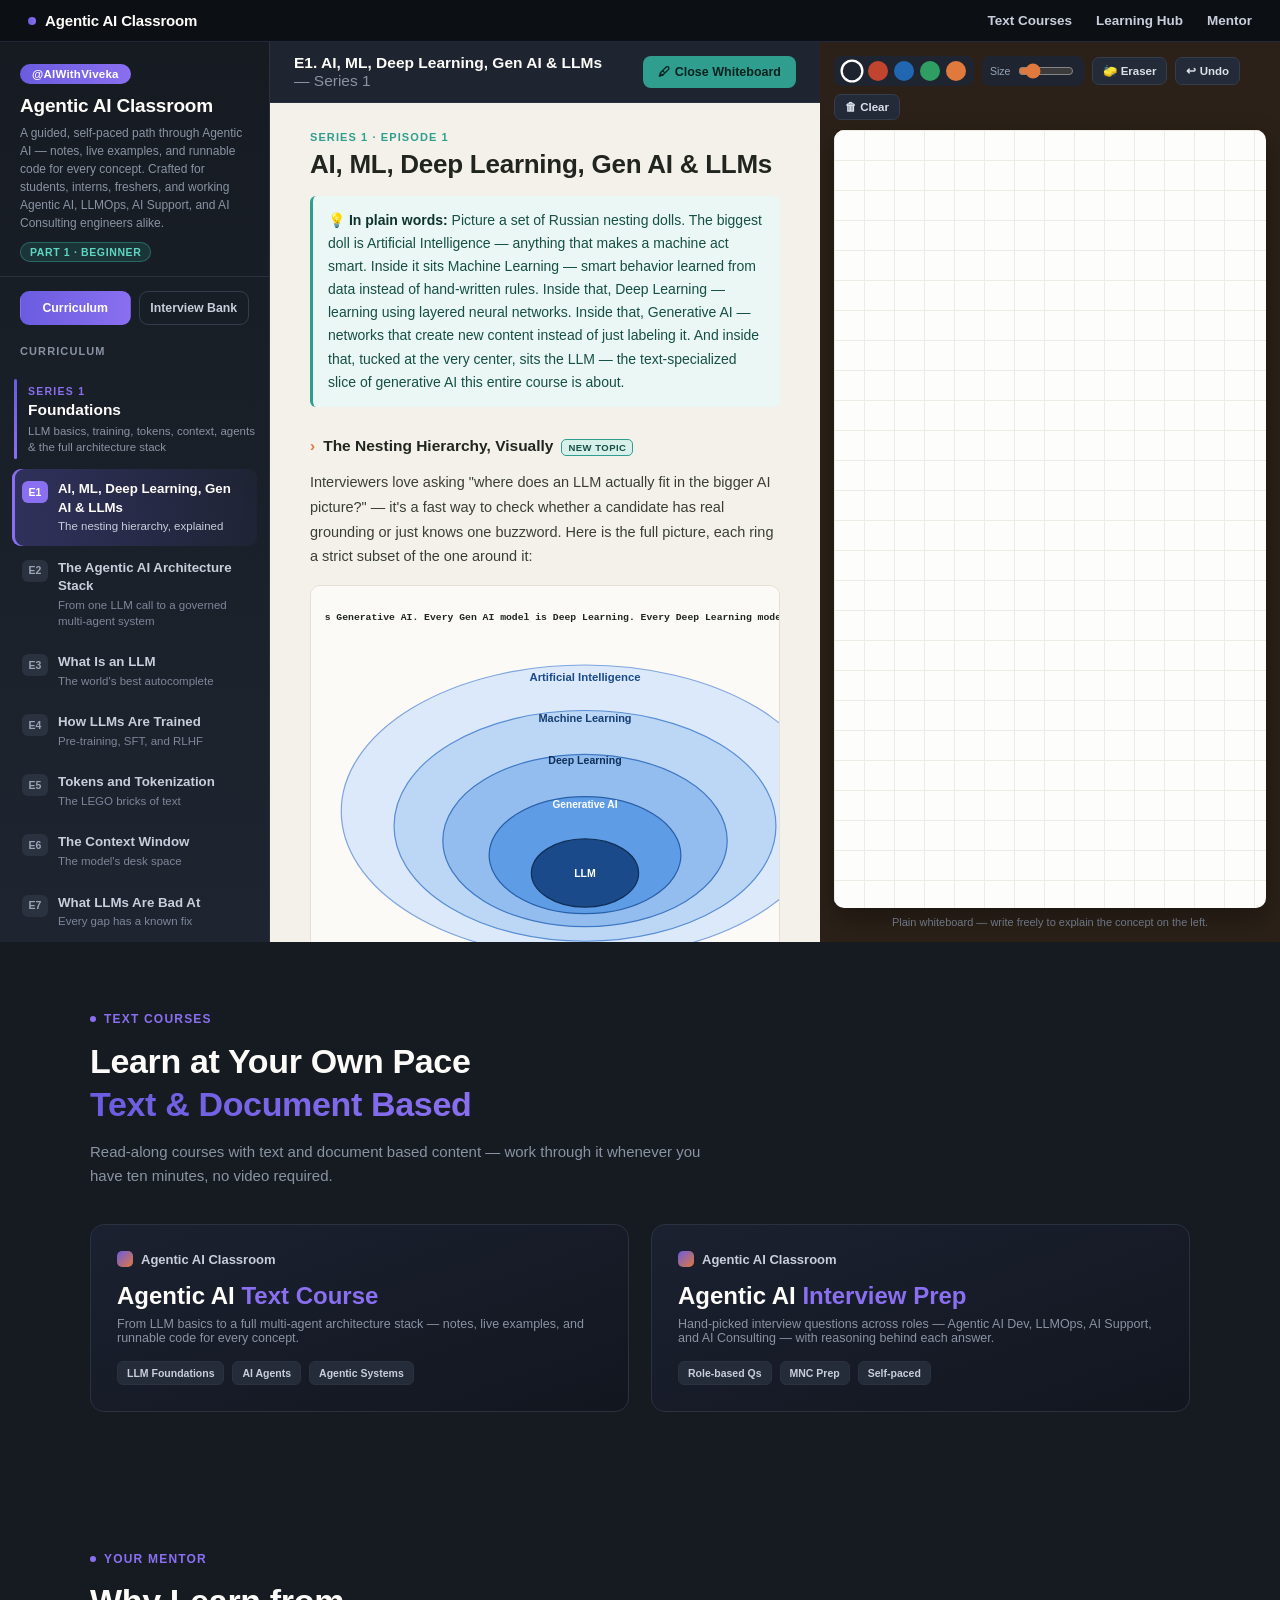
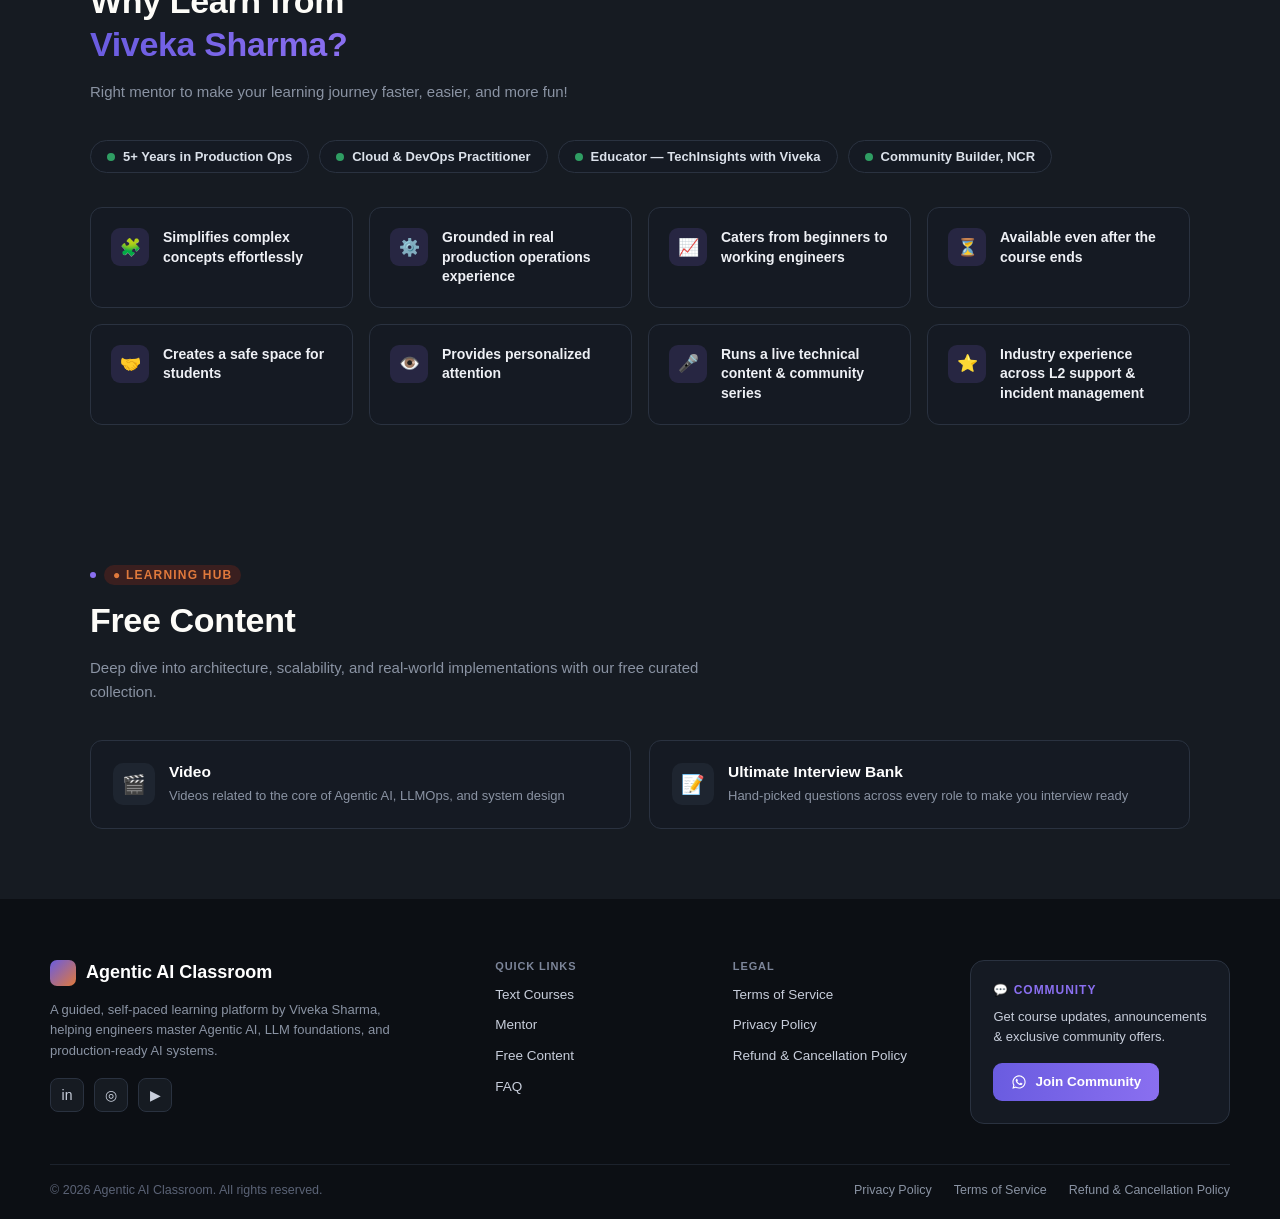
==== index.html @ 8ed8110b "Add files via upload" ====
<!DOCTYPE html>
<html lang="en">
<head>
<meta charset="UTF-8">
<meta name="viewport" content="width=device-width, initial-scale=1.0">
<title>Agentic AI Classroom</title>
<style>
  :root{
    --ink:#1c2430;
    --board:#fdfdfb;
    --board-line:#ececE4;
    --frame:#2b2118;
    --frame-light:#4a3826;
    --side-bg:#161b22;
    --side-bg2:#1e2530;
    --accent:#e0793c;
    --teal:#2f9e8f;
    --text-dim:#8a93a3;
    --white:#fdfcf8;
    --main-bg:#f4f1ea;
    --card-bg:#ffffff;
    --card-line:#e5e0d3;
  }
  *{box-sizing:border-box;}
  html,body{
    margin:0; padding:0; height:100%;
    font-family:-apple-system,BlinkMacSystemFont,"Segoe UI",Roboto,Helvetica,Arial,sans-serif;
    background:var(--side-bg);
  }
  .app{ display:flex; height:100vh; width:100vw; flex-shrink:0; }

  /* ===== SIDEBAR ===== */
  .sidebar{
    width:270px; min-width:270px;
    background:linear-gradient(180deg,var(--side-bg) 0%, var(--side-bg2) 100%);
    color:var(--white);
    display:flex; flex-direction:column;
    overflow-y:auto;
    border-right:1px solid #2a3240;
  }
  .brand{ padding:22px 20px 14px 20px; border-bottom:1px solid #2a3240; }
  .handle-badge{
    display:inline-block; padding:4px 12px; margin-bottom:10px;
    background:linear-gradient(90deg,#6a5ce0,#8a6ff0); color:#fff;
    font-size:11.5px; font-weight:800; letter-spacing:.02em; border-radius:20px;
  }
  .brand-title{ font-size:19px; font-weight:800; letter-spacing:-0.01em; line-height:1.25; }
  .brand-sub{ font-size:12px; color:var(--text-dim); margin-top:6px; line-height:1.5; }
  .level-tag{
    display:inline-block; margin-top:10px; padding:3px 9px;
    background:rgba(47,158,143,0.18); border:1px solid rgba(47,158,143,0.5);
    color:#5fd6c4; font-size:10.5px; font-weight:700; letter-spacing:.06em;
    border-radius:20px; text-transform:uppercase;
  }
  .curriculum-label{
    padding:16px 20px 4px 20px; font-size:11px; font-weight:800; letter-spacing:.1em;
    color:var(--text-dim); text-transform:uppercase;
  }
  .part-block{ padding:10px 12px 8px 12px; }
  .series-block{
    position:relative; padding:8px 0 10px 14px; margin:6px 2px 4px 2px;
  }
  .series-block::before{
    content:""; position:absolute; left:0; top:2px; bottom:6px; width:3px;
    border-radius:3px; background:linear-gradient(180deg,#6a5ce0,#8a6ff0);
  }
  .part-block.locked .series-block::before{ background:#2a3240; }
  .series-eyebrow{ font-size:10.5px; letter-spacing:.12em; text-transform:uppercase; color:#8a6ff0; font-weight:800; margin-bottom:3px; }
  .part-block.locked .series-eyebrow{ color:var(--text-dim); }
  .series-title{ font-size:15.5px; font-weight:800; color:var(--white); line-height:1.3; }
  .series-sub{ font-size:11.5px; color:var(--text-dim); margin-top:3px; line-height:1.4; }
  .topic-btn{
    display:flex; align-items:flex-start; gap:10px; width:100%; text-align:left;
    background:transparent; border:none; color:#c8cedb; padding:11px 10px; border-radius:9px;
    cursor:pointer; font-size:13.3px; line-height:1.4; margin-bottom:2px;
    transition:background .15s ease, color .15s ease;
  }
  .topic-btn:hover{ background:#242c3a; color:var(--white); }
  .topic-btn.active{
    background:linear-gradient(90deg, rgba(106,92,224,0.28), rgba(106,92,224,0.06));
    color:var(--white); box-shadow:inset 3px 0 0 #8a6ff0;
  }
  .topic-num{
    flex:0 0 auto; min-width:26px; height:22px; padding:0 6px; border-radius:6px; background:#2a3240; color:#9aa4b5;
    font-size:10.5px; font-weight:800; display:flex;align-items:center;justify-content:center; margin-top:1px;
  }
  .topic-btn.active .topic-num{ background:#8a6ff0; color:#fff; }
  .topic-btn-body{ display:flex; flex-direction:column; gap:2px; }
  .topic-btn-title{ font-weight:700; }
  .topic-btn-sub{ font-size:11.5px; color:#7d869a; font-weight:500; line-height:1.35; }
  .topic-btn.active .topic-btn-sub{ color:#c8cedb; }
  .part-block.locked .topic-btn{ opacity:.4; cursor:not-allowed; }
  .sidebar-footer{ margin-top:auto; padding:14px 20px 18px 20px; font-size:11px; color:#5b6376; border-top:1px solid #2a3240; line-height:1.6; }

  /* ===== TOP BAR ===== */
  .center-col{ flex:1; display:flex; flex-direction:column; min-width:0; }
  .topbar{
    display:flex; align-items:center; gap:14px; padding:12px 24px;
    background:var(--side-bg2); border-bottom:1px solid #2a3240;
  }
  .topbar-title{ color:var(--white); font-weight:700; font-size:15.5px; }
  .topbar-title .muted{ color:var(--text-dim); font-weight:500; }
  .spacer{ flex:1; }
  .wb-toggle{
    background:var(--teal); color:#06231e; border:none; font-weight:700; font-size:12.5px;
    padding:9px 15px; border-radius:8px; cursor:pointer; white-space:nowrap;
    display:flex; align-items:center; gap:6px;
  }
  .wb-toggle:hover{ filter:brightness(1.06); }

  /* ===== MAIN CONTENT (notes + interactive + code) ===== */
  .content{
    flex:1; overflow-y:auto; background:var(--main-bg);
    padding:28px 40px 60px 40px;
  }
  .content-inner{ max-width:820px; margin:0 auto; }
  .kicker{ font-size:11px; text-transform:uppercase; letter-spacing:.1em; color:var(--teal); font-weight:800; margin-bottom:6px; }
  .content h1{ font-size:26px; margin:0 0 16px 0; color:#20261f; letter-spacing:-0.01em; }
  .notes p{ font-size:14.5px; line-height:1.7; color:#3a3f36; }
  .notes ul{ padding-left:20px; margin:10px 0; }
  .notes li{ font-size:14.5px; line-height:1.65; color:#3a3f36; margin-bottom:7px; }
  .notes code{ background:#eae4d4; color:#8a3f14; padding:1.5px 6px; border-radius:4px; font-size:13px; }
  .notes .key{ color:#1b1f18; font-weight:700; }
  .callout{
    background:#fdf1e7; border-left:3px solid var(--accent); padding:12px 14px; border-radius:6px;
    font-size:13.5px; color:#6b3d16; margin:16px 0; line-height:1.6;
  }
  .plain-box{
    background:#eaf7f4; border-left:3px solid var(--teal); padding:13px 15px; border-radius:6px;
    font-size:14px; color:#164f45; margin:0 0 20px 0; line-height:1.65;
  }
  .plain-box b{ color:#0d332c; }
  .mini-diagram{
    background:#20261f; color:#dbe1ea; font-family:Menlo,Consolas,monospace; font-size:12px;
    padding:12px 14px; border-radius:8px; overflow-x:auto; margin:12px 0; line-height:1.6;
  }
  .figure{ margin:16px 0; }
  .figure .figure-frame{ background:#fbfaf6; border:1px solid var(--card-line); border-radius:10px; padding:14px; overflow-x:auto; }
  .figure svg{ display:block; width:100%; height:auto; min-width:520px; }
  .figure figcaption{ font-size:11.5px; color:#8a8570; margin-top:7px; font-style:italic; line-height:1.5; }
  .kv-list{ width:100%; border-collapse:collapse; margin:12px 0; }
  .kv-list td{ font-size:13px; padding:7px 8px; border-bottom:1px solid var(--card-line); vertical-align:top; color:#3a3f36; }
  .kv-list td:first-child{ font-weight:700; color:#20261f; white-space:nowrap; padding-right:14px; }

  .section-label{
    display:flex; align-items:center; gap:8px; margin:30px 0 14px 0;
    font-size:12px; text-transform:uppercase; letter-spacing:.08em; font-weight:800; color:#7a7562;
  }
  .section-label::after{ content:""; flex:1; height:1px; background:var(--card-line); }

  /* subtopics */
  h4.subtopic{
    font-size:15.5px; color:#20261f; margin:26px 0 8px 0; padding-top:4px; scroll-margin-top:20px;
    display:flex; align-items:baseline; gap:8px;
  }
  h4.subtopic::before{ content:"›"; color:var(--accent); font-weight:800; }
  h4.subtopic .new-tag{
    font-size:9.5px; text-transform:uppercase; letter-spacing:.05em; font-weight:800; color:#164f45;
    background:#d7f0ea; border:1px solid #2f9e8f; padding:2px 6px; border-radius:5px; vertical-align:middle;
  }
  .vec-row{ display:flex; gap:10px; flex-wrap:wrap; align-items:flex-end; }
  .vec-box{
    background:#fbfaf6; border:1px solid var(--card-line); border-radius:8px; padding:10px 12px; flex:1; min-width:200px;
  }
  .vec-box label{ font-size:11.5px; color:#7a7562; font-weight:700; display:block; margin-bottom:5px; }

  .card{
    background:var(--card-bg); border:1px solid var(--card-line); border-radius:12px;
    padding:20px 22px; margin-bottom:16px; box-shadow:0 1px 3px rgba(0,0,0,0.03);
  }
  .card h3{ margin:0 0 4px 0; font-size:15px; color:#20261f; }
  .card .hint{ font-size:12.5px; color:#8a8570; margin-bottom:14px; }

  /* widget bits */
  .row{ display:flex; gap:10px; flex-wrap:wrap; align-items:center; }
  input[type="text"], textarea.wb-input{
    font-family:inherit; font-size:13.5px; padding:9px 11px; border-radius:8px;
    border:1px solid #d8d2bf; background:#fbfaf6; color:#20261f; width:100%;
  }
  button.action{
    background:#20261f; color:#fdfcf8; border:none; padding:9px 16px; border-radius:8px;
    font-size:13px; font-weight:700; cursor:pointer; white-space:nowrap;
  }
  button.action.alt{ background:var(--accent); color:#221207; }
  button.action:hover{ filter:brightness(1.15); }

  .bar-row{ display:flex; align-items:center; gap:10px; margin:8px 0; }
  .bar-label{ width:110px; font-size:12.5px; color:#4a4638; font-weight:600; flex-shrink:0; }
  .bar-track{ flex:1; height:16px; background:#eee9da; border-radius:8px; overflow:hidden; }
  .bar-fill{ height:100%; border-radius:8px; transition:width .25s ease; }
  .bar-pct{ width:44px; font-size:12px; color:#7a7562; text-align:right; flex-shrink:0; }

  .token-chip{
    display:inline-block; padding:5px 9px; margin:3px; border-radius:6px;
    background:#fdf1e7; border:1px solid #e0793c; color:#8a3f14; font-size:12.5px; font-family:Menlo,monospace;
  }
  .flip-card{
    background:#fbfaf5; border:1px solid var(--card-line); border-radius:10px; padding:14px 16px;
    cursor:pointer; margin-bottom:10px; transition:background .15s ease;
  }
  .flip-card:hover{ background:#f4efe0; }
  .flip-card .fc-title{ font-weight:700; font-size:13.5px; color:#20261f; display:flex; justify-content:space-between; align-items:center;}
  .flip-card .fc-detail{ font-size:12.8px; color:#6b6250; margin-top:8px; display:none; line-height:1.55; }
  .flip-card.open .fc-detail{ display:block; }
  .flip-card .fc-arrow{ transition:transform .15s ease; color:#a89f88; }
  .flip-card.open .fc-arrow{ transform:rotate(90deg); }

  /* ===== SIDEBAR NAV TABS (Curriculum / Interview Bank) ===== */
  .nav-toggle{ display:flex; gap:8px; padding:14px 20px 4px 20px; }
  .nav-tab{
    flex:1; padding:9px 8px; border-radius:9px; border:1px solid #333d4d; background:transparent;
    color:#c8cedb; font-size:12.3px; font-weight:700; cursor:pointer; text-align:center;
    transition:background .15s ease, border-color .15s ease;
  }
  .nav-tab:hover{ background:#242c3a; }
  .nav-tab.active{
    background:linear-gradient(90deg,#6a5ce0,#8a6ff0); color:#fff; border-color:transparent;
  }
  .bank-cat-btn{
    display:flex; justify-content:space-between; align-items:center; width:100%; text-align:left;
    background:transparent; border:none; color:#c8cedb; padding:10px 12px; border-radius:8px;
    cursor:pointer; font-size:12.8px; font-weight:600; margin-bottom:2px; gap:8px;
  }
  .bank-cat-btn:hover{ background:#242c3a; color:var(--white); }
  .bank-cat-btn.active{
    background:linear-gradient(90deg, rgba(106,92,224,0.28), rgba(106,92,224,0.06));
    color:var(--white); box-shadow:inset 3px 0 0 #8a6ff0; font-weight:700;
  }
  .bank-cat-count{
    flex:0 0 auto; background:#2a3240; color:#9aa4b5; font-size:10px; font-weight:800;
    padding:2px 8px; border-radius:20px;
  }
  .bank-cat-btn.active .bank-cat-count{ background:#8a6ff0; color:#fff; }

  /* ===== INTERVIEW BANK (main content) ===== */
  .ib-header-row{ display:flex; align-items:flex-start; gap:14px; margin-bottom:18px; }
  .ib-num-badge{
    flex:0 0 auto; background:linear-gradient(135deg,#6a5ce0,#8a6ff0); color:#fff; font-weight:800;
    font-size:19px; width:50px; height:50px; border-radius:13px; display:flex; align-items:center;
    justify-content:center;
  }
  .ib-header-text h1{ margin:0 0 3px 0; }
  .ib-subtitle{ font-size:13px; color:#7a7562; margin:0; line-height:1.5; }
  .ib-toolbar{ display:flex; align-items:center; gap:10px; margin:20px 0 22px 0; flex-wrap:wrap; }
  .ib-search{
    flex:1; min-width:200px; font-size:13.5px; padding:10px 14px; border-radius:9px;
    border:1px solid #d8d2bf; background:#fff; color:#20261f;
  }
  .ib-shown{ font-size:12px; color:#8a8570; white-space:nowrap; }
  .ib-btn{
    background:#fff; border:1px solid #d8d2bf; color:#20261f; font-size:12.3px; font-weight:700;
    padding:9px 14px; border-radius:9px; cursor:pointer; white-space:nowrap;
  }
  .ib-btn:hover{ background:#f4efe0; }
  .ib-card{
    background:var(--card-bg); border:1px solid var(--card-line); border-radius:12px;
    padding:18px 20px; margin-bottom:14px; box-shadow:0 1px 3px rgba(0,0,0,0.03);
  }
  .ib-card-top{ display:flex; justify-content:space-between; align-items:center; }
  .ib-badge{
    display:inline-block; background:#efe9fb; color:#5a3fb0; font-size:10px; font-weight:800;
    letter-spacing:.04em; text-transform:uppercase; padding:4px 10px; border-radius:20px;
  }
  .ib-num{ font-size:12px; color:#a89f88; font-weight:600; }
  .ib-roles{ margin:9px 0 2px 0; display:flex; flex-wrap:wrap; gap:5px; }
  .ib-question{ font-size:15px; font-weight:700; color:#20261f; margin:9px 0 13px 0; line-height:1.42; }
  .ib-show-btn{
    background:#fff; border:1px solid #6a5ce0; color:#5a3fb0; font-weight:700; font-size:12.3px;
    padding:8px 16px; border-radius:8px; cursor:pointer;
  }
  .ib-show-btn:hover{ background:#efe9fb; }
  .ib-answer{
    display:none; margin-top:14px; padding-top:14px; border-top:1px dashed var(--card-line);
    font-size:13.3px; color:#4a4638; line-height:1.65;
  }
  .ib-answer.show{ display:block; }
  .ib-answer .key{ color:#8a3f14; font-weight:700; }
  .ib-empty{ font-size:13px; color:#8a8570; padding:20px 0; }
  .role-chip{
    font-size:9.5px; font-weight:800; padding:2.5px 8px; border-radius:20px;
    text-transform:uppercase; letter-spacing:.03em; white-space:nowrap;
  }
  .role-chip.rc-agentic{ background:#efe9fb; color:#5a3fb0; border:1px solid #b6a2ef; }
  .role-chip.rc-consultant{ background:#eaf7f4; color:#164f45; border:1px solid #2f9e8f; }
  .role-chip.rc-llmops{ background:#fdf1e7; color:#8a3f14; border:1px solid #e0793c; }
  .role-chip.rc-fde{ background:#e8f0fb; color:#1a4a8a; border:1px solid #7fa4e0; }
  .role-chip.rc-support{ background:#fbeaea; color:#8a2020; border:1px solid #d99a9a; }
  .role-chip.rc-fresher{ background:#fff6e0; color:#8a6a10; border:1px solid #e0c060; }

  .stage-card{
    display:inline-block; width:31%; min-width:190px; vertical-align:top;
    background:#fbfaf5; border:1px solid var(--card-line); border-radius:10px; padding:14px; margin:0 1% 12px 0;
    cursor:pointer;
  }
  .stage-card h4{ margin:0 0 6px 0; font-size:13.5px; color:#20261f; }
  .stage-card p{ font-size:12px; color:#7a7562; margin:0; line-height:1.5; }
  .stage-card .fix{ display:none; font-size:12px; color:#8a3f14; margin-top:8px; line-height:1.5; }
  .stage-card.open .fix{ display:block; }

  /* code playground */
  .code-editor{
    width:100%; min-height:120px; background:#161b22; color:#dbe1ea; font-family:Menlo,Consolas,monospace;
    font-size:12.8px; line-height:1.55; border:none; border-radius:8px; padding:14px; resize:vertical;
  }
  .code-toolbar{ display:flex; justify-content:space-between; align-items:center; margin-top:10px; }
  .code-output{
    margin-top:10px; background:#0d1117; color:#8bd18b; font-family:Menlo,Consolas,monospace; font-size:12.5px;
    padding:12px 14px; border-radius:8px; min-height:20px; white-space:pre-wrap; display:none;
  }
  .code-output.error{ color:#ff9a8b; }
  .code-output.show{ display:block; }

  /* ===== WHITEBOARD PANEL (repositioned here) ===== */
  .wb-panel{
    width:0; overflow:hidden; flex-shrink:0; background:var(--frame);
    display:flex; flex-direction:column; transition:width .22s ease;
  }
  .wb-panel.open{ width:460px; }
  .wb-panel-inner{ width:460px; height:100%; display:flex; flex-direction:column; padding:14px; }
  .wb-toolbar{
    display:flex; align-items:center; gap:8px; flex-wrap:wrap; margin-bottom:10px;
  }
  .swatch{ width:20px;height:20px; border-radius:50%; cursor:pointer; border:2px solid transparent; }
  .swatch.selected{ border-color:#fff; transform:scale(1.15); }
  .mini-group{ display:flex; align-items:center; gap:6px; background:#1e2530; padding:5px 8px; border-radius:8px; }
  .mini-btn{
    background:#232b38; border:1px solid #333d4d; color:#dbe1ea; font-size:11.5px; font-weight:600;
    padding:6px 10px; border-radius:7px; cursor:pointer; white-space:nowrap;
  }
  .mini-btn:hover{ background:#2c3646; }
  .mini-btn.active{ background:var(--accent); color:#221207; border-color:var(--accent); }
  .size-range{ width:56px; accent-color:var(--accent); }
  .board-frame{
    flex:1; border-radius:10px; overflow:hidden; position:relative;
    box-shadow:0 10px 26px rgba(0,0,0,0.35);
  }
  .board{
    position:absolute; inset:0; background:var(--board);
    background-image:linear-gradient(var(--board-line) 1px, transparent 1px), linear-gradient(90deg, var(--board-line) 1px, transparent 1px);
    background-size:30px 30px;
  }
  .board canvas{ position:absolute; top:0; left:0; width:100%; height:100%; touch-action:none; cursor:crosshair; }
  .wb-caption{ color:#7d8798; font-size:11px; margin-top:8px; text-align:center; }

  @media (max-width:1100px){
    .sidebar{ width:220px; min-width:220px; }
    .wb-panel.open{ width:360px; }
    .wb-panel-inner{ width:360px; }
  }

  /* ================= LANDING SECTIONS (below the app) ================= */
  .landing{ background:var(--side-bg); color:var(--white); }
  .landing-section{ padding:70px 40px; max-width:1180px; margin:0 auto; }
  .landing-eyebrow{
    display:flex; align-items:center; gap:8px; font-size:12px; font-weight:800;
    letter-spacing:.1em; text-transform:uppercase; color:#8a6ff0; margin-bottom:14px;
  }
  .landing-eyebrow::before{ content:""; width:6px; height:6px; border-radius:50%; background:#8a6ff0; }
  .landing-h2{ font-size:34px; font-weight:800; line-height:1.25; margin:0 0 14px 0; letter-spacing:-0.01em; }
  .landing-h2 .grad{ background:linear-gradient(90deg,#6a5ce0,#8a6ff0); -webkit-background-clip:text; background-clip:text; color:transparent; }
  .landing-sub{ font-size:15px; color:var(--text-dim); max-width:640px; line-height:1.6; margin-bottom:36px; }

  /* Text courses */
  .course-grid{ display:grid; grid-template-columns:repeat(auto-fit,minmax(280px,1fr)); gap:22px; }
  .course-card{
    border-radius:14px; padding:26px; min-height:180px; position:relative; overflow:hidden;
    border:1px solid #2a3240; background:linear-gradient(160deg,#1b2130,#12161f);
  }
  .course-card .cc-brand{ display:flex; align-items:center; gap:8px; font-size:13px; font-weight:700; color:#c8cedb; margin-bottom:14px; }
  .course-card .cc-brand .dot{ width:16px; height:16px; border-radius:5px; background:linear-gradient(135deg,#6a5ce0,#e0793c); flex:0 0 auto; }
  .course-card h3{ font-size:24px; line-height:1.25; margin:0 0 6px 0; font-weight:800; }
  .course-card h3 .accent{ color:#8a6ff0; }
  .course-card .cc-desc{ font-size:12.5px; color:var(--text-dim); margin-bottom:16px; }
  .cc-tags{ display:flex; flex-wrap:wrap; gap:8px; }
  .cc-tag{
    font-size:10.5px; font-weight:700; color:#c8cedb; background:#242c3a; border:1px solid #2a3240;
    padding:5px 9px; border-radius:6px;
  }

  /* Mentor */
  .mentor-badges{ display:flex; flex-wrap:wrap; gap:10px; margin-bottom:34px; }
  .mentor-badge{
    display:flex; align-items:center; gap:8px; padding:8px 16px; border-radius:20px;
    background:#151a23; border:1px solid #2a3240; font-size:13px; font-weight:700; color:#dbe1ea;
  }
  .mentor-badge .dot{ width:8px; height:8px; border-radius:50%; background:#2f9e63; }
  .mentor-grid{ display:grid; grid-template-columns:repeat(auto-fit,minmax(230px,1fr)); gap:16px; }
  .mentor-card{
    display:flex; align-items:flex-start; gap:14px; padding:20px; border-radius:12px;
    background:#151a23; border:1px solid #2a3240;
  }
  .mentor-card .icon{
    width:38px; height:38px; border-radius:9px; display:flex; align-items:center; justify-content:center;
    font-size:17px; flex:0 0 auto; background:rgba(138,111,240,0.15);
  }
  .mentor-card .txt{ font-size:14px; font-weight:700; color:#eef0f5; line-height:1.4; }

  /* Free content */
  .free-grid{ display:grid; grid-template-columns:repeat(auto-fit,minmax(260px,1fr)); gap:18px; }
  .free-card{
    display:flex; gap:14px; padding:22px; border-radius:12px; background:#151a23; border:1px solid #2a3240;
    transition:border-color .15s ease, transform .15s ease; cursor:pointer;
  }
  .free-card:hover{ border-color:#6a5ce0; transform:translateY(-2px); }
  .free-card .icon{
    width:42px; height:42px; border-radius:10px; background:#20261f; background:#1e2530;
    display:flex; align-items:center; justify-content:center; font-size:19px; flex:0 0 auto;
  }
  .free-card h4{ margin:0 0 5px 0; font-size:15.5px; font-weight:800; color:#fff; }
  .free-card p{ margin:0; font-size:13px; color:var(--text-dim); line-height:1.5; }

  /* Footer */
  .site-footer{ background:#0c0f14; border-top:1px solid #22283400; padding:60px 40px 0 40px; }
  .footer-inner{ max-width:1180px; margin:0 auto; }
  .footer-grid{ display:grid; grid-template-columns:1.6fr 0.8fr 0.8fr 1fr; gap:30px; padding-bottom:40px; }
  @media (max-width:820px){ .footer-grid{ grid-template-columns:1fr 1fr; } }
  .footer-brand{ display:flex; align-items:center; gap:10px; margin-bottom:14px; }
  .footer-brand .dot{ width:26px; height:26px; border-radius:7px; background:linear-gradient(135deg,#6a5ce0,#e0793c); }
  .footer-brand span{ font-size:18px; font-weight:800; color:#fff; }
  .footer-desc{ font-size:13px; color:var(--text-dim); line-height:1.6; max-width:340px; margin-bottom:16px; }
  .footer-social{ display:flex; gap:10px; }
  .footer-social a{
    width:34px; height:34px; border-radius:8px; background:#161b22; border:1px solid #2a3240;
    display:flex; align-items:center; justify-content:center; color:#c8cedb; text-decoration:none; font-size:14px;
  }
  .footer-col-title{ font-size:11px; font-weight:800; letter-spacing:.08em; text-transform:uppercase; color:#7d869a; margin-bottom:14px; }
  .footer-col a{
    display:block; font-size:13.5px; color:#c8cedb; text-decoration:none; margin-bottom:12px; line-height:1.4;
  }
  .footer-col a:hover{ color:#fff; }
  .footer-discord{
    background:#151a23; border:1px solid #2a3240; border-radius:14px; padding:22px;
  }
  .footer-discord .fd-label{ display:flex; align-items:center; gap:7px; font-size:12px; font-weight:800; color:#8a6ff0; letter-spacing:.08em; text-transform:uppercase; margin-bottom:10px; }
  .footer-discord p{ font-size:13px; color:#c8cedb; line-height:1.55; margin:0 0 16px 0; }
  .footer-discord-btn{
    display:inline-flex; align-items:center; gap:8px; background:linear-gradient(90deg,#6a5ce0,#8a6ff0);
    color:#fff; font-weight:700; font-size:13.5px; padding:11px 18px; border-radius:9px; text-decoration:none; border:none;
  }
  .footer-bottom{
    border-top:1px solid #1c222c; padding:18px 0 22px 0; display:flex; align-items:center; justify-content:space-between;
    flex-wrap:wrap; gap:10px; font-size:12.5px; color:#5b6376;
  }
  .footer-bottom-links{ display:flex; gap:22px; flex-wrap:wrap; }
  .footer-bottom-links a{ color:#8a93a3; text-decoration:none; }
  .footer-bottom-links a:hover{ color:#fff; }

  /* ===== TOP NAV ===== */
  .top-nav{
    position:sticky; top:0; z-index:200;
    display:flex; align-items:center; gap:28px;
    padding:12px 28px; background:#0c0f14; border-bottom:1px solid #22283a;
  }
  .top-nav .tn-brand{ display:flex; align-items:center; gap:9px; font-weight:800; color:var(--white); font-size:15px; letter-spacing:-0.01em; margin-right:auto; }
  .top-nav .tn-brand .dot{ width:8px; height:8px; border-radius:50%; background:linear-gradient(90deg,#6a5ce0,#8a6ff0); flex:0 0 auto; }
  .top-nav .tn-links{ display:flex; align-items:center; gap:24px; }
  .top-nav .tn-links a{
    color:#c8cedb; text-decoration:none; font-size:13.5px; font-weight:600;
    transition:color .15s ease;
  }
  .top-nav .tn-links a:hover{ color:var(--white); }
  .top-nav .tn-whatsapp{
    display:flex; align-items:center; gap:7px;
    background:#25D366; color:#06231e; text-decoration:none;
    padding:7px 14px 7px 10px; border-radius:20px; font-size:13px; font-weight:800;
    transition:filter .15s ease;
  }
  .top-nav .tn-whatsapp:hover{ filter:brightness(1.08); }
  .top-nav .tn-whatsapp svg{ width:18px; height:18px; flex:0 0 auto; }
  @media (max-width:720px){
    .top-nav{ gap:14px; padding:10px 14px; flex-wrap:wrap; }
    .top-nav .tn-links{ gap:14px; }
  }
</style>
</head>
<body>

<!-- ===== TOP NAV ===== -->
<nav class="top-nav">
  <a href="#" class="tn-brand" style="text-decoration:none;"><span class="dot"></span> Agentic AI Classroom</a>
  <div class="tn-links">
    <a href="#textCourses">Text Courses</a>
    <a href="#freeContent">Learning Hub</a>
    <a href="#mentor">Mentor</a>
  </div>
</nav>

<div class="app">

  <!-- SIDEBAR -->
  <div class="sidebar">
    <div class="brand">
      <span class="handle-badge">@AIWithViveka</span>
      <div class="brand-title">Agentic AI Classroom</div>
      <div class="brand-sub">A guided, self-paced path through Agentic AI — notes, live examples, and runnable code for every concept. Crafted for students, interns, freshers, and working Agentic AI, LLMOps, AI Support, and AI Consulting engineers alike.</div>
      <span class="level-tag">Part 1 · Beginner</span>
    </div>
    <div class="nav-toggle">
      <button class="nav-tab active" id="tabCurriculum">Curriculum</button>
      <button class="nav-tab" id="tabBank">Interview Bank</button>
    </div>

    <div id="curriculumSidebar">
      <div class="curriculum-label">Curriculum</div>
      <div class="part-block" id="partI">
        <div class="series-block">
          <div class="series-eyebrow">Series 1</div>
          <div class="series-title">Foundations</div>
          <div class="series-sub">LLM basics, training, tokens, context, agents & the full architecture stack</div>
        </div>
        <div id="topicListI"></div>
      </div>
      <div class="part-block locked">
        <div class="series-block">
          <div class="series-eyebrow">Series 2</div>
          <div class="series-title">Talking to the Model</div>
          <div class="series-sub">Prompts, context &amp; sampling — coming next</div>
        </div>
        <button class="topic-btn" disabled><span class="topic-num">E10</span><span class="topic-btn-body"><span class="topic-btn-title">What Is a Prompt</span><span class="topic-btn-sub">Instructions the model actually follows</span></span></button>
        <button class="topic-btn" disabled><span class="topic-num">E11</span><span class="topic-btn-body"><span class="topic-btn-title">What Is Context</span><span class="topic-btn-sub">Everything the model sees this turn</span></span></button>
        <button class="topic-btn" disabled><span class="topic-num">E12</span><span class="topic-btn-body"><span class="topic-btn-title">Temperature, top-p, top-k</span><span class="topic-btn-sub">Controlling how the model samples</span></span></button>
      </div>
    </div>

    <div id="bankSidebar" style="display:none;">
      <div class="curriculum-label">Categories · <span id="bankTotalCount">0</span> Questions</div>
      <div id="bankCatList" style="padding:2px 12px 8px 12px;"></div>
    </div>

    <div class="sidebar-footer">
      Content adapted by <span style="color:#c8cedb;">Viveka Sharma</span>.<br><br>
      Say "next series" any time to unlock Series 2.
    </div>
  </div>

  <!-- CENTER: NOTES + INTERACTIVE + CODE -->
  <div class="center-col">
    <div class="topbar">
      <div class="topbar-title" id="topbarTitle">Pick a topic <span class="muted">to begin →</span></div>
      <div class="spacer"></div>
      <button class="wb-toggle" id="wbToggle">🖊 Open Whiteboard</button>
    </div>
    <div class="content">
      <div class="content-inner" id="contentInner">
        <p style="color:#8a8570;">Select a topic from the left to load its notes, an interactive example, and runnable code here.</p>
      </div>
    </div>
  </div>

  <!-- WHITEBOARD PANEL (moved here) -->
  <div class="wb-panel" id="wbPanel">
    <div class="wb-panel-inner">
      <div class="wb-toolbar">
        <div class="mini-group" id="colorGroup">
          <span class="swatch selected" style="background:#1c2430" data-color="#1c2430"></span>
          <span class="swatch" style="background:#c1442e" data-color="#c1442e"></span>
          <span class="swatch" style="background:#2166b0" data-color="#2166b0"></span>
          <span class="swatch" style="background:#2f9e63" data-color="#2f9e63"></span>
          <span class="swatch" style="background:#e0793c" data-color="#e0793c"></span>
        </div>
        <div class="mini-group">
          <label style="font-size:10.5px;color:#9aa4b5;">Size</label>
          <input type="range" min="2" max="14" value="4" class="size-range" id="sizeRange">
        </div>
        <button class="mini-btn" id="eraserBtn">🧽 Eraser</button>
        <button class="mini-btn" id="undoBtn">↩ Undo</button>
        <button class="mini-btn" id="clearBtn">🗑 Clear</button>
      </div>
      <div class="board-frame">
        <div class="board"><canvas id="drawCanvas"></canvas></div>
      </div>
      <div class="wb-caption">Plain whiteboard — write freely to explain the concept on the left.</div>
    </div>
  </div>

</div>

<!-- ============ LANDING SECTIONS (scroll down from the app above) ============ -->
<div class="landing">

  <!-- TEXT COURSES -->
  <section class="landing-section" id="textCourses">
    <div class="landing-eyebrow">Text Courses</div>
    <h2 class="landing-h2">Learn at Your Own Pace<br><span class="grad">Text &amp; Document Based</span></h2>
    <p class="landing-sub">Read-along courses with text and document based content — work through it whenever you have ten minutes, no video required.</p>
    <div class="course-grid">
      <div class="course-card">
        <div class="cc-brand"><span class="dot"></span> Agentic AI Classroom</div>
        <h3>Agentic AI <span class="accent">Text Course</span></h3>
        <div class="cc-desc">From LLM basics to a full multi-agent architecture stack — notes, live examples, and runnable code for every concept.</div>
        <div class="cc-tags">
          <span class="cc-tag">LLM Foundations</span>
          <span class="cc-tag">AI Agents</span>
          <span class="cc-tag">Agentic Systems</span>
        </div>
      </div>
      <div class="course-card">
        <div class="cc-brand"><span class="dot"></span> Agentic AI Classroom</div>
        <h3>Agentic AI <span class="accent">Interview Prep</span></h3>
        <div class="cc-desc">Hand-picked interview questions across roles — Agentic AI Dev, LLMOps, AI Support, and AI Consulting — with reasoning behind each answer.</div>
        <div class="cc-tags">
          <span class="cc-tag">Role-based Qs</span>
          <span class="cc-tag">MNC Prep</span>
          <span class="cc-tag">Self-paced</span>
        </div>
      </div>
    </div>
  </section>

  <!-- MENTOR -->
  <section class="landing-section" id="mentor">
    <div class="landing-eyebrow">Your Mentor</div>
    <h2 class="landing-h2">Why Learn from<br><span class="grad">Viveka Sharma?</span></h2>
    <p class="landing-sub">Right mentor to make your learning journey faster, easier, and more fun!</p>
    <div class="mentor-badges">
      <span class="mentor-badge"><span class="dot"></span> 5+ Years in Production Ops</span>
      <span class="mentor-badge"><span class="dot"></span> Cloud &amp; DevOps Practitioner</span>
      <span class="mentor-badge"><span class="dot"></span> Educator — TechInsights with Viveka</span>
      <span class="mentor-badge"><span class="dot"></span> Community Builder, NCR</span>
    </div>
    <div class="mentor-grid">
      <div class="mentor-card"><div class="icon">🧩</div><div class="txt">Simplifies complex concepts effortlessly</div></div>
      <div class="mentor-card"><div class="icon">⚙️</div><div class="txt">Grounded in real production operations experience</div></div>
      <div class="mentor-card"><div class="icon">📈</div><div class="txt">Caters from beginners to working engineers</div></div>
      <div class="mentor-card"><div class="icon">⏳</div><div class="txt">Available even after the course ends</div></div>
      <div class="mentor-card"><div class="icon">🤝</div><div class="txt">Creates a safe space for students</div></div>
      <div class="mentor-card"><div class="icon">👁️</div><div class="txt">Provides personalized attention</div></div>
      <div class="mentor-card"><div class="icon">🎤</div><div class="txt">Runs a live technical content &amp; community series</div></div>
      <div class="mentor-card"><div class="icon">⭐</div><div class="txt">Industry experience across L2 support &amp; incident management</div></div>
    </div>
  </section>

  <!-- FREE CONTENT -->
  <section class="landing-section" id="freeContent">
    <div class="landing-eyebrow"><span style="background:#3a1f1f;color:#e0793c;padding:3px 9px;border-radius:14px;">● Learning Hub</span></div>
    <h2 class="landing-h2" style="margin-top:14px;">Free Content</h2>
    <p class="landing-sub">Deep dive into architecture, scalability, and real-world implementations with our free curated collection.</p>
    <div class="free-grid">
      <div class="free-card">
        <div class="icon">🎬</div>
        <div><h4>Video</h4><p>Videos related to the core of Agentic AI, LLMOps, and system design</p></div>
      </div>
      <div class="free-card">
        <div class="icon">📝</div>
        <div><h4>Ultimate Interview Bank</h4><p>Hand-picked questions across every role to make you interview ready</p></div>
      </div>
    </div>
  </section>

  <!-- FOOTER -->
  <footer class="site-footer">
    <div class="footer-inner">
      <div class="footer-grid">
        <div>
          <div class="footer-brand"><span class="dot"></span><span>Agentic AI Classroom</span></div>
          <div class="footer-desc">A guided, self-paced learning platform by Viveka Sharma, helping engineers master Agentic AI, LLM foundations, and production-ready AI systems.</div>
          <div class="footer-social">
            <a href="#" aria-label="LinkedIn">in</a>
            <a href="#" aria-label="Instagram">◎</a>
            <a href="#" aria-label="YouTube">▶</a>
          </div>
        </div>
        <div class="footer-col">
          <div class="footer-col-title">Quick Links</div>
          <a href="#textCourses">Text Courses</a>
          <a href="#mentor">Mentor</a>
          <a href="#freeContent">Free Content</a>
          <a href="#">FAQ</a>
        </div>
        <div class="footer-col">
          <div class="footer-col-title">Legal</div>
          <a href="#">Terms of Service</a>
          <a href="#">Privacy Policy</a>
          <a href="#">Refund &amp; Cancellation Policy</a>
        </div>
        <div class="footer-discord">
          <div class="fd-label">💬 Community</div>
          <p>Get course updates, announcements &amp; exclusive community offers.</p>
          <a class="footer-discord-btn" href="https://chat.whatsapp.com/Bdcvk5OTsL8HxsGE9688zB" target="_blank" rel="noopener noreferrer" style="display:inline-flex;align-items:center;gap:8px;">
            <svg viewBox="0 0 24 24" fill="currentColor" width="16" height="16" xmlns="http://www.w3.org/2000/svg"><path d="M12.04 2C6.58 2 2.13 6.45 2.13 11.91c0 1.75.46 3.46 1.32 4.96L2.05 22l5.25-1.38a9.9 9.9 0 0 0 4.74 1.21h.01c5.46 0 9.91-4.45 9.91-9.91 0-2.65-1.03-5.14-2.9-7.01A9.82 9.82 0 0 0 12.04 2zm0 18.1h-.01a8.2 8.2 0 0 1-4.19-1.15l-.3-.18-3.12.82.83-3.04-.2-.31a8.19 8.19 0 0 1-1.26-4.39c0-4.54 3.7-8.24 8.25-8.24 2.2 0 4.27.86 5.83 2.42a8.18 8.18 0 0 1 2.41 5.83c0 4.55-3.7 8.24-8.24 8.24zm4.52-6.17c-.25-.12-1.47-.72-1.7-.81-.23-.08-.39-.12-.56.13-.17.25-.64.81-.78.97-.14.17-.29.19-.53.06-.25-.12-1.05-.39-2-1.23-.74-.66-1.24-1.48-1.39-1.72-.14-.25-.02-.38.11-.51.11-.11.25-.29.37-.43.12-.14.16-.25.25-.41.08-.17.04-.31-.02-.44-.06-.12-.56-1.35-.76-1.85-.2-.48-.41-.42-.56-.43h-.48c-.17 0-.44.06-.67.31-.23.25-.87.85-.87 2.08 0 1.22.89 2.4 1.02 2.57.12.17 1.75 2.67 4.24 3.74.59.26 1.06.41 1.42.52.6.19 1.14.16 1.57.1.48-.07 1.47-.6 1.68-1.18.21-.58.21-1.08.14-1.18-.06-.1-.23-.16-.48-.28z"/></svg>
            Join Community
          </a>
        </div>
      </div>
      <div class="footer-bottom">
        <span>© 2026 Agentic AI Classroom. All rights reserved.</span>
        <div class="footer-bottom-links">
          <a href="#">Privacy Policy</a>
          <a href="#">Terms of Service</a>
          <a href="#">Refund &amp; Cancellation Policy</a>
        </div>
      </div>
    </div>
  </footer>

</div>

<script>
/* ============ TOPIC DATA (Part I — Foundations) ============ */
const topics = [
{
  id:1, title:"AI, ML, Deep Learning, Gen AI & LLMs", sub:"The nesting hierarchy, explained",
  plain:`Picture a set of Russian nesting dolls. The biggest doll is Artificial Intelligence — anything that makes a machine act smart. Inside it sits Machine Learning — smart behavior learned from data instead of hand-written rules. Inside that, Deep Learning — learning using layered neural networks. Inside that, Generative AI — networks that create new content instead of just labeling it. And inside that, tucked at the very center, sits the LLM — the text-specialized slice of generative AI this entire course is about.`,
  notesHTML:`
    <h4 class="subtopic" id="t1-sub-nesting">The Nesting Hierarchy, Visually <span class="new-tag">new topic</span></h4>
    <p>Interviewers love asking "where does an LLM actually fit in the bigger AI picture?" — it's a fast way to check whether a candidate has real grounding or just knows one buzzword. Here is the full picture, each ring a strict subset of the one around it:</p>
    <figure class="figure">
      <div class="figure-frame">
        <svg viewBox="0 0 640 460" xmlns="http://www.w3.org/2000/svg">
          <text x="320" y="24" text-anchor="middle" font-family="Menlo,Consolas,monospace" font-size="12" font-weight="700" style="fill:#20261f;">Every LLM is Generative AI. Every Gen AI model is Deep Learning. Every Deep Learning model is Machine Learning.</text>
          <ellipse cx="320" cy="260" rx="300" ry="180" style="fill:#dbe9fb;stroke:#7fa4e0;stroke-width:1.5;"></ellipse>
          <text x="320" y="100" text-anchor="middle" font-family="-apple-system,sans-serif" font-size="14" font-weight="800" style="fill:#1a4a8a;">Artificial Intelligence</text>
          <ellipse cx="320" cy="278" rx="235" ry="142" style="fill:#bcd6f5;stroke:#5a8fd6;stroke-width:1.5;"></ellipse>
          <text x="320" y="150" text-anchor="middle" font-family="-apple-system,sans-serif" font-size="13.5" font-weight="800" style="fill:#153e73;">Machine Learning</text>
          <ellipse cx="320" cy="296" rx="175" ry="106" style="fill:#93bdee;stroke:#3f78c4;stroke-width:1.5;"></ellipse>
          <text x="320" y="202" text-anchor="middle" font-family="-apple-system,sans-serif" font-size="13" font-weight="800" style="fill:#0f2f58;">Deep Learning</text>
          <ellipse cx="320" cy="314" rx="118" ry="72" style="fill:#5f9ce6;stroke:#2860a8;stroke-width:1.5;"></ellipse>
          <text x="320" y="256" text-anchor="middle" font-family="-apple-system,sans-serif" font-size="12.5" font-weight="800" style="fill:#fff;">Generative AI</text>
          <ellipse cx="320" cy="336" rx="66" ry="42" style="fill:#1a4a8a;stroke:#0f2f58;stroke-width:1.5;"></ellipse>
          <text x="320" y="341" text-anchor="middle" font-family="-apple-system,sans-serif" font-size="13" font-weight="800" style="fill:#fff;">LLM</text>
        </svg>
      </div>
      <figcaption>Each field is a strict subset of the one containing it. An LLM is one particular kind of generative model (the text/token-sequence kind); generative models are one particular kind of deep learning model (trained to produce data, not just classify it); and so on outward.</figcaption>
    </figure>

    <h4 class="subtopic" id="t1-sub-ai">Artificial Intelligence — The Outermost Ring</h4>
    <p><span class="key">AI</span> is the broadest field: any technique that makes a system behave in a way that looks intelligent — including approaches with no learning at all. A chess engine built from hand-written "if this position, play that move" rules is AI, even though it never learns from data.</p>

    <h4 class="subtopic" id="t1-sub-ml">Machine Learning — Learning From Data, Not Rules</h4>
    <p><span class="key">ML</span> narrows that down to systems that learn their behavior from data instead of being explicitly programmed rule by rule. A spam filter that improves by seeing thousands of labeled emails is ML; a spam filter built from a hard-coded list of banned words is AI but not ML.</p>

    <h4 class="subtopic" id="t1-sub-dl">Deep Learning — Neural Networks at Scale</h4>
    <p><span class="key">Deep Learning</span> narrows ML further: it's specifically neural networks with many stacked layers, which is what lets them automatically learn useful features from raw data (pixels, audio, raw text) instead of a human hand-engineering those features first. The Transformer — the specific deep learning architecture behind virtually every modern LLM — is covered in full in the very next episode.</p>

    <h4 class="subtopic" id="t1-sub-genai">Generative AI — Creating, Not Just Classifying</h4>
    <p><span class="key">Generative AI</span> narrows deep learning to models trained to produce new, realistic data — text, images, audio, video, code — rather than only score or label existing data. (The next episode contrasts this "generative" behavior with older "discriminative" models in more depth.) Diffusion models (Midjourney, Sora) and LLMs are siblings under this same umbrella, differing only in which kind of data they generate.</p>

    <h4 class="subtopic" id="t1-sub-llm">LLMs — The Text-Specialized Slice</h4>
    <p>And at the center: an <span class="key">LLM</span> is the generative-AI branch specialized in text (and, for multimodal models, closely related token-like sequences). Every concept the rest of this course covers — tokens, training, context windows, embeddings, agents — lives entirely inside this innermost circle. Everything from here builds outward from that circle: first the LLM itself, then what you can wire around it to turn it into larger systems — which is exactly where the next episode, on the full architecture stack, starts unfolding.</p>
    <div class="plain-box" style="margin:12px 0 0 0;">💡 <b>Interview-ready one-liner:</b> "An LLM is a deep learning model, deep learning is a way of doing machine learning, and machine learning is one approach within the broader field of AI — each is a strict subset of the one before it, not a synonym for it."</div>
  `,
  widgetHTML:`
    <h3>Try it — Click through the hierarchy</h3>
    <div class="hint">Click each ring, from outermost to innermost, to see exactly what narrows at that step.</div>
    <div>
      <div class="stage-card" data-fix="Any technique that makes a system act intelligently — including hand-written rule engines with no learning at all. The broadest possible ring.">
        <h4>1. Artificial Intelligence</h4>
        <p>Machines behaving intelligently</p>
        <div class="fix"></div>
      </div>
      <div class="stage-card" data-fix="Systems that learn their behavior from data instead of hard-coded rules. Narrows out rule-based AI.">
        <h4>2. Machine Learning</h4>
        <p>Learning from data</p>
        <div class="fix"></div>
      </div>
      <div class="stage-card" data-fix="ML using many-layered neural networks, which learn their own features from raw data. Narrows out classic ML (decision trees, linear/logistic regression, SVMs).">
        <h4>3. Deep Learning</h4>
        <p>Layered neural networks</p>
        <div class="fix"></div>
      </div>
      <div class="stage-card" data-fix="Deep learning trained to generate new, realistic data rather than only classify or score existing data. Narrows out discriminative deep learning (e.g. image classifiers).">
        <h4>4. Generative AI</h4>
        <p>Creating new data</p>
        <div class="fix"></div>
      </div>
      <div class="stage-card" data-fix="Generative AI specialized in text/token sequences. Narrows out the image, audio, and video branches (diffusion models, etc.) — this is the innermost circle, and the subject of this whole course.">
        <h4>5. LLM</h4>
        <p>Text-specialized generative AI</p>
        <div class="fix"></div>
      </div>
    </div>
  `,
  widgetInit:()=>{
    document.querySelectorAll('.stage-card').forEach(card=>{
      card.querySelector('.fix').textContent = card.dataset.fix;
      card.addEventListener('click',()=>card.classList.toggle('open'));
    });
  },
  codeSample:null
},
{
  id:2, title:"The Agentic AI Architecture Stack", sub:"From one LLM call to a governed multi-agent system",
  plain:`Zoom all the way out — everything the rest of this course builds up stacks into four layers, like a building. The ground floor is a plain LLM — it can only talk. Add tools, memory, and a reasoning loop and it becomes an AI Agent — it can now act. Connect several agents together and you get an Agentic (multi-agent) System — they can now collaborate. Wrap the whole thing in observability, security, retries, and human checkpoints and you get Agentic Infrastructure — the part that makes it safe to actually run in production.`,
  notesHTML:`
    <h4 class="subtopic" id="t2-sub-stack">The Four-Layer Stack, Top to Bottom <span class="new-tag">new topic</span></h4>
    <p>This is the architecture-diagram preview of everything the rest of this course builds toward — a favorite whiteboard question in Agentic AI Developer and AI Consultant interviews: "draw the stack for me." Keep this map in mind as each layer gets its own dedicated episode later on. Each layer is built entirely on top of the one below it:</p>
    <figure class="figure">
      <div class="figure-frame">
        <svg viewBox="0 0 640 460" xmlns="http://www.w3.org/2000/svg">
          <text x="320" y="24" text-anchor="middle" font-family="Menlo,Consolas,monospace" font-size="12" font-weight="700" style="fill:#20261f;">Each layer wraps and depends on everything inside it</text>
          <circle cx="320" cy="260" r="200" style="fill:#d7f0ea;stroke:#2f9e8f;stroke-width:1.5;"></circle>
          <text x="320" y="88" text-anchor="middle" font-family="-apple-system,sans-serif" font-size="13.5" font-weight="800" style="fill:#164f45;">Agentic Infrastructure</text>
          <circle cx="320" cy="285" r="150" style="fill:#e5defb;stroke:#8a6ff0;stroke-width:1.5;"></circle>
          <text x="320" y="150" text-anchor="middle" font-family="-apple-system,sans-serif" font-size="13" font-weight="800" style="fill:#4a2d8a;">Agentic Systems (Multi-Agent)</text>
          <circle cx="320" cy="310" r="100" style="fill:#bcdcf7;stroke:#3f78c4;stroke-width:1.5;"></circle>
          <text x="320" y="228" text-anchor="middle" font-family="-apple-system,sans-serif" font-size="12.5" font-weight="800" style="fill:#153e73;">AI Agents</text>
          <circle cx="320" cy="335" r="55" style="fill:#e0793c;stroke:#8a3f14;stroke-width:1.5;"></circle>
          <text x="320" y="340" text-anchor="middle" font-family="-apple-system,sans-serif" font-size="13" font-weight="800" style="fill:#fff;">LLM</text>
        </svg>
      </div>
      <figcaption>The Agentic AI stack. An LLM is the innermost engine (the next several episodes cover it in depth); wrap it with tools, reasoning, and memory to get an AI Agent (its own episode later on); connect multiple agents to get an Agentic/Multi-Agent System; wrap everything in operational guardrails to get production-grade Agentic Infrastructure.</figcaption>
    </figure>

    <h4 class="subtopic" id="t2-sub-llmlayer">Layer 1 — LLMs: The Reasoning Engine</h4>
    <p>The innermost layer is everything the next several episodes build up: <span class="key">tokenization &amp; inference parameters</span> (how text becomes numbers, and how sampling settings shape output — covered fully in Series 2), <span class="key">prompt engineering</span> (how you instruct it), and <span class="key">LLM APIs</span> (how you actually call it). On its own, this layer can only produce text — it cannot remember, act, or plan across steps.</p>

    <h4 class="subtopic" id="t2-sub-agentlayer">Layer 2 — AI Agents: Giving the LLM Hands and a Plan</h4>
    <p>Wrapping an LLM with four capabilities turns it into an agent (its own episode later on walks through the full mechanics):</p>
    <table class="kv-list">
      <tr><td>Tool usage / function calling</td><td>The structured way an LLM requests an external action instead of just describing one.</td></tr>
      <tr><td>Agent reasoning (e.g. ReAct, Chain-of-Thought)</td><td>The visible thought → action → observation pattern that drives each step of the loop.</td></tr>
      <tr><td>Task planning &amp; decomposition</td><td>Breaking one large goal into an ordered sequence of smaller, tool-sized steps.</td></tr>
      <tr><td>Memory &amp; state management</td><td>Short-term working memory plus long-term storage — its own subtopic later on, in the Context Window episode.</td></tr>
    </table>

    <h4 class="subtopic" id="t2-sub-multiagentlayer">Layer 3 — Agentic Systems: When One Agent Isn't Enough</h4>
    <p>Once a task is too broad for a single agent's tools or expertise, multiple specialized agents collaborate under this layer:</p>
    <table class="kv-list">
      <tr><td>Agent roles &amp; specialization</td><td>Each agent is scoped to one job — e.g. a researcher agent, a coder agent, a reviewer agent — rather than one generalist agent doing everything.</td></tr>
      <tr><td>Inter-agent communication</td><td>How agents pass results and requests to each other — standardized by protocols like A2A, covered later in the AI Agent episode.</td></tr>
      <tr><td>Routing &amp; scheduling</td><td>Deciding which agent handles an incoming request, and in what order dependent steps run.</td></tr>
      <tr><td>Multi-agent RAG</td><td>Retrieval split across specialized agents/knowledge sources instead of one shared index — e.g. a "policy agent" and a "product-catalog agent" each retrieving from their own store.</td></tr>
      <tr><td>State coordination</td><td>Keeping a consistent shared picture of task progress across agents that may be running concurrently.</td></tr>
      <tr><td>Orchestration frameworks</td><td>LangGraph, CrewAI, AutoGen — introduced later, in the Context Window episode's RAG section — the tooling that implements routing, roles, and coordination instead of you hand-rolling it.</td></tr>
    </table>

    <h4 class="subtopic" id="t2-sub-infralayer">Layer 4 — Agentic Infrastructure: Making It Production-Safe</h4>
    <p>The outermost layer is almost entirely what separates a demo from something a real company can run — and it's the layer AI Production Support and LLMOps roles live in day to day:</p>
    <table class="kv-list">
      <tr><td>Observability &amp; logging</td><td>Recording every prompt, tool call, and decision so failures are debuggable after the fact — the same logging that later episodes' support-troubleshooting playbooks depend on.</td></tr>
      <tr><td>Error handling &amp; retries</td><td>Tool calls and API calls fail; the system needs a defined retry/backoff policy and a graceful fallback instead of crashing the whole run.</td></tr>
      <tr><td>Security &amp; access control</td><td>Least-privilege credentials per agent/tool — its own subtopic later on, in the AI Agent episode.</td></tr>
      <tr><td>Rate limiting &amp; cost management</td><td>Caps on calls, tokens, and spend per task or per user, so one runaway agent can't exhaust a budget or a quota.</td></tr>
      <tr><td>Workflow automation</td><td>Triggering agent runs from real events (a new ticket, a scheduled job, a webhook) instead of a person manually starting each one.</td></tr>
      <tr><td>Human-in-the-loop controls</td><td>Approval gates before high-risk actions, and a reliable way for a human to intervene or stop a run — the same "excessive-agency" controls covered later, in the AI Agent episode.</td></tr>
    </table>
    <div class="callout">🔑 Notice the pattern to watch for as the course goes on: almost nothing in Layer 4 will be brand-new by the time you get there — it's the same fixes (drift detection, incident response, guardrails, least privilege) that individual episodes teach as one-off troubleshooting steps, now named as permanent, always-on infrastructure. That's the real difference between a working prototype and a production agentic system.</div>
  `,
  widgetHTML:`
    <h3>Try it — Explore the stack, layer by layer</h3>
    <div class="hint">Click each layer, innermost to outermost, to see what it adds on top of the layer below it.</div>
    <div>
      <div class="stage-card" data-fix="The reasoning engine: tokenization, inference parameters, prompt engineering, and the LLM API call itself. Can only produce text — no memory, no tools, no ability to act.">
        <h4>1. LLMs</h4>
        <p>The text-in, text-out core</p>
        <div class="fix"></div>
      </div>
      <div class="stage-card" data-fix="Adds tool usage/function calling, reasoning (ReAct/CoT), task planning & decomposition, and memory & state management — the LLM can now act and pursue a goal across steps.">
        <h4>2. AI Agents</h4>
        <p>Tools, planning & memory</p>
        <div class="fix"></div>
      </div>
      <div class="stage-card" data-fix="Adds agent roles & specialization, inter-agent communication, routing & scheduling, multi-agent RAG, state coordination, and orchestration frameworks — multiple agents now collaborate on one task.">
        <h4>3. Agentic Systems</h4>
        <p>Multiple agents collaborating</p>
        <div class="fix"></div>
      </div>
      <div class="stage-card" data-fix="Adds observability & logging, error handling & retries, security & access control, rate limiting & cost management, workflow automation, and human-in-the-loop controls — this is what makes the whole stack safe to run in production.">
        <h4>4. Agentic Infrastructure</h4>
        <p>Observability, safety & scale</p>
        <div class="fix"></div>
      </div>
    </div>
  `,
  widgetInit:()=>{
    document.querySelectorAll('.stage-card').forEach(card=>{
      card.querySelector('.fix').textContent = card.dataset.fix;
      card.addEventListener('click',()=>card.classList.toggle('open'));
    });
  },
  codeSample:null
},{
  id:3, title:"What Is an LLM", sub:"The world's best autocomplete",
  plain:`Think of it as the world's best autocomplete. You type the start of a sentence, and it keeps guessing the single most likely next word, over and over, until it has written a whole reply. It has no brain behind that — no goals, no memory of you — it is just extremely good at "what word comes next?"`,
  notesHTML:`
    <h4 class="subtopic" id="t3-sub-core">The Core Idea: Predicting the Next Token</h4>
    <p>A <span class="key">Large Language Model (LLM)</span> is a very large neural network trained to predict the next piece of text given all the text before it. That's the whole core mechanic — nothing more mysterious than that.</p>
    <p>Given <code>"The capital of France is"</code>, the model outputs a probability distribution over every token it knows:</p>
    <div class="mini-diagram">"Paris"    → 94.2%
" located" →  2.1%
" a"       →  1.3%
"Lyon"     →  0.4%
...</div>
    <ul>
      <li>It picks one, appends it, and repeats. This is called <span class="key">autoregressive generation</span>.</li>
      <li>Built on the <span class="key">Transformer</span> architecture (2017, "Attention Is All You Need") — key idea: <span class="key">self-attention</span>, weighing how relevant every other word in the input is.</li>
      <li>Example: in <em>"The animal didn't cross the street because it was too tired,"</em> attention is what lets the model connect "it" → "animal" rather than "street."</li>
    </ul>
    <h4 class="subtopic" id="t3-sub-attention">Self-Attention &amp; the Transformer</h4>
    <figure class="figure">
      <div class="figure-frame">
        <svg viewBox="0 0 720 300" xmlns="http://www.w3.org/2000/svg">
          <text x="360" y="24" text-anchor="middle" font-family="Menlo,Consolas,monospace" font-size="12" font-weight="700" style="fill:#20261f;">Transformer block (repeated N times)</text>

          <!-- input tokens -->
          <g font-family="Menlo,Consolas,monospace" font-size="11">
            <rect x="30" y="245" width="60" height="28" rx="5" style="fill:#eae4d4;"></rect>
            <text x="60" y="263" text-anchor="middle" style="fill:#3a3f36;">"The"</text>
            <rect x="100" y="245" width="70" height="28" rx="5" style="fill:#eae4d4;"></rect>
            <text x="135" y="263" text-anchor="middle" style="fill:#3a3f36;">"animal"</text>
            <rect x="180" y="245" width="60" height="28" rx="5" style="fill:#eae4d4;"></rect>
            <text x="210" y="263" text-anchor="middle" style="fill:#3a3f36;">"...it"</text>
          </g>
          <text x="135" y="292" text-anchor="middle" font-family="Menlo,Consolas,monospace" font-size="10" style="fill:#8a8570;">Input tokens + positional encoding</text>

          <!-- arrow up -->
          <line x1="135" y1="245" x2="135" y2="215" style="stroke:#a89f88;stroke-width:2;" marker-end="url(#arrow1)"></line>

          <!-- self-attention block -->
          <rect x="30" y="150" width="210" height="65" rx="10" style="fill:#fdf1e7;stroke:#e0793c;stroke-width:1.5;"></rect>
          <text x="135" y="176" text-anchor="middle" font-family="-apple-system,sans-serif" font-size="12.5" font-weight="700" style="fill:#8a3f14;">Multi-Head</text>
          <text x="135" y="192" text-anchor="middle" font-family="-apple-system,sans-serif" font-size="12.5" font-weight="700" style="fill:#8a3f14;">Self-Attention</text>
          <text x="135" y="207" text-anchor="middle" font-family="-apple-system,sans-serif" font-size="10" style="fill:#a15423;">"it" attends most to "animal"</text>

          <!-- attention lines fanning from "it" to other tokens, showing weights -->
          <line x1="210" y1="245" x2="60" y2="245" style="stroke:#e0793c;stroke-width:2.4;opacity:0.85;"></line>
          <line x1="210" y1="245" x2="135" y2="245" style="stroke:#e0793c;stroke-width:1;opacity:0.35;"></line>

          <!-- arrow up to feed forward -->
          <line x1="135" y1="150" x2="135" y2="120" style="stroke:#a89f88;stroke-width:2;" marker-end="url(#arrow1)"></line>

          <!-- feed forward block -->
          <rect x="30" y="60" width="210" height="60" rx="10" style="fill:#eaf7f4;stroke:#2f9e8f;stroke-width:1.5;"></rect>
          <text x="135" y="86" text-anchor="middle" font-family="-apple-system,sans-serif" font-size="12.5" font-weight="700" style="fill:#164f45;">Feed-Forward</text>
          <text x="135" y="102" text-anchor="middle" font-family="-apple-system,sans-serif" font-size="10" style="fill:#2f6b5f;">Per-token transformation</text>

          <!-- output arrow -->
          <line x1="135" y1="60" x2="135" y2="34" style="stroke:#a89f88;stroke-width:2;" marker-end="url(#arrow1)"></line>
          <text x="135" y="45" text-anchor="middle" font-family="Menlo,Consolas,monospace" font-size="10" style="fill:#8a8570;">↑ stacked N times → next-token probabilities</text>

          <!-- probability output on right -->
          <g font-family="Menlo,Consolas,monospace" font-size="11">
            <text x="440" y="60" style="fill:#20261f;font-weight:700;">Output distribution</text>
            <rect x="440" y="72" width="160" height="14" rx="3" style="fill:#eee9da;"></rect>
            <rect x="440" y="72" width="140" height="14" rx="3" style="fill:#e0793c;"></rect>
            <text x="608" y="83" style="fill:#7a7562;font-size:10;">"tired" 88%</text>
            <rect x="440" y="92" width="160" height="14" rx="3" style="fill:#eee9da;"></rect>
            <rect x="440" y="92" width="20" height="14" rx="3" style="fill:#e0793c;opacity:0.55;"></rect>
            <text x="608" y="103" style="fill:#7a7562;font-size:10;">"late" 6%</text>
          </g>
          <text x="440" y="130" font-family="-apple-system,sans-serif" font-size="10.5" style="fill:#6b6250;">Self-attention is why the model links</text>
          <text x="440" y="145" font-family="-apple-system,sans-serif" font-size="10.5" style="fill:#6b6250;">"it" → "animal", not "street" — this</text>
          <text x="440" y="160" font-family="-apple-system,sans-serif" font-size="10.5" style="fill:#6b6250;">weighing is what "attention" means.</text>

          <defs>
            <marker id="arrow1" markerWidth="8" markerHeight="8" refX="4" refY="4" orient="auto">
              <path d="M0,0 L8,4 L0,8 z" style="fill:#a89f88;"></path>
            </marker>
          </defs>
        </svg>
      </div>
      <figcaption>The Transformer architecture (simplified) — the neural network design behind virtually every modern LLM, introduced in "Attention Is All You Need" (2017). Each block stacks self-attention (which token matters to which) and a feed-forward layer, repeated many times before producing a probability distribution over the next token.</figcaption>
    </figure>
    <div class="callout">🧠 The crucial insight: "just predicting the next token" sounds trivial, but to predict text well across the entire internet, the model is forced to internalize grammar, facts, reasoning patterns, code semantics, and style. Capability emerges as a side effect of compression.</div>

    <h4 class="subtopic" id="t3-sub-classify">Ways to Classify LLMs</h4>
    <p><span class="key">Three ways people classify LLMs</span> — worth knowing, since you'll see these labels everywhere:</p>
    <table class="kv-list">
      <tr><td>By architecture</td><td><b>Encoder-only</b> (e.g. BERT) — builds a rich understanding of text, used for classification/search, doesn't generate freely. <b>Decoder-only</b> (e.g. GPT, Claude, Llama) — the autoregressive, text-generating design almost all chat LLMs use today. <b>Encoder-Decoder</b> (e.g. T5) — reads a full input, then generates an output, common for translation/summarization.</td></tr>
      <tr><td>By openness</td><td><b>Closed-source</b> — GPT-4/5, Gemini, Claude: you call an API, weights aren't public. <b>Open-source / open-weight</b> — Llama, Mistral, Qwen, Gemma: weights are downloadable, you can self-host or fine-tune them directly.</td></tr>
      <tr><td>By scale</td><td>Rough parameter counts as a size signal: <code>~7B</code> (runs on a laptop/single GPU), <code>~70B</code> (needs serious hardware), <code>175B+</code> (frontier-scale, API-only in practice). More parameters ≈ more capacity to store patterns, at the cost of compute and latency.</td></tr>
    </table>
    <div class="plain-box" style="margin:12px 0 0 0;">💡 A "parameter" is just one adjustable number inside the network — like a knob the model tunes during training. A "7B" model has 7 billion such knobs. There's no fixed rule for how many you need; it's a trade-off between capability, cost, and speed.</div>

    <h4 class="subtopic" id="t3-sub-genai">Generative AI vs. Traditional (Discriminative) AI <span class="new-tag">new</span></h4>
    <p>Most classical ML/AI you meet first — spam filters, fraud detection, recommendation ranking — is <span class="key">discriminative</span>: given an input, it predicts a label or a number (spam/not-spam, price, click-probability). It draws a boundary between categories that already exist in the data.</p>
    <p><span class="key">Generative AI</span> flips the goal: instead of labeling existing data, it learns the underlying pattern well enough to <em>produce new data</em> that looks like it belongs to the same distribution — new text, images, audio, code, or video. LLMs are the text branch of generative AI; diffusion models (Midjourney, Stable Diffusion, Sora) are the image/video branch. Both are trained by roughly the same principle: get very good at modeling "what does realistic X look like," then sample from that model.</p>
    <table class="kv-list">
      <tr><td>Discriminative</td><td>Learns <code>P(label | input)</code> — classify, score, or predict. Output is small (a label, a number).</td></tr>
      <tr><td>Generative</td><td>Learns <code>P(input)</code> — the data distribution itself — so it can sample brand-new, plausible outputs. Output can be large (paragraphs, images, code files).</td></tr>
    </table>

    <h4 class="subtopic" id="t3-sub-timeline">A Brief Timeline: From GPT-1 to Today <span class="new-tag">new</span></h4>
    <p>Seeing the pace of change makes the "why now" of agentic AI click:</p>
    <table class="kv-list">
      <tr><td>2017</td><td>"Attention Is All You Need" introduces the Transformer — the architecture nearly every model below is built on.</td></tr>
      <tr><td>2018–19</td><td>GPT-1, GPT-2, and BERT show that scaling Transformers on huge text corpora produces surprisingly general language ability.</td></tr>
      <tr><td>2020</td><td>GPT-3 (175B params) demonstrates strong <em>few-shot</em> learning — it can perform new tasks from just a few examples in the prompt, no retraining needed.</td></tr>
      <tr><td>2022</td><td>ChatGPT (GPT-3.5 + RLHF) puts an instruction-following chat interface in front of millions of people for the first time — the moment LLMs went mainstream.</td></tr>
      <tr><td>2023–24</td><td>GPT-4, Claude, Gemini, and open-weight families (Llama, Mistral, Qwen) push multimodal input, longer context windows, and much stronger reasoning.</td></tr>
      <tr><td>2024–26</td><td>Focus shifts from "a good chat model" to <em>agentic</em> systems — models that call tools, use MCP/A2A protocols, and act across multi-step workflows with minimal supervision.</td></tr>
    </table>

    <h4 class="subtopic" id="t3-sub-multimodal">Multimodal LLMs <span class="new-tag">new</span></h4>
    <p>Newer models aren't limited to text. A <span class="key">multimodal LLM</span> (e.g. GPT-4o, Gemini, Claude) can accept images, audio, or video as input — and sometimes generate them — by converting every modality into the same kind of token/embedding sequence described in the Tokens and Tokenization episode, then reasoning over all of it with one shared Transformer. This is what lets an agent "look" at a screenshot or a PDF page and reason about it directly.</p>

    <p><span class="key">Why it matters for agents:</span> an LLM alone has no goals, no memory, and no ability to act. It's a sophisticated <code>text → text</code> function. Everything else in agentic AI is scaffolding built around it to turn it into a system that does useful work — which is exactly what the What Is an AI Agent episode picks up.</p>

    <h4 class="subtopic" id="t3-sub-hosting">Closed API vs. Self-Hosted Open-Weight: The Enterprise Decision <span class="new-tag">new</span></h4>
    <p>This is one of the most commonly asked <em>practical</em> questions across AI Consultant and LLMOps interviews, because it's a real decision every enterprise project makes early on:</p>
    <table class="kv-list">
      <tr><td>Closed API (GPT, Claude, Gemini)</td><td>Fastest to start, no infra to run, always the current frontier model. Trade-off: data leaves your network for inference, per-token pricing at scale, you don't control the weights or the update schedule.</td></tr>
      <tr><td>Self-hosted open-weight (Llama, Mistral, Qwen)</td><td>Data never leaves your infrastructure, fixed compute cost instead of per-token billing at high volume, full control to fine-tune. Trade-off: you own GPU provisioning, scaling, and patching, and quality usually trails the closed frontier models.</td></tr>
    </table>
    <div class="plain-box" style="margin:12px 0 0 0;">💡 <b>Worked example:</b> a bank's AI Consultant is asked to build a document-summarization tool for internal legal contracts. Because the contracts can't leave the bank's network (compliance), the answer is almost automatically "self-hosted open-weight model in our own VPC," even though a closed API would have been simpler and higher quality. Interviewers are listening for exactly this kind of trade-off reasoning — compliance/latency/cost vs. speed/quality — not a single "correct" answer.</div>
  `,
  widgetHTML:`
    <h3>Try it — Next-token predictor</h3>
    <div class="hint">Type the start of a sentence. This is a simplified, in-browser simulation — not a real model — but it shows the idea: candidates, scored, ranked.</div>
    <div class="row">
      <input type="text" id="t1-input" value="The capital of France is" style="flex:1;min-width:220px;">
      <button class="action alt" id="t1-run">Predict next token ▶</button>
    </div>
    <div id="t1-bars" style="margin-top:16px;"></div>
  `,
  widgetInit:()=>{
    const candidatesByWord = ["Paris"," located"," a"," Lyon"," home"," known"," famous"," the"];
    function run(){
      const seed = document.getElementById('t1-input').value || "The";
      const scored = candidatesByWord.map(w=>({w, s: pseudoRand(seed+w)})).sort((a,b)=>b.s-a.s);
      const total = scored.reduce((a,c)=>a+c.s,0);
      const html = scored.slice(0,5).map(c=>{
        const pct = Math.round((c.s/total)*100);
        return barRow(c.w.trim()||'"'+c.w+'"', pct, "#e0793c");
      }).join("");
      document.getElementById('t1-bars').innerHTML = html;
    }
    document.getElementById('t1-run').addEventListener('click', run);
    run();
  },
  codeSample:
`function predictNextToken(prompt, candidates) {
  // toy demo: score plausible next words (a real model scores its whole vocabulary)
  return candidates
    .map(w => ({ word: w, score: Math.random() }))
    .sort((a, b) => b.score - a.score)
    .slice(0, 3);
}

// Example 1: one likely completion
console.log(predictNextToken(
  "The capital of France is",
  ["Paris", "located", "a", "Lyon"]
));

// Example 2: autoregressive loop — predict, append, repeat
let text = "The sky is";
for (let step = 1; step <= 3; step++) {
  const [best] = predictNextToken(text, ["blue", "clear", "falling", "vast"]);
  text += " " + best.word;
  console.log("Step " + step + ":", text);
}`
},
{
  id:4, title:"How LLMs Are Trained", sub:"Pre-training, SFT, and RLHF",
  plain:`Like raising a very well-read intern. First it reads almost everything ever written (pre-training) — but it only learned to complete text, not to be helpful. Then it's shown worked examples of good answers (SFT). Finally it gets feedback on which answers people actually preferred, so it learns to behave (RLHF). Three stages, three different "personalities" come out the other end.`,
  notesHTML:`
    <h4 class="subtopic" id="t4-sub-stages">The Three Training Stages</h4>
    <p>Understanding training explains a lot of model behavior you'll otherwise find mysterious. Three stages, each producing a different kind of model:</p>
    <table class="kv-list">
      <tr><td>1. Pre-training</td><td>Predict the next token across trillions of tokens of internet text, books, and code. Costs millions of dollars and months of compute.</td></tr>
      <tr><td>2. Supervised Fine-Tuning (SFT)</td><td>Train on curated (instruction, ideal response) pairs written by humans.</td></tr>
      <tr><td>3. Alignment (RLHF / RLAIF / DPO)</td><td>Humans rank multiple responses; a reward model learns those preferences; the LLM is optimized against it.</td></tr>
    </table>
    <ul>
      <li><span class="key">1. Pre-training</span> → a <em>base model</em>: knowledgeable but unruly, it completes text rather than following instructions.</li>
      <li><span class="key">2. SFT</span> → an <em>instruct model</em>: it now answers questions instead of continuing them.</li>
      <li><span class="key">3. Alignment</span> → a <em>chat model</em>: helpful, harmless, honest, and stylistically consistent.</li>
    </ul>
    <h4 class="subtopic" id="t4-sub-pipeline">Pre-training → SFT → RLHF Pipeline</h4>
    <figure class="figure">
      <div class="figure-frame">
        <svg viewBox="0 0 760 190" xmlns="http://www.w3.org/2000/svg">
          <text x="380" y="22" text-anchor="middle" font-family="Menlo,Consolas,monospace" font-size="12" font-weight="700" style="fill:#20261f;">The three stages of LLM training</text>

          <!-- Stage 1 -->
          <rect x="20" y="55" width="190" height="80" rx="10" style="fill:#eae4d4;stroke:#c9c0a6;stroke-width:1.5;"></rect>
          <text x="115" y="78" text-anchor="middle" font-family="-apple-system,sans-serif" font-size="12.5" font-weight="700" style="fill:#4a3826;">Pre-training</text>
          <text x="115" y="94" text-anchor="middle" font-family="-apple-system,sans-serif" font-size="10" style="fill:#6b6250;">Trillions of tokens</text>
          <text x="115" y="107" text-anchor="middle" font-family="-apple-system,sans-serif" font-size="10" style="fill:#6b6250;">of raw text + code</text>
          <text x="115" y="124" text-anchor="middle" font-family="-apple-system,sans-serif" font-size="10.5" font-weight="700" style="fill:#4a3826;">→ Base model</text>

          <line x1="212" y1="95" x2="252" y2="95" style="stroke:#a89f88;stroke-width:2;" marker-end="url(#arrow2)"></line>

          <!-- Stage 2 -->
          <rect x="255" y="55" width="190" height="80" rx="10" style="fill:#fdf1e7;stroke:#e0793c;stroke-width:1.5;"></rect>
          <text x="350" y="78" text-anchor="middle" font-family="-apple-system,sans-serif" font-size="12.5" font-weight="700" style="fill:#8a3f14;">SFT</text>
          <text x="350" y="94" text-anchor="middle" font-family="-apple-system,sans-serif" font-size="10" style="fill:#a15423;">Curated (instruction,</text>
          <text x="350" y="107" text-anchor="middle" font-family="-apple-system,sans-serif" font-size="10" style="fill:#a15423;">ideal response) pairs</text>
          <text x="350" y="124" text-anchor="middle" font-family="-apple-system,sans-serif" font-size="10.5" font-weight="700" style="fill:#8a3f14;">→ Instruct model</text>

          <line x1="447" y1="95" x2="487" y2="95" style="stroke:#a89f88;stroke-width:2;" marker-end="url(#arrow2)"></line>

          <!-- Stage 3 -->
          <rect x="490" y="55" width="250" height="80" rx="10" style="fill:#eaf7f4;stroke:#2f9e8f;stroke-width:1.5;"></rect>
          <text x="615" y="78" text-anchor="middle" font-family="-apple-system,sans-serif" font-size="12.5" font-weight="700" style="fill:#164f45;">Alignment (RLHF)</text>
          <text x="615" y="94" text-anchor="middle" font-family="-apple-system,sans-serif" font-size="10" style="fill:#2f6b5f;">Humans rank outputs →</text>
          <text x="615" y="107" text-anchor="middle" font-family="-apple-system,sans-serif" font-size="10" style="fill:#2f6b5f;">reward model shapes the LLM</text>
          <text x="615" y="124" text-anchor="middle" font-family="-apple-system,sans-serif" font-size="10.5" font-weight="700" style="fill:#164f45;">→ Chat model</text>

          <text x="380" y="165" text-anchor="middle" font-family="-apple-system,sans-serif" font-size="10.5" style="fill:#7a7562;">Each stage hands its output to the next — you can't skip pre-training, but SFT or RLHF can sometimes be combined or reordered.</text>

          <defs>
            <marker id="arrow2" markerWidth="8" markerHeight="8" refX="4" refY="4" orient="auto">
              <path d="M0,0 L8,4 L0,8 z" style="fill:#a89f88;"></path>
            </marker>
          </defs>
        </svg>
      </div>
      <figcaption>The three stages of LLM training: pre-training produces a knowledgeable-but-unruly base model, SFT teaches it to follow instructions, and alignment (RLHF) tunes it toward responses humans actually prefer.</figcaption>
    </figure>
    <figure class="figure">
      <div class="figure-frame">
        <svg viewBox="0 0 700 260" xmlns="http://www.w3.org/2000/svg">
          <text x="350" y="22" text-anchor="middle" font-family="Menlo,Consolas,monospace" font-size="12" font-weight="700" style="fill:#20261f;">RLHF: how human preference becomes model behavior</text>

          <!-- Prompt -->
          <rect x="30" y="50" width="130" height="46" rx="8" style="fill:#eae4d4;"></rect>
          <text x="95" y="78" text-anchor="middle" font-family="-apple-system,sans-serif" font-size="11.5" font-weight="700" style="fill:#3a3f36;">Prompt</text>

          <line x1="160" y1="73" x2="200" y2="73" style="stroke:#a89f88;stroke-width:2;" marker-end="url(#arrow3)"></line>

          <!-- LLM generates multiple responses -->
          <rect x="203" y="40" width="150" height="66" rx="8" style="fill:#fdf1e7;stroke:#e0793c;stroke-width:1.5;"></rect>
          <text x="278" y="62" text-anchor="middle" font-family="-apple-system,sans-serif" font-size="11.5" font-weight="700" style="fill:#8a3f14;">LLM generates</text>
          <text x="278" y="76" text-anchor="middle" font-family="-apple-system,sans-serif" font-size="11.5" font-weight="700" style="fill:#8a3f14;">several responses</text>
          <text x="278" y="93" text-anchor="middle" font-family="-apple-system,sans-serif" font-size="9.5" style="fill:#a15423;">A, B, C…</text>

          <line x1="357" y1="73" x2="397" y2="73" style="stroke:#a89f88;stroke-width:2;" marker-end="url(#arrow3)"></line>

          <!-- Human ranks -->
          <rect x="400" y="40" width="150" height="66" rx="8" style="fill:#eaf7f4;stroke:#2f9e8f;stroke-width:1.5;"></rect>
          <text x="475" y="62" text-anchor="middle" font-family="-apple-system,sans-serif" font-size="11.5" font-weight="700" style="fill:#164f45;">Humans rank</text>
          <text x="475" y="76" text-anchor="middle" font-family="-apple-system,sans-serif" font-size="11.5" font-weight="700" style="fill:#164f45;">the responses</text>
          <text x="475" y="93" text-anchor="middle" font-family="-apple-system,sans-serif" font-size="9.5" style="fill:#2f6b5f;">B &gt; A &gt; C</text>

          <line x1="475" y1="106" x2="475" y2="146" style="stroke:#a89f88;stroke-width:2;" marker-end="url(#arrow3)"></line>

          <!-- Reward model -->
          <rect x="400" y="149" width="150" height="56" rx="8" style="fill:#f0e9fb;stroke:#9b59b6;stroke-width:1.5;"></rect>
          <text x="475" y="172" text-anchor="middle" font-family="-apple-system,sans-serif" font-size="11.5" font-weight="700" style="fill:#5b2d73;">Reward model</text>
          <text x="475" y="189" text-anchor="middle" font-family="-apple-system,sans-serif" font-size="9.5" style="fill:#7a4a94;">learns the preference</text>

          <line x1="400" y1="177" x2="360" y2="177" style="stroke:#a89f88;stroke-width:2;" marker-end="url(#arrow3)"></line>

          <!-- LLM optimized -->
          <rect x="203" y="149" width="150" height="56" rx="8" style="fill:#fdf1e7;stroke:#e0793c;stroke-width:1.5;"></rect>
          <text x="278" y="172" text-anchor="middle" font-family="-apple-system,sans-serif" font-size="11.5" font-weight="700" style="fill:#8a3f14;">LLM is optimized</text>
          <text x="278" y="189" text-anchor="middle" font-family="-apple-system,sans-serif" font-size="9.5" style="fill:#a15423;">to score higher reward</text>

          <path d="M203,177 C130,177 95,140 95,106" style="fill:none;stroke:#a89f88;stroke-width:2;stroke-dasharray:4,3;" marker-end="url(#arrow3)"></path>
          <text x="60" y="140" font-family="-apple-system,sans-serif" font-size="9.5" style="fill:#7a7562;">loop repeats</text>

          <text x="350" y="240" text-anchor="middle" font-family="-apple-system,sans-serif" font-size="10.5" style="fill:#7a7562;">This is why alignment "bakes in" a personality: the model is repeatedly nudged toward whatever pattern the reward model says humans preferred.</text>

          <defs>
            <marker id="arrow3" markerWidth="8" markerHeight="8" refX="4" refY="4" orient="auto">
              <path d="M0,0 L8,4 L0,8 z" style="fill:#a89f88;"></path>
            </marker>
          </defs>
        </svg>
      </div>
      <figcaption>High-level overview of Reinforcement Learning from Human Feedback (RLHF): human preferences train a reward model, which then shapes the LLM's future outputs through repeated optimization.</figcaption>
    </figure>

    <h4 class="subtopic" id="t4-sub-dpo">RLAIF &amp; DPO — Newer, Cheaper Alignment Methods <span class="new-tag">new</span></h4>
    <p>Classic RLHF needs a separately trained reward model plus a reinforcement-learning loop — expensive and fiddly to get stable. Two newer approaches are now widely taught alongside it:</p>
    <table class="kv-list">
      <tr><td>RLAIF</td><td>Reinforcement Learning from <em>AI</em> Feedback — a strong LLM ranks the responses instead of a human, making preference data far cheaper and faster to collect at scale.</td></tr>
      <tr><td>DPO (Direct Preference Optimization)</td><td>Skips the reward model and the RL loop entirely — it optimizes the LLM directly on (preferred, rejected) response pairs using a simpler classification-style loss. Same end goal as RLHF, much lighter pipeline, which is why many recent open-weight releases (Llama, Zephyr, and others) use it instead.</td></tr>
    </table>

    <h4 class="subtopic" id="t4-sub-consequences">What Training Explains About Behavior</h4>
    <div class="callout">Three consequences you'll feel constantly: <br>• <span class="key">Knowledge cutoff</span> → motivates RAG/search tools<br>• <span class="key">Frozen weights</span> → motivates memory systems<br>• <span class="key">Trained to be "helpful"</span> → confident guesses over "I don't know" → motivates grounding & evals</div>

    <h4 class="subtopic" id="t4-sub-finetune">Adapting a Model to Your Data: Fine-Tuning Options</h4>
    <p><span class="key">Adapting a pre-trained model to your own data</span> doesn't always mean repeating the full pipeline above. In practice, teams pick from a spectrum of fine-tuning approaches depending on budget and hardware:</p>
    <table class="kv-list">
      <tr><td>Full fine-tuning</td><td>Update every one of the model's weights on your data. Best results, but needs serious GPU memory and is expensive/slow for large models.</td></tr>
      <tr><td>LoRA (Low-Rank Adaptation)</td><td>Freeze the original weights; train small "adapter" matrices alongside them. Far cheaper, nearly as effective, and the base model stays reusable.</td></tr>
      <tr><td>QLoRA</td><td>LoRA on top of a quantized (compressed, lower-precision) base model — lets you fine-tune a large model on a single consumer GPU.</td></tr>
      <tr><td>Prompt / Prefix tuning</td><td>Don't touch model weights at all; learn a small set of extra "virtual tokens" prepended to every prompt. Lightest-weight option, most limited in what it can change.</td></tr>
    </table>
    <div class="plain-box" style="margin:12px 0 0 0;">💡 Rule of thumb: reach for <b>prompting</b> first (Part II covers this), then <b>RAG</b> if the model needs facts it doesn't know, and only reach for <b>fine-tuning</b> (usually LoRA/QLoRA in practice) when you need to change the model's style, format, or domain behavior itself.</div>

    <h4 class="subtopic" id="t4-sub-regression">Production Support: Debugging a Behavior Regression <span class="new-tag">new</span></h4>
    <p>A very common AI Production Support scenario: a bot that answered a question fine last week suddenly refuses it, or its tone/format quietly changes, with no code deployed on your side. Training explains why this happens even when "nothing changed":</p>
    <table class="kv-list">
      <tr><td>Likely cause</td><td>The upstream provider silently updated the underlying model version. RLHF/alignment tuning shifted — a known side-effect is <em>over-refusal</em> (the model becomes more cautious and declines things it used to answer) or a subtly different response style.</td></tr>
      <tr><td>First step</td><td>Check the model/version string actually used in the failing calls, and check the provider's changelog for a release around the time the issue started — don't assume it's a prompt-template or data bug first.</td></tr>
      <tr><td>Confirm</td><td>Run the same prompt against a pinned older model version (if available) side by side, and log refusal/format patterns across a sample of real traffic.</td></tr>
      <tr><td>Fix</td><td>Pin the model version explicitly in config instead of tracking "latest," adjust the system prompt to counter the new caution level, and add this exact case as a regression test going forward.</td></tr>
    </table>
    <div class="callout">🔑 The single biggest production-support lesson here: always know and log <em>which exact model version</em> served every response — "it just started behaving differently" is undebuggable without that.</div>

    <h4 class="subtopic" id="t4-sub-drift">Detecting Quiet Quality Drift Over Time <span class="new-tag">new</span></h4>
    <p>Beyond a sudden regression, quality can also degrade slowly — this is what LLMOps interviews are probing for when they ask "how do you know a deployed system is still good?"</p>
    <ul>
      <li><span class="key">Eval metrics over time</span> — run the same fixed eval set on a schedule (e.g. weekly) and plot the score, not just at launch.</li>
      <li><span class="key">User feedback signals</span> — track thumbs-down rate, correction rate, or escalation-to-human rate as a trend line, not a single snapshot.</li>
      <li><span class="key">Real-world fact drift</span> — as time passes since the model's training cutoff, "current" facts the model states from parametric memory become stale; this is a slow, predictable form of drift.</li>
      <li><span class="key">Input distribution drift</span> — the kinds of questions users actually ask can shift (new product, new slang, new edge cases) faster than your eval set does, silently lowering real-world accuracy even if the eval score looks flat.</li>
    </ul>
    <div class="plain-box" style="margin:12px 0 0 0;">💡 <b>Worked example:</b> an LLMOps engineer notices thumbs-down feedback creeping from 3% to 9% over two months with no deploys on their side. Root cause turned out to be a new product line the support bot's RAG index had never indexed — an input-distribution drift, not a model problem. The fix was a re-index, not a prompt change.</div>
  `,
  widgetHTML:`
    <h3>Try it — Click through the training pipeline</h3>
    <div class="hint">Click each stage to reveal what happens and what kind of model comes out.</div>
    <div>
      <div class="stage-card" data-fix="Trained on trillions of tokens of raw text and code. Costs millions of dollars and months of compute. Result: a base model — knowledgeable but unruly, it just completes text.">
        <h4>1. Pre-training</h4>
        <p>Predict next token, at massive scale</p>
        <div class="fix"></div>
      </div>
      <div class="stage-card" data-fix="Trained on curated (instruction, ideal response) pairs written by humans. Result: an instruct model — it now answers questions instead of continuing them.">
        <h4>2. SFT</h4>
        <p>Learn to follow instructions</p>
        <div class="fix"></div>
      </div>
      <div class="stage-card" data-fix="Humans rank multiple responses; a reward model learns those preferences; the LLM is optimized against it. Result: a chat model — helpful, harmless, honest, stylistically consistent.">
        <h4>3. Alignment (RLHF)</h4>
        <p>Learn human preference</p>
        <div class="fix"></div>
      </div>
    </div>
  `,
  widgetInit:()=>{
    document.querySelectorAll('.stage-card').forEach(card=>{
      card.querySelector('.fix').textContent = card.dataset.fix;
      card.addEventListener('click',()=>card.classList.toggle('open'));
    });
  },
  codeSample:null
},
{
  id:5, title:"Tokens and Tokenization", sub:"The LEGO bricks of text",
  plain:`Think of tokens like LEGO bricks for words. The model doesn't see whole words or letters — it sees small pre-made chunks, and long or unusual words get snapped into two or three pieces. That's also why the model can be bad at spelling puzzles: it never actually saw the individual letters.`,
  notesHTML:`
    <h4 class="subtopic" id="t5-sub-what">What Is a Token?</h4>
    <p>Models don't read characters or words — they read <span class="key">tokens</span>, subword chunks produced by a tokenizer.</p>
    <figure class="figure">
      <div class="figure-frame">
        <svg viewBox="0 0 640 210" xmlns="http://www.w3.org/2000/svg">
          <text x="320" y="20" text-anchor="middle" font-family="Menlo,Consolas,monospace" font-size="12" font-weight="700" style="fill:#20261f;">Text → tokens → token IDs → embedding vectors</text>
          <rect x="20" y="40" width="130" height="40" rx="8" style="fill:#eae4d4;"></rect>
          <text x="85" y="64" text-anchor="middle" font-family="Menlo,Consolas,monospace" font-size="10.5" style="fill:#3a3f36;">"Agentic AI..."</text>
          <line x1="150" y1="60" x2="182" y2="60" style="stroke:#a89f88;stroke-width:2;" marker-end="url(#arrow1)"></line>
          <rect x="184" y="40" width="150" height="40" rx="8" style="fill:#fdf1e7;stroke:#e0793c;stroke-width:1.5;"></rect>
          <text x="259" y="58" text-anchor="middle" font-family="Menlo,Consolas,monospace" font-size="9.5" style="fill:#8a3f14;">"Ag" "entic" " AI"</text>
          <text x="259" y="72" text-anchor="middle" font-family="Menlo,Consolas,monospace" font-size="9.5" style="fill:#8a3f14;">" is" " transforming"</text>
          <line x1="334" y1="60" x2="366" y2="60" style="stroke:#a89f88;stroke-width:2;" marker-end="url(#arrow1)"></line>
          <rect x="368" y="40" width="120" height="40" rx="8" style="fill:#eaf7f4;stroke:#2f9e8f;stroke-width:1.5;"></rect>
          <text x="428" y="64" text-anchor="middle" font-family="Menlo,Consolas,monospace" font-size="9.5" style="fill:#164f45;">9832, 4234...</text>
          <line x1="488" y1="60" x2="520" y2="60" style="stroke:#a89f88;stroke-width:2;" marker-end="url(#arrow1)"></line>
          <rect x="522" y="40" width="98" height="40" rx="8" style="fill:#e5defb;stroke:#8a6ff0;stroke-width:1.5;"></rect>
          <text x="571" y="58" text-anchor="middle" font-family="Menlo,Consolas,monospace" font-size="9" style="fill:#4a2d8a;">[0.12,-0.44,</text>
          <text x="571" y="70" text-anchor="middle" font-family="Menlo,Consolas,monospace" font-size="9" style="fill:#4a2d8a;">0.90, ...]</text>
          <text x="85" y="98" text-anchor="middle" font-family="-apple-system,sans-serif" font-size="10" style="fill:#7a7562;">raw text</text>
          <text x="259" y="98" text-anchor="middle" font-family="-apple-system,sans-serif" font-size="10" style="fill:#a15423;">tokens</text>
          <text x="428" y="98" text-anchor="middle" font-family="-apple-system,sans-serif" font-size="10" style="fill:#2f6b5f;">token IDs</text>
          <text x="571" y="98" text-anchor="middle" font-family="-apple-system,sans-serif" font-size="10" style="fill:#4a2d8a;">embeddings</text>
          <rect x="20" y="130" width="600" height="60" rx="8" style="fill:#fbfaf6;stroke:#e5decb;stroke-width:1;"></rect>
          <text x="35" y="150" font-family="-apple-system,sans-serif" font-size="11" style="fill:#3a3f36;">Rule of thumb: <tspan font-family="Menlo,Consolas,monospace">1 token ≈ 4 characters ≈ 0.75 words</tspan></text>
          <text x="35" y="170" font-family="-apple-system,sans-serif" font-size="11" style="fill:#3a3f36;">1,000 tokens ≈ 750 words ≈ ~1.5 pages of English text</text>
          <defs>
            <marker id="arrow1" markerWidth="8" markerHeight="8" refX="4" refY="4" orient="auto">
              <path d="M0,0 L8,4 L0,8 z" style="fill:#a89f88;"></path>
            </marker>
          </defs>
        </svg>
      </div>
      <figcaption>The full pipeline: raw text is split into tokens, each token is mapped to an integer ID, and each ID is looked up in an embedding table to become a vector of numbers — the only thing the model actually computes with.</figcaption>
    </figure>
    <div class="mini-diagram">"Agentic AI is transforming software"
   ↓ tokenizer
["Ag", "entic", " AI", " is", " transforming", " software"]
   ↓ ids
[9832, 4234, 15592, 374, 46550, 3241]</div>
    <ul>
      <li>Rule of thumb: <code>1 token ≈ 4 characters ≈ 0.75 words</code>; 1,000 tokens ≈ 750 words ≈ 1.5 pages.</li>
      <li>Code and non-English text tokenize <em>less</em> efficiently (more tokens per character).</li>
    </ul>
    <h4 class="subtopic" id="t5-sub-why">Why Tokens Matter Commercially</h4>
    <p>Tokens are the unit of everything that matters commercially:</p>
    <ul>
      <li>💰 <span class="key">Cost</span> — billed per input/output token</li>
      <li>⏱️ <span class="key">Latency</span> — output tokens generated one at a time</li>
      <li>📏 <span class="key">Limits</span> — context window is measured in tokens</li>
    </ul>
    <div class="callout">⚠️ This is why models struggle to count the r's in "strawberry" — they see <code>["str","aw","berry"]</code>, not letters.</div>

    <h4 class="subtopic" id="t5-sub-algos">How Tokenizers Split Text</h4>
    <p><span class="key">How the tokenizer decides where to split</span> — most modern LLMs use one of a few subword algorithms, all trained to find a good trade-off between "vocabulary of whole words" (huge, wasteful) and "vocabulary of single characters" (tiny, but every word becomes a long sequence):</p>
    <table class="kv-list">
      <tr><td>BPE (Byte-Pair Encoding)</td><td>Starts from individual characters, repeatedly merges the most frequent adjacent pair into a new token. Used by GPT-family models.</td></tr>
      <tr><td>WordPiece</td><td>Similar merge idea, but picks merges that maximize training-data likelihood rather than raw frequency. Used by BERT.</td></tr>
      <tr><td>SentencePiece / Unigram</td><td>Treats the whole input as a raw stream (no assumption of spaces between words) and learns a probabilistic vocabulary — handles languages without whitespace well. Used by Llama, T5, and others.</td></tr>
    </table>
    <h4 class="subtopic" id="t5-sub-embed">From Tokens to Embeddings</h4>
    <p><span class="key">Tokens → embeddings:</span> once text is split into tokens, each token ID is looked up in an <span class="key">embedding table</span> and converted into a vector of numbers (its "meaning" in high-dimensional space) before it ever reaches the Transformer block introduced in the What Is an LLM episode. Words used in similar contexts end up with similar vectors — this is also the same numeric representation that powers semantic search and RAG retrieval, covered in full in the Embeddings &amp; Vector Similarity episode.</p>

    <h4 class="subtopic" id="t5-sub-multilingual">Vocabulary Size &amp; Multilingual / Indic Tokenization <span class="new-tag">new</span></h4>
    <p>A tokenizer's <span class="key">vocabulary size</span> (typically 30K–250K entries) is fixed at training time and directly shapes efficiency. Most popular tokenizers are trained on English-heavy web text, so scripts like Hindi, Tamil, or Bengali often get split into far more tokens per word than English does — sometimes 2–4× more.</p>
    <div class="callout">⚠️ Real consequence: the same sentence costs more, runs slower, and eats more of the context window in Hindi than in English, purely because of how the vocabulary was built — not because the model "understands" Hindi worse. This is exactly why India-focused labs (e.g. Sarvam AI, Krutrim) train tokenizers and models with dedicated Indic-language vocabularies.</div>

    <h4 class="subtopic" id="t5-sub-budget">Worked Example: Estimating a Client's Monthly API Budget <span class="new-tag">new</span></h4>
    <p>A frequent AI Consultant / FDE interview task — "how would you actually quote this?" — walked through with real numbers:</p>
    <table class="kv-list">
      <tr><td>1. Sample real prompts</td><td>Take 20–30 representative user queries and typical model responses from a prototype, not guessed examples.</td></tr>
      <tr><td>2. Run the real tokenizer</td><td>Pass each sample through the provider's actual tokenizer (e.g. <code>tiktoken</code> for OpenAI models) — never estimate by word count, since it's off by roughly 25–40% and worse for non-English text.</td></tr>
      <tr><td>3. Get averages</td><td>Say sampling shows ~350 input tokens and ~180 output tokens per typical exchange.</td></tr>
      <tr><td>4. Multiply by volume</td><td>Client expects 50,000 conversations/month → 17.5M input tokens + 9M output tokens.</td></tr>
      <tr><td>5. Apply pricing</td><td>At example rates of $3 / 1M input tokens and $15 / 1M output tokens: (17.5 × $3) + (9 × $15) ≈ $52.5 + $135 = <b>~$187.5/month</b> at the model layer alone.</td></tr>
    </table>
    <div class="callout">⚠️ Always flag two things when quoting: (1) non-English or code-heavy input can push token counts up 2–4×, and (2) this is model cost only — RAG retrieval, embeddings, and infra are separate line items.</div>
  `,
  widgetHTML:`
    <h3>Try it — Live tokenizer</h3>
    <div class="hint">Type anything below. This runs a simplified subword-style splitter live, in your browser.</div>
    <textarea class="wb-input" id="t3-input" rows="2">Agentic AI is transforming software</textarea>
    <div id="t3-tokens" style="margin-top:14px;"></div>
    <div id="t3-count" style="margin-top:10px;font-size:12.5px;color:#7a7562;"></div>
  `,
  widgetInit:()=>{
    function tokenize(text){
      return text
        .split(/(\s+|[.,!?])/)
        .filter(x=>x && x.trim()!=="")
        .flatMap(chunk => chunk.length>6 ? [chunk.slice(0,4), chunk.slice(4)] : [chunk]);
    }
    function run(){
      const text = document.getElementById('t3-input').value;
      const toks = tokenize(text);
      document.getElementById('t3-tokens').innerHTML = toks.map(t=>`<span class="token-chip">${escapeHtml(t)}</span>`).join("");
      document.getElementById('t3-count').textContent = toks.length + " tokens  ·  ~" + Math.round(text.length/4) + " tokens estimated by char-count rule of thumb";
    }
    document.getElementById('t3-input').addEventListener('input', run);
    run();
  },
  codeSample:
`function tokenize(text) {
  return text
    .split(/(\\s+|[.,!?])/)
    .filter(Boolean)
    .flatMap(chunk => chunk.length > 6 ? [chunk.slice(0, 4), chunk.slice(4)] : [chunk]);
}

// Example 1: a normal sentence — mostly whole-word tokens
const tokensA = tokenize("Agentic AI is transforming software");
console.log("Sentence:", tokensA);
console.log("Token count:", tokensA.length);

// Example 2: a long/unusual word — watch it split into sub-word chunks
const tokensB = tokenize("Tokenization is unbelievably important.");
console.log("Sentence:", tokensB);
console.log("Token count:", tokensB.length);`
},
{
  id:6, title:"The Context Window", sub:"The model's desk space",
  plain:`Think of it as your desk while working — only so much fits on the surface at once. Everything the model needs for this one reply (your instructions, past messages, any documents) has to sit on that same desk. Pile on too much and it starts losing track of what's actually important, especially things buried in the middle of the pile.`,
  notesHTML:`
    <h4 class="subtopic" id="t6-sub-what">What Counts Against the Window</h4>
    <p>The <span class="key">context window</span> is the maximum number of tokens the model can consider at once — input <em>and</em> output combined. It is the model's entire universe for a single call.</p>
    <div class="mini-diagram">┌─────────────── CONTEXT WINDOW (e.g. 200,000 tokens) ───────────────┐
│ System prompt │ Tool definitions │ Retrieved docs │ Chat history │ Query │ → Output
└──────────────────────────────────────────────────────────────────────┘</div>
    <figure class="figure">
      <div class="figure-frame">
        <svg viewBox="0 0 640 130" xmlns="http://www.w3.org/2000/svg">
          <text x="320" y="18" text-anchor="middle" font-family="Menlo,Consolas,monospace" font-size="12" font-weight="700" style="fill:#20261f;">One 100K-token budget, five things competing for it</text>
          <rect x="20" y="34" width="600" height="34" rx="6" style="fill:#eee9da;"></rect>
          <rect x="20" y="34" width="30" height="34" style="fill:#8a6ff0;"></rect>
          <rect x="50" y="34" width="48" height="34" style="fill:#3f78c4;"></rect>
          <rect x="98" y="34" width="240" height="34" style="fill:#2f9e8f;"></rect>
          <rect x="338" y="34" width="120" height="34" style="fill:#e0793c;"></rect>
          <rect x="458" y="34" width="12" height="34" style="fill:#c1442e;"></rect>
          <text x="320" y="90" text-anchor="middle" font-family="-apple-system,sans-serif" font-size="10.5" style="fill:#6b6250;">system 5K · tools 8K · retrieved docs 40K · chat history 20K · query 2K = 75K used, 25K free</text>
          <g font-family="-apple-system,sans-serif" font-size="9.5">
            <rect x="20" y="102" width="9" height="9" style="fill:#8a6ff0;"></rect><text x="33" y="110" style="fill:#6b6250;">system</text>
            <rect x="90" y="102" width="9" height="9" style="fill:#3f78c4;"></rect><text x="103" y="110" style="fill:#6b6250;">tools</text>
            <rect x="150" y="102" width="9" height="9" style="fill:#2f9e8f;"></rect><text x="163" y="110" style="fill:#6b6250;">docs (RAG)</text>
            <rect x="250" y="102" width="9" height="9" style="fill:#e0793c;"></rect><text x="263" y="110" style="fill:#6b6250;">chat history</text>
            <rect x="360" y="102" width="9" height="9" style="fill:#c1442e;"></rect><text x="373" y="110" style="fill:#6b6250;">query</text>
          </g>
        </svg>
      </div>
      <figcaption>The context window is one shared budget, not five separate ones. Retrieved documents and chat history are usually the biggest, and most-controllable, line items — which is exactly what RAG and summarization strategies below are trying to manage.</figcaption>
    </figure>
    <p>Everything competes for the same finite budget. This single constraint is the root cause of most agent architecture decisions — memory strategies, retrieval, summarization, and multi-agent designs all exist largely to <em>manage the context window</em>.</p>
    <h4 class="subtopic" id="t6-sub-lost">Lost in the Middle &amp; Context Rot</h4>
    <ul>
      <li><span class="key">"Lost in the middle"</span> — models attend most reliably to the beginning and end of long contexts; material buried in the middle is more easily overlooked. Put critical instructions at the start and the actual question at the end.</li>
      <li><span class="key">Context rot</span> — as context fills with stale, irrelevant, or contradictory material, output quality degrades. A bigger window is not automatically better.</li>
    </ul>
    <div class="callout">More context is not better context.</div>

    <h4 class="subtopic" id="t6-sub-rag">RAG: Working Around the Limit</h4>
    <p><span class="key">The main technique for working around this limit is RAG</span> (Retrieval-Augmented Generation): instead of stuffing everything into the prompt, you store your documents externally and pull in only the relevant slice for each query.</p>
    <div class="mini-diagram">Docs → split into chunks → embed each chunk (vector) → store in a vector DB
                                                              │
User query → embed query (vector) → similarity search ──────┘
                                          │
                              top-k relevant chunks → inserted into the prompt → LLM answers</div>
    <table class="kv-list">
      <tr><td>Chunking</td><td>Documents are split into smaller passages (paragraphs, fixed token windows) — the unit that gets retrieved and inserted into context.</td></tr>
      <tr><td>Embedding model</td><td>Turns each chunk (and each incoming query) into the same kind of vector discussed in the Tokens and Tokenization episode, so similarity can be measured mathematically.</td></tr>
      <tr><td>Vector database</td><td>Stores those vectors and does fast nearest-neighbor search. Common choices: FAISS (local/library), Chroma, Pinecone, Weaviate, Milvus, pgvector.</td></tr>
    </table>
    <div class="plain-box" style="margin:12px 0 0 0;">💡 RAG doesn't enlarge the context window — it makes better use of the one you already have, by being selective about what goes in it. That's why it pairs so well with the "lost in the middle" and "context rot" problems above.</div>

    <h4 class="subtopic" id="t6-sub-chunking">Chunking Strategies in Practice <span class="new-tag">new</span></h4>
    <p>How you cut documents into chunks has a bigger effect on RAG quality than most people expect — cut badly, and you retrieve half a sentence with no context:</p>
    <table class="kv-list">
      <tr><td>Fixed-size chunking</td><td>Split every N tokens (often with some overlap). Simple and fast, but can cut a sentence or table row in half.</td></tr>
      <tr><td>Recursive character splitting</td><td>Try to split on paragraph breaks first, then sentences, then words — falls back only when a chunk is still too big. The most common default in practice.</td></tr>
      <tr><td>Semantic chunking</td><td>Use embeddings to detect where the <em>topic</em> shifts, and split there instead of at a fixed size — keeps each chunk conceptually self-contained.</td></tr>
      <tr><td>Document-aware chunking</td><td>Respect existing structure — headings, table boundaries, code blocks — so a chunk never straddles two unrelated sections.</td></tr>
    </table>

    <h4 class="subtopic" id="t6-sub-vectordb">Popular Vector Databases at a Glance <span class="new-tag">new</span></h4>
    <table class="kv-list">
      <tr><td>FAISS</td><td>Facebook AI's library for fast similarity search. Runs in-process, no server — great for prototyping, not a managed database.</td></tr>
      <tr><td>Chroma</td><td>Lightweight, open-source, developer-friendly — the most common first choice in LangChain/LangGraph tutorials.</td></tr>
      <tr><td>Pinecone / Weaviate / Milvus</td><td>Managed or self-hosted vector databases built for production scale, filtering, and high-throughput retrieval.</td></tr>
      <tr><td>pgvector</td><td>A Postgres extension that adds vector search to a database you may already be running — good when you don't want a separate system.</td></tr>
    </table>

    <h4 class="subtopic" id="t6-sub-memory">Designing Agent Memory: Short-Term vs. Long-Term <span class="new-tag">new</span></h4>
    <p>A very common Agentic AI Developer interview question: "how would you design memory for an agent running a multi-hour task?" The context window alone isn't enough — you need an explicit memory architecture:</p>
    <table class="kv-list">
      <tr><td>Short-term (working) memory</td><td>The current task's live state — recent steps, tool results, the plan so far. Lives inside the context window for this run and is lost when the run ends unless explicitly saved.</td></tr>
      <tr><td>Long-term memory</td><td>Persists across sessions — stored externally (a vector store for semantic recall, or a structured DB/log for facts and past decisions) and retrieved back into context only when relevant, the same retrieval pattern as RAG above.</td></tr>
      <tr><td>Summarization/compression</td><td>Instead of letting raw step-by-step history grow unbounded, periodically compress older steps into a short summary — keeps the agent within budget without losing the thread of what already happened.</td></tr>
    </table>
    <div class="plain-box" style="margin:12px 0 0 0;">💡 <b>Worked example:</b> a coding agent working through a 6-hour refactor keeps its last 5 tool actions in full detail (short-term), stores "decisions made" (e.g. "renamed UserService → AccountService") as compact facts in a running log (long-term), and every 20 steps summarizes older reasoning into 2–3 sentences — so step 100 doesn't have to re-read step 1 in full.</div>

    <h4 class="subtopic" id="t6-sub-support">Production Support Playbook: "The Bot Forgot What I Said" <span class="new-tag">new</span></h4>
    <p>One of the most common AI Support tickets, and a clean context-window troubleshooting flow:</p>
    <table class="kv-list">
      <tr><td>1. Explain in plain terms</td><td>The assistant has a fixed "memory window" for the conversation — once it fills up, the oldest parts get dropped, the same way an old chat thread scrolls out of view.</td></tr>
      <tr><td>2. Check the logs</td><td>Find the exact turn where the token count for that session crossed the model's context limit — that's almost always exactly where the "forgetting" starts.</td></tr>
      <tr><td>3. Decide the product fix</td><td>Either summarize older turns into a running "memory note" instead of dropping them raw, or prompt the user to start a fresh session/thread once a conversation gets very long.</td></tr>
      <tr><td>4. Prevent repeat tickets</td><td>Add a warning in the UI as the session approaches the limit, so the cutoff is visible instead of silent.</td></tr>
    </table>
  `,
  widgetHTML:`
    <h3>Try it — Context budget allocator</h3>
    <div class="hint">Drag the sliders. If the total goes over budget, the model has to trim something.</div>
    <div class="row" style="margin-bottom:10px;">
      <label style="font-size:12.5px;color:#4a4638;">Budget (K tokens):</label>
      <input type="range" min="20" max="200" value="200" id="t4-budget" style="flex:1;">
      <span id="t4-budget-val" style="font-size:12.5px;color:#4a4638;font-weight:700;">200K</span>
    </div>
    <div id="t4-sliders"></div>
    <div id="t4-total" style="margin-top:12px;font-size:13px;font-weight:700;"></div>
  `,
  widgetInit:()=>{
    const parts = [
      {key:"system", label:"System prompt", color:"#2166b0", val:5},
      {key:"tools", label:"Tool defs", color:"#2f9e63", val:8},
      {key:"docs", label:"Retrieved docs", color:"#e0793c", val:40},
      {key:"history", label:"Chat history", color:"#9b59b6", val:20},
      {key:"query", label:"Query", color:"#c1442e", val:2},
    ];
    const slidersEl = document.getElementById('t4-sliders');
    slidersEl.innerHTML = parts.map(p=>`
      <div class="bar-row">
        <div class="bar-label">${p.label}</div>
        <input type="range" min="0" max="150" value="${p.val}" data-key="${p.key}" style="flex:1;">
        <div class="bar-pct" id="t4-val-${p.key}">${p.val}K</div>
      </div>
    `).join("");
    function recalc(){
      const budget = parseInt(document.getElementById('t4-budget').value);
      document.getElementById('t4-budget-val').textContent = budget+"K";
      let total = 0;
      parts.forEach(p=>{
        const input = slidersEl.querySelector(`input[data-key="${p.key}"]`);
        p.val = parseInt(input.value);
        document.getElementById('t4-val-'+p.key).textContent = p.val+"K";
        total += p.val;
      });
      const totalEl = document.getElementById('t4-total');
      if(total>budget){
        totalEl.style.color = "#c1442e";
        totalEl.textContent = `⚠️ ${total}K used / ${budget}K budget — over by ${total-budget}K. Trim context or raise the budget.`;
      } else {
        totalEl.style.color = "#2f9e63";
        totalEl.textContent = `✅ ${total}K used / ${budget}K budget — ${budget-total}K remaining.`;
      }
    }
    slidersEl.addEventListener('input', recalc);
    document.getElementById('t4-budget').addEventListener('input', recalc);
    recalc();
  },
  codeSample:
`function checkBudget(parts, limitK) {
  const total = Object.values(parts).reduce((a, b) => a + b, 0);
  console.log("Total:", total + "K", "/", limitK + "K");
  if (total > limitK) console.log("Over budget - trim context");
  else console.log("Within budget. Remaining:", (limitK - total) + "K");
}

// Example 1: a well-scoped call
checkBudget({ system: 5, tools: 8, docs: 40, history: 20, query: 2 }, 100);

// Example 2: a chat that's grown too long — same budget, blown past it
checkBudget({ system: 5, tools: 8, docs: 40, history: 65, query: 2 }, 100);`
},
{
  id:7, title:"What LLMs Are Bad At", sub:"Every gap has a known fix",
  plain:`Picture a brilliant friend with no internet access, no memory of your past conversations, no calculator, and a strong urge to always sound confident even when guessing. They're genuinely smart — but every one of those gaps is a real, predictable failure mode, and there's a known fix for each one.`,
  notesHTML:`
    <h4 class="subtopic" id="t7-sub-table">The Limitation → Fix Table</h4>
    <figure class="figure">
      <div class="figure-frame">
        <svg viewBox="0 0 640 160" xmlns="http://www.w3.org/2000/svg">
          <text x="320" y="18" text-anchor="middle" font-family="Menlo,Consolas,monospace" font-size="12" font-weight="700" style="fill:#20261f;">Every gap on the left has a known fix on the right</text>
          <rect x="20" y="34" width="220" height="30" rx="6" style="fill:#fdf1e7;stroke:#e0793c;stroke-width:1.5;"></rect>
          <text x="130" y="54" text-anchor="middle" font-family="-apple-system,sans-serif" font-size="11.5" font-weight="700" style="fill:#8a3f14;">Hallucination</text>
          <line x1="240" y1="49" x2="278" y2="49" style="stroke:#a89f88;stroke-width:2;" marker-end="url(#arrow5)"></line>
          <rect x="280" y="34" width="200" height="30" rx="6" style="fill:#eaf7f4;stroke:#2f9e8f;stroke-width:1.5;"></rect>
          <text x="380" y="54" text-anchor="middle" font-family="-apple-system,sans-serif" font-size="11" style="fill:#164f45;">RAG · grounding · evals</text>

          <rect x="20" y="74" width="220" height="30" rx="6" style="fill:#fdf1e7;stroke:#e0793c;stroke-width:1.5;"></rect>
          <text x="130" y="94" text-anchor="middle" font-family="-apple-system,sans-serif" font-size="11.5" font-weight="700" style="fill:#8a3f14;">Stateless (no memory)</text>
          <line x1="240" y1="89" x2="278" y2="89" style="stroke:#a89f88;stroke-width:2;" marker-end="url(#arrow5)"></line>
          <rect x="280" y="74" width="200" height="30" rx="6" style="fill:#eef5fc;stroke:#3f78c4;stroke-width:1.5;"></rect>
          <text x="380" y="94" text-anchor="middle" font-family="-apple-system,sans-serif" font-size="11" style="fill:#153e73;">Memory (short + long-term)</text>

          <rect x="20" y="114" width="220" height="30" rx="6" style="fill:#fdf1e7;stroke:#e0793c;stroke-width:1.5;"></rect>
          <text x="130" y="134" text-anchor="middle" font-family="-apple-system,sans-serif" font-size="11.5" font-weight="700" style="fill:#8a3f14;">Can't act on the world</text>
          <line x1="240" y1="129" x2="278" y2="129" style="stroke:#a89f88;stroke-width:2;" marker-end="url(#arrow5)"></line>
          <rect x="280" y="114" width="200" height="30" rx="6" style="fill:#e5defb;stroke:#8a6ff0;stroke-width:1.5;"></rect>
          <text x="380" y="134" text-anchor="middle" font-family="-apple-system,sans-serif" font-size="11" style="fill:#4a2d8a;">Tools / function calling</text>

          <text x="500" y="54" font-family="-apple-system,sans-serif" font-size="10" style="fill:#7a7562;">These three fixes —</text>
          <text x="500" y="70" font-family="-apple-system,sans-serif" font-size="10" style="fill:#7a7562;">RAG, memory, and tools —</text>
          <text x="500" y="86" font-family="-apple-system,sans-serif" font-size="10" style="fill:#7a7562;">are also most of what turns</text>
          <text x="500" y="102" font-family="-apple-system,sans-serif" font-size="10" style="fill:#7a7562;">a plain LLM into an agent.</text>
          <defs>
            <marker id="arrow5" markerWidth="8" markerHeight="8" refX="4" refY="4" orient="auto">
              <path d="M0,0 L8,4 L0,8 z" style="fill:#a89f88;"></path>
            </marker>
          </defs>
        </svg>
      </div>
      <figcaption>Three of the eight gaps below, shown as fixes rather than complaints. The full table lists all eight — the pattern repeats: every limitation has a named, standard fix used across the industry.</figcaption>
    </figure>
    <p>An honest limitation list, because each limitation maps directly to a technique used in agentic AI:</p>
    <table class="kv-list">
      <tr><td>Hallucination</td><td>Confidently invents facts, citations, APIs → <em>fix: RAG, grounding, evals</em></td></tr>
      <tr><td>Knowledge cutoff</td><td>Doesn't know recent events → <em>fix: RAG, search tools</em></td></tr>
      <tr><td>No private data</td><td>Can't see your DB, docs, or email → <em>fix: RAG, tools, MCP</em></td></tr>
      <tr><td>Stateless</td><td>Forgets everything between API calls → <em>fix: Memory</em></td></tr>
      <tr><td>Can't act</td><td>Can describe sending an email; can't send one → <em>fix: Tools</em></td></tr>
      <tr><td>Weak exact math/logic</td><td>Arithmetic slips, counting errors → <em>fix: Calculator/code tools</em></td></tr>
      <tr><td>Non-deterministic</td><td>Same input → different output → <em>fix: temperature=0, evals</em></td></tr>
      <tr><td>Sycophancy</td><td>Caves when you push back, even when it was right → <em>fix: Careful prompting, evals</em></td></tr>
    </table>
    <div class="callout">🔑 The entire field of agentic AI is, in one sentence, the engineering discipline of compensating for this table.</div>

    <h4 class="subtopic" id="t7-sub-frameworks">Frameworks That Wire the Fixes Together</h4>
    <p><span class="key">In practice, you rarely build these fixes from scratch</span> — you reach for a framework that already wires together memory, tools, and retrieval:</p>
    <table class="kv-list">
      <tr><td>LangChain</td><td>General-purpose toolkit for chaining prompts, tools, and retrieval into an LLM pipeline. The most widely taught starting point.</td></tr>
      <tr><td>LangGraph</td><td>Built on LangChain — models an agent's logic as a graph of steps, better suited to loops, branching, and multi-step agent behavior.</td></tr>
      <tr><td>CrewAI</td><td>Coordinates multiple LLM "agents" with defined roles (e.g. researcher, writer, reviewer) collaborating on one task.</td></tr>
      <tr><td>AutoGen</td><td>Microsoft's framework for multi-agent conversations, where agents talk to each other (and optionally a human) to solve a task.</td></tr>
    </table>
    <h4 class="subtopic" id="t7-sub-evals">Evals: How You Know the Fixes Work</h4>
    <p><span class="key">Evals</span> — the practice of testing a model/agent against a known set of inputs and expected outputs — shows up as "the fix" for three separate rows in the table above (hallucination, non-determinism, sycophancy) because it's the only way to know whether any of your other fixes (RAG, tools, prompting) are actually working before you ship.</p>

    <h4 class="subtopic" id="t7-sub-guardrails">Guardrails &amp; Safety Filters <span class="new-tag">new</span></h4>
    <p>One more limitation worth naming on its own: left alone, a model will happily repeat harmful instructions, leak PII patterns it picked up in training, or get steered off-task by malicious input hidden inside a tool's output (a <span class="key">prompt injection</span>). <span class="key">Guardrails</span> are the fix — input/output filters, moderation classifiers, and allow-lists that sit around the model and the agent's tools, checking what goes in and what comes out before anything reaches a user or an action gets executed.</p>

    <h4 class="subtopic" id="t7-sub-incident">Incident Response Playbook: When the Bot Says Something Wrong <span class="new-tag">new</span></h4>
    <p>A near-universal AI Support / FDE interview scenario: a customer-facing bot confidently states something false (wrong refund policy, wrong price, invented feature). The expected answer follows a standard incident shape:</p>
    <table class="kv-list">
      <tr><td>1. Contain</td><td>Immediately limit or disable the bot's ability to speak on that specific topic (e.g. a temporary hard-coded fallback message) so the error can't keep recurring while you investigate.</td></tr>
      <tr><td>2. Find root cause</td><td>Was it missing grounding (no RAG source for that fact), stale RAG content (the policy doc changed but the index didn't), or a pure hallucination with no source at all? Each has a different fix.</td></tr>
      <tr><td>3. Fix</td><td>Ground the answer in the actual current source document, or explicitly instruct the model to say "I don't have that information" rather than guess when no source is retrieved.</td></tr>
      <tr><td>4. Prevent recurrence</td><td>Add the exact failing case as a permanent regression test in the eval suite, and if it was a stale-index issue, fix the document-sync pipeline itself.</td></tr>
      <tr><td>5. Communicate</td><td>Depending on severity, this may also need a customer-facing correction — know your organization's incident-communication process, not just the technical fix.</td></tr>
    </table>
    <div class="callout">🔑 Interviewers are checking for the <em>shape</em> of the response (contain → root-cause → fix → prevent → communicate), not a perfect answer — this is the same incident pattern used across most production software, applied to an LLM failure.</div>

    <h4 class="subtopic" id="t7-sub-measure">Measuring Hallucination in Production <span class="new-tag">new</span></h4>
    <p>"How do you know your fix actually worked?" is the natural LLMOps follow-up to hallucination questions. In practice teams combine three layers:</p>
    <table class="kv-list">
      <tr><td>LLM-as-judge</td><td>A separate (often stronger) model scores each response against the retrieved source for factual consistency — cheap and scalable, though it's a proxy, not ground truth.</td></tr>
      <tr><td>Task-specific metrics</td><td>For RAG pipelines specifically, frameworks like <b>RAGAS</b> compute metrics such as <em>faithfulness</em> (does the answer only use facts present in the retrieved context?) and <em>answer relevance</em>.</td></tr>
      <tr><td>Human spot-checks</td><td>Periodic manual review of a random sample, weighted toward high-risk categories (legal, medical, financial claims), since automated judges can miss subtle errors.</td></tr>
    </table>
    <div class="plain-box" style="margin:12px 0 0 0;">💡 <b>Worked example:</b> before a fix, faithfulness score on the support bot's RAG answers was 0.71 (71% of claims traceable to retrieved context); after tightening the prompt to explicitly forbid unsourced claims and adding a "no answer found" fallback, faithfulness rose to 0.94 — a number you can show in a sprint review, not just "it feels better."</div>
    <p>Click each card below to see the fix explained in a bit more depth.</p>
  `,
  widgetHTML:`
    <h3>Try it — Limitation cards</h3>
    <div class="hint">Click a card to reveal the fix used in agentic systems.</div>
    <div id="t5-cards"></div>
  `,
  widgetInit:()=>{
    const items = [
      ["Hallucination","confidently invents facts","RAG, grounding, evals"],
      ["Knowledge cutoff","doesn't know recent events","RAG, search tools"],
      ["No private data","can't see your DB/docs","RAG, tools, MCP"],
      ["Stateless","forgets everything between calls","Memory systems"],
      ["Can't act","can describe, not execute","Tools / function calling"],
      ["Weak exact math","arithmetic and counting slips","Calculator / code tools"],
      ["Non-deterministic","same input, different output","temperature = 0, evals"],
      ["Sycophancy","caves under pushback even when right","Careful prompting, evals"],
    ];
    document.getElementById('t5-cards').innerHTML = items.map(it=>`
      <div class="flip-card">
        <div class="fc-title"><span>${it[0]} — <span style="font-weight:500;color:#7a7562;">${it[1]}</span></span><span class="fc-arrow">›</span></div>
        <div class="fc-detail"><span class="key" style="color:#8a3f14;">Fix:</span> ${it[2]}</div>
      </div>
    `).join("");
    document.querySelectorAll('.flip-card').forEach(c=>c.addEventListener('click',()=>c.classList.toggle('open')));
  },
  codeSample:
`function isRiskyPrompt(prompt) {
  const risky = /(latest news|current price|today|right now)/i.test(prompt);
  return risky
    ? "Needs fresh data -> use RAG / search tools"
    : "Safe for the model's own knowledge";
}

const prompts = [
  "What's the latest news today?",
  "What's the current price of gold?",
  "Explain what a for-loop is.",
  "Summarize the plot of Romeo and Juliet."
];

prompts.forEach(p => console.log(p, "=>", isRiskyPrompt(p)));`
},
{
  id:8, title:"What Is an AI Agent", sub:"Perceive, reason, act, repeat",
  plain:`An LLM by itself is like a brilliant person locked in a soundproof room with no hands — they can only talk. An agent gives that person a window to look out of (perception), a notepad to plan on (reasoning), and a door they're allowed to walk through (action) — then lets them repeat "look, think, act" on their own until the job is actually done.`,
  notesHTML:`
    <h4 class="subtopic" id="t8-sub-def">Agent vs. Chatbot vs. Assistant <span class="new-tag">new topic</span></h4>
    <p>These three words get used loosely, but they describe genuinely different systems:</p>
    <table class="kv-list">
      <tr><td>Chatbot</td><td>Answers questions in a single turn using only its own knowledge. No tools, no persistent goal, no ability to act on the world.</td></tr>
      <tr><td>Assistant</td><td>Can call a small, fixed set of tools when asked (e.g. "check my calendar"), but usually still waits for a human to direct each step.</td></tr>
      <tr><td>Agent</td><td>Given a goal, it plans its <em>own</em> sequence of steps, decides which tools to call and when, observes the results, and keeps going — with minimal or no human input per step — until the goal is met or it decides to stop.</td></tr>
    </table>
    <div class="callout">🔑 The defining feature of an agent isn't "it uses an LLM" — every chatbot does that too. It's the <b>loop</b>: the system decides its own next action based on what just happened, instead of a human deciding for it every time.</div>

    <h4 class="subtopic" id="t8-sub-loop">The Perception → Reasoning → Action Loop</h4>
    <p>Nearly every agent framework (LangGraph, CrewAI, AWS Strands, Google ADK) is a variation of the same four-step loop, repeated until done:</p>
    <figure class="figure">
      <div class="figure-frame">
        <svg viewBox="0 0 720 260" xmlns="http://www.w3.org/2000/svg">
          <text x="360" y="22" text-anchor="middle" font-family="Menlo,Consolas,monospace" font-size="12" font-weight="700" style="fill:#20261f;">The agent loop</text>

          <rect x="20" y="60" width="150" height="70" rx="10" style="fill:#eae4d4;stroke:#c9c0a6;stroke-width:1.5;"></rect>
          <text x="95" y="88" text-anchor="middle" font-family="-apple-system,sans-serif" font-size="12.5" font-weight="700" style="fill:#4a3826;">1. Perceive</text>
          <text x="95" y="105" text-anchor="middle" font-family="-apple-system,sans-serif" font-size="10" style="fill:#6b6250;">Read the goal, the</text>
          <text x="95" y="118" text-anchor="middle" font-family="-apple-system,sans-serif" font-size="10" style="fill:#6b6250;">environment, tool results</text>

          <line x1="172" y1="95" x2="207" y2="95" style="stroke:#a89f88;stroke-width:2;" marker-end="url(#arrow6)"></line>

          <rect x="210" y="60" width="150" height="70" rx="10" style="fill:#fdf1e7;stroke:#e0793c;stroke-width:1.5;"></rect>
          <text x="285" y="88" text-anchor="middle" font-family="-apple-system,sans-serif" font-size="12.5" font-weight="700" style="fill:#8a3f14;">2. Reason</text>
          <text x="285" y="105" text-anchor="middle" font-family="-apple-system,sans-serif" font-size="10" style="fill:#a15423;">LLM plans the next</text>
          <text x="285" y="118" text-anchor="middle" font-family="-apple-system,sans-serif" font-size="10" style="fill:#a15423;">step toward the goal</text>

          <line x1="362" y1="95" x2="397" y2="95" style="stroke:#a89f88;stroke-width:2;" marker-end="url(#arrow6)"></line>

          <rect x="400" y="60" width="150" height="70" rx="10" style="fill:#eaf7f4;stroke:#2f9e8f;stroke-width:1.5;"></rect>
          <text x="475" y="88" text-anchor="middle" font-family="-apple-system,sans-serif" font-size="12.5" font-weight="700" style="fill:#164f45;">3. Act</text>
          <text x="475" y="105" text-anchor="middle" font-family="-apple-system,sans-serif" font-size="10" style="fill:#2f6b5f;">Call a tool / API,</text>
          <text x="475" y="118" text-anchor="middle" font-family="-apple-system,sans-serif" font-size="10" style="fill:#2f6b5f;">run code, send a message</text>

          <line x1="552" y1="95" x2="587" y2="95" style="stroke:#a89f88;stroke-width:2;" marker-end="url(#arrow6)"></line>

          <rect x="590" y="60" width="110" height="70" rx="10" style="fill:#f0e9fb;stroke:#9b59b6;stroke-width:1.5;"></rect>
          <text x="645" y="88" text-anchor="middle" font-family="-apple-system,sans-serif" font-size="12.5" font-weight="700" style="fill:#5b2d73;">4. Observe</text>
          <text x="645" y="105" text-anchor="middle" font-family="-apple-system,sans-serif" font-size="10" style="fill:#7a4a94;">See what the</text>
          <text x="645" y="118" text-anchor="middle" font-family="-apple-system,sans-serif" font-size="10" style="fill:#7a4a94;">tool returned</text>

          <path d="M645,132 C645,190 95,190 95,132" style="fill:none;stroke:#a89f88;stroke-width:2;stroke-dasharray:4,3;" marker-end="url(#arrow6)"></path>
          <text x="360" y="205" text-anchor="middle" font-family="-apple-system,sans-serif" font-size="10.5" font-weight="700" style="fill:#7a7562;">Loop back to Perceive — repeat until the goal is met or a stop condition (max steps, budget, error) is hit.</text>
          <text x="360" y="228" text-anchor="middle" font-family="-apple-system,sans-serif" font-size="10" style="fill:#8a8570;">Memory (short-term: this loop's history; long-term: stored across sessions) sits alongside every step of this loop.</text>

          <defs>
            <marker id="arrow6" markerWidth="8" markerHeight="8" refX="4" refY="4" orient="auto">
              <path d="M0,0 L8,4 L0,8 z" style="fill:#a89f88;"></path>
            </marker>
          </defs>
        </svg>
      </div>
      <figcaption>The core agent loop. Every framework names the steps a little differently, but "look at the current state → decide the next action → take it → check what happened → repeat" is the shared skeleton underneath LangGraph, CrewAI, AWS Strands, and Google ADK alike.</figcaption>
    </figure>

    <h4 class="subtopic" id="t8-sub-spectrum">The Agentic Spectrum</h4>
    <p>"Agent" isn't one fixed thing — it's a spectrum of how much autonomy the LLM is given:</p>
    <table class="kv-list">
      <tr><td>Simple tool-calling</td><td>The LLM picks one tool for one request, then stops (e.g. "what's the weather?" → one weather-API call → answer).</td></tr>
      <tr><td>Multi-step agent</td><td>The LLM chains several tool calls to reach a goal, deciding the order itself (e.g. research a topic, then draft, then fact-check).</td></tr>
      <tr><td>Multi-agent system</td><td>Several specialized agents (researcher, coder, reviewer) collaborate, each with its own tools and sub-goal, coordinated by a supervisor agent or a shared plan.</td></tr>
      <tr><td>Autonomous agent</td><td>Runs for an extended, open-ended period with minimal human checkpoints — highest capability, but also the highest risk if something goes wrong, which is exactly why guardrails (covered in the What LLMs Are Bad At episode) matter more as you move right on this spectrum.</td></tr>
    </table>

    <h4 class="subtopic" id="t8-sub-react">The ReAct Pattern: Reason + Act</h4>
    <p><span class="key">ReAct</span> ("Reasoning + Acting") is the most widely taught prompting pattern for implementing the loop above: at each step, the model is asked to write out its <em>thought</em> before choosing an <em>action</em>, which keeps its plan visible and debuggable instead of a hidden black box.</p>
    <div class="mini-diagram">Thought: I need today's exchange rate, which I don't know for certain.
Action: call_tool("get_exchange_rate", {"pair": "USD/INR"})
Observation: 1 USD = 87.4 INR
Thought: I now have the rate, I can answer.
Answer: 1 USD is currently about 87.4 INR.</div>
    <div class="plain-box" style="margin:12px 0 0 0;">💡 This is also why agent frameworks are usually built on decoder-only chat models (covered in the What Is an LLM episode) — ReAct only works if the model can freely narrate its own reasoning in plain text between tool calls.</div>

    <h4 class="subtopic" id="t8-sub-mcp">MCP &amp; A2A: Standard Protocols for Tools and Multi-Agent Talk <span class="new-tag">new</span></h4>
    <p>One of the most frequently asked LLMOps/Agentic questions right now: "what is MCP, and why not just write a custom integration?"</p>
    <table class="kv-list">
      <tr><td>The problem without a standard</td><td>Without a shared protocol, every framework (LangChain, CrewAI, a custom agent) needs its own bespoke connector for every tool (Slack, a database, a search API) — an N×M integration problem that multiplies fast.</td></tr>
      <tr><td>MCP (Model Context Protocol)</td><td>A standard interface between a model/agent and external tools or data sources. A tool provider builds <em>one</em> MCP server; any MCP-compatible agent can then use it without custom glue code — interoperability instead of one-off integrations.</td></tr>
      <tr><td>A2A (Agent-to-Agent protocol)</td><td>A complementary standard for how independent agents (possibly built on different frameworks or by different vendors) discover each other's capabilities and communicate to collaborate on a task, rather than only being orchestrated inside one framework.</td></tr>
    </table>
    <div class="plain-box" style="margin:12px 0 0 0;">💡 <b>Worked example:</b> a company builds one MCP server exposing their internal ticketing system. Their support agent, their sales agent, and even a third-party partner's agent can all connect to that same MCP server to read/create tickets — none of them needed a custom integration written just for them.</div>

    <h4 class="subtopic" id="t8-sub-safety">Agent Safety: Excessive Agency, Guardrails &amp; Least Privilege <span class="new-tag">new</span></h4>
    <p>As agents move right along the autonomy spectrum above, "what stops it from doing something costly or destructive?" becomes the natural next interview question — this is called controlling for <span class="key">excessive agency</span>:</p>
    <ul>
      <li><span class="key">Hard step/budget limits</span> — cap the number of loop iterations or dollars spent per task, so a stuck agent fails loudly instead of looping (and spending) forever.</li>
      <li><span class="key">Least-privilege access</span> — give the agent the narrowest credentials that can do the job (e.g. read-only database access by default), never broad admin access "just in case."</li>
      <li><span class="key">Human-in-the-loop approval</span> — require explicit human sign-off before any high-risk or irreversible action (sending money, deleting data, emailing a customer), while low-risk actions can run autonomously.</li>
      <li><span class="key">Audit logging</span> — log every tool call the agent makes, with inputs and outputs, so any incident can be reconstructed after the fact.</li>
      <li><span class="key">Kill switch</span> — a fast, reliable way for a human to halt a running agent immediately if it starts behaving unexpectedly.</li>
    </ul>
    <div class="plain-box" style="margin:12px 0 0 0;">💡 <b>Worked example:</b> a client wants an agent to help manage their production database. The safe scope: read-only credentials by default, a separate "propose a write" tool that drafts the SQL but requires a human click to actually execute it, a hard cap of 20 tool calls per task, and full audit logs of every query the agent ran — not the agent holding live write credentials of its own.</div>
  `,
  widgetHTML:`
    <h3>Try it — Walk the agent loop</h3>
    <div class="hint">Click each stage in order to see what an agent does at that point, for the goal: "Book the cheapest flight to Goa next weekend."</div>
    <div>
      <div class="stage-card" data-fix="Reads the goal ('cheapest flight to Goa next weekend') plus any relevant context: today's date, the user's saved preferences, and the result of the last tool call (if this isn't the first loop).">
        <h4>1. Perceive</h4>
        <p>Read goal + current state</p>
        <div class="fix"></div>
      </div>
      <div class="stage-card" data-fix="The LLM reasons: 'I don't know current flight prices, so my next step should be to call a flight-search tool for the right dates.' It writes this out as a Thought before acting.">
        <h4>2. Reason</h4>
        <p>Decide the next step</p>
        <div class="fix"></div>
      </div>
      <div class="stage-card" data-fix="Calls a real tool: search_flights({destination: 'GOI', dates: 'next weekend'}). This is the one step an LLM cannot do alone — it needs a tool/function call to reach outside itself.">
        <h4>3. Act</h4>
        <p>Call a tool</p>
        <div class="fix"></div>
      </div>
      <div class="stage-card" data-fix="Gets back a list of flights with prices. If the cheapest one is found and within budget, the agent can stop and report it; otherwise it loops back to Reason to try another search (different dates, different airport).">
        <h4>4. Observe</h4>
        <p>Check the tool result</p>
        <div class="fix"></div>
      </div>
    </div>
  `,
  widgetInit:()=>{
    document.querySelectorAll('.stage-card').forEach(card=>{
      card.querySelector('.fix').textContent = card.dataset.fix;
      card.addEventListener('click',()=>card.classList.toggle('open'));
    });
  },
  codeSample:
`function agentLoop(goal, maxSteps, stepsNeeded) {
  let step = 0;
  let done = false;
  while (!done && step < maxSteps) {
    step++;
    console.log("Step " + step + " -- Perceive: current goal = " + goal);
    console.log("Step " + step + " -- Reason: deciding next action...");
    console.log("Step " + step + " -- Act: calling a tool...");
    const observation = "tool result " + step;
    console.log("Step " + step + " -- Observe: " + observation);
    if (step === stepsNeeded) done = true; // goal is met after this many steps
  }
  console.log(done ? "Goal reached." : "Stopped: max steps hit -> would need a human check-in.");
}

// Example 1: the loop succeeds within budget
agentLoop("Book the cheapest flight to Goa", 5, 3);

// Example 2: the loop runs out of steps first — a real agent would need a guardrail here
agentLoop("Negotiate a refund with support", 3, 6);`
},
{
  id:9, title:"Embeddings & Vector Similarity", sub:"Meaning as coordinates",
  plain:`Imagine plotting every word on a giant map, where words with similar meaning end up as neighbors — "king" sits near "queen" and "monarch," far away from "banana." An embedding is just that word's coordinates on the map. "Similarity" then becomes a simple, measurable idea: how close together are two points?`,
  notesHTML:`
    <h4 class="subtopic" id="t9-sub-vectors">From Words to Vectors <span class="new-tag">new topic</span></h4>
    <p>An <span class="key">embedding</span> is a list of numbers (a vector) that represents the meaning of a piece of text — a word, a sentence, or a whole document — as a point in a high-dimensional space (typically hundreds to thousands of dimensions, though only 2–3 are shown below for intuition).</p>
    <div class="mini-diagram">"king"   → [0.12, -0.44, 0.90, ...]
"queen"  → [0.15, -0.40, 0.88, ...]   ← very close to "king"
"banana" → [-0.81, 0.33, -0.02, ...] ← far from both</div>
    <p>Text with similar meaning ends up with similar vectors because embedding models are trained on exactly that objective: pull related things closer together, push unrelated things apart. This is the same lookup mechanism introduced in the Tokens and Tokenization episode ("Tokens → embeddings"), just zoomed out from single tokens to whole sentences or documents.</p>

    <h4 class="subtopic" id="t9-sub-cosine">Measuring Similarity: Cosine Similarity</h4>
    <p>Given two vectors, the standard way to score "how similar" is <span class="key">cosine similarity</span> — the cosine of the angle between them, ranging from <code>-1</code> (opposite) to <code>1</code> (identical direction), with <code>0</code> meaning unrelated. Two vectors pointing almost the same way score close to 1, regardless of their length — only the <em>direction</em> (meaning) is compared, not the magnitude.</p>
    <figure class="figure">
      <div class="figure-frame">
        <svg viewBox="0 0 700 260" xmlns="http://www.w3.org/2000/svg">
          <text x="350" y="22" text-anchor="middle" font-family="Menlo,Consolas,monospace" font-size="12" font-weight="700" style="fill:#20261f;">Cosine similarity: angle between meaning-vectors</text>

          <line x1="90" y1="220" x2="90" y2="40" style="stroke:#e5e0d3;stroke-width:1;"></line>
          <line x1="90" y1="220" x2="330" y2="220" style="stroke:#e5e0d3;stroke-width:1;"></line>

          <line x1="90" y1="220" x2="220" y2="70" style="stroke:#e0793c;stroke-width:2.5;" marker-end="url(#arrow7)"></line>
          <text x="228" y="66" font-family="-apple-system,sans-serif" font-size="11" font-weight="700" style="fill:#8a3f14;">"king"</text>

          <line x1="90" y1="220" x2="240" y2="90" style="stroke:#2f9e8f;stroke-width:2.5;" marker-end="url(#arrow7)"></line>
          <text x="248" y="90" font-family="-apple-system,sans-serif" font-size="11" font-weight="700" style="fill:#164f45;">"queen"</text>

          <text x="130" y="185" font-family="-apple-system,sans-serif" font-size="10" style="fill:#7a7562;">small angle</text>
          <text x="130" y="198" font-family="-apple-system,sans-serif" font-size="10" font-weight="700" style="fill:#7a7562;">cos ≈ 0.93 (very similar)</text>

          <line x1="90" y1="220" x2="310" y2="205" style="stroke:#9b59b6;stroke-width:2.5;" marker-end="url(#arrow7)"></line>
          <text x="318" y="209" font-family="-apple-system,sans-serif" font-size="11" font-weight="700" style="fill:#5b2d73;">"banana"</text>
          <text x="230" y="245" font-family="-apple-system,sans-serif" font-size="10" style="fill:#7a7562;">large angle from "king" → cos ≈ 0.04 (unrelated)</text>

          <defs>
            <marker id="arrow7" markerWidth="8" markerHeight="8" refX="4" refY="4" orient="auto">
              <path d="M0,0 L8,4 L0,8 z" style="fill:#7a7562;"></path>
            </marker>
          </defs>
        </svg>
      </div>
      <figcaption>Cosine similarity compares the angle between two embedding vectors. "King" and "queen" point in nearly the same direction (high similarity); "banana" points off in an unrelated direction (low similarity) — this is the score behind every vector-database nearest-neighbor search in RAG (covered in the Context Window episode).</figcaption>
    </figure>

    <h4 class="subtopic" id="t9-sub-models">Embedding Models in Practice</h4>
    <table class="kv-list">
      <tr><td>OpenAI text-embedding-3</td><td>Popular hosted API embedding model — simple to call, good general-purpose quality.</td></tr>
      <tr><td>Sentence-Transformers (SBERT)</td><td>Open-source family of models fine-tuned specifically to produce good sentence-level embeddings; runs locally, widely used in tutorials.</td></tr>
      <tr><td>Word2Vec / GloVe</td><td>The earlier, pre-Transformer generation — one fixed vector per word, no context-awareness (unlike modern embeddings, which shift a word's vector based on surrounding text). Rarely used directly today, but this is where the "words as vectors" idea started, and it's still the easiest way to build intuition for it.</td></tr>
    </table>

    <h4 class="subtopic" id="t9-sub-search">Semantic Search vs. Keyword Search</h4>
    <table class="kv-list">
      <tr><td>Keyword search</td><td>Matches literal words (e.g. classic search engines, <code>Ctrl+F</code>). Misses a query like "how do I get my money back" against a document that only says "refund policy" — no shared words.</td></tr>
      <tr><td>Semantic search</td><td>Embeds the query and every document/chunk, then ranks by cosine similarity — finds the "refund policy" document even with zero overlapping words, because the <em>meaning</em> is close.</td></tr>
    </table>
    <div class="callout">🔑 This is precisely the retrieval step from the Context Window episode's RAG pipeline: embed the query, compare it against embedded chunks in the vector database, return the top-k most similar ones. Embeddings are the piece that makes RAG "semantic" instead of a glorified keyword search.</div>

    <h4 class="subtopic" id="t9-sub-dotproduct">Cosine Similarity vs. Dot Product <span class="new-tag">new</span></h4>
    <p>A precise follow-up question interviewers like to ask right after cosine similarity: "what's the difference from a dot product, and does it matter?"</p>
    <table class="kv-list">
      <tr><td>Cosine similarity</td><td>Only compares <em>direction</em> — divides the dot product by both vectors' magnitudes, so length is cancelled out. Two vectors pointing the same way score 1 regardless of how "long" either one is.</td></tr>
      <tr><td>Dot product</td><td>Compares direction <em>and</em> magnitude — a longer vector pointing the same way scores higher than a shorter one pointing the same way.</td></tr>
      <tr><td>When it matters</td><td>If your embeddings are already <b>normalized</b> to unit length (common practice, and the default for many embedding APIs), cosine similarity and dot product produce identical rankings — but dot product is cheaper to compute, which is why some vector databases default to it under the hood once vectors are normalized.</td></tr>
    </table>
    <div class="plain-box" style="margin:12px 0 0 0;">💡 The safe interview answer: "cosine similarity by default — it's magnitude-invariant so it isn't skewed by longer documents producing longer vectors; dot product only if I know the vectors are normalized, where it's mathematically equivalent but faster."</div>

    <h4 class="subtopic" id="t9-sub-hybrid">Hybrid Search: Combining Keyword (BM25) and Vector Search <span class="new-tag">new</span></h4>
    <p>A near-guaranteed LLMOps interview question once RAG comes up: "why not just use pure vector search?"</p>
    <ul>
      <li><span class="key">Where vector search struggles</span> — exact identifiers: product SKUs, error codes, order numbers, proper nouns. "ERR-4092" has no real "meaning" to embed, so semantically-similar-but-wrong results can outrank the exact match.</li>
      <li><span class="key">BM25</span> — a classic keyword-ranking algorithm (the modern successor to TF-IDF) that scores exact and near-exact term matches — exactly where vector search is weak.</li>
      <li><span class="key">Hybrid search</span> — run both, then merge/re-rank the combined results (often with a re-ranker model) — semantic recall from vectors, exact-match precision from BM25, together.</li>
    </ul>
    <div class="plain-box" style="margin:12px 0 0 0;">💡 <b>Worked example:</b> a user searches "why is my SKU-88213 order delayed?" Pure vector search may return generically similar "order delayed" documents that aren't about this SKU at all. BM25 nails the exact "SKU-88213" match instantly. Hybrid search returns both signals combined, ranking the document that is both topically relevant <em>and</em> mentions the exact SKU highest.</div>

    <h4 class="subtopic" id="t9-sub-migration">Migrating Embedding Models: Why You Can't Mix Old and New <span class="new-tag">new</span></h4>
    <p>A practical LLMOps/FDE question that catches people off guard: "a client wants to swap to a newer embedding model — what breaks?"</p>
    <table class="kv-list">
      <tr><td>Why vectors aren't compatible</td><td>Different embedding models place meaning in entirely different coordinate spaces — there's no shared geometry between them. A vector from model A and a vector from model B for the same sentence are not comparable, even if both have the same number of dimensions.</td></tr>
      <tr><td>What breaks</td><td>If you start writing new-model vectors into an index still full of old-model vectors, similarity search silently returns nonsense — the scores are meaningless across the mix, with no error thrown.</td></tr>
      <tr><td>Migration plan</td><td>Re-embed the <em>entire</em> corpus with the new model into a fresh index, validate retrieval quality against a test query set, then cut traffic over — never a partial, in-place swap.</td></tr>
    </table>
    <div class="plain-box" style="margin:12px 0 0 0;">💡 Treat an embedding-model change like a database schema migration, not a config toggle — budget the re-embedding compute cost and downtime/dual-running window accordingly.</div>
  `,
  widgetHTML:`
    <h3>Try it — Cosine similarity estimator</h3>
    <div class="hint">Type two short phrases. This is a simplified, in-browser simulation (not a real embedding model) that scores how "close" they'd likely land in meaning-space.</div>
    <div class="vec-row">
      <div class="vec-box"><label>Phrase A</label><input type="text" id="t7-a" value="king"></div>
      <div class="vec-box"><label>Phrase B</label><input type="text" id="t7-b" value="queen"></div>
    </div>
    <div class="row" style="margin-top:12px;">
      <button class="action alt" id="t7-run">Compute similarity ▶</button>
    </div>
    <div id="t7-result" style="margin-top:16px;"></div>
  `,
  widgetInit:()=>{
    function fakeVector(s){
      const seed = s.toLowerCase().trim();
      return [pseudoRand(seed+"x"), pseudoRand(seed+"y"), pseudoRand(seed+"z")];
    }
    function cosine(a,b){
      const dot = a[0]*b[0]+a[1]*b[1]+a[2]*b[2];
      const magA = Math.sqrt(a[0]**2+a[1]**2+a[2]**2);
      const magB = Math.sqrt(b[0]**2+b[1]**2+b[2]**2);
      return dot/(magA*magB);
    }
    function run(){
      const a = document.getElementById('t7-a').value || "a";
      const b = document.getElementById('t7-b').value || "b";
      let sim = cosine(fakeVector(a), fakeVector(b));
      if(a.toLowerCase().trim()===b.toLowerCase().trim()) sim = 1;
      const pct = Math.round(((sim+1)/2)*100);
      const color = pct>70 ? "#2f9e63" : pct>40 ? "#e0793c" : "#c1442e";
      document.getElementById('t7-result').innerHTML =
        barRow('"'+a+'" ↔ "'+b+'"', pct, color) +
        '<div style="font-size:12.5px;color:#7a7562;margin-top:6px;">cosine similarity ≈ ' + sim.toFixed(2) + ' (scaled to a 0-100% bar above)</div>';
    }
    document.getElementById('t7-run').addEventListener('click', run);
    run();
  },
  codeSample:
`function cosineSimilarity(a, b) {
  const dot = a.reduce((sum, ai, i) => sum + ai * b[i], 0);
  const magA = Math.sqrt(a.reduce((s, x) => s + x * x, 0));
  const magB = Math.sqrt(b.reduce((s, x) => s + x * x, 0));
  return dot / (magA * magB);
}

const king   = [0.12, -0.44, 0.90];
const queen  = [0.15, -0.40, 0.88];
const banana = [-0.81, 0.33, -0.02];
const monarch = [0.10, -0.46, 0.92]; // near-synonym of "king"

console.log("king vs queen:", cosineSimilarity(king, queen).toFixed(2), "(related concepts)");
console.log("king vs banana:", cosineSimilarity(king, banana).toFixed(2), "(unrelated concepts)");
console.log("king vs monarch:", cosineSimilarity(king, monarch).toFixed(2), "(near-synonyms)");`
},

];

/* ============ INTERVIEW BANK DATA ============
   Curated from live MNC job postings & interview patterns for
   Fresher/Intern, Agentic AI Developer, AI Consultant, LLMOps Engineer,
   Forward Deployed Engineer (FDE) and AI Production Support Engineer roles —
   entry-level through 1–5 yrs, current hiring bar.
   Mapped 1:1 to the Part 1 · Foundations topics on the left. Every topic now
   also covers the deeper follow-ups interviewers ask once the basics land —
   production debugging, drift detection, agent safety/MCP, hybrid search, etc. —
   matching the "new" subtopics added to each topic's notes. */
const interviewBank = [
  // ---- What Is an LLM ----
  { category:"What Is an LLM", roles:["consultant","fde"],
    question:"In a sentence or two, how would you explain to a non-technical stakeholder what an LLM is actually doing under the hood?",
    answer:"They're checking whether you can compress \"trained to predict the next token, at massive scale, over huge text corpora\" into something a business stakeholder can act on — without leaning on the word \"magic.\"" },
  { category:"What Is an LLM", roles:["agentic","fde"],
    question:"What's the practical difference between a decoder-only model (GPT, Claude, Llama) and an encoder-only model (BERT), and when would you actually pick one over the other on a project?",
    answer:"Decoder-only is for generation — chat, drafting, agents. Encoder-only is for classification, search, and embeddings, where you're scoring or labeling rather than producing free text." },
  { category:"What Is an LLM", roles:["consultant"],
    question:"A client wants to replace their existing fraud-detection model with \"an LLM.\" How do you explain why that's usually the wrong move?",
    answer:"Fraud detection is discriminative work — P(label | input). An LLM is generative and isn't built to output a calibrated score the same way. The interviewer wants to hear that you know when <i>not</i> to reach for an LLM." },
  { category:"What Is an LLM", roles:["llmops"],
    question:"What pushes an enterprise toward a self-hosted open-weight model (Llama, Mistral, Qwen) instead of calling a closed API like GPT or Claude?",
    answer:"Data residency/compliance, cost at high volume, latency control, and the ability to fine-tune weights directly — weighed against giving up frontier-level quality and taking on hosting/ops overhead yourself." },
  { category:"What Is an LLM", roles:["agentic"],
    question:"What actually changed between a 2020-era LLM and today's agentic systems — why can models \"act\" now instead of just chat?",
    answer:"Longer context windows, reliable structured/tool-calling output, and standardized protocols (MCP, A2A) — the core next-token engine didn't fundamentally change, the scaffolding built around it did." },
  { category:"What Is an LLM", roles:["fresher"],
    question:"In your own words, what is an LLM, and what does \"autoregressive\" mean?",
    answer:"They want the basic mental model in plain language: an LLM predicts the next token given everything before it, then appends that token and repeats — that repeat-and-append process is what \"autoregressive\" means. No jargon-dumping expected, just clarity." },
  { category:"What Is an LLM", roles:["fresher"],
    question:"What's the difference between a base model and a chat model like ChatGPT?",
    answer:"A base model only continues text (pre-training only); a chat/instruct model has been further trained (SFT + alignment) to follow instructions and hold a conversation. Shows the candidate knows training isn't one step." },
  { category:"What Is an LLM", roles:["llmops"],
    question:"A client's contracts can never leave their own network for compliance reasons, but they still want an internal legal-summarization tool. Which architecture do you propose, and why?",
    answer:"Self-hosted open-weight model inside their own infrastructure/VPC, even though a closed API would be simpler — compliance constraints override the usual \"start with the API\" default. Tests whether the candidate reasons about the trade-off instead of reflexively reaching for the biggest closed model." },

  // ---- How LLMs Are Trained ----
  { category:"How LLMs Are Trained", roles:["agentic","llmops"],
    question:"Walk me through the three-stage training pipeline — pre-training, SFT, RLHF/DPO — and what specific problem each stage fixes.",
    answer:"Pre-training gives raw language ability and world knowledge; SFT teaches the model to follow instructions in a consistent format; RLHF/DPO aligns tone, safety, and preference. They want the \"what breaks without this stage\" framing, not textbook definitions." },
  { category:"How LLMs Are Trained", roles:["support"],
    question:"A production support bot suddenly starts refusing harmless customer questions it used to answer. What's your first hypothesis, and how do you confirm it?",
    answer:"Over-refusal is a known RLHF side-effect. Confirm by checking whether a model/version update shipped, then A/B test prompts and inspect refusal patterns before assuming it's a data or prompt-template bug." },
  { category:"How LLMs Are Trained", roles:["llmops"],
    question:"Why have many labs shifted from RLHF/PPO toward DPO for alignment?",
    answer:"DPO skips training a separate reward model and the unstable PPO loop — it optimizes directly on human preference pairs, so it's cheaper, simpler, and more stable to run at scale." },
  { category:"How LLMs Are Trained", roles:["consultant","fde"],
    question:"A client wants better answers on their internal product docs. Do you recommend fine-tuning, RAG, or better prompting — and how do you decide?",
    answer:"The default order is prompting → RAG (for facts/freshness) → fine-tuning (for style, format, or behavior). Fine-tuning goes last because of catastrophic-forgetting risk, cost, and maintenance burden." },
  { category:"How LLMs Are Trained", roles:["llmops"],
    question:"How would you detect that a deployed model's answers are quietly getting worse over time?",
    answer:"Track eval metrics and thumbs-down/feedback rate over time, watch for real-world facts drifting past the training cutoff, and schedule periodic re-evaluation instead of waiting for user complaints to surface it." },
  { category:"How LLMs Are Trained", roles:["fresher"],
    question:"Why can't a chat model just be trained in one step instead of three (pre-training, SFT, RLHF)?",
    answer:"Each stage fixes a different gap: pre-training alone only continues text and won't follow instructions; SFT teaches instruction-following but doesn't optimize for what humans actually prefer; RLHF/DPO adds that preference alignment. Skipping a stage leaves a specific, predictable gap." },
  { category:"How LLMs Are Trained", roles:["support"],
    question:"Your team pins a specific model version in production instead of always using \"latest.\" Why is that a good practice?",
    answer:"Provider-side model updates can silently change behavior (e.g. over-refusal, tone shifts) with no code change on your end — pinning a version makes behavior reproducible and turns upgrades into a deliberate, tested decision instead of a surprise." },
  { category:"How LLMs Are Trained", roles:["fde"],
    question:"Thumbs-down feedback on a client's bot has crept from 3% to 9% over two months with no deploys on your side. How do you investigate?",
    answer:"Check for an upstream model version change first, then check eval scores over the same window, then check whether the input distribution shifted (new product/topic users are now asking about that the RAG index or prompt never covered) — drift can come from the model, the data, or the users." },

  // ---- Tokens and Tokenization ----
  { category:"Tokens and Tokenization", roles:["support"],
    question:"Why do LLMs struggle with something like counting the letters in \"strawberry\"?",
    answer:"The model never sees individual characters — it sees sub-word tokens — so character-counting works against its native representation. Good candidates connect this back to how tokenization actually works, not just \"LLMs are bad at math.\"" },
  { category:"Tokens and Tokenization", roles:["fde","consultant"],
    question:"How would you estimate the token cost of a client's expected monthly usage before quoting an API budget?",
    answer:"Sample representative prompts/outputs, run them through the actual tokenizer (never estimate by word count), multiply by expected volume and price per token — and flag that non-English input can cost noticeably more." },
  { category:"Tokens and Tokenization", roles:["agentic"],
    question:"Explain byte-pair encoding (BPE) at a high level — how does it handle a brand-new or rare word it's never seen before?",
    answer:"BPE breaks an unfamiliar word into smaller known sub-word pieces from its fixed vocabulary, so it can represent almost anything by composing fragments instead of failing on out-of-vocabulary words." },
  { category:"Tokens and Tokenization", roles:["consultant"],
    question:"A client asks why running the same conversation in Hindi costs more per word than in English. How do you explain it?",
    answer:"Most tokenizers are trained on English-heavy corpora, so non-Latin scripts often split into 2–4× more tokens per word — same meaning, more tokens, more cost, more context window used." },
  { category:"Tokens and Tokenization", roles:["llmops"],
    question:"You're chunking a long PDF for RAG. How does tokenization interact with your chunk-size and context-window decisions?",
    answer:"Chunk size has to be planned in tokens, not characters or words, and needs to leave headroom in the context window for the retrieved chunks plus the system prompt, chat history, and the model's output." },
  { category:"Tokens and Tokenization", roles:["fresher"],
    question:"Roughly how many tokens is 1,000 words of English text, and why is that number only approximate?",
    answer:"Roughly 1,300–1,500 tokens (rule of thumb: 1 token ≈ 0.75 words). It's approximate because tokenization depends on the actual vocabulary and text content — punctuation, rare words, and non-English text all shift the ratio." },
  { category:"Tokens and Tokenization", roles:["consultant"],
    question:"Walk me through, with rough numbers, how you'd quote a client a monthly API budget for an expected 50,000 conversations.",
    answer:"Sample real prompts/responses, run them through the actual tokenizer to get average input/output tokens per exchange, multiply by expected volume, then apply the provider's per-token pricing — flagging that non-English or code-heavy traffic can push costs up 2-4x." },

  // ---- The Context Window ----
  { category:"The Context Window", roles:["support"],
    question:"What is a context window, and what actually happens when a conversation exceeds it?",
    answer:"It's the max number of tokens the model can attend to in one pass; once exceeded, the oldest turns get truncated or dropped — which is why a model appears to \"forget\" earlier parts of a long chat." },
  { category:"The Context Window", roles:["agentic","fde"],
    question:"You need an agent to reference a 300-page manual repeatedly, but the model's context window is 128k tokens. What are your options?",
    answer:"Don't just stuff the whole doc in — chunk, embed, and retrieve only the relevant sections (RAG), or summarize/compress older content, rather than relying purely on a bigger window." },
  { category:"The Context Window", roles:["llmops"],
    question:"Some models now advertise 1M+ token context windows. Why not just drop RAG entirely and paste everything in?",
    answer:"Cost and latency scale with tokens sent, and models show measurable \"lost-in-the-middle\" quality drops on very long contexts — RAG keeps input focused and cheaper even when a huge window is available." },
  { category:"The Context Window", roles:["support"],
    question:"A customer says the assistant \"forgot\" something they mentioned earlier in a long support chat. How do you explain and troubleshoot this?",
    answer:"Explain it in plain terms as a memory/window limit, then check logs for where truncation happened and whether the product needs a summarization or session-reset step." },
  { category:"The Context Window", roles:["agentic"],
    question:"How would you design memory for an agent that needs to keep working reliably across a multi-hour task?",
    answer:"Separate short-term working memory (the current step) from long-term memory (a vector store or structured log), and periodically summarize/compress the running history instead of letting raw context grow unbounded." },
  { category:"The Context Window", roles:["fresher"],
    question:"If a model has a 128k-token context window, does that mean it can \"read\" a 128k-token document perfectly?",
    answer:"Not necessarily — models show measurable quality drops on information buried in the middle of very long contexts (\"lost in the middle\"), so fitting inside the window doesn't guarantee reliable recall of everything in it." },
  { category:"The Context Window", roles:["support"],
    question:"Walk me through your triage steps for a ticket saying \"the assistant forgot something I told it earlier in the chat.\"",
    answer:"Explain the context-window limit in plain terms to the user, then check logs for the exact turn where the session's token count crossed the model's limit — that's almost always where the forgetting starts — before deciding whether the fix is summarization or a session-length warning." },
  { category:"The Context Window", roles:["fde"],
    question:"A client's document assistant needs to reference a 300-page manual repeatedly across a long agent run. Where does the manual live, and where does agent memory fit in?",
    answer:"The manual itself lives outside the context window entirely and gets retrieved via RAG per query; agent memory is a separate concern — short-term for the current task's steps, long-term for facts/decisions worth keeping across the whole run — the two systems solve different problems and shouldn't be conflated." },

  // ---- What LLMs Are Bad At ----
  { category:"What LLMs Are Bad At", roles:["agentic","support"],
    question:"In one sentence, why do LLMs hallucinate?",
    answer:"They're trained to produce plausible next tokens, not to verify truth — a confident, fluent answer and a correct answer are two different objectives that usually overlap but sometimes don't. Almost every interview opens with this one." },
  { category:"What LLMs Are Bad At", roles:["support","fde"],
    question:"Your client's support bot confidently quoted the wrong refund policy to a customer. Walk me through your incident response.",
    answer:"Contain it first (limit the bot's claims on that topic), find the root cause (missing grounding, stale RAG content, no citation), fix it (ground answers in the real policy doc), then add a regression test so it doesn't silently recur." },
  { category:"What LLMs Are Bad At", roles:["consultant"],
    question:"When do you reach for RAG vs. fine-tuning vs. prompt engineering to reduce hallucination — and when does none of them fully fix it?",
    answer:"RAG for missing/changing facts, fine-tuning for consistent format/behavior, prompting as a cheap first pass — but none guarantee zero hallucination, so high-stakes answers still need a verification or human-review layer." },
  { category:"What LLMs Are Bad At", roles:["llmops"],
    question:"How do you measure hallucination rate for a production system before and after a change?",
    answer:"A mix of automated LLM-as-judge scoring, task-specific metrics (e.g. RAGAS for RAG pipelines), and periodic human spot-checks on high-risk categories — not just eyeballing outputs." },
  { category:"What LLMs Are Bad At", roles:["agentic"],
    question:"Beyond hallucination, name two other known LLM weaknesses and how an agentic system compensates for each.",
    answer:"E.g. weak arithmetic → give the agent a calculator/code-execution tool; knowledge frozen at training cutoff → give it a web-search or retrieval tool instead of trusting parametric memory." },
  { category:"What LLMs Are Bad At", roles:["fresher"],
    question:"What is \"sycophancy\" in an LLM, and why is it a real limitation rather than just politeness?",
    answer:"It's the tendency to cave to a user's pushback and change a previously correct answer just because the user disagreed — it's a limitation because it means confidence in the model's output can be swayed by social pressure rather than evidence." },
  { category:"What LLMs Are Bad At", roles:["support"],
    question:"You get an incident: the support bot confidently quoted a refund policy that doesn't exist. What are your first five actions, in order?",
    answer:"1) Contain — limit the bot's ability to speak on that topic immediately. 2) Root-cause — was it missing grounding, a stale RAG index, or pure hallucination? 3) Fix — ground the answer in the real current doc. 4) Add a regression test for this exact case. 5) Loop in whoever owns customer communication if a correction is needed." },
  { category:"What LLMs Are Bad At", roles:["llmops"],
    question:"What's the difference between using an LLM-as-judge and using RAGAS-style metrics to evaluate a RAG system?",
    answer:"LLM-as-judge is a general-purpose, flexible scorer (another model rates the output) — cheap to set up but a proxy, not ground truth. RAGAS gives RAG-specific metrics like faithfulness (is every claim traceable to retrieved context?) and answer relevance, which are more targeted but only apply to retrieval-grounded pipelines." },

  // ---- What Is an AI Agent ----
  { category:"What Is an AI Agent", roles:["consultant"],
    question:"How do you explain the difference between a chatbot and an agent to a client comparing the two?",
    answer:"A chatbot answers one turn at a time; an agent is given a goal and loops — plan, call tools, observe results, replan — until the goal is done or it escalates, without a human driving every step." },
  { category:"What Is an AI Agent", roles:["agentic","fde"],
    question:"Walk me through the perceive → reason → act → observe loop. What should happen if a tool call fails mid-loop?",
    answer:"The agent should catch the failure, log it, retry or pick an alternative tool if one exists, and escalate to a human on repeated or critical failure — never silently fabricate a \"success.\"" },
  { category:"What Is an AI Agent", roles:["llmops","agentic"],
    question:"What is MCP (Model Context Protocol) and why does it matter compared to writing a custom integration for every API or tool?",
    answer:"MCP is a standard interface between a model and external tools/data, so you build one connector per tool once instead of bespoke integrations per framework — interoperability over one-off glue code." },
  { category:"What Is an AI Agent", roles:["agentic"],
    question:"How do you stop an agent from looping forever, or taking a costly/destructive action by mistake?",
    answer:"Hard step/budget limits, human-in-the-loop approval before high-risk or irreversible actions, and monitoring with kill-switch access — \"excessive agency\" controls, not just better prompting." },
  { category:"What Is an AI Agent", roles:["consultant","fde"],
    question:"A client is nervous about giving an agent access to a production database. How do you scope that safely?",
    answer:"Least-privilege, read-only or scoped credentials by default, explicit human approval for writes/deletes, and full audit logging of every tool call the agent makes." },
  { category:"What Is an AI Agent", roles:["fresher"],
    question:"What's the simplest possible definition of an AI agent you could give in an interview?",
    answer:"A system that's given a goal and then loops on its own — plan, act via a tool, observe the result, replan — until the goal is met, instead of a human directing every single step. The loop is the key word to say." },
  { category:"What Is an AI Agent", roles:["llmops"],
    question:"What is A2A (Agent-to-Agent protocol) and how is it different from MCP?",
    answer:"MCP standardizes how a single agent talks to tools/data sources; A2A standardizes how independent agents — possibly on different frameworks or from different vendors — discover each other and collaborate on a task. Complementary layers, not competitors." },
  { category:"What Is an AI Agent", roles:["support"],
    question:"An autonomous agent got stuck in a loop overnight and racked up a large API bill before anyone noticed. What controls should have prevented this?",
    answer:"A hard step/budget cap per task (so it fails loudly instead of looping forever), spend alerts/monitoring, and a reliable kill switch — \"excessive agency\" controls that should exist before an agent runs unattended, not bolted on after an incident." },

  // ---- Embeddings & Vector Similarity ----
  { category:"Embeddings & Vector Similarity", roles:["consultant"],
    question:"In one sentence a non-technical stakeholder would get, what is an embedding?",
    answer:"A way of turning text (or images, audio) into a list of numbers so that things with similar meaning end up close together in that number-space — geometry standing in for meaning." },
  { category:"Embeddings & Vector Similarity", roles:["agentic","llmops"],
    question:"What's the difference between cosine similarity and dot product, and when does that difference actually matter?",
    answer:"Cosine looks only at the angle between vectors (ignores length); dot product also factors in magnitude — cosine is the safer default unless vectors are already normalized, in which case they're equivalent." },
  { category:"Embeddings & Vector Similarity", roles:["fde","llmops"],
    question:"Walk me through a RAG pipeline end-to-end, from a raw document to a grounded answer.",
    answer:"Chunk the source docs → embed each chunk → store vectors in a vector DB → embed the incoming query the same way → retrieve top-k similar chunks (often reranked) → inject them into the prompt → generate a grounded answer. One of the most commonly asked questions across all these roles." },
  { category:"Embeddings & Vector Similarity", roles:["llmops"],
    question:"Why does hybrid search (BM25 keyword + vector) often beat pure vector search in production?",
    answer:"Pure vector search is weak on exact identifiers — product SKUs, error codes, proper nouns — where keyword matching wins; hybrid gets semantic recall and exact-match precision together." },
  { category:"Embeddings & Vector Similarity", roles:["llmops","fde"],
    question:"If a client decides to swap their embedding model for a newer one, what breaks — and what's your migration plan?",
    answer:"Vectors from different embedding models aren't comparable to each other, so you can't mix old and new in the same index — you have to re-embed the entire corpus and rebuild the index before cutting over." },
  { category:"Embeddings & Vector Similarity", roles:["fresher"],
    question:"If \"king\" and \"queen\" are both far from \"banana\" in embedding space, what does \"far\" actually mean geometrically?",
    answer:"A large angle between their vectors (low cosine similarity) — \"far\" here means directionally unrelated in the high-dimensional meaning-space, not physically distant coordinates in the everyday sense." },
  { category:"Embeddings & Vector Similarity", roles:["fresher"],
    question:"Why can't you just use plain keyword/Ctrl+F-style search instead of embeddings for a support knowledge base?",
    answer:"Keyword search misses queries that share no literal words with the answer (e.g. \"get my money back\" vs. a doc titled \"refund policy\") — embeddings capture meaning, not just matching text, so semantically related content is still found." },
  { category:"Embeddings & Vector Similarity", roles:["llmops"],
    question:"A user searches for order \"SKU-88213\" and pure vector search returns generically similar but wrong orders. What's happening, and how do you fix it?",
    answer:"Vector search is weak on exact identifiers because there's no real \"meaning\" to embed in a SKU code. Fix with hybrid search — combine BM25 keyword matching (which nails exact identifiers) with vector search (which handles semantic queries), then merge/re-rank the results." },
  { category:"Embeddings & Vector Similarity", roles:["agentic"],
    question:"Your vector database defaults to dot product instead of cosine similarity for scoring. Is that a problem?",
    answer:"Only if the embeddings aren't normalized — dot product then also reflects vector magnitude, not just direction, which can skew rankings toward longer or differently-scaled vectors. If embeddings are normalized to unit length, dot product and cosine give identical rankings and dot product is just cheaper to compute." },

  // ---- AI, ML, Deep Learning, Gen AI & LLMs ----
  { category:"AI, ML, Deep Learning, Gen AI & LLMs", roles:["fresher"],
    question:"Is every machine learning model an example of deep learning? What about the reverse?",
    answer:"No on the first — classic ML (decision trees, linear regression, SVMs) isn't deep learning. Yes on the reverse — every deep learning model, by definition, is a machine learning model, since it still learns from data rather than hard-coded rules. Tests whether the nesting direction is actually understood, not just memorized." },
  { category:"AI, ML, Deep Learning, Gen AI & LLMs", roles:["fresher"],
    question:"Where exactly does an LLM sit if you drew AI, ML, Deep Learning, Gen AI, and LLM as nested circles?",
    answer:"Dead center — the innermost circle. LLM ⊂ Generative AI ⊂ Deep Learning ⊂ Machine Learning ⊂ Artificial Intelligence, each a strict subset of the one before it." },
  { category:"AI, ML, Deep Learning, Gen AI & LLMs", roles:["consultant"],
    question:"A client keeps saying \"we want to use AI\" when what they actually need is a text classifier. How do you use this hierarchy to clarify scope with them?",
    answer:"Walk them from the outside in: \"AI\" is too broad to scope a project against; ask whether they need something that learns from their data (ML), and whether the task is classifying/scoring existing data (discriminative) or generating new content (generative) — that distinction alone usually rules an LLM in or out fast." },
  { category:"AI, ML, Deep Learning, Gen AI & LLMs", roles:["agentic"],
    question:"Are diffusion models (e.g. Stable Diffusion) and LLMs the same category of model?",
    answer:"They're siblings, not the same thing — both sit inside Generative AI and both are deep learning, but they generate different data types (images vs. text/tokens) using different underlying architectures and training objectives." },

  // ---- The Agentic AI Architecture Stack ----
  { category:"The Agentic AI Architecture Stack", roles:["fresher"],
    question:"In your own words, what's the difference between the \"AI Agent\" layer and the \"Agentic System\" layer of the stack?",
    answer:"An AI Agent is one LLM wrapped with tools, reasoning, and memory, working on its own. An Agentic (multi-agent) System is several such agents, often specialized into different roles, coordinating together on one larger task." },
  { category:"The Agentic AI Architecture Stack", roles:["agentic"],
    question:"Draw or describe the agentic architecture stack from the ground up — what does each layer add on top of the one below it?",
    answer:"LLM (text in, text out) → AI Agent (adds tool calling, a reasoning loop, task planning, memory) → Agentic/Multi-Agent System (adds roles, inter-agent communication, routing, orchestration) → Agentic Infrastructure (adds observability, retries, security, rate limits, human-in-the-loop). Each layer wraps and depends on everything inside it." },
  { category:"The Agentic AI Architecture Stack", roles:["llmops"],
    question:"A prototype agent works great in a demo but the team says it's \"not production-ready.\" What's usually missing?",
    answer:"Almost always the outermost Agentic Infrastructure layer — observability/logging, retry and error handling, rate limiting and cost caps, security/access control, and human-in-the-loop approval gates. The reasoning and tool-calling usually already work; it's the operational guardrails that are missing." },
  { category:"The Agentic AI Architecture Stack", roles:["consultant"],
    question:"A client wants to go straight from zero to a multi-agent system for their support workflow. What do you push back on?",
    answer:"Recommend building and proving a single well-scoped agent first — the multi-agent layer only pays off once one agent's tools and reliability are already solid; skipping straight to multi-agent orchestration multiplies complexity (routing, coordination, inter-agent failures) before the fundamentals are validated." },
  { category:"The Agentic AI Architecture Stack", roles:["support"],
    question:"Which layer of the agentic stack do most AI Production Support tickets actually come from?",
    answer:"The Agentic Infrastructure layer — missing observability making an issue hard to diagnose, a tool call failing with no retry, a rate limit or budget cap being hit, or a human-approval gate blocking an otherwise-correct action. The LLM and agent-reasoning layers are usually not where the day-to-day fire is." },
];
const ROLE_LABELS = {
  agentic:{ label:"Agentic AI Dev", cls:"rc-agentic" },
  consultant:{ label:"AI Consultant", cls:"rc-consultant" },
  llmops:{ label:"LLMOps Engineer", cls:"rc-llmops" },
  fde:{ label:"FDE", cls:"rc-fde" },
  support:{ label:"AI Support Eng", cls:"rc-support" },
  fresher:{ label:"Fresher / Intern", cls:"rc-fresher" },
};

/* ============ helpers ============ */
function pseudoRand(str){
  let h=0;
  for(let i=0;i<str.length;i++){ h = (h*31 + str.charCodeAt(i)) >>> 0; }
  return (h % 1000) / 1000 + 0.05;
}
function barRow(label, pct, color){
  return `<div class="bar-row">
    <div class="bar-label">${escapeHtml(label)}</div>
    <div class="bar-track"><div class="bar-fill" style="width:${pct}%;background:${color};"></div></div>
    <div class="bar-pct">${pct}%</div>
  </div>`;
}
function escapeHtml(s){
  return s.replace(/[&<>"']/g, c=>({'&':'&amp;','<':'&lt;','>':'&gt;','"':'&quot;',"'":'&#39;'}[c]));
}

/* ============ topic list + content rendering ============ */
const listI = document.getElementById('topicListI');
topics.forEach(t=>{
  const btn=document.createElement('button');
  btn.className='topic-btn';
  btn.innerHTML=`<span class="topic-num">E${t.id}</span><span class="topic-btn-body"><span class="topic-btn-title">${t.title}</span><span class="topic-btn-sub">${t.sub||""}</span></span>`;
  btn.addEventListener('click',()=>{ switchNav('curriculum'); selectTopic(t,btn); });
  listI.appendChild(btn);
});

function selectTopic(t, btn){
  document.querySelectorAll('.topic-btn').forEach(b=>b.classList.remove('active'));
  btn.classList.add('active');
  document.getElementById('topbarTitle').innerHTML = `E${t.id}. ${t.title} <span class="muted">— Series 1</span>`;

  document.getElementById('contentInner').innerHTML = `
    <div class="kicker">Series 1 · Episode ${t.id}</div>
    <h1>${t.title}</h1>
    <div class="plain-box">💡 <b>In plain words:</b> ${t.plain}</div>
    <div class="notes" id="notesBody">${t.notesHTML}</div>

    <div class="section-label">Interactive example</div>
    <div class="card" id="widgetCard">${t.widgetHTML}</div>

    ${t.codeSample ? `
    <div class="section-label">Runnable code</div>
    <div class="card">
      <h3>Try the code</h3>
      <div class="hint">Edit it if you like, then run it — output prints below (JavaScript playground, runs entirely in your browser).</div>
      <textarea class="code-editor" id="codeEditor">${escapeHtml(t.codeSample)}</textarea>
      <div class="code-toolbar">
        <button class="action alt" id="runCodeBtn">Run ▶</button>
        <span style="font-size:11.5px;color:#8a8570;">No data leaves this page.</span>
      </div>
      <div class="code-output" id="codeOutput"></div>
    </div>
    ` : ``}
  `;

  if(t.widgetInit) t.widgetInit();

  const runBtn = document.getElementById('runCodeBtn');
  if(runBtn) runBtn.addEventListener('click', ()=>{
    const code = document.getElementById('codeEditor').value;
    const out = document.getElementById('codeOutput');
    const lines = [];
    const fakeConsole = { log:(...args)=>lines.push(args.map(a=> typeof a==='object'? JSON.stringify(a,null,2) : String(a)).join(" ")) };
    try{
      const fn = new Function('console', code);
      fn(fakeConsole);
      out.classList.remove('error');
      out.textContent = lines.length ? lines.join("\n") : "(no output — try console.log(...) in your code)";
    }catch(err){
      out.classList.add('error');
      out.textContent = "Error: " + err.message;
    }
    out.classList.add('show');
  });
}

/* ============ INTERVIEW BANK: sidebar nav + category list + search + cards ============ */
const tabCurriculum = document.getElementById('tabCurriculum');
const tabBank = document.getElementById('tabBank');
const curriculumSidebar = document.getElementById('curriculumSidebar');
const bankSidebar = document.getElementById('bankSidebar');
const bankCatList = document.getElementById('bankCatList');
const contentInnerEl = document.getElementById('contentInner');

let bankState = { category:'All', search:'' };

// Build category list (All + one per topic) with counts, in curriculum order
const bankCategories = ['All', ...topics.map(t=>t.title)];
function categoryCount(cat){
  return cat==='All' ? interviewBank.length : interviewBank.filter(q=>q.category===cat).length;
}
document.getElementById('bankTotalCount').textContent = interviewBank.length;
bankCategories.forEach(cat=>{
  const btn=document.createElement('button');
  btn.className='bank-cat-btn'+(cat==='All'?' active':'');
  btn.dataset.cat=cat;
  btn.innerHTML=`<span>${cat}</span><span class="bank-cat-count">${categoryCount(cat)}</span>`;
  btn.addEventListener('click',()=>{
    bankState.category = cat;
    document.querySelectorAll('.bank-cat-btn').forEach(b=>b.classList.toggle('active', b.dataset.cat===cat));
    renderBankView();
  });
  bankCatList.appendChild(btn);
});

function switchNav(mode){
  if(mode==='bank'){
    tabBank.classList.add('active'); tabCurriculum.classList.remove('active');
    bankSidebar.style.display='block'; curriculumSidebar.style.display='none';
    document.getElementById('topbarTitle').innerHTML = `Interview Bank <span class="muted">— MNC prep, Part 1</span>`;
    renderBankView();
  } else {
    tabCurriculum.classList.add('active'); tabBank.classList.remove('active');
    curriculumSidebar.style.display='block'; bankSidebar.style.display='none';
  }
}
tabCurriculum.addEventListener('click',()=>switchNav('curriculum'));
tabBank.addEventListener('click',()=>switchNav('bank'));

function filteredBankQuestions(){
  const term = bankState.search.trim().toLowerCase();
  return interviewBank.filter(q=>{
    const matchesCat = bankState.category==='All' || q.category===bankState.category;
    const matchesSearch = !term || q.question.toLowerCase().includes(term) || q.answer.toLowerCase().includes(term) || q.category.toLowerCase().includes(term);
    return matchesCat && matchesSearch;
  });
}

function roleChipsHTML(roles){
  return (roles||[]).map(r=>{
    const meta = ROLE_LABELS[r];
    return meta ? `<span class="role-chip ${meta.cls}">${meta.label}</span>` : '';
  }).join('');
}

function renderBankView(){
  const list = filteredBankQuestions();
  const headerLabel = bankState.category==='All' ? 'All Questions' : bankState.category;
  contentInnerEl.innerHTML = `
    <div class="ib-header-row">
      <div class="ib-num-badge">${interviewBank.length}</div>
      <div class="ib-header-text">
        <h1>${escapeHtml(headerLabel)}</h1>
        <p class="ib-subtitle">Click "Show answer" to reveal what MNC interviewers are really checking for. Role tags show which job track typically asks each question.</p>
      </div>
    </div>
    <div class="ib-toolbar">
      <input type="text" id="ibSearch" class="ib-search" placeholder="Search questions…" value="${escapeHtml(bankState.search)}">
      <span class="ib-shown" id="ibShownCount">${list.length} shown</span>
      <button class="ib-btn" id="ibRevealAll">Reveal all</button>
      <button class="ib-btn" id="ibHideAll">Hide all</button>
    </div>
    <div id="ibCardsWrap"></div>
  `;
  renderBankCards(list);

  const searchInput = document.getElementById('ibSearch');
  searchInput.addEventListener('input', (e)=>{
    bankState.search = e.target.value;
    const filtered = filteredBankQuestions();
    document.getElementById('ibShownCount').textContent = `${filtered.length} shown`;
    renderBankCards(filtered);
  });
  document.getElementById('ibRevealAll').addEventListener('click', ()=>{
    document.querySelectorAll('.ib-card').forEach(c=>{
      c.querySelector('.ib-answer').classList.add('show');
      c.querySelector('.ib-show-btn').textContent = 'Hide answer';
    });
  });
  document.getElementById('ibHideAll').addEventListener('click', ()=>{
    document.querySelectorAll('.ib-card').forEach(c=>{
      c.querySelector('.ib-answer').classList.remove('show');
      c.querySelector('.ib-show-btn').textContent = 'Show answer';
    });
  });
}

function renderBankCards(list){
  const wrap = document.getElementById('ibCardsWrap');
  if(!list.length){
    wrap.innerHTML = `<div class="ib-empty">No questions match that search — try a different term or category.</div>`;
    return;
  }
  wrap.innerHTML = list.map((q, i)=>`
    <div class="ib-card">
      <div class="ib-card-top">
        <span class="ib-badge">${escapeHtml(q.category)}</span>
        <span class="ib-num">#${i+1}</span>
      </div>
      <div class="ib-roles">${roleChipsHTML(q.roles)}</div>
      <div class="ib-question">${escapeHtml(q.question)}</div>
      <button class="ib-show-btn">Show answer</button>
      <div class="ib-answer"><span class="key">What they're checking:</span> ${q.answer}</div>
    </div>
  `).join('');
  wrap.querySelectorAll('.ib-show-btn').forEach(btn=>{
    btn.addEventListener('click', ()=>{
      const answer = btn.nextElementSibling;
      const showing = answer.classList.toggle('show');
      btn.textContent = showing ? 'Hide answer' : 'Show answer';
    });
  });
}

/* ============ WHITEBOARD (plain, blank) ============ */
const wbPanel = document.getElementById('wbPanel');
const wbToggle = document.getElementById('wbToggle');
const drawCanvas = document.getElementById('drawCanvas');
const drawCtx = drawCanvas.getContext('2d');
let DPR = window.devicePixelRatio || 1;
let boardW=0, boardH=0;
let strokes = [];
let currentStroke = null;
let currentColor = "#1c2430";
let currentSize = 4;
let eraseMode = false;

function resizeCanvas(){
  const rect = drawCanvas.parentElement.getBoundingClientRect();
  boardW = rect.width; boardH = rect.height;
  drawCanvas.width = boardW*DPR; drawCanvas.height = boardH*DPR;
  drawCanvas.style.width = boardW+"px"; drawCanvas.style.height = boardH+"px";
  drawCtx.setTransform(DPR,0,0,DPR,0,0);
  redrawStrokes();
}
function redrawStrokes(){
  drawCtx.clearRect(0,0,boardW,boardH);
  strokes.forEach(paintStroke);
}
function paintStroke(s){
  if(s.points.length<1) return;
  drawCtx.globalCompositeOperation = s.erase ? "destination-out" : "source-over";
  drawCtx.strokeStyle = s.color;
  drawCtx.lineWidth = s.size;
  drawCtx.lineJoin="round"; drawCtx.lineCap="round";
  drawCtx.beginPath();
  drawCtx.moveTo(s.points[0].x, s.points[0].y);
  for(let i=1;i<s.points.length;i++) drawCtx.lineTo(s.points[i].x, s.points[i].y);
  drawCtx.stroke();
  drawCtx.globalCompositeOperation="source-over";
}
function getPos(e){
  const rect=drawCanvas.getBoundingClientRect();
  return {x:e.clientX-rect.left, y:e.clientY-rect.top};
}
drawCanvas.addEventListener('pointerdown',e=>{
  drawCanvas.setPointerCapture(e.pointerId);
  const p=getPos(e);
  currentStroke={points:[p], color: eraseMode? "#000":currentColor, size: eraseMode? currentSize*5 : currentSize, erase:eraseMode};
});
drawCanvas.addEventListener('pointermove',e=>{
  if(!currentStroke) return;
  const p=getPos(e);
  currentStroke.points.push(p);
  paintStroke({points:currentStroke.points.slice(-3), color:currentStroke.color, size:currentStroke.size, erase:currentStroke.erase});
});
function endStroke(){
  if(currentStroke && currentStroke.points.length>0) strokes.push(currentStroke);
  currentStroke=null;
}
drawCanvas.addEventListener('pointerup',endStroke);
drawCanvas.addEventListener('pointerleave',endStroke);
drawCanvas.addEventListener('pointercancel',endStroke);

document.getElementById('colorGroup').addEventListener('click',e=>{
  const sw = e.target.closest('.swatch');
  if(!sw) return;
  document.querySelectorAll('.swatch').forEach(s=>s.classList.remove('selected'));
  sw.classList.add('selected');
  currentColor = sw.dataset.color;
  eraseMode=false;
  document.getElementById('eraserBtn').classList.remove('active');
});
document.getElementById('sizeRange').addEventListener('input',e=>{ currentSize=parseInt(e.target.value); });
document.getElementById('eraserBtn').addEventListener('click',e=>{
  eraseMode=!eraseMode;
  e.target.classList.toggle('active',eraseMode);
});
document.getElementById('undoBtn').addEventListener('click',()=>{ strokes.pop(); redrawStrokes(); });
document.getElementById('clearBtn').addEventListener('click',()=>{ strokes=[]; redrawStrokes(); });

wbToggle.addEventListener('click',()=>{
  const willOpen = !wbPanel.classList.contains('open');
  wbPanel.classList.toggle('open', willOpen);
  wbToggle.textContent = willOpen ? "🖊 Close Whiteboard" : "🖊 Open Whiteboard";
  if(willOpen) setTimeout(resizeCanvas, 240);
});
window.addEventListener('resize', ()=>{ if(wbPanel.classList.contains('open')) resizeCanvas(); });

/* init */
selectTopic(topics[0], listI.children[0]);
wbToggle.click(); // open by default
</script>
</body>
</html>
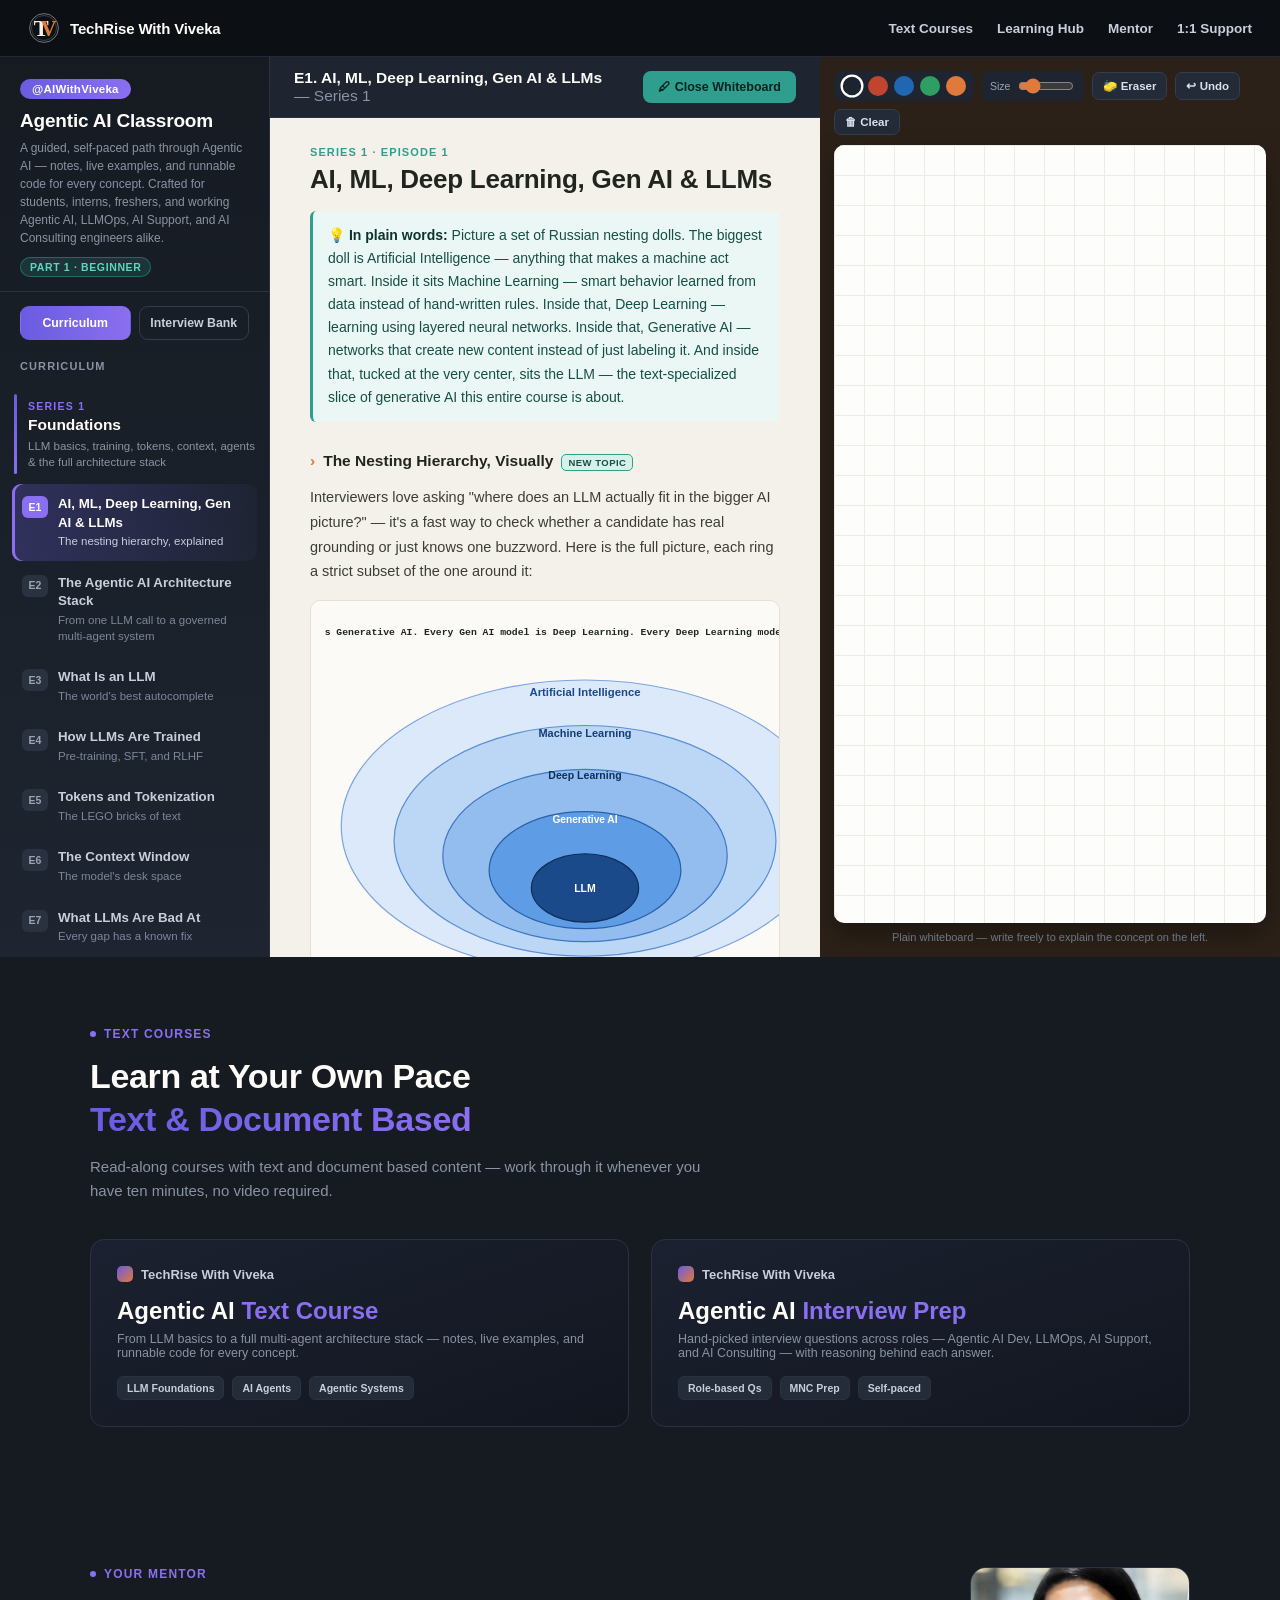
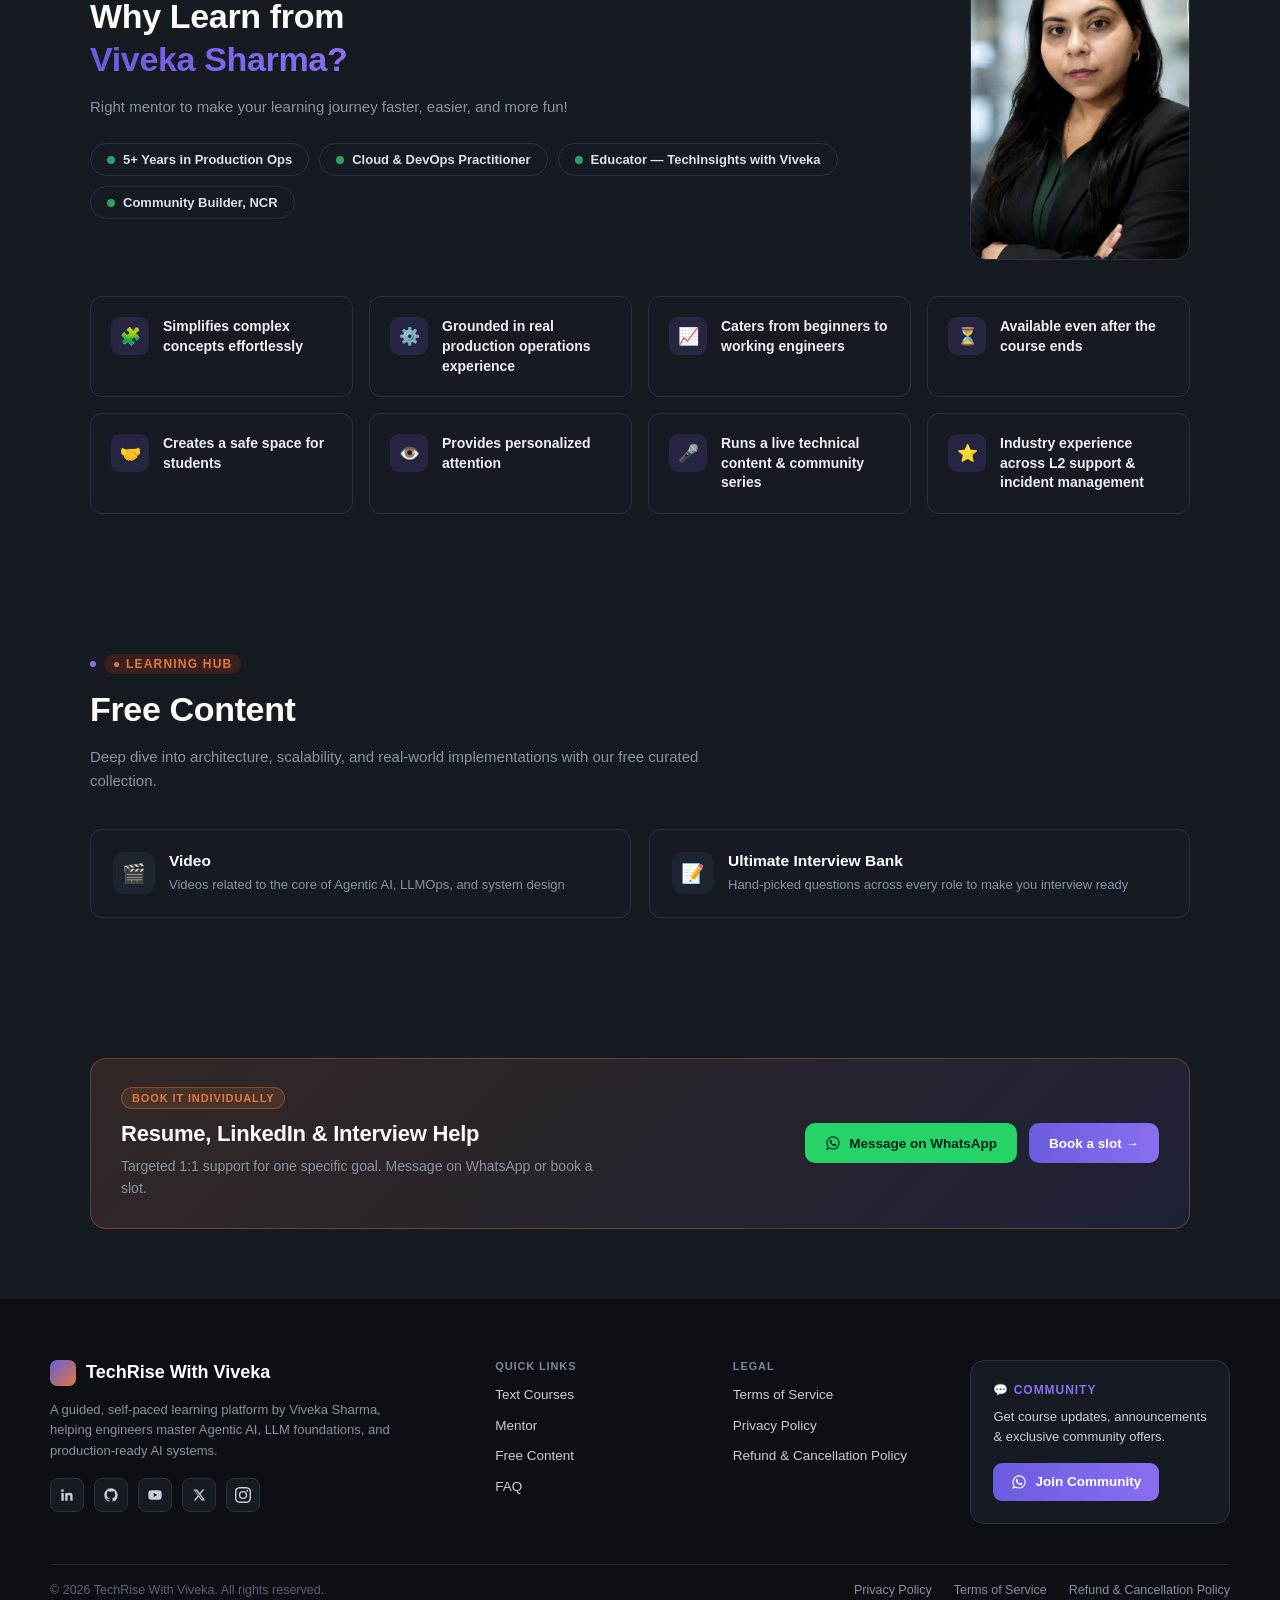
==== commit 07a62c7c: "Add files via upload" ====
--- a/index.html
+++ b/index.html
@@ -3,6 +3,9 @@
 <head>
 <meta charset="UTF-8">
 <meta name="viewport" content="width=device-width, initial-scale=1.0">
+<link rel="preconnect" href="https://fonts.googleapis.com">
+<link rel="preconnect" href="https://fonts.gstatic.com" crossorigin>
+<link href="https://fonts.googleapis.com/css2?family=Poppins:wght@500;600;700&display=swap" rel="stylesheet">
 <title>Agentic AI Classroom</title>
 <style>
   :root{
@@ -445,6 +448,31 @@
   .footer-bottom-links a{ color:#8a93a3; text-decoration:none; }
   .footer-bottom-links a:hover{ color:#fff; }
 
+  /* ===== 1:1 SUPPORT ===== */
+  .support-card{
+    display:flex; align-items:center; justify-content:space-between; gap:28px; flex-wrap:wrap;
+    background:linear-gradient(135deg, rgba(224,121,60,0.14), rgba(106,92,224,0.10));
+    border:1px solid rgba(224,121,60,0.35); border-radius:16px;
+    padding:28px 30px;
+  }
+  .support-card .sc-left{ flex:1; min-width:260px; }
+  .support-tag{
+    display:inline-block; font-size:11px; font-weight:800; letter-spacing:.08em; text-transform:uppercase;
+    color:#e0793c; background:rgba(224,121,60,0.14); border:1px solid rgba(224,121,60,0.4);
+    padding:4px 10px; border-radius:20px; margin-bottom:12px;
+  }
+  .support-card h3{ font-size:22px; font-weight:800; color:var(--white); margin:0 0 8px 0; letter-spacing:-0.01em; }
+  .support-card p{ font-size:14px; color:var(--text-dim); line-height:1.6; margin:0; max-width:480px; }
+  .support-actions{ display:flex; gap:12px; flex-wrap:wrap; flex:0 0 auto; }
+  .support-btn{
+    display:inline-flex; align-items:center; gap:8px; text-decoration:none;
+    padding:12px 20px; border-radius:10px; font-size:13.5px; font-weight:800; white-space:nowrap;
+  }
+  .support-btn.primary{ background:linear-gradient(90deg,#6a5ce0,#8a6ff0); color:#fff; }
+  .support-btn.whatsapp{ background:#25D366; color:#06231e; }
+  .support-btn.primary:hover, .support-btn.whatsapp:hover{ filter:brightness(1.08); }
+  .support-btn svg{ width:16px; height:16px; }
+
   /* ===== TOP NAV ===== */
   .top-nav{
     position:sticky; top:0; z-index:200;
@@ -477,11 +505,12 @@
 
 <!-- ===== TOP NAV ===== -->
 <nav class="top-nav">
-  <a href="#" class="tn-brand" style="text-decoration:none;"><span class="dot"></span> Agentic AI Classroom</a>
+  <a href="#" class="tn-brand" style="text-decoration:none;display:inline-flex;align-items:center;gap:10px;"><svg width="32" height="32" viewBox="0 0 200 200" xmlns="http://www.w3.org/2000/svg" style="flex:0 0 auto;" aria-hidden="true"><circle cx="100" cy="100" r="90" fill="none" stroke="#e8e6df" stroke-width="3"/><circle cx="100" cy="100" r="78" fill="none" stroke="#e8e6df" stroke-width="1.4"/><text x="82" y="152" font-family="Georgia,'Times New Roman',serif" font-weight="700" font-size="140" text-anchor="middle" fill="#f4f1ea">T</text><text x="128" y="152" font-family="Georgia,'Times New Roman',serif" font-weight="700" font-size="140" text-anchor="middle" fill="#e0793c">V</text></svg><span>TechRise With Viveka</span></a>
   <div class="tn-links">
     <a href="#textCourses">Text Courses</a>
     <a href="#freeContent">Learning Hub</a>
     <a href="#mentor">Mentor</a>
+    <a href="#support1on1">1:1 Support</a>
   </div>
 </nav>
 
@@ -585,7 +614,7 @@
     <p class="landing-sub">Read-along courses with text and document based content — work through it whenever you have ten minutes, no video required.</p>
     <div class="course-grid">
       <div class="course-card">
-        <div class="cc-brand"><span class="dot"></span> Agentic AI Classroom</div>
+        <div class="cc-brand"><span class="dot"></span> TechRise With Viveka</div>
         <h3>Agentic AI <span class="accent">Text Course</span></h3>
         <div class="cc-desc">From LLM basics to a full multi-agent architecture stack — notes, live examples, and runnable code for every concept.</div>
         <div class="cc-tags">
@@ -595,7 +624,7 @@
         </div>
       </div>
       <div class="course-card">
-        <div class="cc-brand"><span class="dot"></span> Agentic AI Classroom</div>
+        <div class="cc-brand"><span class="dot"></span> TechRise With Viveka</div>
         <h3>Agentic AI <span class="accent">Interview Prep</span></h3>
         <div class="cc-desc">Hand-picked interview questions across roles — Agentic AI Dev, LLMOps, AI Support, and AI Consulting — with reasoning behind each answer.</div>
         <div class="cc-tags">
@@ -609,14 +638,21 @@
 
   <!-- MENTOR -->
   <section class="landing-section" id="mentor">
-    <div class="landing-eyebrow">Your Mentor</div>
-    <h2 class="landing-h2">Why Learn from<br><span class="grad">Viveka Sharma?</span></h2>
-    <p class="landing-sub">Right mentor to make your learning journey faster, easier, and more fun!</p>
-    <div class="mentor-badges">
-      <span class="mentor-badge"><span class="dot"></span> 5+ Years in Production Ops</span>
-      <span class="mentor-badge"><span class="dot"></span> Cloud &amp; DevOps Practitioner</span>
-      <span class="mentor-badge"><span class="dot"></span> Educator — TechInsights with Viveka</span>
-      <span class="mentor-badge"><span class="dot"></span> Community Builder, NCR</span>
+    <div class="mentor-header" style="display:flex; gap:40px; align-items:flex-start; flex-wrap:wrap; margin-bottom:36px;">
+      <div style="flex:1 1 380px; min-width:280px;">
+        <div class="landing-eyebrow">Your Mentor</div>
+        <h2 class="landing-h2" style="margin-bottom:14px;">Why Learn from<br><span class="grad">Viveka Sharma?</span></h2>
+        <p class="landing-sub" style="margin-bottom:24px;">Right mentor to make your learning journey faster, easier, and more fun!</p>
+        <div class="mentor-badges" style="margin-bottom:0;">
+          <span class="mentor-badge"><span class="dot"></span> 5+ Years in Production Ops</span>
+          <span class="mentor-badge"><span class="dot"></span> Cloud &amp; DevOps Practitioner</span>
+          <span class="mentor-badge"><span class="dot"></span> Educator — TechInsights with Viveka</span>
+          <span class="mentor-badge"><span class="dot"></span> Community Builder, NCR</span>
+        </div>
+      </div>
+      <div style="flex:0 0 auto; width:220px; max-width:100%;">
+        <img src="[data-uri]" alt="Viveka Sharma" style="width:100%; aspect-ratio:3/4; object-fit:cover; border-radius:16px; border:1px solid #2a3240; display:block;">
+      </div>
     </div>
     <div class="mentor-grid">
       <div class="mentor-card"><div class="icon">🧩</div><div class="txt">Simplifies complex concepts effortlessly</div></div>
@@ -647,17 +683,49 @@
     </div>
   </section>
 
+  <!-- 1:1 SUPPORT -->
+  <section class="landing-section" id="support1on1">
+    <div class="support-card">
+      <div class="sc-left">
+        <span class="support-tag">Book it individually</span>
+        <h3>Resume, LinkedIn &amp; Interview Help</h3>
+        <p>Targeted 1:1 support for one specific goal. Message on WhatsApp or book a slot.</p>
+      </div>
+      <div class="support-actions">
+        <a class="support-btn whatsapp" href="https://wa.me/918121135628?text=Hi%20Viveka%2C%20I%20found%20your%20AIWithViveka%20website%20and%20I%20would%20like%20to%20book%20a%20free%2030-minute%20intro%20call%20about%201%3A1%20support." target="_blank" rel="noopener noreferrer">
+          <svg viewBox="0 0 24 24" fill="currentColor" xmlns="http://www.w3.org/2000/svg"><path d="M12.04 2C6.58 2 2.13 6.45 2.13 11.91c0 1.75.46 3.46 1.32 4.96L2.05 22l5.25-1.38a9.9 9.9 0 0 0 4.74 1.21h.01c5.46 0 9.91-4.45 9.91-9.91 0-2.65-1.03-5.14-2.9-7.01A9.82 9.82 0 0 0 12.04 2zm0 18.1h-.01a8.2 8.2 0 0 1-4.19-1.15l-.3-.18-3.12.82.83-3.04-.2-.31a8.19 8.19 0 0 1-1.26-4.39c0-4.54 3.7-8.24 8.25-8.24 2.2 0 4.27.86 5.83 2.42a8.18 8.18 0 0 1 2.41 5.83c0 4.55-3.7 8.24-8.24 8.24zm4.52-6.17c-.25-.12-1.47-.72-1.7-.81-.23-.08-.39-.12-.56.13-.17.25-.64.81-.78.97-.14.17-.29.19-.53.06-.25-.12-1.05-.39-2-1.23-.74-.66-1.24-1.48-1.39-1.72-.14-.25-.02-.38.11-.51.11-.11.25-.29.37-.43.12-.14.16-.25.25-.41.08-.17.04-.31-.02-.44-.06-.12-.56-1.35-.76-1.85-.2-.48-.41-.42-.56-.43h-.48c-.17 0-.44.06-.67.31-.23.25-.87.85-.87 2.08 0 1.22.89 2.4 1.02 2.57.12.17 1.75 2.67 4.24 3.74.59.26 1.06.41 1.42.52.6.19 1.14.16 1.57.1.48-.07 1.47-.6 1.68-1.18.21-.58.21-1.08.14-1.18-.06-.1-.23-.16-.48-.28z"/></svg>
+          Message on WhatsApp
+        </a>
+        <a class="support-btn primary" href="https://www.careerbytecode.in/aiwithviveka/" target="_blank" rel="noopener noreferrer">
+          Book a slot →
+        </a>
+      </div>
+    </div>
+  </section>
+
   <!-- FOOTER -->
   <footer class="site-footer">
     <div class="footer-inner">
       <div class="footer-grid">
         <div>
-          <div class="footer-brand"><span class="dot"></span><span>Agentic AI Classroom</span></div>
+          <div class="footer-brand"><span class="dot"></span><span>TechRise With Viveka</span></div>
           <div class="footer-desc">A guided, self-paced learning platform by Viveka Sharma, helping engineers master Agentic AI, LLM foundations, and production-ready AI systems.</div>
           <div class="footer-social">
-            <a href="#" aria-label="LinkedIn">in</a>
-            <a href="#" aria-label="Instagram">◎</a>
-            <a href="#" aria-label="YouTube">▶</a>
+            <a href="https://www.linkedin.com/in/aiwithviveka/" target="_blank" rel="noopener noreferrer" aria-label="LinkedIn">
+              <svg viewBox="0 0 24 24" fill="currentColor" width="16" height="16" xmlns="http://www.w3.org/2000/svg"><path d="M20.45 20.45h-3.56v-5.57c0-1.33-.02-3.04-1.85-3.04-1.86 0-2.14 1.45-2.14 2.94v5.67H9.34V9h3.41v1.56h.05c.48-.9 1.64-1.85 3.38-1.85 3.61 0 4.28 2.38 4.28 5.47v6.27zM5.34 7.43a2.07 2.07 0 1 1 0-4.13 2.07 2.07 0 0 1 0 4.13zM7.12 20.45H3.56V9h3.56v11.45z"/></svg>
+            </a>
+            <a href="https://github.com/aiwithviveka" target="_blank" rel="noopener noreferrer" aria-label="GitHub">
+              <svg viewBox="0 0 24 24" fill="currentColor" width="16" height="16" xmlns="http://www.w3.org/2000/svg"><path d="M12 2C6.48 2 2 6.58 2 12.19c0 4.49 2.87 8.3 6.84 9.64.5.1.68-.22.68-.49 0-.24-.01-.88-.01-1.72-2.78.62-3.37-1.36-3.37-1.36-.45-1.19-1.11-1.5-1.11-1.5-.9-.63.07-.62.07-.62 1 .07 1.53 1.05 1.53 1.05.89 1.55 2.34 1.1 2.91.84.09-.66.35-1.1.63-1.35-2.22-.26-4.56-1.14-4.56-5.06 0-1.12.39-2.03 1.03-2.75-.1-.26-.45-1.31.1-2.72 0 0 .84-.28 2.75 1.05a9.3 9.3 0 0 1 5 0c1.9-1.33 2.74-1.05 2.74-1.05.56 1.41.21 2.46.1 2.72.65.72 1.03 1.63 1.03 2.75 0 3.93-2.34 4.79-4.57 5.05.36.32.68.94.68 1.9 0 1.37-.01 2.47-.01 2.81 0 .27.18.6.69.49A10.02 10.02 0 0 0 22 12.19C22 6.58 17.52 2 12 2z"/></svg>
+            </a>
+            <a href="https://www.youtube.com/@TechRiseWithViveka" target="_blank" rel="noopener noreferrer" aria-label="YouTube">
+              <svg viewBox="0 0 24 24" fill="currentColor" width="16" height="16" xmlns="http://www.w3.org/2000/svg"><path d="M21.58 7.19a2.75 2.75 0 0 0-1.94-1.95C17.9 4.75 12 4.75 12 4.75s-5.9 0-7.64.49a2.75 2.75 0 0 0-1.94 1.95C2 8.93 2 12 2 12s0 3.07.42 4.81a2.75 2.75 0 0 0 1.94 1.95c1.74.49 7.64.49 7.64.49s5.9 0 7.64-.49a2.75 2.75 0 0 0 1.94-1.95C22 15.07 22 12 22 12s0-3.07-.42-4.81zM10.05 15.02V8.98L15.5 12l-5.45 3.02z"/></svg>
+            </a>
+            <a href="https://x.com/TechRise_Viveka" target="_blank" rel="noopener noreferrer" aria-label="X">
+              <svg viewBox="0 0 24 24" fill="currentColor" width="14" height="14" xmlns="http://www.w3.org/2000/svg"><path d="M18.24 2.75h3.06l-6.69 7.65 7.87 10.85h-6.16l-4.83-6.34-5.53 6.34H2.9l7.16-8.19-7.55-10.31h6.32l4.37 5.79 4.99-5.79zm-1.07 16.66h1.7L7.02 4.5H5.2l11.97 14.91z"/></svg>
+            </a>
+            <a href="https://www.instagram.com/techrisewithviveka" target="_blank" rel="noopener noreferrer" aria-label="Instagram">
+              <svg viewBox="0 0 24 24" fill="currentColor" width="16" height="16" xmlns="http://www.w3.org/2000/svg"><path d="M12 2.16c3.2 0 3.58.01 4.85.07 1.17.05 1.8.25 2.23.41.56.22.96.48 1.38.9.42.42.68.82.9 1.38.16.42.36 1.06.41 2.23.06 1.27.07 1.65.07 4.85s-.01 3.58-.07 4.85c-.05 1.17-.25 1.8-.41 2.23-.22.56-.48.96-.9 1.38-.42.42-.82.68-1.38.9-.42.16-1.06.36-2.23.41-1.27.06-1.65.07-4.85.07s-3.58-.01-4.85-.07c-1.17-.05-1.8-.25-2.23-.41a3.72 3.72 0 0 1-1.38-.9 3.72 3.72 0 0 1-.9-1.38c-.16-.42-.36-1.06-.41-2.23-.06-1.27-.07-1.65-.07-4.85s.01-3.58.07-4.85c.05-1.17.25-1.8.41-2.23.22-.56.48-.96.9-1.38.42-.42.82-.68 1.38-.9.42-.16 1.06-.36 2.23-.41 1.27-.06 1.65-.07 4.85-.07zM12 0C8.74 0 8.33.01 7.05.07c-1.27.06-2.15.26-2.91.56a5.87 5.87 0 0 0-2.13 1.38A5.87 5.87 0 0 0 .63 4.14c-.3.76-.5 1.64-.56 2.91C.01 8.33 0 8.74 0 12s.01 3.67.07 4.95c.06 1.27.26 2.15.56 2.91.31.79.72 1.46 1.38 2.13a5.87 5.87 0 0 0 2.13 1.38c.76.3 1.64.5 2.91.56C8.33 23.99 8.74 24 12 24s3.67-.01 4.95-.07c1.27-.06 2.15-.26 2.91-.56a5.87 5.87 0 0 0 2.13-1.38 5.87 5.87 0 0 0 1.38-2.13c.3-.76.5-1.64.56-2.91.06-1.28.07-1.69.07-4.95s-.01-3.67-.07-4.95c-.06-1.27-.26-2.15-.56-2.91a5.87 5.87 0 0 0-1.38-2.13A5.87 5.87 0 0 0 19.86.63c-.76-.3-1.64-.5-2.91-.56C15.67.01 15.26 0 12 0zm0 5.84A6.16 6.16 0 1 0 12 18.16 6.16 6.16 0 0 0 12 5.84zm0 10.16a4 4 0 1 1 0-8 4 4 0 0 1 0 8zm7.85-10.4a1.44 1.44 0 1 1-2.88 0 1.44 1.44 0 0 1 2.88 0z"/></svg>
+            </a>
           </div>
         </div>
         <div class="footer-col">
@@ -683,7 +751,7 @@
         </div>
       </div>
       <div class="footer-bottom">
-        <span>© 2026 Agentic AI Classroom. All rights reserved.</span>
+        <span>© 2026 TechRise With Viveka. All rights reserved.</span>
         <div class="footer-bottom-links">
           <a href="#">Privacy Policy</a>
           <a href="#">Terms of Service</a>
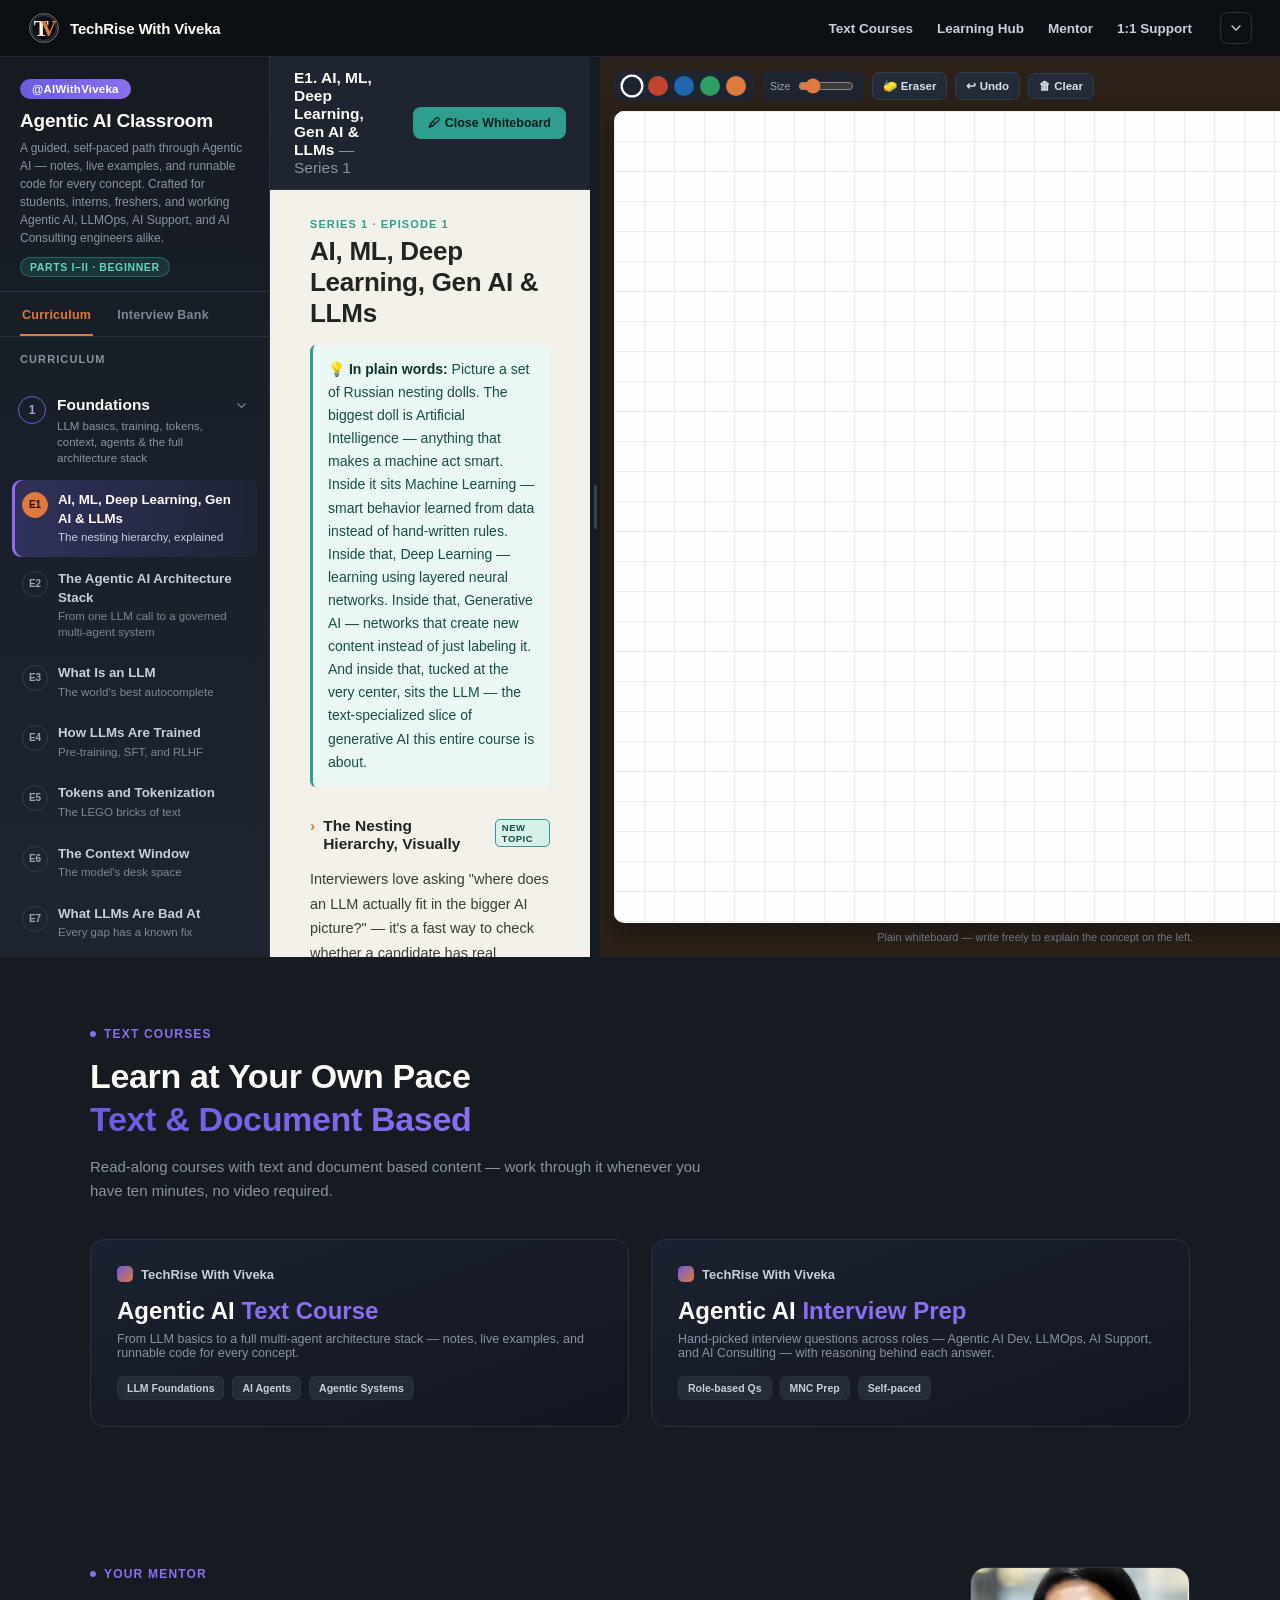
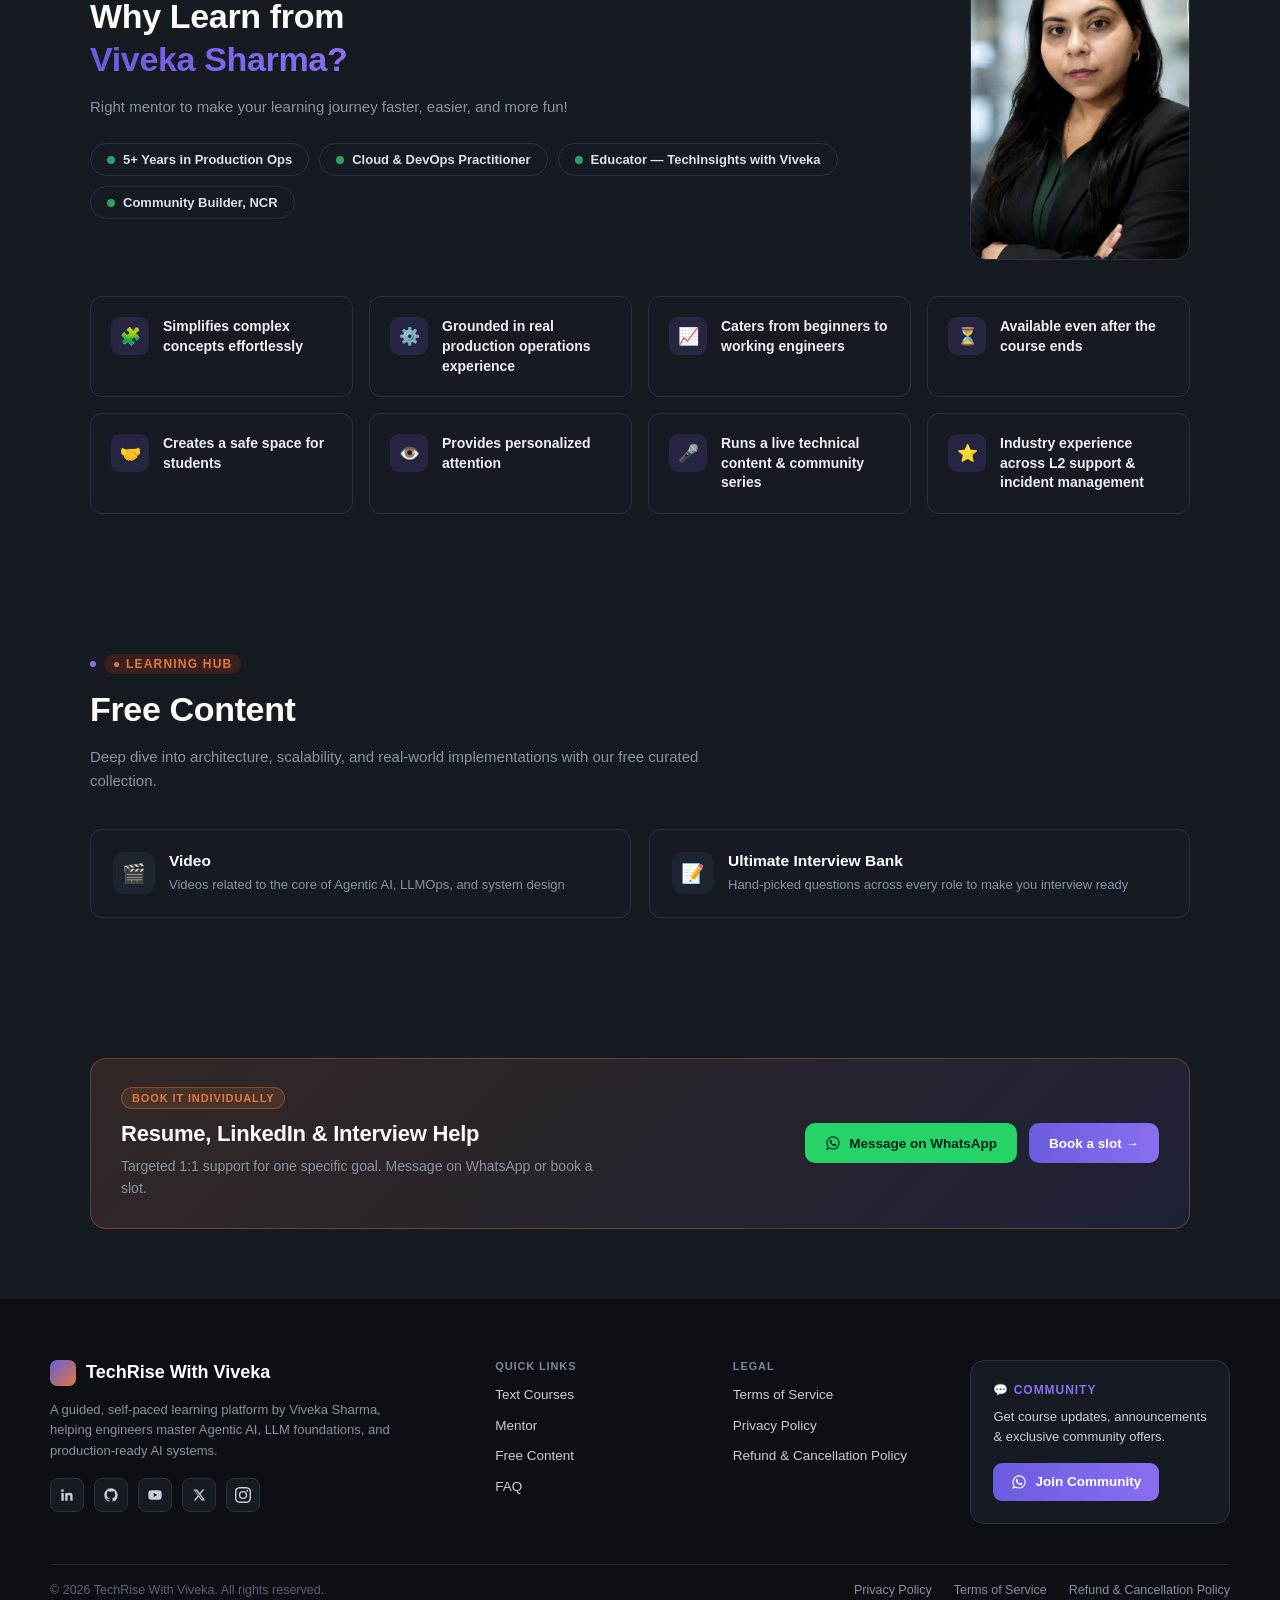
==== commit 27c4095b: "Add files via upload" ====
--- a/index.html
+++ b/index.html
@@ -61,15 +61,24 @@
   }
   .part-block{ padding:10px 12px 8px 12px; }
   .series-block{
-    position:relative; padding:8px 0 10px 14px; margin:6px 2px 4px 2px;
-  }
-  .series-block::before{
-    content:""; position:absolute; left:0; top:2px; bottom:6px; width:3px;
-    border-radius:3px; background:linear-gradient(180deg,#6a5ce0,#8a6ff0);
-  }
-  .part-block.locked .series-block::before{ background:#2a3240; }
-  .series-eyebrow{ font-size:10.5px; letter-spacing:.12em; text-transform:uppercase; color:#8a6ff0; font-weight:800; margin-bottom:3px; }
-  .part-block.locked .series-eyebrow{ color:var(--text-dim); }
+    padding:10px 4px 10px 4px; margin:6px 2px 4px 2px;
+  }
+  .series-head{ display:flex; align-items:flex-start; justify-content:space-between; gap:8px; cursor:pointer; }
+  .series-row{ display:flex; align-items:flex-start; gap:11px; min-width:0; }
+  .series-badge{
+    flex:0 0 auto; width:28px; height:28px; border-radius:50%; margin-top:1px;
+    border:1.5px solid #6a5ce0; color:#a99bf5; font-size:12px; font-weight:800;
+    display:flex; align-items:center; justify-content:center;
+  }
+  .part-block.locked .series-badge{ border-color:#2a3240; color:var(--text-dim); }
+  .series-text{ min-width:0; }
+  .series-chevron{
+    background:transparent; border:none; color:#7d869a; padding:2px; margin-top:1px;
+    flex:0 0 auto; cursor:pointer; display:flex; transition:transform .18s ease;
+  }
+  .part-block.collapsed .series-chevron{ transform:rotate(-90deg); }
+  .series-chevron svg{ width:15px; height:15px; }
+  .part-block.collapsed .series-body{ display:none; }
   .series-title{ font-size:15.5px; font-weight:800; color:var(--white); line-height:1.3; }
   .series-sub{ font-size:11.5px; color:var(--text-dim); margin-top:3px; line-height:1.4; }
   .topic-btn{
@@ -84,10 +93,11 @@
     color:var(--white); box-shadow:inset 3px 0 0 #8a6ff0;
   }
   .topic-num{
-    flex:0 0 auto; min-width:26px; height:22px; padding:0 6px; border-radius:6px; background:#2a3240; color:#9aa4b5;
-    font-size:10.5px; font-weight:800; display:flex;align-items:center;justify-content:center; margin-top:1px;
-  }
-  .topic-btn.active .topic-num{ background:#8a6ff0; color:#fff; }
+    flex:0 0 auto; min-width:26px; height:26px; padding:0 4px; border-radius:50%;
+    background:transparent; border:1.5px solid #333d4d; color:#9aa4b5;
+    font-size:10px; font-weight:800; display:flex;align-items:center;justify-content:center; margin-top:1px;
+  }
+  .topic-btn.active .topic-num{ background:var(--accent); border-color:var(--accent); color:#221207; }
   .topic-btn-body{ display:flex; flex-direction:column; gap:2px; }
   .topic-btn-title{ font-weight:700; }
   .topic-btn-sub{ font-size:11.5px; color:#7d869a; font-weight:500; line-height:1.35; }
@@ -96,7 +106,7 @@
   .sidebar-footer{ margin-top:auto; padding:14px 20px 18px 20px; font-size:11px; color:#5b6376; border-top:1px solid #2a3240; line-height:1.6; }
 
   /* ===== TOP BAR ===== */
-  .center-col{ flex:1; display:flex; flex-direction:column; min-width:0; }
+  .center-col{ flex:1; display:flex; flex-direction:column; min-width:320px; }
   .topbar{
     display:flex; align-items:center; gap:14px; padding:12px 24px;
     background:var(--side-bg2); border-bottom:1px solid #2a3240;
@@ -209,15 +219,15 @@
   .flip-card.open .fc-arrow{ transform:rotate(90deg); }
 
   /* ===== SIDEBAR NAV TABS (Curriculum / Interview Bank) ===== */
-  .nav-toggle{ display:flex; gap:8px; padding:14px 20px 4px 20px; }
+  .nav-toggle{ display:flex; gap:22px; padding:16px 20px 0 20px; border-bottom:1px solid #2a3240; }
   .nav-tab{
-    flex:1; padding:9px 8px; border-radius:9px; border:1px solid #333d4d; background:transparent;
-    color:#c8cedb; font-size:12.3px; font-weight:700; cursor:pointer; text-align:center;
-    transition:background .15s ease, border-color .15s ease;
-  }
-  .nav-tab:hover{ background:#242c3a; }
+    padding:0 2px 12px 2px; border:none; border-bottom:2px solid transparent; background:transparent;
+    color:#7d869a; font-size:12.5px; font-weight:700; letter-spacing:.02em; cursor:pointer;
+    transition:color .15s ease, border-color .15s ease;
+  }
+  .nav-tab:hover{ color:#c8cedb; }
   .nav-tab.active{
-    background:linear-gradient(90deg,#6a5ce0,#8a6ff0); color:#fff; border-color:transparent;
+    color:var(--accent); border-bottom-color:var(--accent);
   }
   .bank-cat-btn{
     display:flex; justify-content:space-between; align-items:center; width:100%; text-align:left;
@@ -313,13 +323,44 @@
   .code-output.error{ color:#ff9a8b; }
   .code-output.show{ display:block; }
 
+  /* framework-link cards */
+  .fw-card{ border-color:#e0d4f5; background:#fbfaff; }
+  .fw-badge{
+    display:inline-flex; align-items:center; padding:4px 11px; border-radius:20px;
+    background:#efe9fc; color:#5b3fa8; font-size:10px; font-weight:800;
+    letter-spacing:.05em; text-transform:uppercase; margin-bottom:10px;
+  }
+  .fw-card h3{ margin:0 0 8px 0; }
+  .fw-blurb{ font-size:13.5px; color:#4a4638; line-height:1.65; margin:0 0 14px 0; }
+  .fw-codebox{ background:#161b22; border-radius:9px; overflow:hidden; margin-bottom:2px; }
+  .fw-codebox-header{
+    display:flex; align-items:center; justify-content:space-between; padding:8px 14px;
+    font-family:Menlo,Consolas,monospace; font-size:11px; color:#7d869a;
+    border-bottom:1px solid #2a3240;
+  }
+  .fw-codebox pre{
+    margin:0; padding:14px; font-family:Menlo,Consolas,monospace; font-size:12.3px; line-height:1.6;
+    color:#dbe1ea; overflow-x:auto; white-space:pre;
+  }
+
   /* ===== WHITEBOARD PANEL (repositioned here) ===== */
   .wb-panel{
     width:0; overflow:hidden; flex-shrink:0; background:var(--frame);
     display:flex; flex-direction:column; transition:width .22s ease;
   }
-  .wb-panel.open{ width:460px; }
-  .wb-panel-inner{ width:460px; height:100%; display:flex; flex-direction:column; padding:14px; }
+  .wb-panel.resizing{ transition:none; }
+  .wb-panel.open{ width:min(68vw, 980px); }
+  .resize-handle{
+    display:none; width:10px; flex:0 0 auto; cursor:col-resize; position:relative;
+    background:var(--side-bg); z-index:20;
+  }
+  .resize-handle.active{ display:flex; align-items:center; justify-content:center; }
+  .resize-handle span{
+    width:3px; height:44px; border-radius:3px; background:#3a4356; transition:background .15s ease;
+  }
+  .resize-handle:hover span, .resize-handle.dragging span{ background:#8a6ff0; }
+  .resize-handle.dragging{ background:#12151b; }
+  .wb-panel-inner{ width:100%; height:100%; display:flex; flex-direction:column; padding:14px; }
   .wb-toolbar{
     display:flex; align-items:center; gap:8px; flex-wrap:wrap; margin-bottom:10px;
   }
@@ -347,8 +388,7 @@
 
   @media (max-width:1100px){
     .sidebar{ width:220px; min-width:220px; }
-    .wb-panel.open{ width:360px; }
-    .wb-panel-inner{ width:360px; }
+    .wb-panel.open{ width:min(75vw, 620px); }
   }
 
   /* ================= LANDING SECTIONS (below the app) ================= */
@@ -481,20 +521,21 @@
   }
   .top-nav .tn-brand{ display:flex; align-items:center; gap:9px; font-weight:800; color:var(--white); font-size:15px; letter-spacing:-0.01em; margin-right:auto; }
   .top-nav .tn-brand .dot{ width:8px; height:8px; border-radius:50%; background:linear-gradient(90deg,#6a5ce0,#8a6ff0); flex:0 0 auto; }
-  .top-nav .tn-links{ display:flex; align-items:center; gap:24px; }
+  .top-nav .tn-links{ display:flex; align-items:center; gap:24px; transition:opacity .15s ease; }
   .top-nav .tn-links a{
     color:#c8cedb; text-decoration:none; font-size:13.5px; font-weight:600;
     transition:color .15s ease;
   }
   .top-nav .tn-links a:hover{ color:var(--white); }
-  .top-nav .tn-whatsapp{
-    display:flex; align-items:center; gap:7px;
-    background:#25D366; color:#06231e; text-decoration:none;
-    padding:7px 14px 7px 10px; border-radius:20px; font-size:13px; font-weight:800;
-    transition:filter .15s ease;
-  }
-  .top-nav .tn-whatsapp:hover{ filter:brightness(1.08); }
-  .top-nav .tn-whatsapp svg{ width:18px; height:18px; flex:0 0 auto; }
+  .top-nav.nav-collapsed .tn-links{ display:none; }
+  .nav-toggle-btn{
+    background:transparent; border:1px solid #2a3240; color:#c8cedb; border-radius:8px;
+    width:32px; height:32px; display:flex; align-items:center; justify-content:center; cursor:pointer;
+    flex:0 0 auto; transition:background .15s ease, transform .2s ease;
+  }
+  .nav-toggle-btn:hover{ background:#1c2430; color:var(--white); }
+  .nav-toggle-btn svg{ width:16px; height:16px; transition:transform .2s ease; }
+  .top-nav.nav-collapsed .nav-toggle-btn svg{ transform:rotate(180deg); }
   @media (max-width:720px){
     .top-nav{ gap:14px; padding:10px 14px; flex-wrap:wrap; }
     .top-nav .tn-links{ gap:14px; }
@@ -512,6 +553,9 @@
     <a href="#mentor">Mentor</a>
     <a href="#support1on1">1:1 Support</a>
   </div>
+  <button class="nav-toggle-btn" id="navToggleBtn" aria-label="Collapse navigation links" title="Collapse navigation links">
+    <svg viewBox="0 0 24 24" fill="none" stroke="currentColor" stroke-width="2" stroke-linecap="round" stroke-linejoin="round"><polyline points="6 9 12 15 18 9"></polyline></svg>
+  </button>
 </nav>
 
 <div class="app">
@@ -522,7 +566,7 @@
       <span class="handle-badge">@AIWithViveka</span>
       <div class="brand-title">Agentic AI Classroom</div>
       <div class="brand-sub">A guided, self-paced path through Agentic AI — notes, live examples, and runnable code for every concept. Crafted for students, interns, freshers, and working Agentic AI, LLMOps, AI Support, and AI Consulting engineers alike.</div>
-      <span class="level-tag">Part 1 · Beginner</span>
+      <span class="level-tag">Parts I–II · Beginner</span>
     </div>
     <div class="nav-toggle">
       <button class="nav-tab active" id="tabCurriculum">Curriculum</button>
@@ -533,21 +577,58 @@
       <div class="curriculum-label">Curriculum</div>
       <div class="part-block" id="partI">
         <div class="series-block">
-          <div class="series-eyebrow">Series 1</div>
-          <div class="series-title">Foundations</div>
-          <div class="series-sub">LLM basics, training, tokens, context, agents & the full architecture stack</div>
+          <div class="series-head">
+            <div class="series-row">
+              <div class="series-badge">1</div>
+              <div class="series-text">
+                <div class="series-title">Foundations</div>
+                <div class="series-sub">LLM basics, training, tokens, context, agents & the full architecture stack</div>
+              </div>
+            </div>
+            <button class="series-chevron" aria-label="Collapse Series 1">
+              <svg viewBox="0 0 24 24" fill="none" stroke="currentColor" stroke-width="2" stroke-linecap="round" stroke-linejoin="round"><polyline points="6 9 12 15 18 9"></polyline></svg>
+            </button>
+          </div>
         </div>
-        <div id="topicListI"></div>
-      </div>
-      <div class="part-block locked">
+        <div id="topicListI" class="series-body"></div>
+      </div>
+      <div class="part-block" id="partII">
         <div class="series-block">
-          <div class="series-eyebrow">Series 2</div>
-          <div class="series-title">Talking to the Model</div>
-          <div class="series-sub">Prompts, context &amp; sampling — coming next</div>
+          <div class="series-head">
+            <div class="series-row">
+              <div class="series-badge">2</div>
+              <div class="series-text">
+                <div class="series-title">Talking to the Model</div>
+                <div class="series-sub">Prompts, context, sampling &amp; structured outputs — the interface between you and the model</div>
+              </div>
+            </div>
+            <button class="series-chevron" aria-label="Collapse Series 2">
+              <svg viewBox="0 0 24 24" fill="none" stroke="currentColor" stroke-width="2" stroke-linecap="round" stroke-linejoin="round"><polyline points="6 9 12 15 18 9"></polyline></svg>
+            </button>
+          </div>
         </div>
-        <button class="topic-btn" disabled><span class="topic-num">E10</span><span class="topic-btn-body"><span class="topic-btn-title">What Is a Prompt</span><span class="topic-btn-sub">Instructions the model actually follows</span></span></button>
-        <button class="topic-btn" disabled><span class="topic-num">E11</span><span class="topic-btn-body"><span class="topic-btn-title">What Is Context</span><span class="topic-btn-sub">Everything the model sees this turn</span></span></button>
-        <button class="topic-btn" disabled><span class="topic-num">E12</span><span class="topic-btn-body"><span class="topic-btn-title">Temperature, top-p, top-k</span><span class="topic-btn-sub">Controlling how the model samples</span></span></button>
+        <div id="topicListII" class="series-body"></div>
+      </div>
+      <div class="part-block locked" id="partIII">
+        <div class="series-block">
+          <div class="series-head">
+            <div class="series-row">
+              <div class="series-badge">3</div>
+              <div class="series-text">
+                <div class="series-title">Giving the Model Knowledge &amp; Actions</div>
+                <div class="series-sub">RAG, embeddings, tools &amp; MCP — coming next</div>
+              </div>
+            </div>
+            <button class="series-chevron" aria-label="Collapse Series 3">
+              <svg viewBox="0 0 24 24" fill="none" stroke="currentColor" stroke-width="2" stroke-linecap="round" stroke-linejoin="round"><polyline points="6 9 12 15 18 9"></polyline></svg>
+            </button>
+          </div>
+        </div>
+        <div class="series-body">
+          <button class="topic-btn" disabled><span class="topic-num">E18</span><span class="topic-btn-body"><span class="topic-btn-title">What Is RAG</span><span class="topic-btn-sub">Retrieval before generation</span></span></button>
+          <button class="topic-btn" disabled><span class="topic-num">E19</span><span class="topic-btn-body"><span class="topic-btn-title">What Are Tools</span><span class="topic-btn-sub">Giving the model hands</span></span></button>
+          <button class="topic-btn" disabled><span class="topic-num">E20</span><span class="topic-btn-body"><span class="topic-btn-title">What Is MCP</span><span class="topic-btn-sub">USB-C for AI applications</span></span></button>
+        </div>
       </div>
     </div>
 
@@ -558,7 +639,7 @@
 
     <div class="sidebar-footer">
       Content adapted by <span style="color:#c8cedb;">Viveka Sharma</span>.<br><br>
-      Say "next series" any time to unlock Series 2.
+      Say "next series" any time to unlock Series 3.
     </div>
   </div>
 
@@ -575,6 +656,9 @@
       </div>
     </div>
   </div>
+
+  <!-- RESIZE HANDLE (drag to resize content vs whiteboard) -->
+  <div class="resize-handle" id="wbResizeHandle" title="Drag to resize"><span></span></div>
 
   <!-- WHITEBOARD PANEL (moved here) -->
   <div class="wb-panel" id="wbPanel">
@@ -844,7 +928,32 @@
       card.addEventListener('click',()=>card.classList.toggle('open'));
     });
   },
-  codeSample:null
+  codeSample:null,
+  frameworkLinks:[
+    {
+      frameworks:"scikit-learn · Anthropic SDK",
+      heading:"Discriminative vs. generative, in two real function calls",
+      blurb:"A classic ML classifier predicts <code>P(label | input)</code> — a label out of a fixed set. An LLM call predicts <code>P(next token | input)</code> — open-ended text. Same shape of code, fundamentally different kind of output.",
+      filename:"compare.py",
+      code:`from sklearn.linear_model import LogisticRegression
+import anthropic
+
+# Discriminative: learns a boundary between existing categories
+clf = LogisticRegression()
+clf.fit(X_train, y_train)          # X = emails, y = spam/not-spam
+prediction = clf.predict(X_new)    # -> a label: 0 or 1
+
+# Generative: learns to produce new, open-ended output
+client = anthropic.Anthropic()
+response = client.messages.create(
+    model="claude-sonnet-4-6",
+    max_tokens=200,
+    messages=[{"role": "user", "content": "Write a short poem about spam email."}],
+)
+print(response.content[0].text)    # -> new text, not a label from a fixed set`,
+      note:"🔑 If your output is a label from a known set, you probably want a classifier, not an LLM — reach for generative AI when the output itself needs to be created, not chosen."
+    }
+  ]
 },
 {
   id:2, title:"The Agentic AI Architecture Stack", sub:"From one LLM call to a governed multi-agent system",
@@ -936,7 +1045,37 @@
       card.addEventListener('click',()=>card.classList.toggle('open'));
     });
   },
-  codeSample:null
+  codeSample:null,
+  frameworkLinks:[
+    {
+      frameworks:"LangGraph",
+      heading:"The stack's layers, as actual code",
+      blurb:"A plain model call, wrapped with a tool, wrapped in a graph with a loop — the exact same Model → Agent → System progression from the diagram above, written out.",
+      filename:"stack.py",
+      code:`from langgraph.graph import StateGraph, END
+from typing import TypedDict
+
+# Layer 1: a plain LLM call (no tools, no memory) is just a function
+def call_model(state):
+    return {"answer": llm.invoke(state["question"])}
+
+# Layer 2: add a tool + a loop -> this function is now an "agent"
+def agent_node(state):
+    result = llm_with_tools.invoke(state["question"])
+    return {"answer": result}
+
+# Layer 3: wire multiple nodes into a graph -> an "agentic system"
+class State(TypedDict):
+    question: str
+    answer: str
+
+graph = StateGraph(State)
+graph.add_node("agent", agent_node)
+graph.add_edge("agent", END)
+app = graph.compile()   # Layer 4 (infra: retries, tracing, etc.) wraps this`,
+      note:"🔧 Notice layers 1-3 are just Python functions and a graph — layer 4 (observability, retries, guardrails) is what turns this prototype into something safe to run unattended in production."
+    }
+  ]
 },{
   id:3, title:"What Is an LLM", sub:"The world's best autocomplete",
   plain:`Think of it as the world's best autocomplete. You type the start of a sentence, and it keeps guessing the single most likely next word, over and over, until it has written a whole reply. It has no brain behind that — no goals, no memory of you — it is just extremely good at "what word comes next?"`,
@@ -1107,7 +1246,27 @@
   const [best] = predictNextToken(text, ["blue", "clear", "falling", "vast"]);
   text += " " + best.word;
   console.log("Step " + step + ":", text);
-}`
+}`,
+  frameworkLinks:[
+    {
+      frameworks:"Anthropic SDK",
+      heading:"Watching the autoregressive loop happen for real",
+      blurb:"Streaming makes the “predict, append, repeat” loop from the widget above visible in production code — each <code>text</code> event below is one newly generated token arriving, one at a time.",
+      filename:"stream.py",
+      code:`import anthropic
+
+client = anthropic.Anthropic()
+
+with client.messages.stream(
+    model="claude-sonnet-4-6",
+    max_tokens=200,
+    messages=[{"role": "user", "content": "Explain autoregressive generation in one sentence."}],
+) as stream:
+    for event in stream.text_stream:
+        print(event, end="", flush=True)   # each event is one new token, as it's generated`,
+      note:"💡 This is exactly why chat UIs show text appearing word-by-word instead of all at once — the model genuinely hasn't generated the rest of the reply yet."
+    }
+  ]
 },
 {
   id:4, title:"How LLMs Are Trained", sub:"Pre-training, SFT, and RLHF",
@@ -1288,7 +1447,31 @@
       card.addEventListener('click',()=>card.classList.toggle('open'));
     });
   },
-  codeSample:null
+  codeSample:null,
+  frameworkLinks:[
+    {
+      frameworks:"Hugging Face PEFT (LoRA)",
+      heading:"Kicking off a real fine-tuning job",
+      blurb:"This is what “reach for fine-tuning” actually looks like — LoRA freezes the original weights and trains a small set of add-on weights instead, which is why it fits on a single GPU instead of needing the full pre-training cluster.",
+      filename:"finetune.py",
+      code:`from peft import LoraConfig, get_peft_model
+from transformers import AutoModelForCausalLM, Trainer
+
+base_model = AutoModelForCausalLM.from_pretrained("meta-llama/Llama-3-8b")
+
+lora_config = LoraConfig(
+    r=8,                 # rank -> size of the small add-on weights
+    target_modules=["q_proj", "v_proj"],
+    task_type="CAUSAL_LM",
+)
+
+model = get_peft_model(base_model, lora_config)   # base weights are frozen
+
+trainer = Trainer(model=model, train_dataset=my_support_tickets_dataset)
+trainer.train()   # only the small LoRA weights actually get updated`,
+      note:"💡 Full fine-tuning updates every weight in the model; LoRA/QLoRA update a tiny fraction of that — usually under 1% of parameters — which is the entire reason it's affordable on a single consumer GPU."
+    }
+  ]
 },
 {
   id:5, title:"Tokens and Tokenization", sub:"The LEGO bricks of text",
@@ -1411,7 +1594,45 @@
 // Example 2: a long/unusual word — watch it split into sub-word chunks
 const tokensB = tokenize("Tokenization is unbelievably important.");
 console.log("Sentence:", tokensB);
-console.log("Token count:", tokensB.length);`
+console.log("Sentence:", tokensB);
+console.log("Token count:", tokensB.length);`,
+  frameworkLinks:[
+    {
+      frameworks:"tiktoken",
+      heading:"Counting tokens for real, before you pay for them",
+      blurb:"The rule-of-thumb splitter above is a toy. This is the actual tokenizer family behind OpenAI's models — the same one that decides your real bill and your real context-window usage.",
+      filename:"count_tokens.py",
+      code:`import tiktoken
+
+enc = tiktoken.get_encoding("cl100k_base")
+
+for sentence in [
+    "Agentic AI is transforming software",
+    "Tokenization is unbelievably important.",
+]:
+    token_ids = enc.encode(sentence)
+    print(sentence)
+    print("  token count:", len(token_ids))
+    print("  decoded pieces:", [enc.decode([t]) for t in token_ids])`,
+      note:"💡 Run this on your actual prompts before shipping — “4 characters per token” is a rule of thumb, not a guarantee, and it drifts a lot for code or non-English text."
+    },
+    {
+      frameworks:"LangChain",
+      heading:"Splitting documents by token count, not character count",
+      blurb:"Once you get to RAG (Series 3), you'll chunk documents for retrieval. Chunking by raw character count can silently blow your token budget on dense text — splitting by actual token count doesn't.",
+      filename:"chunking.py",
+      code:`from langchain.text_splitter import TokenTextSplitter
+
+splitter = TokenTextSplitter(
+    chunk_size=300,      # measured in tokens, not characters
+    chunk_overlap=30,
+)
+
+chunks = splitter.split_text(long_document_text)
+print(f"{len(chunks)} chunks, ~300 tokens each")`,
+      note:null
+    }
+  ]
 },
 {
   id:6, title:"The Context Window", sub:"The model's desk space",
@@ -1551,19 +1772,29 @@
     document.getElementById('t4-budget').addEventListener('input', recalc);
     recalc();
   },
-  codeSample:
-`function checkBudget(parts, limitK) {
-  const total = Object.values(parts).reduce((a, b) => a + b, 0);
-  console.log("Total:", total + "K", "/", limitK + "K");
-  if (total > limitK) console.log("Over budget - trim context");
-  else console.log("Within budget. Remaining:", (limitK - total) + "K");
-}
-
-// Example 1: a well-scoped call
-checkBudget({ system: 5, tools: 8, docs: 40, history: 20, query: 2 }, 100);
-
-// Example 2: a chat that's grown too long — same budget, blown past it
-checkBudget({ system: 5, tools: 8, docs: 40, history: 65, query: 2 }, 100);`
+  codeSample:null,
+  frameworkLinks:[
+    {
+      frameworks:"LangChain",
+      heading:"Trimming history before it blows the budget",
+      blurb:"This is the production version of the budget-allocator widget above — instead of a slider, a real trimmer keeps the most recent messages and drops (or summarizes) the rest before the call is ever made.",
+      filename:"trim_history.py",
+      code:`from langchain_core.messages import trim_messages
+from langchain_openai import ChatOpenAI
+
+llm = ChatOpenAI(model="gpt-4o")
+
+trimmed = trim_messages(
+    conversation_history,
+    max_tokens=4000,          # leave room for system prompt + retrieved docs + reply
+    strategy="last",          # keep the most recent messages, drop the oldest
+    token_counter=llm,
+)
+
+response = llm.invoke(trimmed)`,
+      note:"🔧 “strategy=\"last\"” is the simplest option — production systems often summarize the dropped messages instead of discarding them outright, so older context isn't lost entirely."
+    }
+  ]
 },
 {
   id:7, title:"What LLMs Are Bad At", sub:"Every gap has a known fix",
@@ -1677,22 +1908,28 @@
     `).join("");
     document.querySelectorAll('.flip-card').forEach(c=>c.addEventListener('click',()=>c.classList.toggle('open')));
   },
-  codeSample:
-`function isRiskyPrompt(prompt) {
-  const risky = /(latest news|current price|today|right now)/i.test(prompt);
-  return risky
-    ? "Needs fresh data -> use RAG / search tools"
-    : "Safe for the model's own knowledge";
-}
-
-const prompts = [
-  "What's the latest news today?",
-  "What's the current price of gold?",
-  "Explain what a for-loop is.",
-  "Summarize the plot of Romeo and Juliet."
-];
-
-prompts.forEach(p => console.log(p, "=>", isRiskyPrompt(p)));`
+  codeSample:null,
+  frameworkLinks:[
+    {
+      frameworks:"Pydantic",
+      heading:"Giving the model an explicit \"out\" instead of a guess",
+      blurb:"The single highest-leverage fix for hallucination from the table above, as real code: force a grounded/not-grounded field so the model can say \"not in the source\" instead of confidently inventing an answer.",
+      filename:"grounded_answer.py",
+      code:`from pydantic import BaseModel
+from typing import Optional
+
+class GroundedAnswer(BaseModel):
+    answer: Optional[str]     # None if the context doesn't contain it
+    is_grounded: bool         # did the answer actually come from the context?
+    source_quote: Optional[str]
+
+# The system prompt explicitly forbids guessing:
+SYSTEM = """Answer ONLY using the provided context.
+If the answer isn't in the context, set answer to null and is_grounded to false.
+Never guess."""`,
+      note:"🔒 This turns “the model might hallucinate” into “is_grounded is false, so I show a fallback message” — a code-checkable condition instead of an unverifiable vibe."
+    }
+  ]
 },
 {
   id:8, title:"What Is an AI Agent", sub:"Perceive, reason, act, repeat",
@@ -1844,7 +2081,39 @@
 agentLoop("Book the cheapest flight to Goa", 5, 3);
 
 // Example 2: the loop runs out of steps first — a real agent would need a guardrail here
-agentLoop("Negotiate a refund with support", 3, 6);`
+agentLoop("Negotiate a refund with support", 3, 6);`,
+  frameworkLinks:[
+    {
+      frameworks:"Anthropic SDK (tool use)",
+      heading:"The perceive-reason-act loop, with a real tool call",
+      blurb:"The exact same loop from the widget and the toy code above — except now “Act” is a real function the model can actually invoke, and “Observe” is a real result fed back in.",
+      filename:"agent_loop.py",
+      code:`import anthropic
+
+client = anthropic.Anthropic()
+messages = [{"role": "user", "content": "What's the weather in Goa?"}]
+
+tools = [{
+    "name": "get_weather",
+    "description": "Get current weather for a city.",
+    "input_schema": {"type": "object", "properties": {"city": {"type": "string"}}},
+}]
+
+response = client.messages.create(
+    model="claude-sonnet-4-6", max_tokens=500, tools=tools, messages=messages,
+)
+
+if response.stop_reason == "tool_use":               # -- Reason: model wants to act
+    tool_call = response.content[-1]
+    result = get_weather(tool_call.input["city"])     # -- Act: your code runs the tool
+    messages.append({"role": "assistant", "content": response.content})
+    messages.append({"role": "user", "content": [                        # -- Observe
+        {"type": "tool_result", "tool_use_id": tool_call.id, "content": str(result)}
+    ]})
+    # loop back: send messages again so the model can use the observation`,
+      note:"🔁 This is one iteration of the loop — a real agent wraps this whole block in a while-loop with a max-steps guard, exactly like the toy demo above."
+    }
+  ]
 },
 {
   id:9, title:"Embeddings & Vector Similarity", sub:"Meaning as coordinates",
@@ -1983,7 +2252,741 @@
 
 console.log("king vs queen:", cosineSimilarity(king, queen).toFixed(2), "(related concepts)");
 console.log("king vs banana:", cosineSimilarity(king, banana).toFixed(2), "(unrelated concepts)");
-console.log("king vs monarch:", cosineSimilarity(king, monarch).toFixed(2), "(near-synonyms)");`
+console.log("king vs monarch:", cosineSimilarity(king, monarch).toFixed(2), "(near-synonyms)");`,
+  frameworkLinks:[
+    {
+      frameworks:"OpenAI SDK · NumPy",
+      heading:"Real embeddings, same math as the toy version",
+      blurb:"Identical cosine-similarity math to the widget above — the only difference is these vectors have 1,536 real dimensions instead of 3 toy ones.",
+      filename:"real_embeddings.py",
+      code:`import numpy as np
+from openai import OpenAI
+
+client = OpenAI()
+
+def embed(text):
+    resp = client.embeddings.create(model="text-embedding-3-small", input=text)
+    return np.array(resp.data[0].embedding)
+
+def cosine_similarity(a, b):
+    return np.dot(a, b) / (np.linalg.norm(a) * np.linalg.norm(b))
+
+king, queen, banana = embed("king"), embed("queen"), embed("banana")
+print("king vs queen:", round(cosine_similarity(king, queen), 2))
+print("king vs banana:", round(cosine_similarity(king, banana), 2))`,
+      note:null
+    },
+    {
+      frameworks:"FAISS",
+      heading:"Searching a million vectors instead of comparing one pair",
+      blurb:"Cosine similarity between two vectors is the building block. A vector database does this same comparison against every stored vector, fast — this is the exact retrieval step RAG relies on.",
+      filename:"vector_search.py",
+      code:`import faiss
+import numpy as np
+
+dimension = 1536
+index = faiss.IndexFlatIP(dimension)   # IP = inner product (~ cosine, if normalized)
+
+doc_embeddings = np.array([embed(chunk) for chunk in document_chunks])
+index.add(doc_embeddings)
+
+query_vector = np.array([embed("how do I get a refund?")])
+distances, indices = index.search(query_vector, k=3)   # top-3 nearest chunks
+print("Most relevant chunk indices:", indices[0])`,
+      note:"🔍 This “top-k” is the same retrieval top-k you'll meet again in the RAG series — not the sampling top-k from Series 2's temperature topic. Same name, unrelated dials."
+    }
+  ]
+},
+
+
+{
+  id:10, series:2, title:"What Is a Prompt", sub:"The instructions the model actually follows",
+  plain:`A prompt isn't one block of text — it's a small conversation transcript you hand the model every single time, made of labeled turns. The model doesn't "remember" your chat; it just re-reads that whole transcript from the top and predicts what should come next.`,
+  notesHTML:`
+    <h4 class="subtopic" id="t10-sub-roles">Messages, Not Just Text</h4>
+    <p>Modern chat models don't take a raw string as input. They take a <span class="key">list of messages</span>, and each message carries a <span class="key">role</span> that tells the model how much authority to give it:</p>
+    <table class="kv-list">
+      <tr><td>system</td><td>Sets identity, rules, and constraints. Highest authority — e.g. <em>"You are a support agent for Acme. Only answer from the provided context."</em></td></tr>
+      <tr><td>user</td><td>What the human actually typed — e.g. <em>"Where is my order?"</em></td></tr>
+      <tr><td>assistant</td><td>What the model said earlier in the conversation (this is how "history" is represented)</td></tr>
+      <tr><td>tool</td><td>A result handed back from a tool call, e.g. <code>{"status":"shipped","eta":"Aug 2"}</code></td></tr>
+    </table>
+    <div class="mini-diagram">messages = [
+  {role: "system",    content: "You are a concise Python tutor."},
+  {role: "user",      content: "What is a decorator?"},
+  {role: "assistant", content: "A decorator wraps a function..."},
+  {role: "user",      content: "Show me one."}
+]</div>
+    <div class="callout">🔑 The model re-reads this <b>entire list</b> on every single call. There's no separate "memory" being consulted behind the scenes — whatever isn't in this list, the model has no way of knowing.</div>
+
+    <h4 class="subtopic" id="t10-sub-why">Why This Matters Once You're Building</h4>
+    <p>Thinking of a prompt as "one clever sentence" breaks down fast. Thinking of it as <span class="key">an assembled list of turns with different trust levels</span> explains real behavior: why a strong system message resists being overridden by user text, why a long conversation gets expensive (you resend all of it every turn), and why tool results need their own role instead of being pasted into the user's message.</p>
+    <p class="plain-box" style="margin-top:14px;">💬 <b>Interview framing:</b> if asked "what's the difference between a prompt and a message," the accurate answer is that a message is one labeled turn; the prompt is the full ordered list of messages sent to the model for that call.</p>
+  `,
+  widgetHTML:`
+    <h3>Try it — Build a message list</h3>
+    <div class="hint">Click a role to add a turn, then watch the assembled list below grow exactly as the model would receive it.</div>
+    <div class="row" id="t10-roles"></div>
+    <div class="mini-diagram" id="t10-out" style="margin-top:12px;">messages = []</div>
+    <button class="action alt" id="t10-reset" style="margin-top:10px;">Reset</button>
+  `,
+  widgetInit:()=>{
+    const samples = {
+      system: "You are a concise Python tutor.",
+      user: "What is a decorator?",
+      assistant: "A decorator wraps a function to extend its behavior.",
+      tool: '{"status":"ok","result":42}'
+    };
+    let msgs = [];
+    const rolesEl = document.getElementById('t10-roles');
+    rolesEl.innerHTML = Object.keys(samples).map(r=>`<button class="action" data-role="${r}">+ ${r}</button>`).join("");
+    function render(){
+      const out = document.getElementById('t10-out');
+      out.textContent = "messages = [\n" + msgs.map(m=>`  {role: "${m.role}", content: "${m.content}"}`).join(",\n") + (msgs.length? "\n" : "") + "]";
+    }
+    rolesEl.querySelectorAll('button').forEach(b=>{
+      b.addEventListener('click', ()=>{
+        msgs.push({role:b.dataset.role, content:samples[b.dataset.role]});
+        render();
+      });
+    });
+    document.getElementById('t10-reset').addEventListener('click', ()=>{ msgs=[]; render(); });
+    render();
+  },
+  codeSample:
+`function buildPrompt(systemRule, history, userTurn) {
+  const messages = [{ role: "system", content: systemRule }];
+  history.forEach(turn => messages.push(turn));
+  messages.push({ role: "user", content: userTurn });
+  return messages;
+}
+
+const history = [
+  { role: "user", content: "What is a decorator?" },
+  { role: "assistant", content: "A decorator wraps a function..." }
+];
+
+const prompt = buildPrompt(
+  "You are a concise Python tutor.",
+  history,
+  "Show me one."
+);
+
+console.log(JSON.stringify(prompt, null, 2));
+console.log("Total turns sent to the model:", prompt.length);`,
+  frameworkLinks:[
+    {
+      frameworks:"LangChain",
+      heading:"The framework's way of building the same message list",
+      blurb:"A <code>ChatPromptTemplate</code> is just a template for exactly the message list you built by hand above — with placeholders filled in at call time instead of string-concatenation.",
+      filename:"prompt_template.py",
+      code:`from langchain_core.prompts import ChatPromptTemplate
+
+template = ChatPromptTemplate.from_messages([
+    ("system", "You are a concise {language} tutor."),
+    ("placeholder", "{history}"),
+    ("user", "{question}"),
+])
+
+messages = template.invoke({
+    "language": "Python",
+    "history": [("user", "What is a decorator?"), ("assistant", "A decorator wraps a function...")],
+    "question": "Show me one.",
+})`,
+      note:null
+    }
+  ]
+},
+
+
+{
+  id:11, series:2, title:"What Is Context", sub:"Everything the model sees this turn",
+  plain:`"Prompt" is what you typed. "Context" is everything the model actually sees when it answers — your prompt plus the system rules, tool definitions, any retrieved documents, remembered facts, and prior tool results, all stacked into one window. Beginners obsess over the prompt; people who build production agents obsess over the context.`,
+  notesHTML:`
+    <h4 class="subtopic" id="t11-sub-assembled">Context Is the Full Assembled Payload</h4>
+    <div class="mini-diagram">CONTEXT = system prompt
+        + tool definitions
+        + conversation history
+        + retrieved documents  (once you add RAG, later in this course)
+        + remembered facts     (once you add memory, later in this course)
+        + tool results
+        + the current user message</div>
+    <p>Every one of those pieces competes for the same limited space inside the <a href="#" class="key" onclick="return false;">context window</a> you already met in Series 1. That's the connection: the <b>window</b> is the size of the container; the <b>context</b> is what you choose to put inside it.</p>
+
+    <h4 class="subtopic" id="t11-sub-budget">Treat It Like a Budget, Not a Bucket</h4>
+    <p>A token spent on a verbose tool description is a token that isn't available for the one retrieved fact that actually answers the question. Good prompt design is deliberate about what earns a place in the context — not "include everything just in case."</p>
+    <table class="kv-list">
+      <tr><td>Put critical instructions early</td><td>Models attend most reliably to the start and end of a long context — material buried in the middle is more easily glossed over.</td></tr>
+      <tr><td>Put the actual question last</td><td>It's the freshest thing the model reads right before generating.</td></tr>
+      <tr><td>Don't pad "just in case"</td><td>More context is not automatically better context — irrelevant material can actively degrade the answer.</td></tr>
+    </table>
+    <div class="callout">🔑 <b>Prompt vs context, one line:</b> the prompt is what you write; the context is what the model actually sees. That distinction is the whole reason "context engineering" exists as its own skill later in this course.</div>
+  `,
+  widgetHTML:`
+    <h3>Try it — Pack the context window</h3>
+    <div class="hint">Toggle pieces on and off and watch the token budget bar fill. The window here is capped at 1,000 tokens for this demo.</div>
+    <div id="t11-chips" class="row"></div>
+    <div style="margin-top:14px;background:#eae4d4;border-radius:8px;height:16px;overflow:hidden;">
+      <div id="t11-bar" style="height:100%;width:0%;background:#2f9e8f;transition:width .2s ease;"></div>
+    </div>
+    <div class="hint" id="t11-total" style="margin-top:6px;">0 / 1000 tokens used</div>
+  `,
+  widgetInit:()=>{
+    const pieces = [
+      ["System prompt", 120],
+      ["Tool definitions", 180],
+      ["Conversation history", 300],
+      ["Retrieved documents", 250],
+      ["Remembered facts", 90],
+      ["Current user message", 40],
+    ];
+    const chipsEl = document.getElementById('t11-chips');
+    chipsEl.innerHTML = pieces.map(([name,cost],i)=>`<button class="action alt" data-i="${i}" data-on="0">+ ${name} (${cost} tok)</button>`).join("");
+    function recalc(){
+      let total = 0;
+      chipsEl.querySelectorAll('button').forEach(b=>{ if(b.dataset.on==="1") total += pieces[+b.dataset.i][1]; });
+      const pct = Math.min(100, (total/1000)*100);
+      document.getElementById('t11-bar').style.width = pct + "%";
+      document.getElementById('t11-bar').style.background = total > 1000 ? "#c0463a" : "#2f9e8f";
+      document.getElementById('t11-total').textContent = `${total} / 1000 tokens used` + (total>1000 ? " — over budget, something has to be trimmed" : "");
+    }
+    chipsEl.querySelectorAll('button').forEach(b=>{
+      b.addEventListener('click', ()=>{
+        const on = b.dataset.on === "1";
+        b.dataset.on = on ? "0" : "1";
+        b.classList.toggle('alt', on);
+        recalc();
+      });
+    });
+    recalc();
+  },
+  codeSample:null,
+  frameworkLinks:[
+    {
+      frameworks:"LangChain",
+      heading:"Assembling context from multiple sources, for real",
+      blurb:"This is the CONTEXT = system + tools + history + docs + memory + query idea from the notes above, as an actual chain — each piece slots into the prompt template before the model ever sees it.",
+      filename:"assemble_context.py",
+      code:`from langchain_core.prompts import ChatPromptTemplate
+from langchain_core.runnables import RunnablePassthrough
+
+template = ChatPromptTemplate.from_template("""
+Answer using the context below. If it's not there, say you don't know.
+
+Context:
+{retrieved_docs}
+
+Chat history:
+{history}
+
+Question: {question}
+""")
+
+chain = (
+    {"retrieved_docs": retriever, "history": get_history, "question": RunnablePassthrough()}
+    | template
+    | llm
+)
+response = chain.invoke("What's our refund policy?")`,
+      note:"🧩 Every piece in that template — retrieved_docs, history, question — is competing for the same token budget from the widget above. The chain doesn't remove that constraint, it just organizes it."
+    }
+  ]
+},
+
+
+{
+  id:12, series:2, title:"Temperature, Top-p, Top-k", sub:"Controlling how the model samples",
+  plain:`At each step, the model doesn't just "know" the next word — it computes a probability for every word it could say next, then a sampling rule decides which one actually gets picked. Temperature, top-p and top-k are the three dials that control that pick.`,
+  notesHTML:`
+    <h4 class="subtopic" id="t12-sub-dist">One Step, One Probability Distribution</h4>
+    <figure class="figure">
+      <div class="figure-frame">
+        <svg viewBox="0 0 560 150" xmlns="http://www.w3.org/2000/svg">
+          <text x="280" y="16" text-anchor="middle" font-family="Menlo,Consolas,monospace" font-size="11" font-weight="700" style="fill:#20261f;">Next token after "The weather today is"</text>
+          <rect x="40" y="30" width="90" height="80" style="fill:#2f9e8f;"></rect>
+          <text x="85" y="120" text-anchor="middle" font-size="11" style="fill:#20261f;">sunny 40%</text>
+          <rect x="150" y="58" width="90" height="52" style="fill:#3f78c4;"></rect>
+          <text x="195" y="120" text-anchor="middle" font-size="11" style="fill:#20261f;">rainy 28%</text>
+          <rect x="260" y="80" width="90" height="30" style="fill:#8a6ff0;"></rect>
+          <text x="305" y="120" text-anchor="middle" font-size="11" style="fill:#20261f;">cold 16%</text>
+          <rect x="370" y="92" width="90" height="18" style="fill:#e0793c;"></rect>
+          <text x="415" y="120" text-anchor="middle" font-size="11" style="fill:#20261f;">mild 10%</text>
+          <rect x="480" y="109" width="40" height="1" style="fill:#a89f88;"></rect>
+          <text x="500" y="120" text-anchor="middle" font-size="10" style="fill:#7a7562;">purple 0.1%</text>
+        </svg>
+      </div>
+      <figcaption>The model always produces a full distribution like this. Sampling parameters decide which bar actually gets chosen.</figcaption>
+    </figure>
+
+    <h4 class="subtopic" id="t12-sub-temp">Temperature</h4>
+    <p>Temperature scales how sharp or flat that distribution is <em>before</em> a token is sampled from it.</p>
+    <table class="kv-list">
+      <tr><td>0.0</td><td>Always take the top bar. Near-deterministic — use for RAG answers, extraction, classification, and <b>agent tool calls</b>.</td></tr>
+      <tr><td>0.7</td><td>Balanced — general chat and assistance.</td></tr>
+      <tr><td>1.0+</td><td>Flattens the distribution so unlikely tokens get a real shot — brainstorming, creative writing.</td></tr>
+    </table>
+    <div class="plain-box">🎯 <b>Practical default for agents:</b> temperature 0 (or very low). You want reliable tool calls and grounded answers, not creative flair.</div>
+
+    <h4 class="subtopic" id="t12-sub-toppk">Top-k vs Top-p</h4>
+    <table class="kv-list">
+      <tr><td>top-k</td><td>Keep only the <b>k most likely</b> tokens, discard the rest, then sample. A fixed number — too loose when the model is confident, too tight when it isn't.</td></tr>
+      <tr><td>top-p (nucleus sampling)</td><td>Keep the smallest set of tokens whose probabilities sum to <em>p</em>, then sample. Adapts automatically — narrow when confident, wider when uncertain. Usually preferred over top-k.</td></tr>
+    </table>
+    <div class="callout">⚠️ <b>A name collision worth memorizing now:</b> "top-k" here means how many <i>candidate tokens</i> the sampler considers. Later, in the RAG series, you'll meet a completely different "top-k" meaning how many <i>document chunks</i> to retrieve. Same name, unrelated dials — one lives in the decoder, the other in your search step.</div>
+  `,
+  widgetHTML:`
+    <h3>Try it — Slide the temperature</h3>
+    <div class="hint">Drag the slider and watch the same distribution get sharper (low temperature) or flatter (high temperature).</div>
+    <input type="range" id="t12-slider" min="0" max="150" value="70" style="width:100%;">
+    <div class="hint" id="t12-label">Temperature: 0.70 — balanced</div>
+    <div id="t12-bars" style="display:flex;gap:8px;align-items:flex-end;height:110px;margin-top:12px;"></div>
+  `,
+  widgetInit:()=>{
+    const base = [ ["sunny",2.2], ["rainy",1.6], ["cold",1.0], ["mild",0.5], ["purple",-2.0] ];
+    const colors = ["#2f9e8f","#3f78c4","#8a6ff0","#e0793c","#a89f88"];
+    const barsEl = document.getElementById('t12-bars');
+    barsEl.innerHTML = base.map((_,i)=>`<div style="flex:1;display:flex;flex-direction:column;align-items:center;gap:4px;">
+      <div id="t12-bar-${i}" style="width:100%;background:${colors[i]};border-radius:4px 4px 0 0;"></div>
+      <div style="font-size:10.5px;color:#7a7562;">${base[i][0]}</div>
+    </div>`).join("");
+    function softmax(logits, temp){
+      const t = Math.max(temp, 0.05);
+      const scaled = logits.map(l => l / t);
+      const max = Math.max(...scaled);
+      const exps = scaled.map(s => Math.exp(s - max));
+      const sum = exps.reduce((a,b)=>a+b,0);
+      return exps.map(e => e/sum);
+    }
+    function render(){
+      const temp = (+document.getElementById('t12-slider').value)/100;
+      const label = temp < 0.15 ? "near-deterministic — always picks the top bar" :
+                    temp < 0.9 ? "balanced" : "flattened — even unlikely tokens get a real shot";
+      document.getElementById('t12-label').textContent = `Temperature: ${temp.toFixed(2)} — ${label}`;
+      const probs = softmax(base.map(b=>b[1]), temp);
+      probs.forEach((p,i)=>{ document.getElementById(`t12-bar-${i}`).style.height = Math.max(4, p*100) + "px"; });
+    }
+    document.getElementById('t12-slider').addEventListener('input', render);
+    render();
+  },
+  codeSample:
+`function softmax(logits, temperature) {
+  const t = Math.max(temperature, 0.05);
+  const scaled = logits.map(l => l / t);
+  const max = Math.max(...scaled);
+  const exps = scaled.map(s => Math.exp(s - max));
+  const sum = exps.reduce((a, b) => a + b, 0);
+  return exps.map(e => e / sum);
+}
+
+const words  = ["sunny", "rainy", "cold", "mild", "purple"];
+const logits = [2.2, 1.6, 1.0, 0.5, -2.0];
+
+[0.01, 0.7, 1.5].forEach(temp => {
+  const probs = softmax(logits, temp);
+  const top = probs.indexOf(Math.max(...probs));
+  console.log(\`temperature=\${temp} -> most likely: "\${words[top]}" (\${(probs[top]*100).toFixed(1)}%)\`);
+});`,
+  frameworkLinks:[
+    {
+      frameworks:"Anthropic SDK",
+      heading:"Where these dials actually live in a real call",
+      blurb:"Same parameters from the slider above, set explicitly on a real API call — temperature 0 for a tool-calling agent, higher for a creative-writing assistant.",
+      filename:"sampling_params.py",
+      code:`import anthropic
+
+client = anthropic.Anthropic()
+
+# Agent step: reliable, near-deterministic tool calls
+agent_response = client.messages.create(
+    model="claude-sonnet-4-6", max_tokens=200, temperature=0,
+    messages=[{"role": "user", "content": "Extract the order ID from: order #4471 shipped today."}],
+)
+
+# Creative task: let unlikely words get a real shot
+story_response = client.messages.create(
+    model="claude-sonnet-4-6", max_tokens=200, temperature=1.0, top_p=0.95,
+    messages=[{"role": "user", "content": "Write a surprising opening line for a short story."}],
+)`,
+      note:"🎯 Note there's no top_k parameter here — Anthropic's API exposes temperature and top_p; not every provider exposes all three dials the same way, so check your specific SDK's docs."
+    }
+  ]
+},
+
+{
+  id:13, series:2, title:"What Is Prompt Engineering", sub:"Turning a vague ask into a reliable answer",
+  plain:`Prompt engineering is the practice of designing inputs that reliably get the output you actually want — and it's empirical, not clever wordsmithing. You write a version, test it against real cases, see where it breaks, and rewrite. The skill is the loop, not any single magic phrase.`,
+  notesHTML:`
+    <h4 class="subtopic" id="t13-sub-before-after">One Rewrite, Two Very Different Results</h4>
+    <div class="mini-diagram">- "Summarize this."
++ "Summarize this support ticket in 3 bullet points for an engineer.
++  Include the error message verbatim. Do not speculate about the cause."</div>
+    <p>Nothing about the second version is "clever" — it's just specific about length, audience, what must be preserved, and what to avoid. That's most of the craft.</p>
+
+    <h4 class="subtopic" id="t13-sub-techniques">Core Techniques</h4>
+    <table class="kv-list">
+      <tr><td>Be specific</td><td>Models can't read your mind — state length, format, and audience explicitly.</td></tr>
+      <tr><td>Assign a role</td><td>"You are a senior security engineer reviewing this code" primes relevant patterns and vocabulary.</td></tr>
+      <tr><td>Few-shot examples</td><td>Show 2–5 example input→output pairs. Often the single highest-leverage fix for format problems.</td></tr>
+      <tr><td>Chain-of-thought</td><td>Ask the model to reason step by step before answering — trades tokens for accuracy on multi-step problems.</td></tr>
+      <tr><td>Use delimiters</td><td>Wrap data in tags like <code>&lt;document&gt;...&lt;/document&gt;</code> to separate it from instructions — also hardens against prompt injection.</td></tr>
+      <tr><td>Give it an out</td><td>"If the answer isn't in the context, say 'I don't know'" — one line that kills a surprising share of hallucinations.</td></tr>
+      <tr><td>Instructions first, question last</td><td>Matches how models attend to long contexts, from the previous topic.</td></tr>
+    </table>
+
+    <h4 class="subtopic" id="t13-sub-anti">Anti-Patterns</h4>
+    <table class="kv-list">
+      <tr><td>Vague adjectives ("be very thorough")</td><td>→ concrete, checkable criteria instead</td></tr>
+      <tr><td>One mega-prompt for five tasks</td><td>→ decompose into focused steps</td></tr>
+      <tr><td>Only phrasing rules negatively</td><td>→ state the desired behavior positively</td></tr>
+      <tr><td>Assuming a prompt transfers across models</td><td>→ re-test when you switch models</td></tr>
+    </table>
+    <div class="callout">🔑 Prompt engineering is empirical: write, test against real cases, measure, iterate. "It read fine to me" is not a test — a small set of saved examples you re-check every time you edit the prompt is what separates this from guessing, and it's exactly what the <b>evals</b> series later in this course formalizes.</div>
+  `,
+  widgetHTML:`
+    <h3>Try it — Technique cards</h3>
+    <div class="hint">Click a technique to see a quick before/after example.</div>
+    <div id="t13-cards"></div>
+  `,
+  widgetInit:()=>{
+    const items = [
+      ["Be specific","state length, audience, format","\"Summarize this.\" -> \"Summarize in 3 bullets for an engineer, including the exact error message.\""],
+      ["Assign a role","primes relevant vocabulary","\"Review this.\" -> \"You are a senior security engineer. Review this function for injection risks.\""],
+      ["Few-shot examples","show the exact mapping you want","Give 2-3 input->output pairs before the real input — the model copies the pattern, not just the topic."],
+      ["Give it an out","kills confident guessing","Add: \"If the context doesn't contain the answer, reply exactly: I don't know.\""],
+    ];
+    document.getElementById('t13-cards').innerHTML = items.map(it=>`
+      <div class="flip-card">
+        <div class="fc-title"><span>${it[0]} — <span style="font-weight:500;color:#7a7562;">${it[1]}</span></span><span class="fc-arrow">›</span></div>
+        <div class="fc-detail">${it[2]}</div>
+      </div>
+    `).join("");
+    document.querySelectorAll('#t13-cards .flip-card').forEach(c=>c.addEventListener('click',()=>c.classList.toggle('open')));
+  },
+  codeSample:
+`function buildRobustPrompt({ task, audience, format, mustInclude, fallback }) {
+  return [
+    \`\${task}, written for \${audience}.\`,
+    \`Format: \${format}.\`,
+    mustInclude ? \`Include verbatim: \${mustInclude}.\` : "",
+    fallback ? \`If you cannot do this from the given information, reply exactly: "\${fallback}"\` : ""
+  ].filter(Boolean).join("\\n");
+}
+
+const prompt = buildRobustPrompt({
+  task: "Summarize this support ticket in 3 bullet points",
+  audience: "an on-call engineer",
+  format: "3 bullet points, no more",
+  mustInclude: "the exact error message",
+  fallback: "I don't have enough information to summarize this."
+});
+
+console.log(prompt);`
+},
+
+{
+  id:14, series:2, title:"Structured Outputs", sub:"Getting JSON you can actually trust",
+  plain:`Agents need machine-readable output, not prose you then have to regex apart. Instead of hoping the model's free text parses cleanly, you hand it a schema up front and the output is constrained to match — guaranteed, not hoped for.`,
+  notesHTML:`
+    <h4 class="subtopic" id="t14-sub-problem">Why Parsing Free Text Breaks</h4>
+    <p>Ask a model to "reply with the priority and category as JSON" and most of the time it will — until one response adds a friendly sentence before the braces, or uses <code>"High"</code> instead of <code>"high"</code>, and your regex-based parser throws in production at 2am.</p>
+    <h4 class="subtopic" id="t14-sub-schema">Constrain the Shape, Not Just the Instructions</h4>
+    <div class="mini-diagram">schema Ticket:
+  priority:     "low" | "medium" | "high"
+  category:     string
+  needs_human:  boolean
+
+"The checkout page is down for all users!"
+        ↓  (constrained decoding / JSON-schema enforcement)
+{ "priority": "high", "category": "outage", "needs_human": true }</div>
+    <p>Under the hood this uses <span class="key">constrained decoding</span>: the model is only allowed to generate tokens that keep the output valid against your schema at every step, so the result is <em>guaranteed</em> parseable — not just usually well-formatted.</p>
+    <div class="callout">🔑 This exact mechanism — constrain the output to a schema — is also what powers <b>tool calling</b>, which you'll meet properly once agents start taking actions later in this course. Structured outputs are tool calling's simpler cousin.</div>
+  `,
+  widgetHTML:`
+    <h3>Try it — Structured ticket classifier</h3>
+    <div class="hint">Click a sample ticket to see the schema-constrained JSON it would produce.</div>
+    <div id="t14-tickets" class="row"></div>
+    <div class="mini-diagram" id="t14-json" style="margin-top:12px;">// click a ticket above</div>
+  `,
+  widgetInit:()=>{
+    const tickets = [
+      ["Checkout page is down for all users!", {priority:"high", category:"outage", needs_human:true}],
+      ["How do I change my email on file?", {priority:"low", category:"account", needs_human:false}],
+      ["My last 2 orders both arrived damaged.", {priority:"medium", category:"shipping", needs_human:true}],
+    ];
+    const ticketsEl = document.getElementById('t14-tickets');
+    ticketsEl.innerHTML = tickets.map((_,i)=>`<button class="action alt" data-i="${i}" style="max-width:220px;overflow:hidden;text-overflow:ellipsis;">${tickets[i][0]}</button>`).join("");
+    ticketsEl.querySelectorAll('button').forEach(b=>{
+      b.addEventListener('click', ()=>{
+        const [text, obj] = tickets[+b.dataset.i];
+        document.getElementById('t14-json').textContent = `"${text}"\n  ↓\n` + JSON.stringify(obj, null, 2);
+      });
+    });
+  },
+  codeSample:
+`function classifyTicket(text) {
+  const t = text.toLowerCase();
+  const outage = /down|outage|can't (access|checkout|log ?in)/.test(t);
+  const shipping = /damaged|shipping|delivery|order/.test(t);
+  return {
+    priority: outage ? "high" : shipping ? "medium" : "low",
+    category: outage ? "outage" : shipping ? "shipping" : "account",
+    needs_human: outage || shipping
+  };
+}
+
+const samples = [
+  "Checkout page is down for all users!",
+  "How do I change my email on file?",
+  "My last 2 orders both arrived damaged."
+];
+
+samples.forEach(s => console.log(s, "->", JSON.stringify(classifyTicket(s))));`,
+  pySample:
+`# The JS demo above fakes structured output with regex. This is what
+# real schema-constrained generation looks like — the schema itself
+# is what guarantees valid output, not string-matching after the fact.
+
+from pydantic import BaseModel
+from typing import Literal
+import anthropic
+
+class Ticket(BaseModel):
+    priority: Literal["low", "medium", "high"]
+    category: str
+    needs_human: bool
+
+client = anthropic.Anthropic()
+
+response = client.messages.create(
+    model="claude-sonnet-4-6",
+    max_tokens=200,
+    tools=[{
+        "name": "file_ticket",
+        "description": "Record a support ticket's priority, category, and whether it needs a human.",
+        "input_schema": Ticket.model_json_schema(),
+    }],
+    tool_choice={"type": "tool", "name": "file_ticket"},
+    messages=[{"role": "user", "content": "Checkout page is down for all users!"}],
+)
+
+ticket = Ticket(**response.content[0].input)
+print(ticket)  # priority='high' category='outage' needs_human=True`
+},
+
+{
+  id:15, series:1, title:"Mixture of Experts (MoE)", sub:"More knowledge, without paying for all of it every time",
+  plain:`Instead of one giant network that does every calculation for every single token, a Mixture-of-Experts model is split into many smaller "expert" sub-networks, and a small router decides which handful of experts actually get used for each token. You get the knowledge capacity of a much bigger model, but only pay the compute cost of a small one — because most of the network stays idle on any given token.`,
+  notesHTML:`
+    <h4 class="subtopic" id="t15-sub-why">Why Not Just Make the Model Bigger?</h4>
+    <p>In a standard ("dense") Transformer, every single parameter does work on every single token — so doubling the model's knowledge capacity means doubling the compute cost of every request, with no exceptions. <span class="key">Mixture of Experts (MoE)</span> breaks that link: it splits the feed-forward part of each Transformer block into many parallel "expert" sub-networks, and a lightweight <span class="key">router</span> picks only a small top-k subset of them to actually run, per token.</p>
+    <figure class="figure">
+      <div class="figure-frame">
+        <svg viewBox="0 0 640 190" xmlns="http://www.w3.org/2000/svg">
+          <text x="320" y="18" text-anchor="middle" font-family="Menlo,Consolas,monospace" font-size="12" font-weight="700" style="fill:#20261f;">One token, routed to 2 of 4 experts</text>
+          <rect x="270" y="34" width="100" height="30" rx="6" style="fill:#eae4d4;"></rect>
+          <text x="320" y="54" text-anchor="middle" font-family="Menlo,Consolas,monospace" font-size="11" style="fill:#3a3f36;">token: "run"</text>
+          <line x1="320" y1="64" x2="320" y2="86" style="stroke:#a89f88;stroke-width:2;" marker-end="url(#arrow15)"></line>
+          <rect x="245" y="88" width="150" height="26" rx="6" style="fill:#e5defb;stroke:#8a6ff0;stroke-width:1.5;"></rect>
+          <text x="320" y="105" text-anchor="middle" font-family="-apple-system,sans-serif" font-size="11" font-weight="700" style="fill:#4a2d8a;">Router (picks top-2)</text>
+          <line x1="290" y1="114" x2="140" y2="140" style="stroke:#2f9e8f;stroke-width:2.5;" marker-end="url(#arrow15)"></line>
+          <line x1="350" y1="114" x2="500" y2="140" style="stroke:#2f9e8f;stroke-width:2.5;" marker-end="url(#arrow15)"></line>
+          <line x1="300" y1="114" x2="240" y2="140" style="stroke:#c8cedb;stroke-width:1.5;opacity:0.5;"></line>
+          <line x1="340" y1="114" x2="400" y2="140" style="stroke:#c8cedb;stroke-width:1.5;opacity:0.5;"></line>
+          <rect x="90" y="142" width="100" height="32" rx="6" style="fill:#eaf7f4;stroke:#2f9e8f;stroke-width:1.5;"></rect>
+          <text x="140" y="162" text-anchor="middle" font-family="-apple-system,sans-serif" font-size="10.5" font-weight="700" style="fill:#164f45;">Expert 1 ✓</text>
+          <rect x="200" y="142" width="100" height="32" rx="6" style="fill:#f4f1ea;stroke:#c8cedb;stroke-width:1.5;opacity:0.6;"></rect>
+          <text x="250" y="162" text-anchor="middle" font-family="-apple-system,sans-serif" font-size="10.5" style="fill:#a8a396;">Expert 2 (idle)</text>
+          <rect x="310" y="142" width="100" height="32" rx="6" style="fill:#f4f1ea;stroke:#c8cedb;stroke-width:1.5;opacity:0.6;"></rect>
+          <text x="360" y="162" text-anchor="middle" font-family="-apple-system,sans-serif" font-size="10.5" style="fill:#a8a396;">Expert 3 (idle)</text>
+          <rect x="450" y="142" width="100" height="32" rx="6" style="fill:#eaf7f4;stroke:#2f9e8f;stroke-width:1.5;"></rect>
+          <text x="500" y="162" text-anchor="middle" font-family="-apple-system,sans-serif" font-size="10.5" font-weight="700" style="fill:#164f45;">Expert 4 ✓</text>
+          <defs>
+            <marker id="arrow15" markerWidth="8" markerHeight="8" refX="4" refY="4" orient="auto">
+              <path d="M0,0 L8,4 L0,8 z" style="fill:#a89f88;"></path>
+            </marker>
+          </defs>
+        </svg>
+      </div>
+      <figcaption>Only the 2 experts the router picked actually do work for this token — the other 2 stay idle. The next token might route to a completely different pair.</figcaption>
+    </figure>
+
+    <h4 class="subtopic" id="t15-sub-tradeoff">Total Parameters vs. Active Parameters</h4>
+    <p>This is the number MoE model cards always report, and it's the single most confusing part for newcomers: a model can have far more <em>total</em> parameters than it actually uses per token.</p>
+    <table class="kv-list">
+      <tr><td>Total parameters</td><td>Every parameter across every expert, added up — this is the number that determines how much the model knows and how much memory it takes to store.</td></tr>
+      <tr><td>Active parameters</td><td>Only the parameters inside the top-k experts the router actually picked for this specific token — this is the number that determines inference cost and speed.</td></tr>
+      <tr><td>Dense model (no MoE)</td><td>Total = active, always. A 70B dense model uses all 70B parameters on every token, no exceptions.</td></tr>
+    </table>
+    <div class="callout">🔑 MoE's whole pitch in one line: <b>more knowledge without proportionally more compute</b> — you get a model that "knows" as much as a much bigger dense model, but runs closer to the cost of a small one, because most of it stays switched off on any given token.</div>
+    <p>Well-known MoE models include <b>Mixtral</b> (Mistral's open-weight MoE family) and <b>DeepSeek-V3</b> — both publish exactly this total-vs-active parameter split on their model cards, which is worth reading once so the numbers stop feeling like marketing.</p>
+  `,
+  widgetHTML:`
+    <h3>Try it — Route a token to its experts</h3>
+    <div class="hint">Type any word and click Route. A lightweight router scores every expert; only the top-2 highest-scoring ones light up and do work.</div>
+    <div class="row">
+      <input type="text" id="t15-input" value="run" style="flex:1;min-width:160px;">
+      <button class="action alt" id="t15-route">Route ▶</button>
+    </div>
+    <div id="t15-experts" style="display:flex;gap:10px;margin-top:16px;flex-wrap:wrap;"></div>
+    <div class="hint" id="t15-note" style="margin-top:10px;"></div>
+  `,
+  widgetInit:()=>{
+    const expertsEl = document.getElementById('t15-experts');
+    const names = ["Expert 1","Expert 2","Expert 3","Expert 4","Expert 5","Expert 6"];
+    function render(scores, active){
+      expertsEl.innerHTML = names.map((n,i)=>{
+        const on = active.includes(i);
+        return `<div style="flex:1;min-width:90px;text-align:center;padding:12px 6px;border-radius:8px;background:${on?'#eaf7f4':'#f4f1ea'};border:1.5px solid ${on?'#2f9e8f':'#e5e0d3'};">
+          <div style="font-size:11.5px;font-weight:700;color:${on?'#164f45':'#a8a396'};">${n}${on?' ✓':''}</div>
+          <div style="font-size:10px;color:#8a8570;margin-top:4px;">score ${scores[i].toFixed(2)}</div>
+        </div>`;
+      }).join("");
+    }
+    function pseudoScore(seed, i){
+      let h = 0;
+      const s = seed + i;
+      for (let c = 0; c < s.length; c++) h = (h * 31 + s.charCodeAt(c)) % 997;
+      return (h % 100) / 100;
+    }
+    function route(){
+      const word = document.getElementById('t15-input').value || "run";
+      const scores = names.map((_,i)=>pseudoScore(word,i));
+      const ranked = scores.map((s,i)=>({s,i})).sort((a,b)=>b.s-a.s);
+      const active = ranked.slice(0,2).map(r=>r.i);
+      render(scores, active);
+      document.getElementById('t15-note').textContent = `Router picked ${active.map(i=>names[i]).join(" + ")} for "${word}" — the other ${names.length-2} experts do zero work this step.`;
+    }
+    document.getElementById('t15-route').addEventListener('click', route);
+    route();
+  },
+  codeSample:
+`function routeToExperts(token, numExperts, topK) {
+  // toy router: score every expert, keep only the top-k (a real router
+  // is a tiny trained neural net, not a hash — but the shape is the same)
+  const scores = Array.from({ length: numExperts }, (_, i) =>
+    Math.abs(Math.sin(token.length * (i + 1)))
+  );
+  return scores
+    .map((score, expert) => ({ expert, score }))
+    .sort((a, b) => b.score - a.score)
+    .slice(0, topK);
+}
+
+const tokens = ["run", "running", "the", "agentic"];
+tokens.forEach(t => {
+  const chosen = routeToExperts(t, 6, 2);
+  console.log(t, "-> experts:", chosen.map(c => c.expert));
+});
+
+// Cost intuition: active compute depends only on topK, not numExperts —
+// this is exactly why MoE scales knowledge without scaling compute 1:1.
+console.log("Active fraction of the network per token:", 2 / 6);`,
+  pySample:
+`# The router in an MoE layer is a real (tiny) trained network — this is
+# the minimal shape, not a specific production model's actual code.
+
+import numpy as np
+
+num_experts = 8
+top_k = 2
+
+def route(token_vector, router_weights):
+    # router_weights: (num_experts, hidden_dim) — one row per expert
+    logits = router_weights @ token_vector
+    top_indices = np.argsort(logits)[-top_k:][::-1]
+    return top_indices, logits[top_indices]
+
+hidden_dim = 16
+router_weights = np.random.randn(num_experts, hidden_dim)
+token_vector = np.random.randn(hidden_dim)
+
+chosen_experts, scores = route(token_vector, router_weights)
+print("Chosen experts:", chosen_experts)
+print("Router scores:", scores)
+print(f"Active compute this token: {top_k}/{num_experts} experts")`
+},
+
+{
+  id:16, series:1, title:"Reasoning Models & the Inference Pipeline", sub:"What actually happens between your Enter key and the first word back",
+  plain:`Generating a reply isn't one uniform step — the model first reads and digests your entire prompt in one parallel burst (prefill), then writes the answer one token at a time (decode), reusing work it already did instead of recomputing it (the KV cache). Some newer "reasoning" models add an extra phase before that: they generate a hidden chain of thought first, which costs real tokens and time before you see a single word of the actual answer.`,
+  notesHTML:`
+    <h4 class="subtopic" id="t16-sub-pipeline">Prefill, Then Decode — Two Very Different Phases</h4>
+    <table class="kv-list">
+      <tr><td>Prefill</td><td>The entire prompt is processed <b>in parallel</b> — the model computes attention over every input token at once. This is why a huge prompt can still return the first output token fairly quickly: prefill is a single parallel pass, not a loop.</td></tr>
+      <tr><td>Decode</td><td>Output tokens are generated <b>one at a time, sequentially</b> — each new token depends on every token before it, so this phase can't be parallelized the same way. This is the phase you're watching when text streams in word by word.</td></tr>
+      <tr><td>KV cache</td><td>During decode, the model would otherwise have to recompute attention over the <em>entire</em> growing sequence for every single new token. The KV cache stores those intermediate results so each new token only does incremental work — without it, generation would get dramatically slower as the reply gets longer.</td></tr>
+    </table>
+    <div class="callout">🔑 This prefill/decode split is exactly why a long prompt with a short answer is often cheaper and faster per token than a short prompt with a long answer — prefill is parallel and fast; decode is sequential and is where most of the latency actually lives.</div>
+
+    <h4 class="subtopic" id="t16-sub-reasoning">Reasoning Models: Buying Accuracy With Extra Tokens</h4>
+    <p>A <span class="key">reasoning model</span> is trained to generate an extended chain of thought — often not shown to the user by default — before committing to a final answer. This is different from asking a regular model to "think step by step" in your prompt (that's a Series 2 prompt-engineering technique); here the extended thinking is a trained behavior of the model itself, and it consumes real output tokens.</p>
+    <div class="mini-diagram">Direct model:     [question] -> [answer]
+Reasoning model:  [question] -> [hidden reasoning tokens ... ] -> [answer]
+                                 ^ this costs real tokens + time,
+                                   even though you may never see it</div>
+    <table class="kv-list">
+      <tr><td>What you gain</td><td>Meaningfully better accuracy on multi-step math, logic, and planning problems — the model has "scratch space" to work through sub-steps before committing.</td></tr>
+      <tr><td>What you pay</td><td>Higher latency and cost that scale with how long the model "thinks" — a hard problem can silently generate thousands of hidden reasoning tokens before the visible answer even starts.</td></tr>
+      <tr><td>When to reach for it</td><td>Multi-step reasoning, planning, and math/logic-heavy tasks. Overkill (and needlessly slow/expensive) for simple lookups, formatting, or casual chat.</td></tr>
+    </table>
+    <div class="plain-box" style="margin:12px 0 0 0;">💡 Practical takeaway for agent-building: don't default every step of an agent loop to a reasoning model "to be safe." Route the routine, low-ambiguity steps to a fast direct model, and reserve reasoning models for the specific steps that actually involve multi-step judgment — the same "use the cheapest thing that works" instinct from the temperature-0-for-tool-calls advice in Series 2.</div>
+
+    <h4 class="subtopic" id="t16-sub-bench">How Models Get Compared: Benchmarks</h4>
+    <p>Claims like "Model X is better at coding than Model Y" are backed by <span class="key">benchmarks</span> — standardized task sets every model gets run against, scored, and ranked on a leaderboard. For example, a coding/agent benchmark might give every model the same set of real terminal tasks (clone a repo, fix a failing test, write a script) and score success rate, tokens used, and cost — turning "feels smarter" into a comparable number.</p>
+  `,
+  widgetHTML:`
+    <h3>Try it — Direct vs. Reasoning mode</h3>
+    <div class="hint">Same question, two modes. Watch how "thinking" trades latency and tokens for a shot at a better answer.</div>
+    <div class="row">
+      <button class="action alt" id="t16-direct">Ask directly</button>
+      <button class="action alt" id="t16-reason">Ask with reasoning</button>
+    </div>
+    <div class="mini-diagram" id="t16-trace" style="margin-top:12px;">// pick a mode above</div>
+  `,
+  widgetInit:()=>{
+    const question = "What is 17 × 24, and is it divisible by 3?";
+    function renderDirect(){
+      document.getElementById('t16-trace').textContent =
+`Q: ${question}
+[prefill: read question — fast, parallel]
+[decode: 1 token generated]
+A: "Yes, 408." (fast — but let's check: 17×24=408, 4+0+8=12 -> divisible by 3. Got lucky, no work was shown.)
+
+~6 output tokens · ~0.3s`;
+    }
+    function renderReasoning(){
+      document.getElementById('t16-trace').textContent =
+`Q: ${question}
+[prefill: read question — fast, parallel]
+[hidden reasoning tokens, decode phase]
+  step 1: 17 × 24 = 17 × 20 + 17 × 4 = 340 + 68 = 408
+  step 2: digit sum of 408 = 4 + 0 + 8 = 12
+  step 3: 12 is divisible by 3, so 408 is divisible by 3
+A: "408, and yes — its digit sum (12) is divisible by 3."
+
+~85 output tokens · ~1.4s (most of it hidden reasoning you never see)`;
+    }
+    document.getElementById('t16-direct').addEventListener('click', renderDirect);
+    document.getElementById('t16-reason').addEventListener('click', renderReasoning);
+    renderDirect();
+  },
+  codeSample:
+`function simulateInference(promptTokens, outputTokens, useReasoning) {
+  const prefillTime = promptTokens * 0.002;           // parallel — cheap per token
+  const hiddenReasoningTokens = useReasoning ? 60 : 0; // paid for, rarely shown
+  const totalDecodeTokens = outputTokens + hiddenReasoningTokens;
+  const decodeTime = totalDecodeTokens * 0.02;         // sequential — the expensive part
+
+  return {
+    prefillTime: prefillTime.toFixed(3) + "s",
+    decodeTime: decodeTime.toFixed(3) + "s",
+    totalTokensBilled: promptTokens + totalDecodeTokens,
+    hiddenReasoningTokens
+  };
+}
+
+console.log("Direct:   ", simulateInference(40, 6, false));
+console.log("Reasoning:", simulateInference(40, 6, true));`
 },
 
 ];
@@ -2210,6 +3213,131 @@
   { category:"The Agentic AI Architecture Stack", roles:["support"],
     question:"Which layer of the agentic stack do most AI Production Support tickets actually come from?",
     answer:"The Agentic Infrastructure layer — missing observability making an issue hard to diagnose, a tool call failing with no retry, a rate limit or budget cap being hit, or a human-approval gate blocking an otherwise-correct action. The LLM and agent-reasoning layers are usually not where the day-to-day fire is." },
+
+  // ---- What Is a Prompt ----
+  { category:"What Is a Prompt", roles:["fresher"],
+    question:"What's the difference between a \"prompt\" and a \"message\" in a chat-model API call?",
+    answer:"A message is one labeled turn (role + content). A prompt is the full ordered list of messages sent to the model for that call — usually a system message, some history, and the latest user turn." },
+  { category:"What Is a Prompt", roles:["agentic","fde"],
+    question:"Why does the system role generally resist being overridden by text in the user role, and why does that matter for building agents?",
+    answer:"Models are trained to weight the system role as higher-authority instructions. It matters because it's your main lever for keeping an agent on-task and it's also your first line of defense against a user (or injected content) trying to change the agent's rules mid-conversation." },
+  { category:"What Is a Prompt", roles:["support"],
+    question:"A user reports the bot 'forgot' something they said five messages ago. What's the first thing you check?",
+    answer:"Whether that earlier turn is still present in the messages list actually being sent this call — a sliding-window history trim, a summarization step, or a token-budget cutoff can silently drop older turns before the model ever sees them." },
+  { category:"What Is a Prompt", roles:["llmops"],
+    question:"Why does re-sending the entire conversation on every single call matter for cost, and what's the standard mitigation?",
+    answer:"You're billed for every input token on every call, so a long thread gets progressively more expensive turn over turn even though the user only typed one new line. Prompt caching stable prefixes (system prompt, tool defs) is the standard mitigation." },
+  { category:"What Is a Prompt", roles:["consultant"],
+    question:"A client's internal tool result is currently being pasted into the user's message text instead of using a dedicated tool role. Why push back on that?",
+    answer:"Mixing tool output into the user role blurs trust boundaries — the model can't distinguish 'what the human said' from 'what a system returned,' which weakens your ability to reason about prompt injection later and makes the transcript harder to debug." },
+  { category:"What Is a Prompt", roles:["fresher"],
+    question:"Does the model remember your previous conversations with it automatically?",
+    answer:"No — the model is stateless between API calls. Anything from an earlier session only persists if your application explicitly re-sends it as part of the messages list (or retrieves it via a memory system, covered later in this course)." },
+
+  // ---- What Is Context ----
+  { category:"What Is Context", roles:["agentic","fde"],
+    question:"What's the practical difference between 'the prompt' and 'the context' once you're building a real system?",
+    answer:"The prompt is what you write. The context is the full assembled payload the model actually sees — system prompt + tool definitions + history + retrieved docs + memory + the current message. Beginners tune the prompt; people building production agents tune the context." },
+  { category:"What Is Context", roles:["llmops"],
+    question:"A RAG pipeline's answers got worse after the team started retrieving 20 chunks instead of 5 'to be safe.' Why?",
+    answer:"More context is not automatically better context — irrelevant chunks dilute the signal and can trigger 'lost in the middle,' where material buried in a long context gets less reliable attention than content near the start or end." },
+  { category:"What Is Context", roles:["consultant"],
+    question:"A client keeps stuffing every possible internal doc into the system prompt 'just in case.' How do you explain why that's a problem?",
+    answer:"Context is a budget, not a bucket — every token spent on a doc that isn't relevant to this specific question is a token unavailable for something that is, and it raises cost and latency on every single call regardless of whether that doc ever mattered." },
+  { category:"What Is Context", roles:["support"],
+    question:"An agent gives a great answer to a question buried in the middle of a very long conversation, but ignores a similar detail from ten turns ago. What's a likely cause, and what do you check?",
+    answer:"Likely a 'lost in the middle' effect — check whether the relevant detail could be re-surfaced near the start (e.g. in a rolling summary) or near the end (closer to the current question) instead of relying on the model to weight the middle of a long transcript evenly." },
+  { category:"What Is Context", roles:["fresher"],
+    question:"Name three things that can be part of a model's 'context' besides the user's actual question.",
+    answer:"Any of: the system prompt, tool/function definitions, prior conversation turns, retrieved documents (RAG), or remembered facts about the user — all of it shares the same token budget as the question itself." },
+
+  // ---- Temperature, Top-p, Top-k ----
+  { category:"Temperature, Top-p, Top-k", roles:["agentic","fde"],
+    question:"Why is temperature usually set to 0 (or near 0) for an agent that calls tools, rather than something like 0.7?",
+    answer:"Tool calls need to be reliable and structurally valid, not creative — a low temperature makes the model consistently pick its highest-confidence next token, which means more predictable, parseable tool-call arguments and fewer malformed calls." },
+  { category:"Temperature, Top-p, Top-k", roles:["fresher"],
+    question:"In plain terms, what does turning temperature up actually do?",
+    answer:"It flattens the model's probability distribution over the next token, so less-likely words get a real chance of being picked instead of the model almost always choosing the single most probable one." },
+  { category:"Temperature, Top-p, Top-k", roles:["llmops"],
+    question:"Two engineers are arguing: one says 'top-k' controls how many document chunks a RAG system retrieves, the other says it controls how many candidate tokens the model considers when sampling. Who's right?",
+    answer:"Both, about two different things — it's a genuine name collision. Sampling top-k (decoder-side) limits candidate next-tokens; retrieval top-k (RAG-side) limits how many chunks come back from the vector search. They're unrelated parameters that happen to share a name." },
+  { category:"Temperature, Top-p, Top-k", roles:["consultant"],
+    question:"A client's creative-writing assistant feels repetitive and 'samey' across generations. Which parameter would you look at first, and why?",
+    answer:"Temperature (and possibly top-p) — a low temperature makes the model repeatedly favor the same high-probability phrasing. Raising temperature (or widening top-p) lets less-likely, more varied phrasing surface, which is exactly what creative use cases want, unlike factual/agentic ones." },
+  { category:"Temperature, Top-p, Top-k", roles:["support"],
+    question:"Why might the exact same prompt to the exact same model produce a slightly different answer on two separate calls?",
+    answer:"Unless temperature is 0 and a fixed seed is used, sampling is inherently probabilistic — the model draws from a probability distribution each time rather than always returning the single top token, so minor wording differences between runs are expected, not a bug." },
+
+  // ---- What Is Prompt Engineering ----
+  { category:"What Is Prompt Engineering", roles:["fresher"],
+    question:"Someone says prompt engineering is just 'finding the magic words.' How would you correct that?",
+    answer:"It's an empirical, iterative practice — you write a version, test it against real examples, see where it breaks, and rewrite. The skill is the test-and-iterate loop, not any single clever phrase that supposedly works everywhere." },
+  { category:"What Is Prompt Engineering", roles:["agentic","fde"],
+    question:"A prompt works well on one model but produces noticeably worse output after switching providers. What's the likely explanation, and what's the fix?",
+    answer:"Prompts don't reliably transfer across models — different training data and alignment mean the same wording can land differently. The fix is re-testing (ideally against a saved eval set) and retuning the prompt for the new model rather than assuming portability." },
+  { category:"What Is Prompt Engineering", roles:["consultant"],
+    question:"A client's support-bot prompt has ballooned into one giant instruction block covering FAQs, refunds, and escalation all at once, and quality has dropped. What do you recommend?",
+    answer:"Decompose it — one focused prompt per task (or a router that classifies intent and dispatches to a specialized prompt) almost always outperforms a single mega-prompt trying to do five jobs at once." },
+  { category:"What Is Prompt Engineering", roles:["support"],
+    question:"What's a fast, high-leverage prompt fix for a bot that confidently states wrong information when it doesn't actually have the answer?",
+    answer:"Add an explicit 'out' — a line such as \"If the answer isn't in the provided context, say 'I don't know.'\" It's one of the simplest, most effective single-line fixes for confident-but-wrong hallucinated answers." },
+  { category:"What Is Prompt Engineering", roles:["llmops"],
+    question:"Why is few-shot prompting often the highest-leverage fix specifically for output-format problems?",
+    answer:"Showing 2–5 concrete input→output examples lets the model copy the exact pattern you want rather than inferring your intended format from a written description — descriptions are ambiguous, examples aren't." },
+  { category:"What Is Prompt Engineering", roles:["fresher"],
+    question:"What does 'chain-of-thought' prompting mean, and why does it help on multi-step problems?",
+    answer:"Asking the model to reason step by step before giving a final answer. It helps because that intermediate reasoning becomes part of the context the final answer is conditioned on, effectively giving the model 'scratch space' before it commits to a result." },
+
+  // ---- Structured Outputs ----
+  { category:"Structured Outputs", roles:["agentic","fde"],
+    question:"Why is regex-parsing a model's free-text response considered fragile for production agent systems?",
+    answer:"Free text isn't guaranteed to follow any fixed shape — one response might add a friendly sentence before the JSON, use different casing, or reorder fields, and any of those silently breaks a regex parser. Structured outputs constrain the model's generation itself so the result is guaranteed parseable." },
+  { category:"Structured Outputs", roles:["llmops"],
+    question:"What's actually happening under the hood when a model \"always\" returns valid JSON matching your schema?",
+    answer:"Constrained decoding — the provider restricts which tokens the model is allowed to generate at each step so the output can't drift outside your JSON schema, rather than the model simply being well-behaved by convention." },
+  { category:"Structured Outputs", roles:["consultant"],
+    question:"A client asks whether they need structured outputs if they're just displaying the model's answer directly to a human. What do you tell them?",
+    answer:"Probably not — structured outputs earn their cost when something downstream (your code, a database, another system) needs to reliably consume the result. For pure human-readable prose with no programmatic consumer, free text is simpler and sufficient." },
+  { category:"Structured Outputs", roles:["support"],
+    question:"A production pipeline that parses model output into a ticket object started throwing errors after a model upgrade. What's a likely root cause to check first?",
+    answer:"Whether the pipeline was relying on the old model's typical formatting habits rather than an enforced schema — a model upgrade can shift subtle formatting behavior; schema-constrained (structured) output wouldn't have been affected the same way." },
+  { category:"Structured Outputs", roles:["fresher"],
+    question:"What's the relationship between structured outputs and tool calling?",
+    answer:"They're close cousins built on the same mechanism — both constrain the model to emit output matching a defined schema. Structured outputs return data to your application; tool calling additionally signals that a specific function should be invoked with those arguments." },
+  { category:"Structured Outputs", roles:["agentic"],
+    question:"Your ticket-classifier schema has a `priority` field typed as a free string, and downstream code has started seeing values like \"High\" and \"URGENT\" instead of the expected \"high\"/\"medium\"/\"low\". How do you prevent this at the schema level rather than patching it in code?",
+    answer:"Constrain the field to an enum of the exact allowed values (e.g. \"low\" | \"medium\" | \"high\") rather than a free string — schema-level constraints stop the invalid values from ever being generated, instead of relying on downstream code to normalize or reject them after the fact." },
+
+  // ---- Mixture of Experts (MoE) ----
+  { category:"Mixture of Experts (MoE)", roles:["llmops","agentic"],
+    question:"A model card lists '141B total / 39B active' parameters. What does that actually mean, and which number matters for your hosting cost?",
+    answer:"It's a Mixture-of-Experts model — 141B is every parameter across all experts combined (what it takes to store), 39B is what's actually used per token once the router picks the top-k experts (what drives inference compute and cost). Hosting/latency cost tracks the active number, not the total." },
+  { category:"Mixture of Experts (MoE)", roles:["fresher"],
+    question:"In plain terms, what problem does Mixture of Experts solve?",
+    answer:"In a normal dense model, every parameter works on every token, so more knowledge always means more compute. MoE splits the network into many smaller experts and routes each token to only a few of them, so you can add a lot more total knowledge without a proportional increase in compute per token." },
+  { category:"Mixture of Experts (MoE)", roles:["consultant"],
+    question:"A client asks why they can't just download and self-host a large closed-source MoE-style frontier model the way they can Mixtral. How do you explain the difference?",
+    answer:"MoE is an architecture choice, independent of whether the weights are published — Mixtral and DeepSeek are open-weight MoE models you can self-host; GPT/Claude/Gemini may or may not use MoE internally, but their weights aren't published, so architecture alone doesn't determine hostability — licensing/openness does." },
+  { category:"Mixture of Experts (MoE)", roles:["fde","support"],
+    question:"Why might two identical requests to an MoE-based model occasionally show slightly different latency, even at temperature 0?",
+    answer:"Different tokens can route to different experts depending on content, and some experts or hardware paths may be under more load than others at that moment — the routing decision itself, and infra-level load balancing across experts, can introduce latency variance that a dense model wouldn't have in the same way." },
+
+  // ---- Reasoning Models & the Inference Pipeline ----
+  { category:"Reasoning Models & the Inference Pipeline", roles:["llmops","fde"],
+    question:"Why does a long prompt with a short answer often cost less per token than a short prompt with a long answer?",
+    answer:"Prefill (processing the prompt) happens in one parallel pass over all input tokens; decode (generating the answer) happens sequentially, one token at a time, and is where most of the latency and cost concentrate — so output length matters more than input length for both speed and cost." },
+  { category:"Reasoning Models & the Inference Pipeline", roles:["agentic"],
+    question:"What does the KV cache actually save you, mechanically?",
+    answer:"Without it, generating each new token during decode would require recomputing attention over the entire sequence so far. The KV cache stores those intermediate key/value results from earlier tokens so each new token only does incremental work, instead of the cost growing with every single token generated." },
+  { category:"Reasoning Models & the Inference Pipeline", roles:["consultant"],
+    question:"A client wants to route every step of their new agent through a reasoning model 'to be safe on accuracy.' What do you push back on?",
+    answer:"Reasoning models spend extra hidden tokens and latency on every call, whether or not the step actually needs multi-step judgment. The better pattern is routing: fast, cheap, direct models for routine/low-ambiguity steps, and reserving reasoning models for the specific steps that genuinely involve planning or multi-step logic." },
+  { category:"Reasoning Models & the Inference Pipeline", roles:["support"],
+    question:"A user complains a 'simple question' is taking unusually long to answer on a reasoning-enabled model. What's a likely explanation, and what would you check?",
+    answer:"The model may be generating a large number of hidden reasoning tokens before producing the visible answer — check the actual token usage/logs for that call (hidden reasoning tokens are usually still billed and logged even though the user never sees them) rather than assuming it's a pure infrastructure slowdown." },
+  { category:"Reasoning Models & the Inference Pipeline", roles:["fresher"],
+    question:"What's the difference between asking a regular model to 'think step by step' in your prompt, versus using a reasoning model?",
+    answer:"Prompted step-by-step thinking is a prompt-engineering technique applied to any model — the reasoning appears as normal visible output tokens. A reasoning model is trained to generate extended (often hidden) reasoning as its own built-in behavior, which is a property of the model itself, not something you're triggering via wording." },
 ];
 const ROLE_LABELS = {
   agentic:{ label:"Agentic AI Dev", cls:"rc-agentic" },
@@ -2239,21 +3367,23 @@
 
 /* ============ topic list + content rendering ============ */
 const listI = document.getElementById('topicListI');
+const listII = document.getElementById('topicListII');
 topics.forEach(t=>{
   const btn=document.createElement('button');
   btn.className='topic-btn';
   btn.innerHTML=`<span class="topic-num">E${t.id}</span><span class="topic-btn-body"><span class="topic-btn-title">${t.title}</span><span class="topic-btn-sub">${t.sub||""}</span></span>`;
   btn.addEventListener('click',()=>{ switchNav('curriculum'); selectTopic(t,btn); });
-  listI.appendChild(btn);
+  ((t.series||1)===2 ? listII : listI).appendChild(btn);
 });
 
 function selectTopic(t, btn){
   document.querySelectorAll('.topic-btn').forEach(b=>b.classList.remove('active'));
   btn.classList.add('active');
-  document.getElementById('topbarTitle').innerHTML = `E${t.id}. ${t.title} <span class="muted">— Series 1</span>`;
+  const seriesNum = t.series||1;
+  document.getElementById('topbarTitle').innerHTML = `E${t.id}. ${t.title} <span class="muted">— Series ${seriesNum}</span>`;
 
   document.getElementById('contentInner').innerHTML = `
-    <div class="kicker">Series 1 · Episode ${t.id}</div>
+    <div class="kicker">Series ${seriesNum} · Episode ${t.id}</div>
     <h1>${t.title}</h1>
     <div class="plain-box">💡 <b>In plain words:</b> ${t.plain}</div>
     <div class="notes" id="notesBody">${t.notesHTML}</div>
@@ -2274,6 +3404,20 @@
       <div class="code-output" id="codeOutput"></div>
     </div>
     ` : ``}
+
+    ${(t.frameworkLinks && t.frameworkLinks.length) ? t.frameworkLinks.map(fw => `
+    <div class="section-label">Framework link</div>
+    <div class="card fw-card">
+      <span class="fw-badge">${escapeHtml(fw.frameworks)}</span>
+      <h3>${escapeHtml(fw.heading)}</h3>
+      <p class="fw-blurb">${fw.blurb}</p>
+      <div class="fw-codebox">
+        <div class="fw-codebox-header"><span>${escapeHtml(fw.filename)}</span><span>Python · reference only</span></div>
+        <pre>${escapeHtml(fw.code)}</pre>
+      </div>
+      ${fw.note ? `<div class="callout">${fw.note}</div>` : ``}
+    </div>
+    `).join("") : ``}
   `;
 
   if(t.widgetInit) t.widgetInit();
@@ -2502,15 +3646,61 @@
 document.getElementById('undoBtn').addEventListener('click',()=>{ strokes.pop(); redrawStrokes(); });
 document.getElementById('clearBtn').addEventListener('click',()=>{ strokes=[]; redrawStrokes(); });
 
+const wbResizeHandle = document.getElementById('wbResizeHandle');
+
 wbToggle.addEventListener('click',()=>{
   const willOpen = !wbPanel.classList.contains('open');
   wbPanel.classList.toggle('open', willOpen);
+  wbResizeHandle.classList.toggle('active', willOpen);
+  if(!willOpen) wbPanel.style.width = ''; // drop any custom drag width, revert to closed
   wbToggle.textContent = willOpen ? "🖊 Close Whiteboard" : "🖊 Open Whiteboard";
   if(willOpen) setTimeout(resizeCanvas, 240);
 });
 window.addEventListener('resize', ()=>{ if(wbPanel.classList.contains('open')) resizeCanvas(); });
 
+/* ============ DRAG-TO-RESIZE (whiteboard <-> content) ============ */
+let isResizingWB = false;
+wbResizeHandle.addEventListener('pointerdown', (e)=>{
+  if(!wbPanel.classList.contains('open')) return;
+  isResizingWB = true;
+  wbPanel.classList.add('resizing');
+  wbResizeHandle.classList.add('dragging');
+  document.body.style.cursor = 'col-resize';
+  document.body.style.userSelect = 'none';
+  e.preventDefault();
+});
+window.addEventListener('pointermove', (e)=>{
+  if(!isResizingWB) return;
+  const appRect = document.querySelector('.app').getBoundingClientRect();
+  const minW = 280;                 // whiteboard never smaller than this
+  const maxW = appRect.width - 340; // leave content + sidebar at least this much room
+  let newWidth = appRect.right - e.clientX;
+  newWidth = Math.max(minW, Math.min(maxW, newWidth));
+  wbPanel.style.width = newWidth + 'px';
+  resizeCanvas();
+});
+window.addEventListener('pointerup', ()=>{
+  if(!isResizingWB) return;
+  isResizingWB = false;
+  wbPanel.classList.remove('resizing');
+  wbResizeHandle.classList.remove('dragging');
+  document.body.style.cursor = '';
+  document.body.style.userSelect = '';
+});
+
 /* init */
+/* ============ NAV COLLAPSE ============ */
+document.getElementById('navToggleBtn').addEventListener('click', ()=>{
+  document.querySelector('.top-nav').classList.toggle('nav-collapsed');
+});
+
+/* ============ SERIES COLLAPSE (sidebar accordion) ============ */
+document.querySelectorAll('.series-head').forEach(head=>{
+  head.addEventListener('click', ()=>{
+    head.closest('.part-block').classList.toggle('collapsed');
+  });
+});
+
 selectTopic(topics[0], listI.children[0]);
 wbToggle.click(); // open by default
 </script>
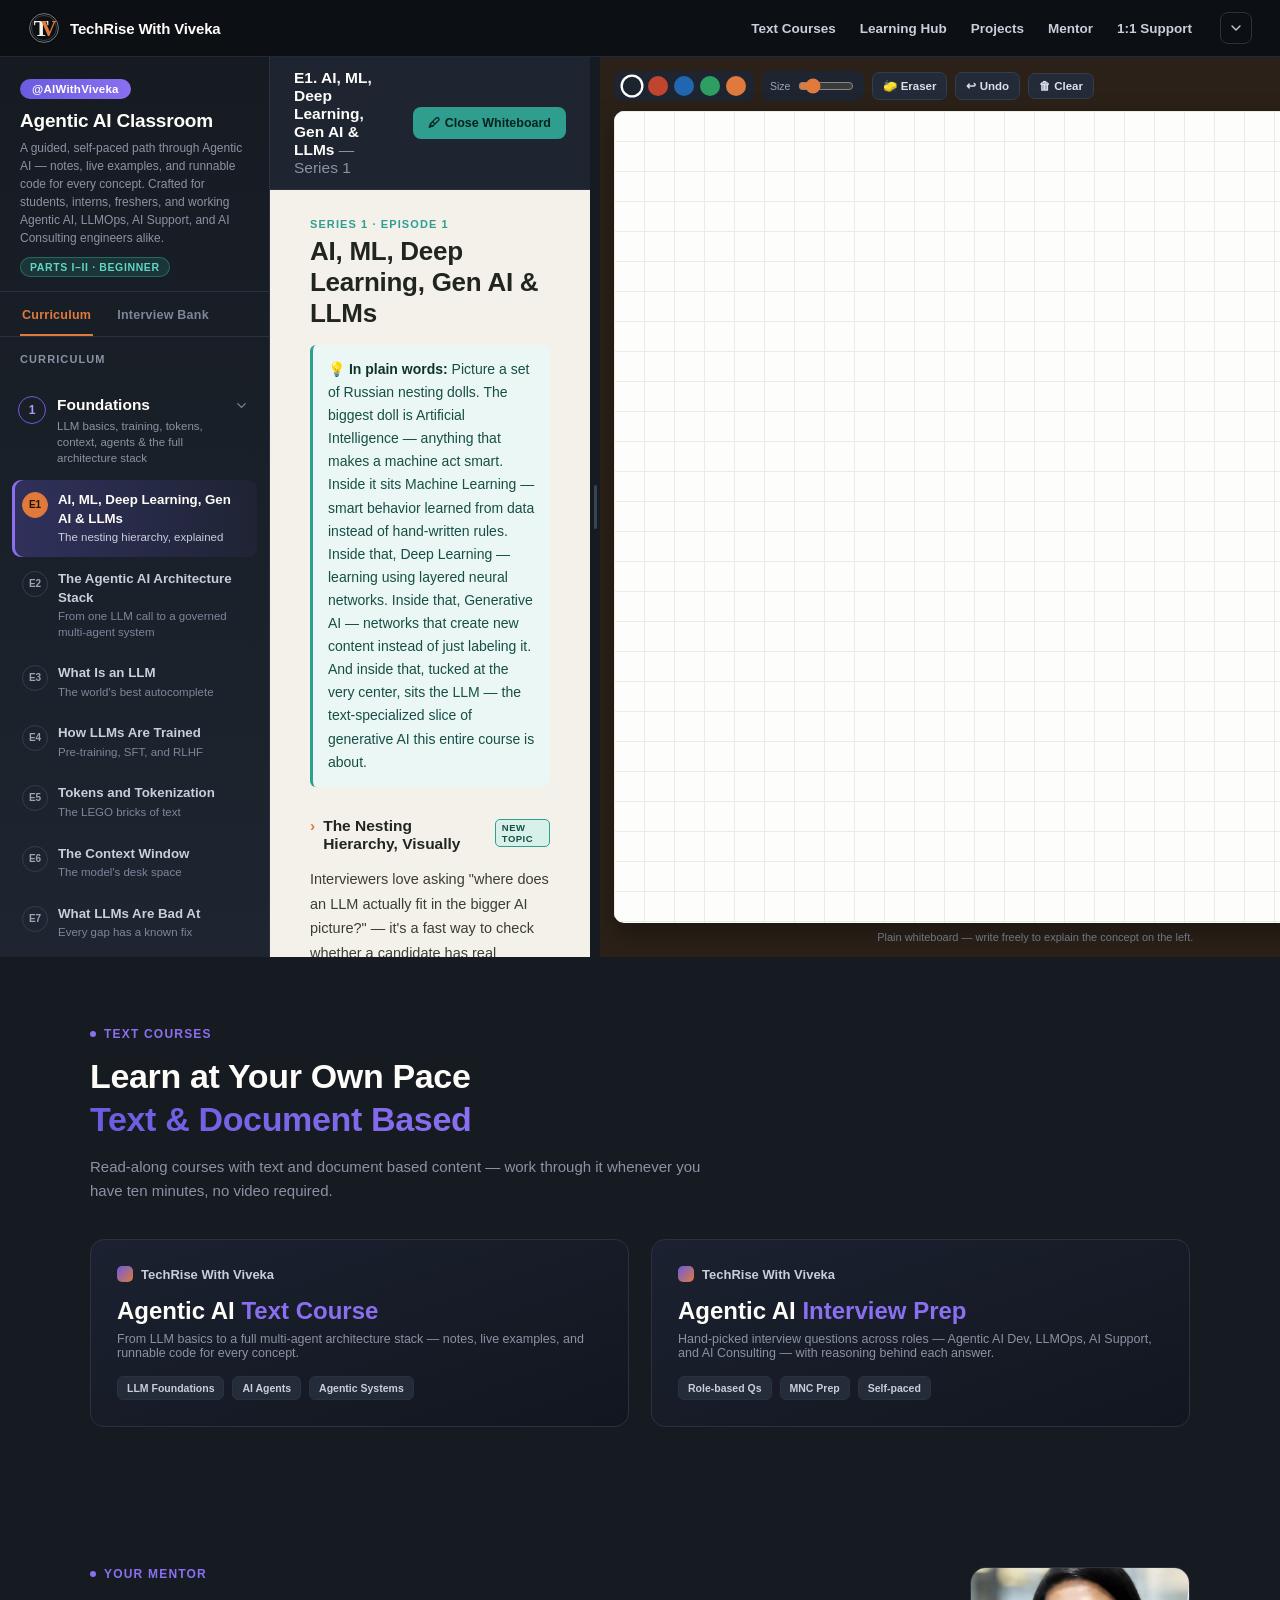
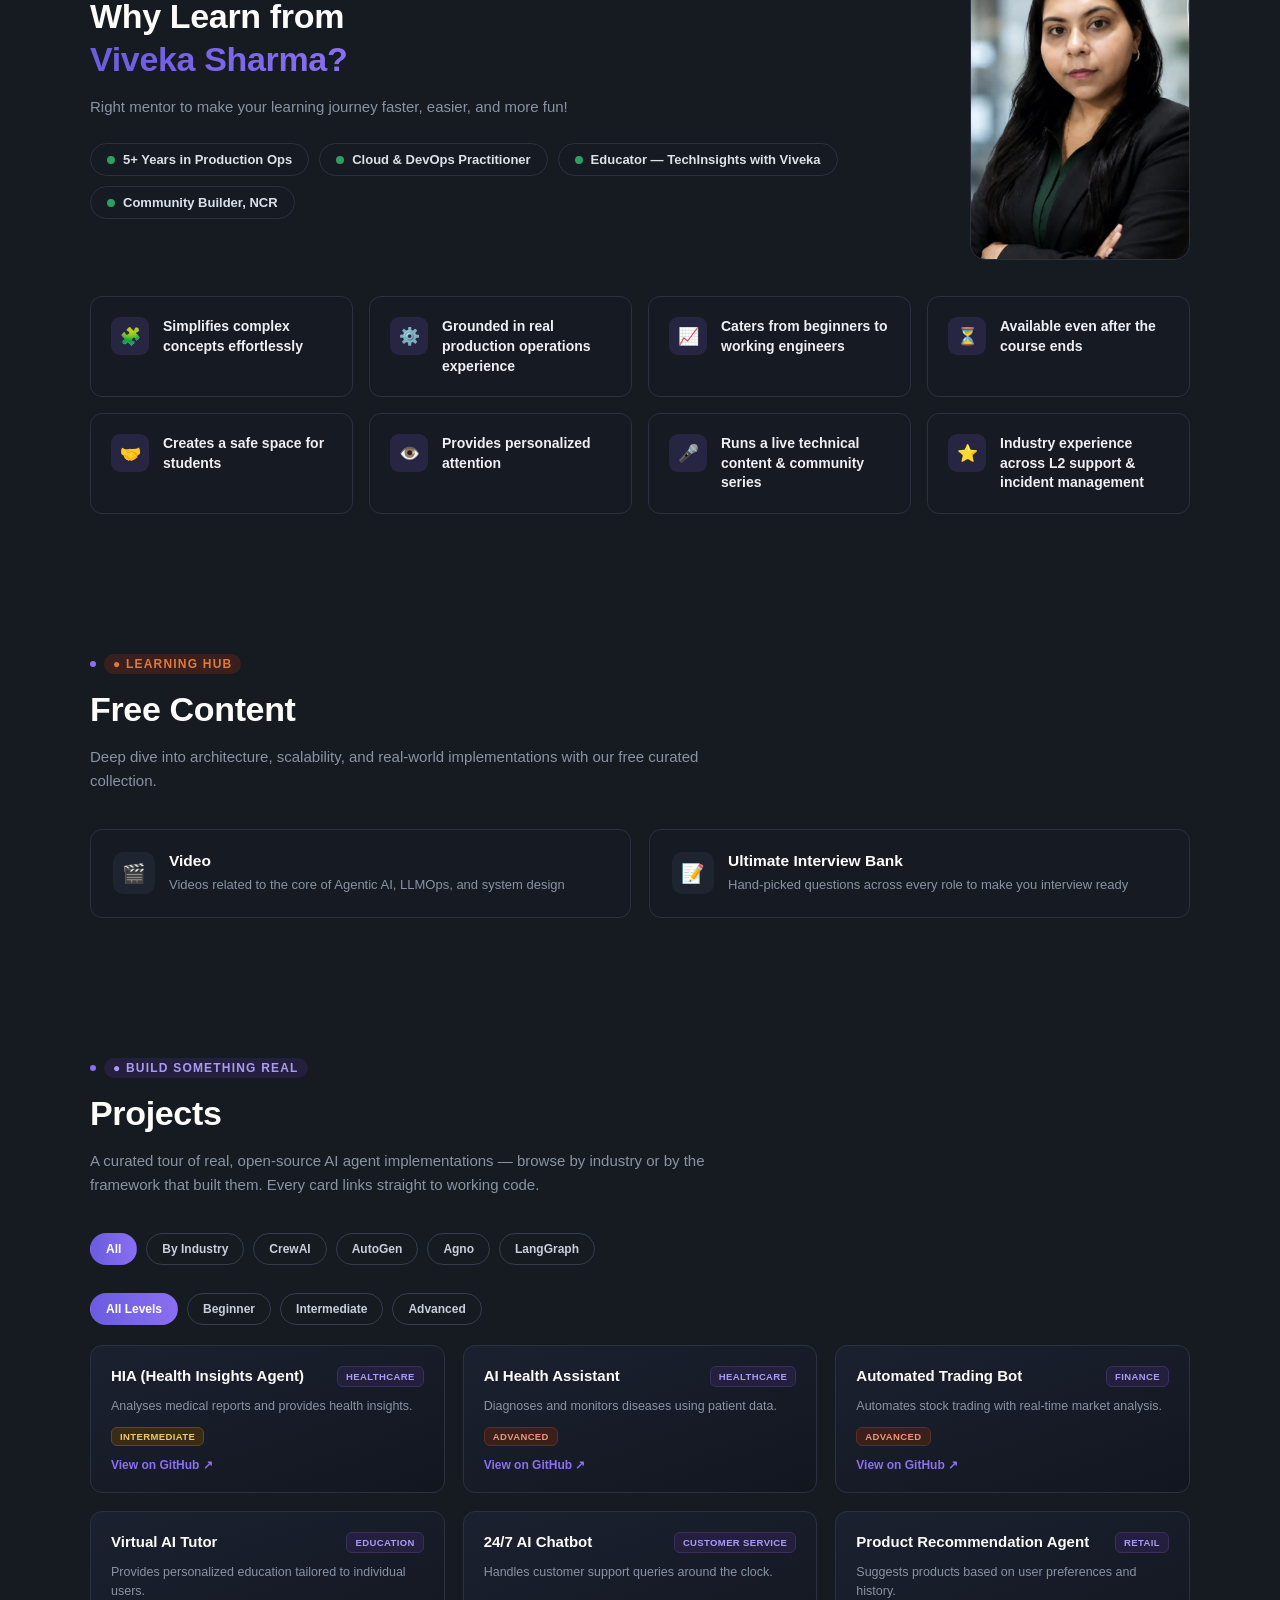
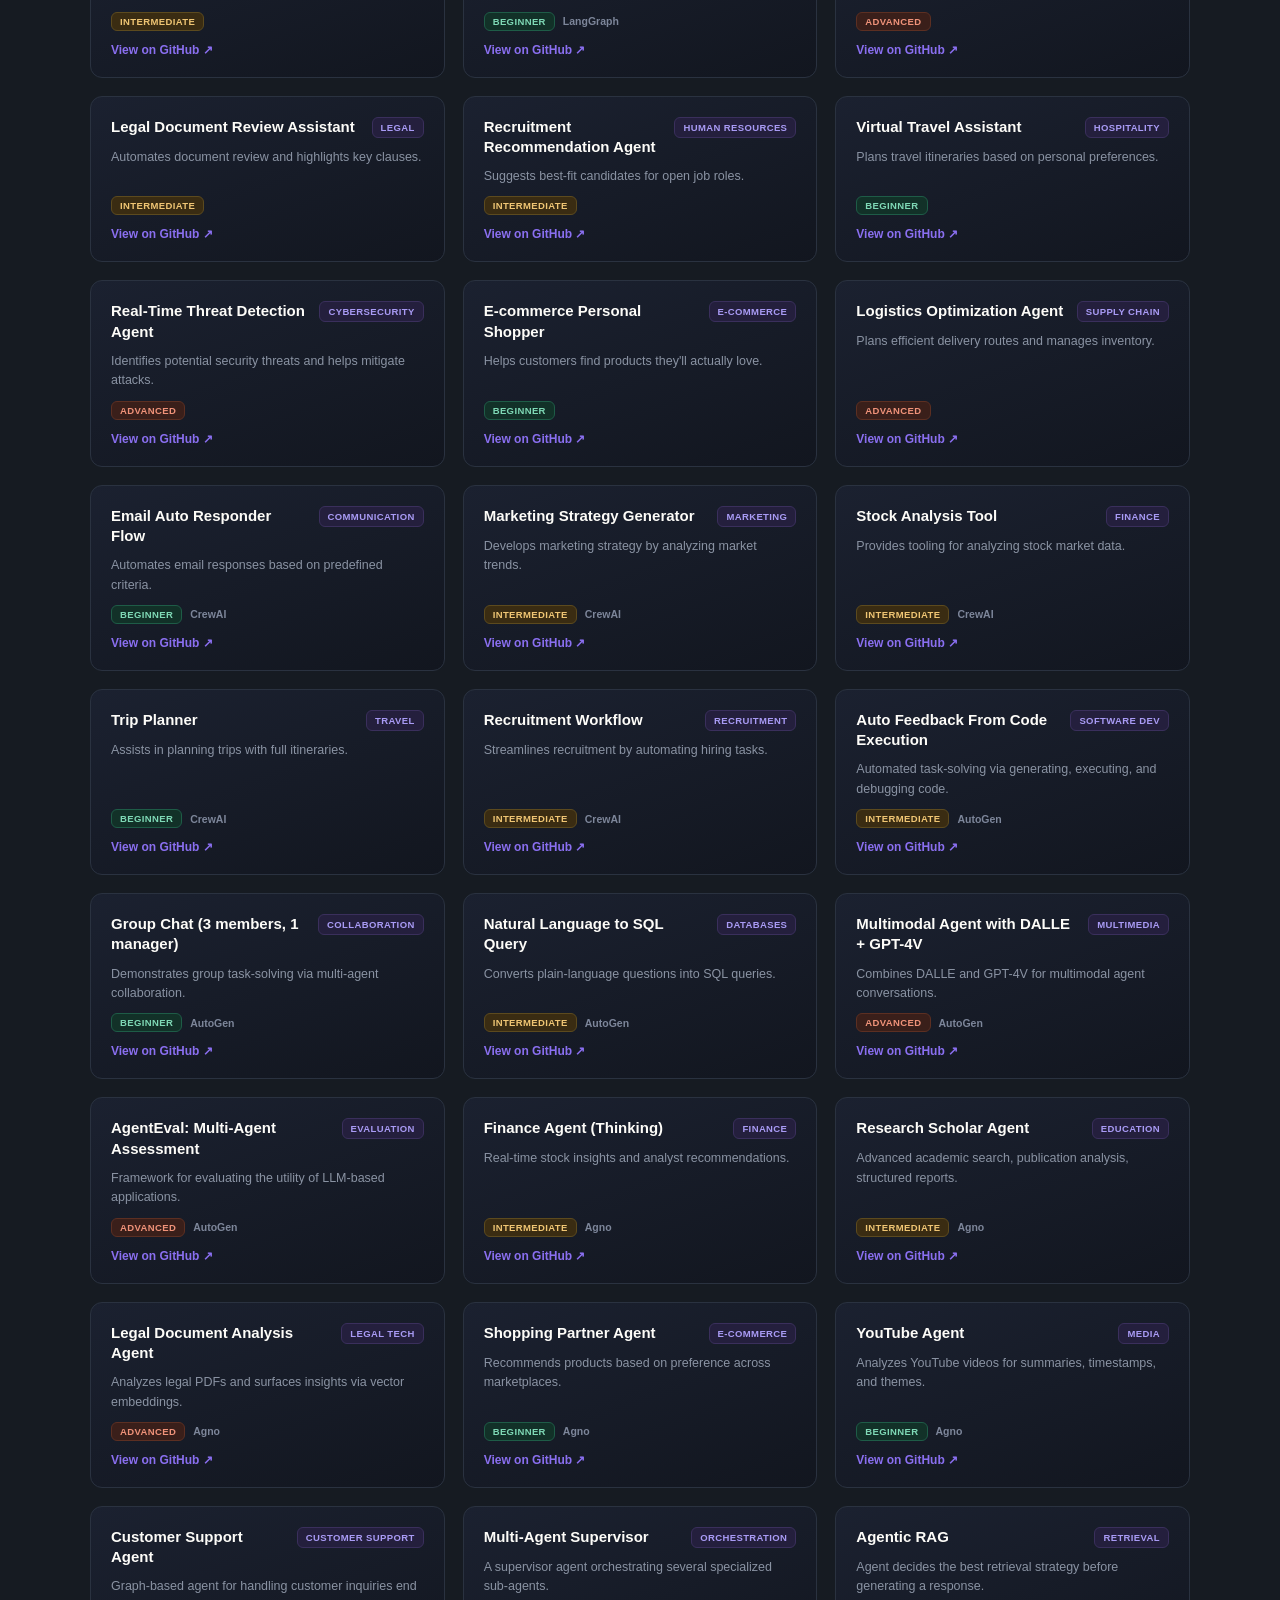
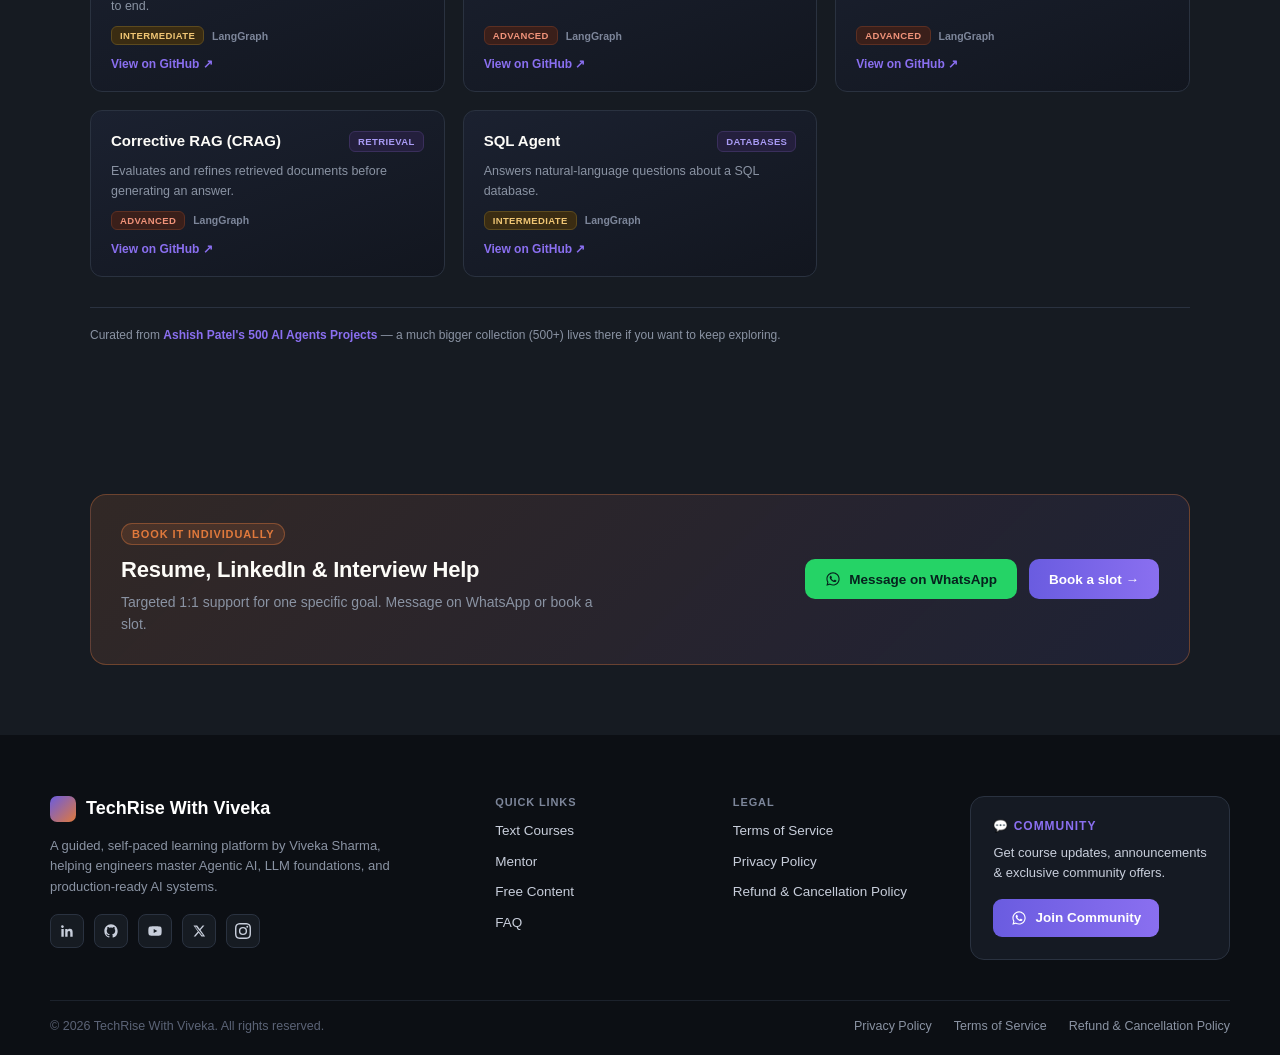
==== commit 1cb4832d: "Add files via upload" ====
--- a/index.html
+++ b/index.html
@@ -420,6 +420,50 @@
     padding:5px 9px; border-radius:6px;
   }
 
+  /* Projects */
+  .proj-filter-row{ display:flex; flex-wrap:wrap; gap:9px; margin-bottom:28px; }
+  .proj-filter-btn{
+    font-size:12px; font-weight:700; color:#c8cedb; background:transparent; border:1px solid #333d4d;
+    padding:8px 15px; border-radius:20px; cursor:pointer; transition:all .15s ease;
+  }
+  .proj-filter-btn:hover{ background:#242c3a; }
+  .proj-filter-btn.active{ background:linear-gradient(90deg,#6a5ce0,#8a6ff0); color:#fff; border-color:transparent; }
+  .proj-grid{ display:grid; grid-template-columns:repeat(auto-fit,minmax(270px,1fr)); gap:18px; }
+  .proj-card{
+    border-radius:12px; padding:20px; border:1px solid #2a3240; background:linear-gradient(160deg,#1b2130,#12161f);
+    display:flex; flex-direction:column; gap:10px;
+  }
+  .proj-card .pc-top{ display:flex; align-items:flex-start; justify-content:space-between; gap:10px; }
+  .proj-card h4{ font-size:15px; font-weight:800; margin:0; line-height:1.35; color:var(--white); }
+  .pc-industry{
+    flex:0 0 auto; font-size:9.5px; font-weight:800; text-transform:uppercase; letter-spacing:.04em;
+    color:#a99bf5; background:#241f3d; border:1px solid #3a2f5c; padding:4px 8px; border-radius:6px; white-space:nowrap;
+  }
+  .proj-card p{ font-size:12.5px; color:var(--text-dim); line-height:1.55; margin:0; flex:1; }
+  .pc-fw{ font-size:10.5px; font-weight:700; color:#7d869a; }
+  .pc-meta-row{ display:flex; align-items:center; gap:8px; flex-wrap:wrap; }
+  .pc-level{
+    font-size:9.5px; font-weight:800; text-transform:uppercase; letter-spacing:.04em;
+    padding:3px 8px; border-radius:6px; border:1px solid transparent;
+  }
+  .pc-level.beginner{ color:#7fd9b6; background:#123128; border-color:#1e5c47; }
+  .pc-level.intermediate{ color:#f0c674; background:#3a2c12; border-color:#5c4a1e; }
+  .pc-level.advanced{ color:#f0937a; background:#3a1f1a; border-color:#5c2f22; }
+  .proj-filter-row.level-row{ margin-bottom:20px; }
+  .proj-filter-btn.level-btn.beginner.active{ background:linear-gradient(90deg,#1e5c47,#2f9e8f); }
+  .proj-filter-btn.level-btn.intermediate.active{ background:linear-gradient(90deg,#8a5a1e,#e0793c); }
+  .proj-filter-btn.level-btn.advanced.active{ background:linear-gradient(90deg,#7a2f22,#c0463a); }
+  .pc-link{
+    display:inline-flex; align-items:center; gap:5px; font-size:12px; font-weight:700; color:#8a6ff0;
+    text-decoration:none; margin-top:2px;
+  }
+  .pc-link:hover{ color:#a99bf5; }
+  .proj-credit{
+    font-size:12px; color:var(--text-dim); margin-top:30px; padding-top:20px; border-top:1px solid #2a3240;
+  }
+  .proj-credit a{ color:#8a6ff0; text-decoration:none; font-weight:700; }
+  .proj-credit a:hover{ text-decoration:underline; }
+
   /* Mentor */
   .mentor-badges{ display:flex; flex-wrap:wrap; gap:10px; margin-bottom:34px; }
   .mentor-badge{
@@ -550,6 +594,7 @@
   <div class="tn-links">
     <a href="#textCourses">Text Courses</a>
     <a href="#freeContent">Learning Hub</a>
+    <a href="#projects">Projects</a>
     <a href="#mentor">Mentor</a>
     <a href="#support1on1">1:1 Support</a>
   </div>
@@ -765,6 +810,32 @@
         <div><h4>Ultimate Interview Bank</h4><p>Hand-picked questions across every role to make you interview ready</p></div>
       </div>
     </div>
+  </section>
+
+  <!-- PROJECTS -->
+  <section class="landing-section" id="projects">
+    <div class="landing-eyebrow"><span style="background:#241f3d;color:#a99bf5;padding:3px 9px;border-radius:14px;">● Build Something Real</span></div>
+    <h2 class="landing-h2" style="margin-top:14px;">Projects</h2>
+    <p class="landing-sub">A curated tour of real, open-source AI agent implementations — browse by industry or by the framework that built them. Every card links straight to working code.</p>
+
+    <div class="proj-filter-row" id="projFilterRow">
+      <button class="proj-filter-btn active" data-cat="all">All</button>
+      <button class="proj-filter-btn" data-cat="industry">By Industry</button>
+      <button class="proj-filter-btn" data-cat="crewai">CrewAI</button>
+      <button class="proj-filter-btn" data-cat="autogen">AutoGen</button>
+      <button class="proj-filter-btn" data-cat="agno">Agno</button>
+      <button class="proj-filter-btn" data-cat="langgraph">LangGraph</button>
+    </div>
+    <div class="proj-filter-row level-row" id="projLevelRow">
+      <button class="proj-filter-btn level-btn active" data-level="all">All Levels</button>
+      <button class="proj-filter-btn level-btn beginner" data-level="beginner">Beginner</button>
+      <button class="proj-filter-btn level-btn intermediate" data-level="intermediate">Intermediate</button>
+      <button class="proj-filter-btn level-btn advanced" data-level="advanced">Advanced</button>
+    </div>
+
+    <div class="proj-grid" id="projGrid"></div>
+
+    <p class="proj-credit">Curated from <a href="https://github.com/ashishpatel26/500-AI-Agents-Projects" target="_blank" rel="noopener">Ashish Patel's 500 AI Agents Projects</a> — a much bigger collection (500+) lives there if you want to keep exploring.</p>
   </section>
 
   <!-- 1:1 SUPPORT -->
@@ -3689,6 +3760,98 @@
 });
 
 /* init */
+/* ============ PROJECTS ============ */
+const projects = [
+  // -- Industry --
+  { name:"HIA (Health Insights Agent)", cat:"industry", tag:"Healthcare", fw:null, level:"intermediate", desc:"Analyses medical reports and provides health insights." },
+  { name:"AI Health Assistant", cat:"industry", tag:"Healthcare", fw:null, level:"advanced", desc:"Diagnoses and monitors diseases using patient data." },
+  { name:"Automated Trading Bot", cat:"industry", tag:"Finance", fw:null, level:"advanced", desc:"Automates stock trading with real-time market analysis." },
+  { name:"Virtual AI Tutor", cat:"industry", tag:"Education", fw:null, level:"intermediate", desc:"Provides personalized education tailored to individual users." },
+  { name:"24/7 AI Chatbot", cat:"industry", tag:"Customer Service", fw:"LangGraph", level:"beginner", desc:"Handles customer support queries around the clock." },
+  { name:"Product Recommendation Agent", cat:"industry", tag:"Retail", fw:null, level:"advanced", desc:"Suggests products based on user preferences and history." },
+  { name:"Legal Document Review Assistant", cat:"industry", tag:"Legal", fw:null, level:"intermediate", desc:"Automates document review and highlights key clauses." },
+  { name:"Recruitment Recommendation Agent", cat:"industry", tag:"Human Resources", fw:null, level:"intermediate", desc:"Suggests best-fit candidates for open job roles." },
+  { name:"Virtual Travel Assistant", cat:"industry", tag:"Hospitality", fw:null, level:"beginner", desc:"Plans travel itineraries based on personal preferences." },
+  { name:"Real-Time Threat Detection Agent", cat:"industry", tag:"Cybersecurity", fw:null, level:"advanced", desc:"Identifies potential security threats and helps mitigate attacks." },
+  { name:"E-commerce Personal Shopper", cat:"industry", tag:"E-commerce", fw:null, level:"beginner", desc:"Helps customers find products they'll actually love." },
+  { name:"Logistics Optimization Agent", cat:"industry", tag:"Supply Chain", fw:null, level:"advanced", desc:"Plans efficient delivery routes and manages inventory." },
+
+  // -- CrewAI --
+  { name:"Email Auto Responder Flow", cat:"crewai", tag:"Communication", fw:"CrewAI", level:"beginner", desc:"Automates email responses based on predefined criteria." },
+  { name:"Marketing Strategy Generator", cat:"crewai", tag:"Marketing", fw:"CrewAI", level:"intermediate", desc:"Develops marketing strategy by analyzing market trends." },
+  { name:"Stock Analysis Tool", cat:"crewai", tag:"Finance", fw:"CrewAI", level:"intermediate", desc:"Provides tooling for analyzing stock market data." },
+  { name:"Trip Planner", cat:"crewai", tag:"Travel", fw:"CrewAI", level:"beginner", desc:"Assists in planning trips with full itineraries." },
+  { name:"Recruitment Workflow", cat:"crewai", tag:"Recruitment", fw:"CrewAI", level:"intermediate", desc:"Streamlines recruitment by automating hiring tasks." },
+
+  // -- AutoGen --
+  { name:"Auto Feedback From Code Execution", cat:"autogen", tag:"Software Dev", fw:"AutoGen", level:"intermediate", desc:"Automated task-solving via generating, executing, and debugging code." },
+  { name:"Group Chat (3 members, 1 manager)", cat:"autogen", tag:"Collaboration", fw:"AutoGen", level:"beginner", desc:"Demonstrates group task-solving via multi-agent collaboration." },
+  { name:"Natural Language to SQL Query", cat:"autogen", tag:"Databases", fw:"AutoGen", level:"intermediate", desc:"Converts plain-language questions into SQL queries." },
+  { name:"Multimodal Agent with DALLE + GPT-4V", cat:"autogen", tag:"Multimedia", fw:"AutoGen", level:"advanced", desc:"Combines DALLE and GPT-4V for multimodal agent conversations." },
+  { name:"AgentEval: Multi-Agent Assessment", cat:"autogen", tag:"Evaluation", fw:"AutoGen", level:"advanced", desc:"Framework for evaluating the utility of LLM-based applications." },
+
+  // -- Agno --
+  { name:"Finance Agent (Thinking)", cat:"agno", tag:"Finance", fw:"Agno", level:"intermediate", desc:"Real-time stock insights and analyst recommendations." },
+  { name:"Research Scholar Agent", cat:"agno", tag:"Education", fw:"Agno", level:"intermediate", desc:"Advanced academic search, publication analysis, structured reports." },
+  { name:"Legal Document Analysis Agent", cat:"agno", tag:"Legal Tech", fw:"Agno", level:"advanced", desc:"Analyzes legal PDFs and surfaces insights via vector embeddings." },
+  { name:"Shopping Partner Agent", cat:"agno", tag:"E-commerce", fw:"Agno", level:"beginner", desc:"Recommends products based on preference across marketplaces." },
+  { name:"YouTube Agent", cat:"agno", tag:"Media", fw:"Agno", level:"beginner", desc:"Analyzes YouTube videos for summaries, timestamps, and themes." },
+
+  // -- LangGraph --
+  { name:"Customer Support Agent", cat:"langgraph", tag:"Customer Support", fw:"LangGraph", level:"intermediate", desc:"Graph-based agent for handling customer inquiries end to end." },
+  { name:"Multi-Agent Supervisor", cat:"langgraph", tag:"Orchestration", fw:"LangGraph", level:"advanced", desc:"A supervisor agent orchestrating several specialized sub-agents." },
+  { name:"Agentic RAG", cat:"langgraph", tag:"Retrieval", fw:"LangGraph", level:"advanced", desc:"Agent decides the best retrieval strategy before generating a response." },
+  { name:"Corrective RAG (CRAG)", cat:"langgraph", tag:"Retrieval", fw:"LangGraph", level:"advanced", desc:"Evaluates and refines retrieved documents before generating an answer." },
+  { name:"SQL Agent", cat:"langgraph", tag:"Databases", fw:"LangGraph", level:"intermediate", desc:"Answers natural-language questions about a SQL database." },
+];
+
+function renderProjects(){
+  const grid = document.getElementById('projGrid');
+  const cat = document.querySelector('.proj-filter-btn[data-cat].active').dataset.cat;
+  const level = document.querySelector('.proj-filter-btn[data-level].active').dataset.level;
+  const list = projects.filter(p =>
+    (cat === 'all' || p.cat === cat) && (level === 'all' || p.level === level)
+  );
+  const repoBase = "https://github.com/aiwithviveka/500-AI-Agents-Projects";
+  const anchorByCat = {
+    industry:"-industry-use-cases",
+    crewai:"crewai",
+    autogen:"autogen",
+    agno:"agno",
+    langgraph:"langgraph",
+  };
+  const levelLabel = { beginner:"Beginner", intermediate:"Intermediate", advanced:"Advanced" };
+  grid.innerHTML = list.length ? list.map(p => `
+    <div class="proj-card">
+      <div class="pc-top">
+        <h4>${p.name}</h4>
+        <span class="pc-industry">${p.tag}</span>
+      </div>
+      <p>${p.desc}</p>
+      <div class="pc-meta-row">
+        <span class="pc-level ${p.level}">${levelLabel[p.level]}</span>
+        ${p.fw ? `<span class="pc-fw">${p.fw}</span>` : ``}
+      </div>
+      <a class="pc-link" href="${repoBase}#${anchorByCat[p.cat]}" target="_blank" rel="noopener">View on GitHub ↗</a>
+    </div>
+  `).join("") : `<p style="color:var(--text-dim);font-size:13px;">No projects match this combination yet.</p>`;
+}
+document.querySelectorAll('.proj-filter-btn[data-cat]').forEach(btn=>{
+  btn.addEventListener('click', ()=>{
+    document.querySelectorAll('.proj-filter-btn[data-cat]').forEach(b=>b.classList.remove('active'));
+    btn.classList.add('active');
+    renderProjects();
+  });
+});
+document.querySelectorAll('.proj-filter-btn[data-level]').forEach(btn=>{
+  btn.addEventListener('click', ()=>{
+    document.querySelectorAll('.proj-filter-btn[data-level]').forEach(b=>b.classList.remove('active'));
+    btn.classList.add('active');
+    renderProjects();
+  });
+});
+renderProjects();
+
 /* ============ NAV COLLAPSE ============ */
 document.getElementById('navToggleBtn').addEventListener('click', ()=>{
   document.querySelector('.top-nav').classList.toggle('nav-collapsed');
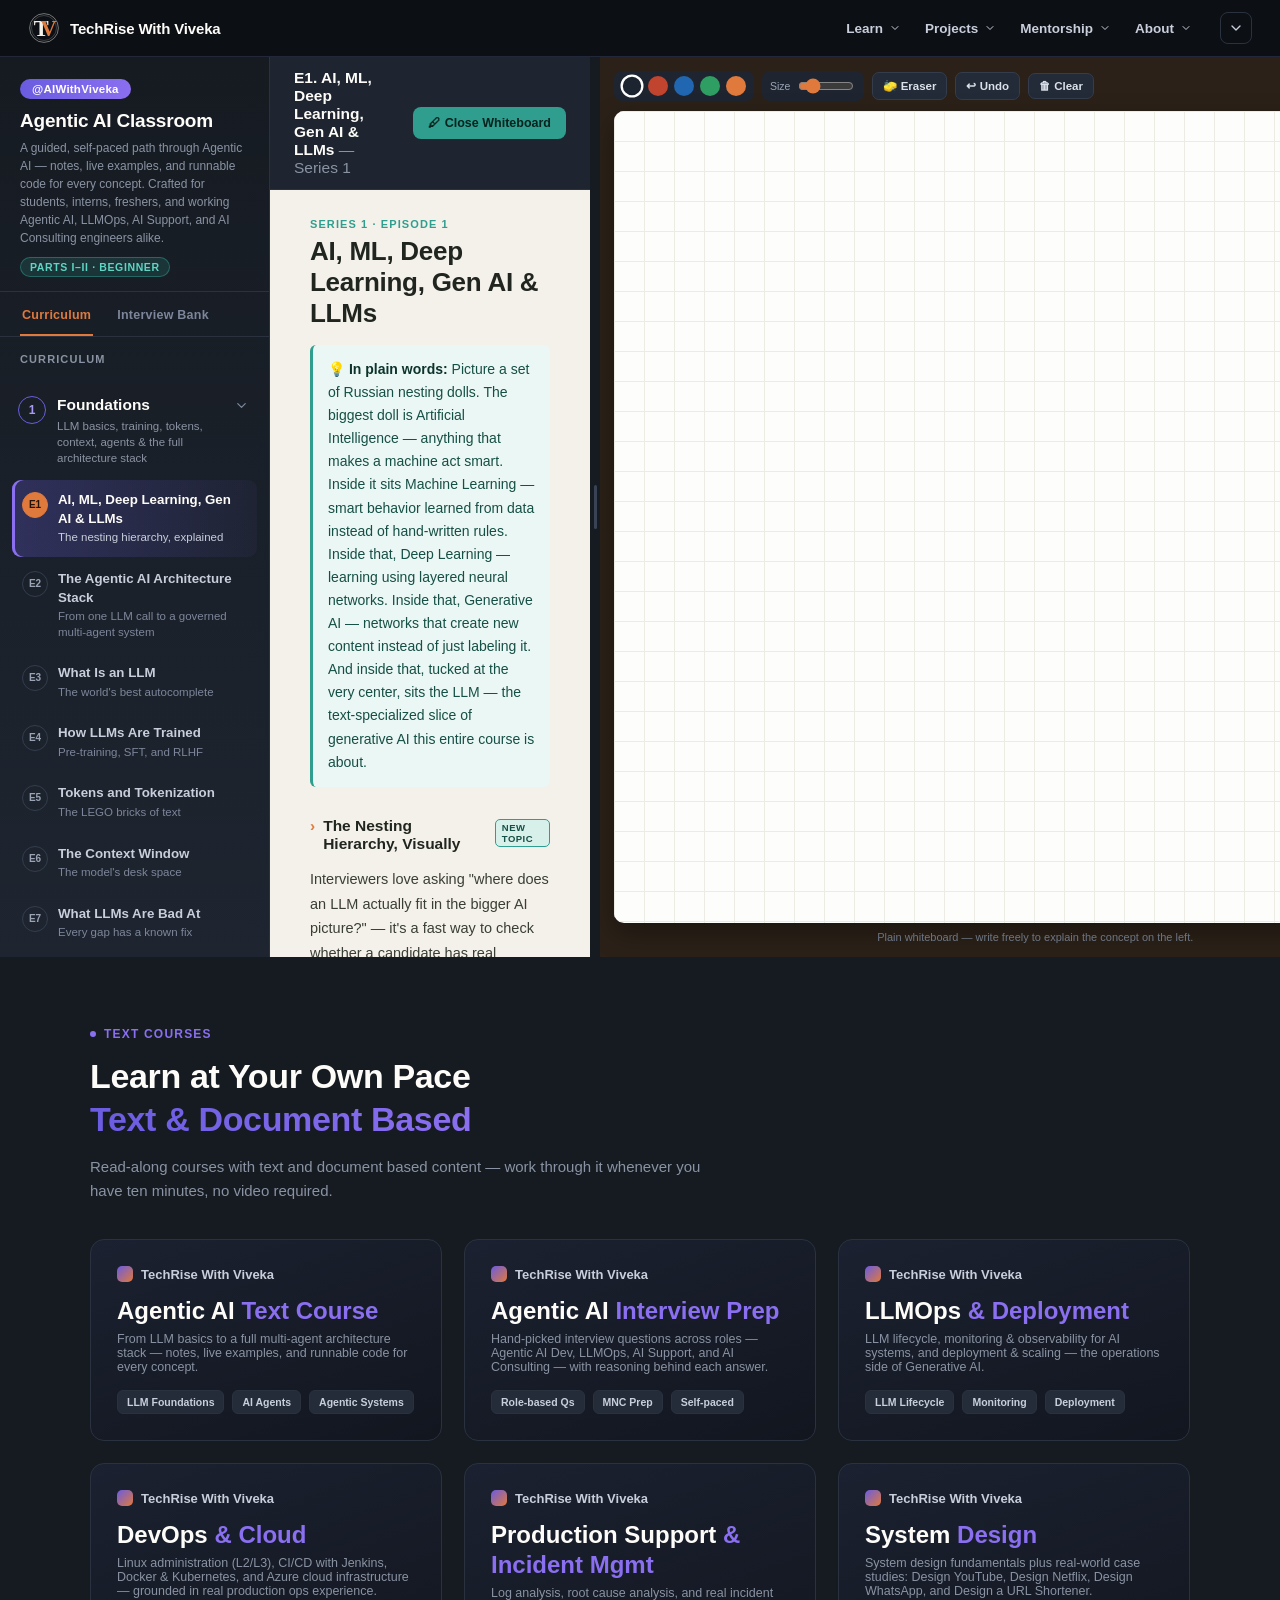
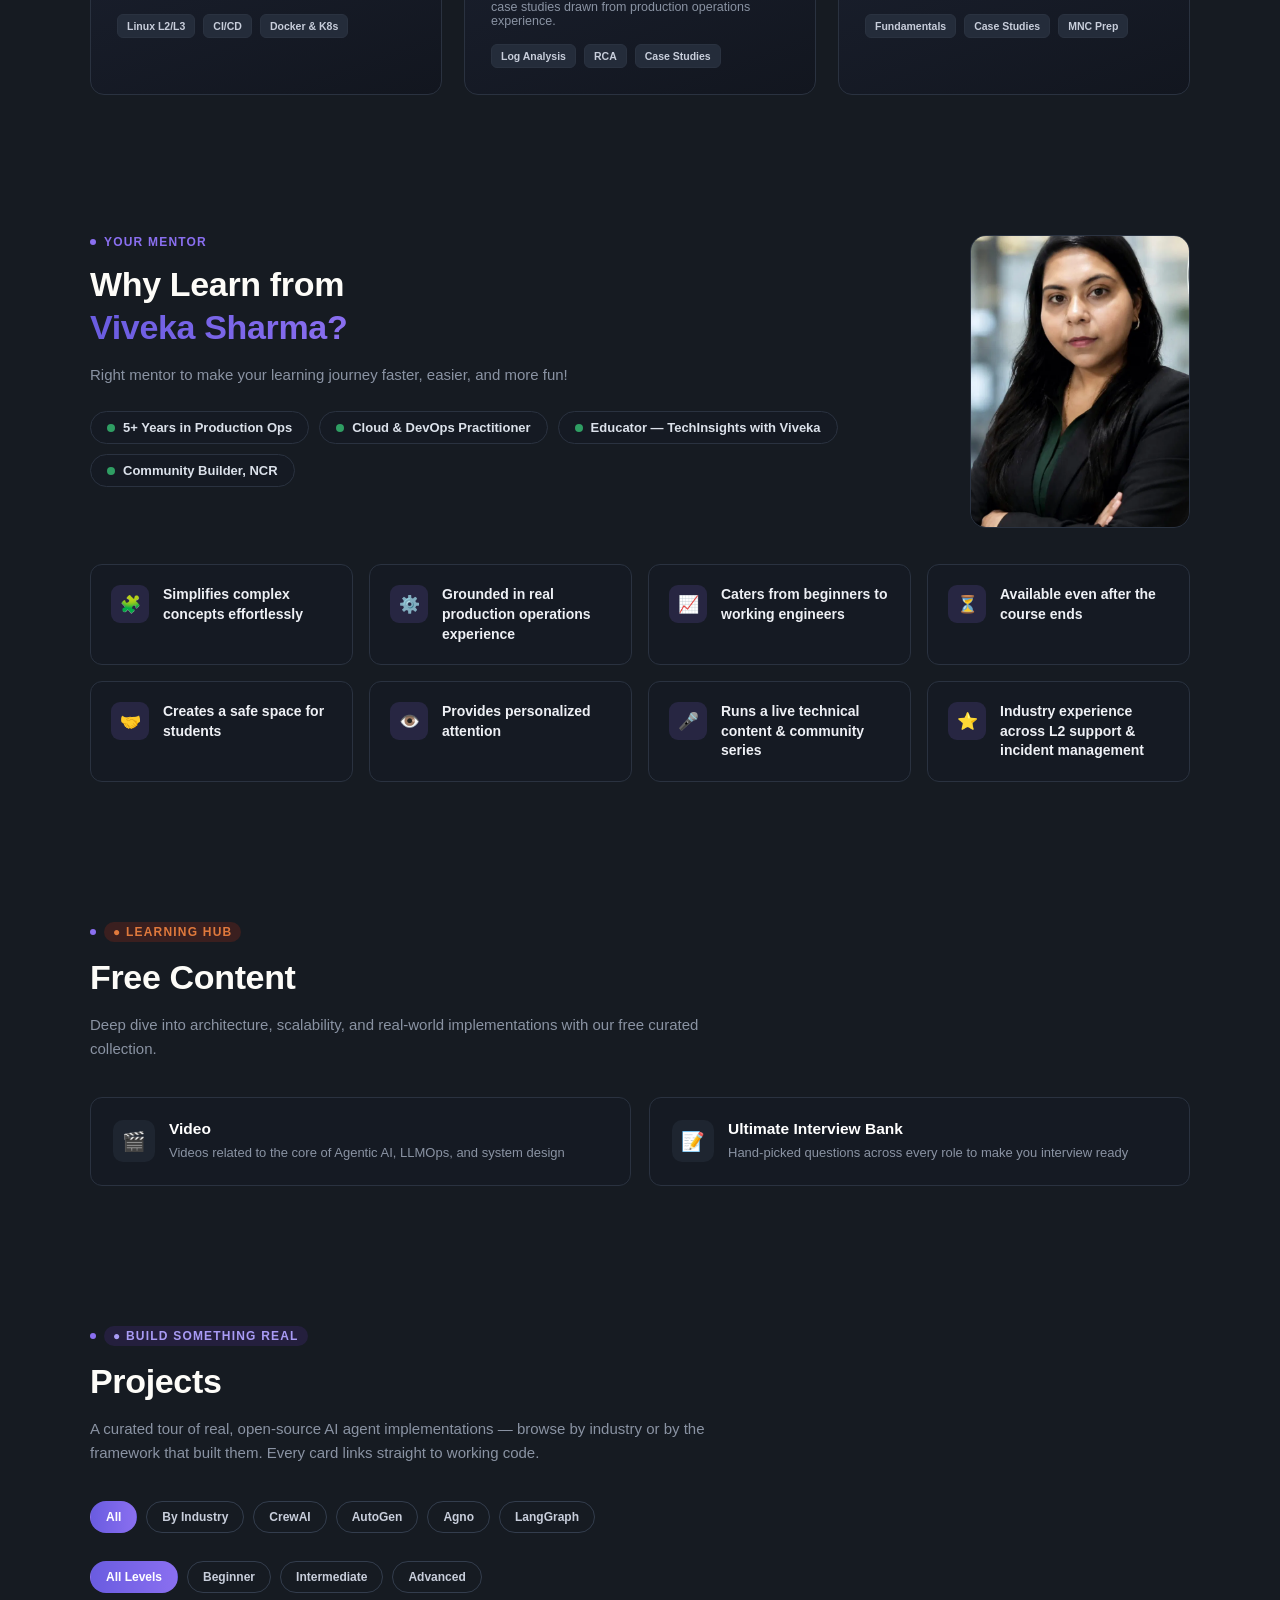
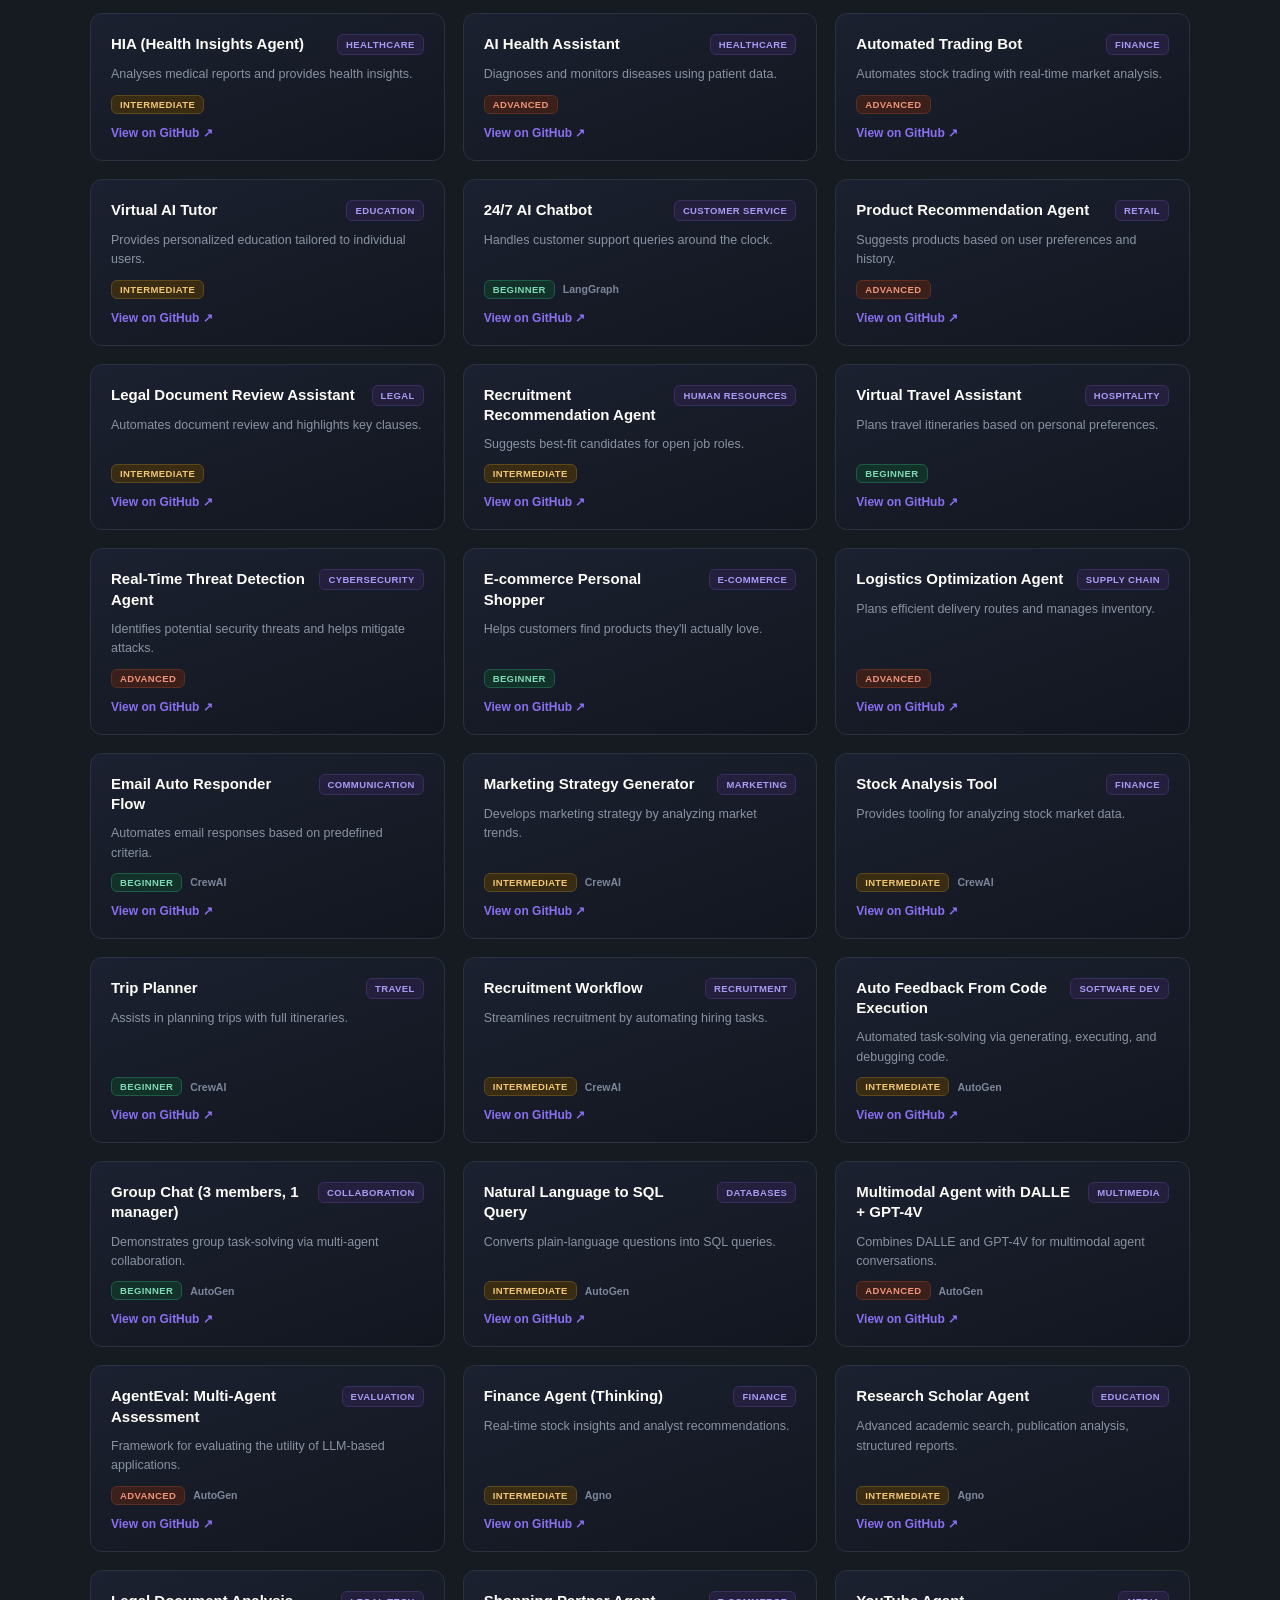
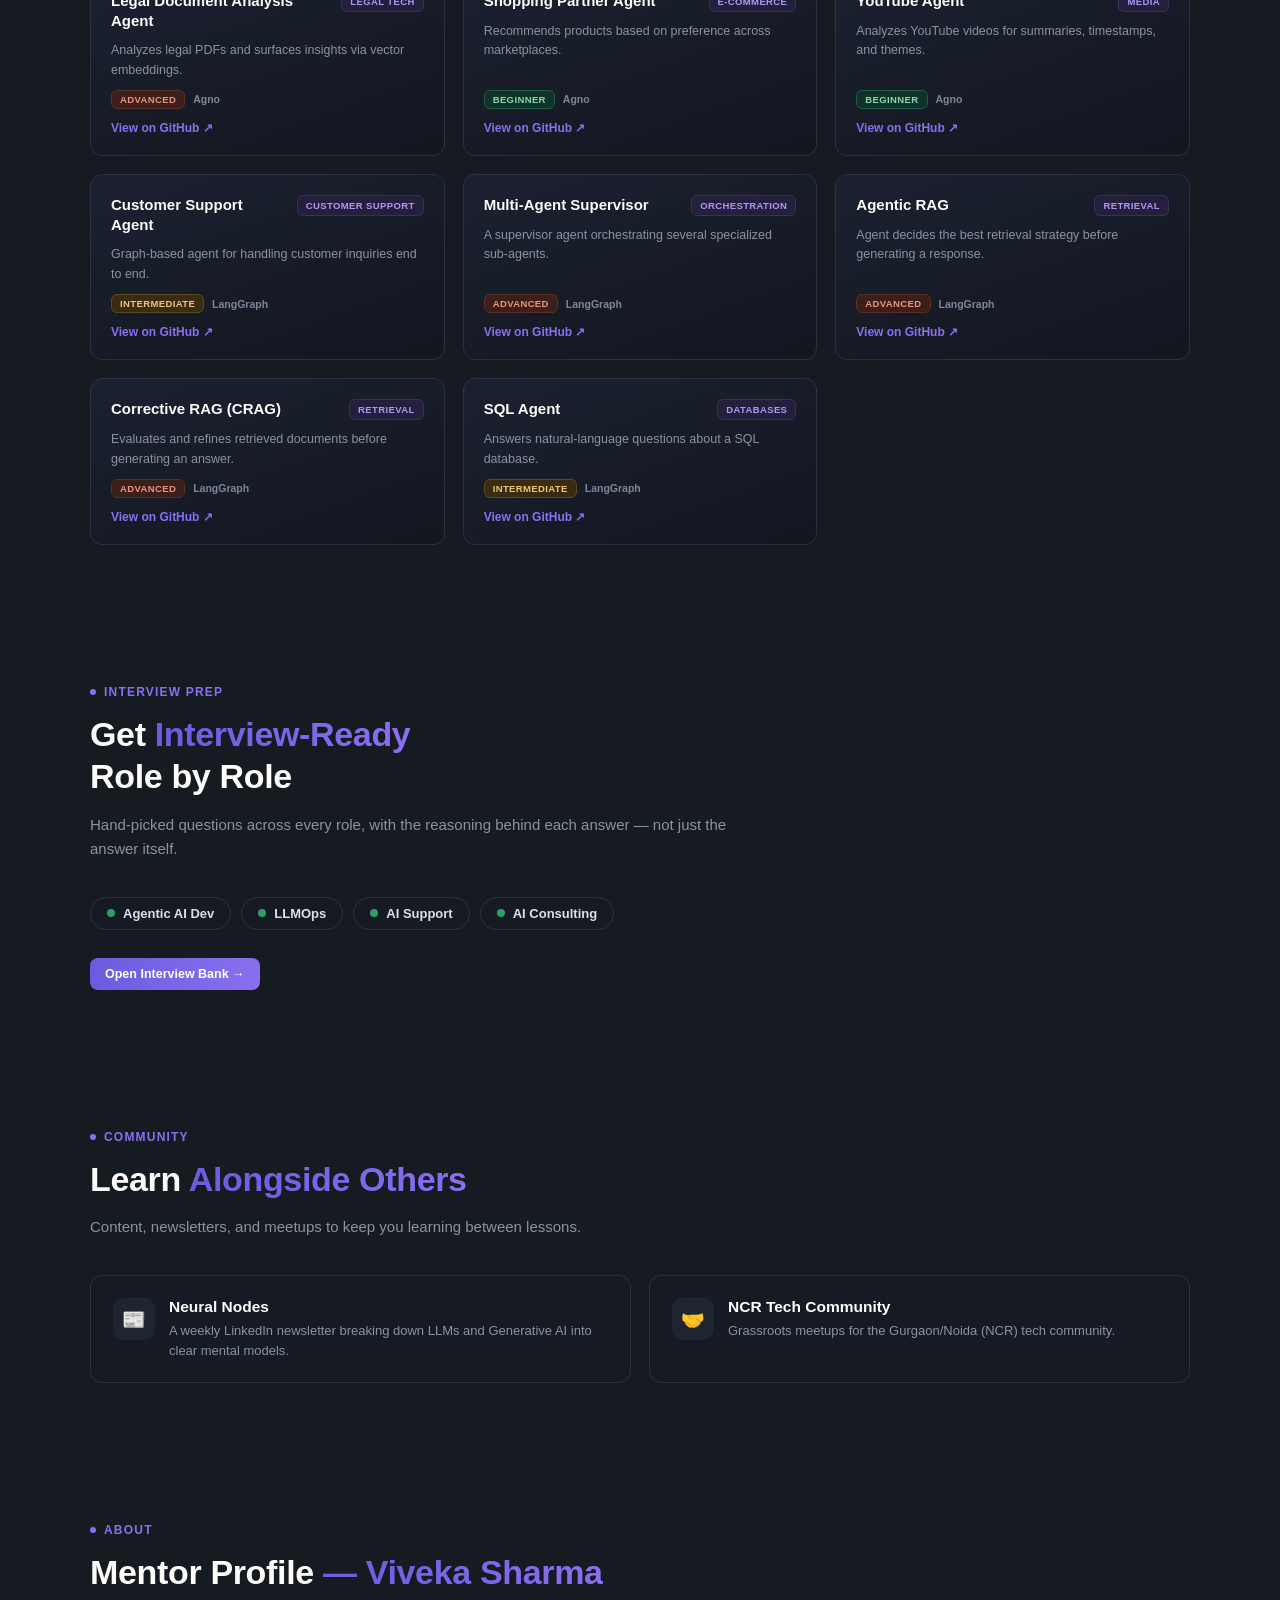
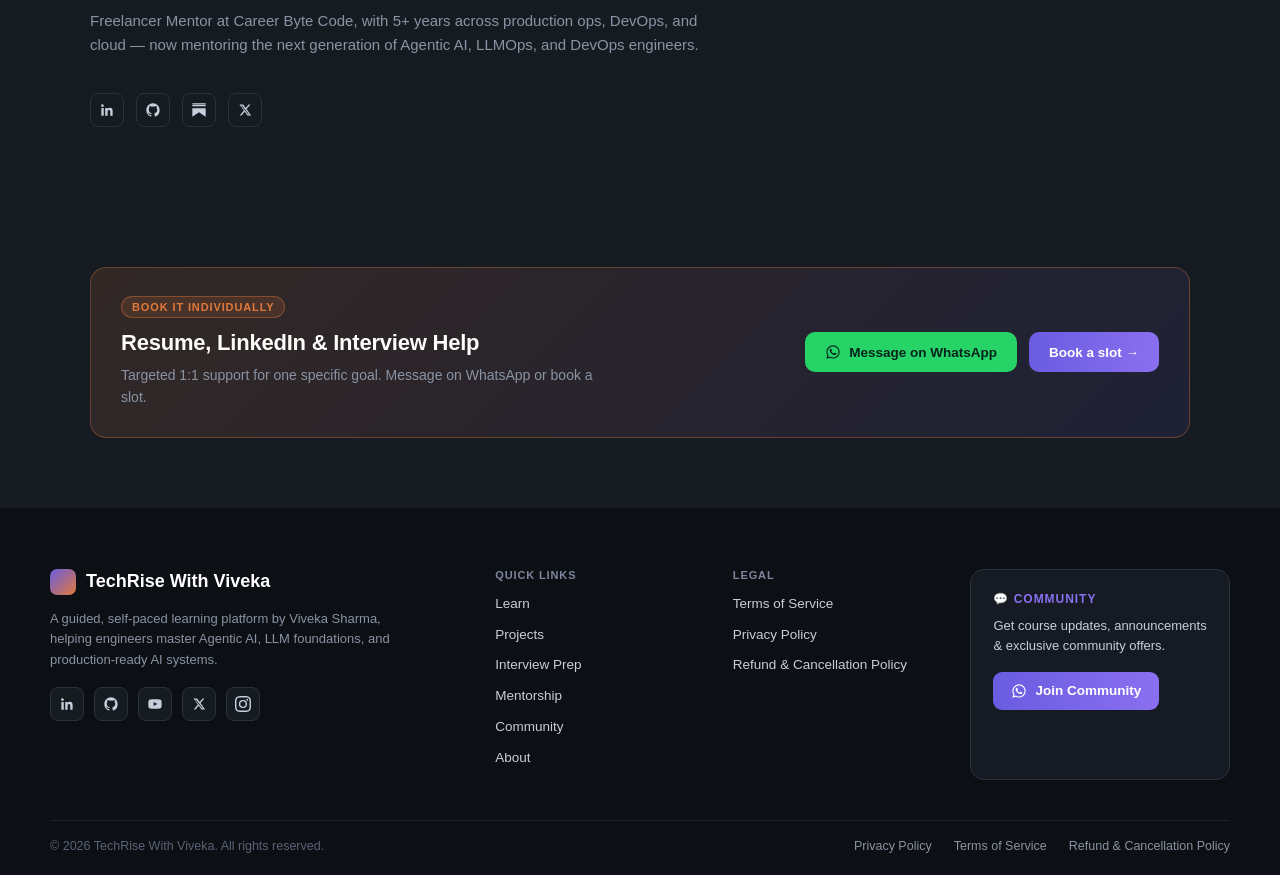
==== commit c236e2f5: "Add files via upload" ====
--- a/index.html
+++ b/index.html
@@ -584,19 +584,148 @@
     .top-nav{ gap:14px; padding:10px 14px; flex-wrap:wrap; }
     .top-nav .tn-links{ gap:14px; }
   }
+
+  /* ===== TOP NAV — DROPDOWN MENU ===== */
+  .tn-dropdown{ position:relative; }
+  .tn-dd-toggle{
+    display:flex; align-items:center; gap:6px;
+    background:transparent; border:none; padding:0;
+    color:#c8cedb; font-size:13.5px; font-weight:600; font-family:inherit;
+    cursor:pointer; transition:color .15s ease;
+  }
+  .tn-dd-toggle svg{ width:12px; height:12px; transition:transform .18s ease; flex:0 0 auto; }
+  .tn-dropdown:hover .tn-dd-toggle,
+  .tn-dropdown.open .tn-dd-toggle{ color:var(--white); }
+  .tn-dropdown:hover .tn-dd-toggle svg,
+  .tn-dropdown.open .tn-dd-toggle svg{ transform:rotate(180deg); }
+
+  .tn-dd-panel{
+    position:absolute; top:100%; left:50%; transform:translate(-50%,6px);
+    margin-top:14px; min-width:260px;
+    background:#161b22; border:1px solid #2a3240; border-radius:12px;
+    box-shadow:0 18px 38px rgba(0,0,0,.45);
+    padding:8px; opacity:0; visibility:hidden; pointer-events:none;
+    transition:opacity .15s ease, transform .15s ease, visibility .15s ease;
+    z-index:300;
+  }
+  /* Invisible bridge over the gap between the toggle and the panel, so moving
+     the mouse straight down from the button to the panel never leaves a
+     hoverable area (which was previously closing the menu mid-move). */
+  .tn-dd-panel::before{
+    content:''; position:absolute; top:-14px; left:0; right:0; height:14px;
+  }
+  .tn-dropdown:hover .tn-dd-panel,
+  .tn-dropdown.open .tn-dd-panel{
+    opacity:1; visibility:visible; pointer-events:auto; transform:translate(-50%,0);
+  }
+  .tn-dd-item{
+    display:flex; align-items:center; justify-content:space-between; gap:10px;
+    padding:10px 12px; border-radius:8px; text-decoration:none;
+    color:#c8cedb; font-size:13.3px; font-weight:600; line-height:1.35;
+    transition:background .15s ease, color .15s ease; white-space:nowrap;
+  }
+  .tn-dd-item:hover{ background:#242c3a; color:var(--white); }
+  .tn-dd-item.current{
+    background:linear-gradient(90deg, rgba(106,92,224,0.28), rgba(106,92,224,0.06));
+    color:var(--white); box-shadow:inset 3px 0 0 #8a6ff0;
+  }
+  .tn-badge{
+    flex:0 0 auto; font-size:9.5px; font-weight:800; letter-spacing:.04em; text-transform:uppercase;
+    color:var(--text-dim); border:1px solid #333d4d; padding:2px 7px; border-radius:20px;
+  }
+  .tn-dd-item.current .tn-badge{ color:#5fd6c4; border-color:rgba(47,158,143,0.5); background:rgba(47,158,143,0.18); }
+
+  /* Nested flyout submenu (e.g. Mentorship inside Projects) */
+  .tn-dd-item.has-sub{ position:relative; padding:0; display:block; }
+  .tn-dd-subtoggle{
+    width:100%; display:flex; align-items:center; justify-content:space-between; gap:10px;
+    background:transparent; border:none; padding:10px 12px; border-radius:8px;
+    color:#c8cedb; font-size:13.3px; font-weight:600; font-family:inherit; text-align:left;
+    cursor:pointer; transition:background .15s ease, color .15s ease;
+  }
+  .tn-dd-subtoggle svg{ width:12px; height:12px; flex:0 0 auto; transition:transform .15s ease; }
+  .tn-dd-subtoggle:hover,
+  .has-sub.sub-open .tn-dd-subtoggle{ background:#242c3a; color:var(--white); }
+  .has-sub.sub-open .tn-dd-subtoggle svg{ transform:rotate(90deg); }
+
+  .tn-dd-subpanel{
+    position:absolute; top:0; left:100%; margin-left:8px; min-width:230px;
+    background:#161b22; border:1px solid #2a3240; border-radius:12px;
+    box-shadow:0 18px 38px rgba(0,0,0,.45);
+    padding:8px; opacity:0; visibility:hidden; pointer-events:none;
+    transform:translateX(4px);
+    transition:opacity .15s ease, transform .15s ease, visibility .15s ease;
+  }
+  .has-sub:hover .tn-dd-subpanel,
+  .has-sub.sub-open .tn-dd-subpanel{
+    opacity:1; visibility:visible; pointer-events:auto; transform:translateX(0);
+  }
+
+  @media (max-width:900px){
+    .top-nav .tn-links{ gap:16px; }
+    .tn-dd-panel{ left:0; transform:translate(0,6px); min-width:240px; }
+    .tn-dropdown:hover .tn-dd-panel,
+    .tn-dropdown.open .tn-dd-panel{ transform:translate(0,0); }
+
+    .tn-dd-subpanel{
+      position:static; left:auto; margin-left:0; margin-top:2px; transform:none;
+      box-shadow:none; border:none; border-left:2px solid #333d4d; border-radius:0;
+      padding:2px 0 2px 12px; display:none;
+    }
+    .has-sub:hover .tn-dd-subpanel{ opacity:0; visibility:hidden; pointer-events:none; }
+    .has-sub.sub-open .tn-dd-subpanel{ display:block; opacity:1; visibility:visible; pointer-events:auto; }
+  }
 </style>
 </head>
 <body>
 
 <!-- ===== TOP NAV ===== -->
 <nav class="top-nav">
-  <a href="#" class="tn-brand" style="text-decoration:none;display:inline-flex;align-items:center;gap:10px;"><svg width="32" height="32" viewBox="0 0 200 200" xmlns="http://www.w3.org/2000/svg" style="flex:0 0 auto;" aria-hidden="true"><circle cx="100" cy="100" r="90" fill="none" stroke="#e8e6df" stroke-width="3"/><circle cx="100" cy="100" r="78" fill="none" stroke="#e8e6df" stroke-width="1.4"/><text x="82" y="152" font-family="Georgia,'Times New Roman',serif" font-weight="700" font-size="140" text-anchor="middle" fill="#f4f1ea">T</text><text x="128" y="152" font-family="Georgia,'Times New Roman',serif" font-weight="700" font-size="140" text-anchor="middle" fill="#e0793c">V</text></svg><span>TechRise With Viveka</span></a>
+  <a href="index.html" class="tn-brand" style="text-decoration:none;display:inline-flex;align-items:center;gap:10px;"><svg width="32" height="32" viewBox="0 0 200 200" xmlns="http://www.w3.org/2000/svg" style="flex:0 0 auto;" aria-hidden="true"><circle cx="100" cy="100" r="90" fill="none" stroke="#e8e6df" stroke-width="3"/><circle cx="100" cy="100" r="78" fill="none" stroke="#e8e6df" stroke-width="1.4"/><text x="82" y="152" font-family="Georgia,'Times New Roman',serif" font-weight="700" font-size="140" text-anchor="middle" fill="#f4f1ea">T</text><text x="128" y="152" font-family="Georgia,'Times New Roman',serif" font-weight="700" font-size="140" text-anchor="middle" fill="#e0793c">V</text></svg><span>TechRise With Viveka</span></a>
   <div class="tn-links">
-    <a href="#textCourses">Text Courses</a>
-    <a href="#freeContent">Learning Hub</a>
-    <a href="#projects">Projects</a>
-    <a href="#mentor">Mentor</a>
-    <a href="#support1on1">1:1 Support</a>
+
+    <div class="tn-dropdown">
+      <button type="button" class="tn-dd-toggle">Learn
+        <svg viewBox="0 0 24 24" fill="none" stroke="currentColor" stroke-width="2" stroke-linecap="round" stroke-linejoin="round"><polyline points="6 9 12 15 18 9"></polyline></svg>
+      </button>
+      <div class="tn-dd-panel">
+        <a href="index.html" class="tn-dd-item current"><span>Agentic AI Classroom</span><span class="tn-badge">You're here</span></a>
+        <a href="system-design-classroom.html" class="tn-dd-item"><span>System Design Classroom</span></a>
+      </div>
+    </div>
+
+    <div class="tn-dropdown">
+      <button type="button" class="tn-dd-toggle">Projects
+        <svg viewBox="0 0 24 24" fill="none" stroke="currentColor" stroke-width="2" stroke-linecap="round" stroke-linejoin="round"><polyline points="6 9 12 15 18 9"></polyline></svg>
+      </button>
+      <div class="tn-dd-panel">
+        <a href="#interviewPrep" class="tn-dd-item"><span>Interview Prep</span></a>
+        <a href="#projects" class="tn-dd-item"><span>Agentic AI</span></a>
+        <a href="system-design-projects.html" class="tn-dd-item"><span>System Design</span><span class="tn-badge">Coming soon</span></a>
+      </div>
+    </div>
+
+    <div class="tn-dropdown">
+      <button type="button" class="tn-dd-toggle">Mentorship
+        <svg viewBox="0 0 24 24" fill="none" stroke="currentColor" stroke-width="2" stroke-linecap="round" stroke-linejoin="round"><polyline points="6 9 12 15 18 9"></polyline></svg>
+      </button>
+      <div class="tn-dd-panel">
+        <a href="#support1on1" class="tn-dd-item"><span>1:1 Guidance</span></a>
+        <a href="#support1on1" class="tn-dd-item"><span>Resume &amp; ATS Optimization</span></a>
+        <a href="#support1on1" class="tn-dd-item"><span>LinkedIn / Personal Branding</span></a>
+      </div>
+    </div>
+
+    <div class="tn-dropdown">
+      <button type="button" class="tn-dd-toggle">About
+        <svg viewBox="0 0 24 24" fill="none" stroke="currentColor" stroke-width="2" stroke-linecap="round" stroke-linejoin="round"><polyline points="6 9 12 15 18 9"></polyline></svg>
+      </button>
+      <div class="tn-dd-panel">
+        <a href="#about" class="tn-dd-item"><span>Mentor Profile — Viveka Sharma</span></a>
+        <a href="#about" class="tn-dd-item"><span>Connect (LinkedIn, GitHub, Substack, X)</span></a>
+      </div>
+    </div>
+
   </div>
   <button class="nav-toggle-btn" id="navToggleBtn" aria-label="Collapse navigation links" title="Collapse navigation links">
     <svg viewBox="0 0 24 24" fill="none" stroke="currentColor" stroke-width="2" stroke-linecap="round" stroke-linejoin="round"><polyline points="6 9 12 15 18 9"></polyline></svg>
@@ -675,6 +804,126 @@
           <button class="topic-btn" disabled><span class="topic-num">E20</span><span class="topic-btn-body"><span class="topic-btn-title">What Is MCP</span><span class="topic-btn-sub">USB-C for AI applications</span></span></button>
         </div>
       </div>
+
+      <div class="curriculum-label" style="margin-top:6px;">More Tracks · Coming Next</div>
+
+      <div class="part-block locked" id="partAgentic">
+        <div class="series-block">
+          <div class="series-head">
+            <div class="series-row">
+              <div class="series-badge">4</div>
+              <div class="series-text">
+                <div class="series-title">Agentic AI</div>
+                <div class="series-sub">AI agents, function calling, MCP &amp; multi-agent systems</div>
+              </div>
+            </div>
+            <button class="series-chevron" aria-label="Collapse Agentic AI"><svg viewBox="0 0 24 24" fill="none" stroke="currentColor" stroke-width="2" stroke-linecap="round" stroke-linejoin="round"><polyline points="6 9 12 15 18 9"></polyline></svg></button>
+          </div>
+        </div>
+        <div class="series-body">
+          <button class="topic-btn" disabled><span class="topic-num">–</span><span class="topic-btn-body"><span class="topic-btn-title">AI Agents Basics</span></span></button>
+          <button class="topic-btn" disabled><span class="topic-num">–</span><span class="topic-btn-body"><span class="topic-btn-title">Tools &amp; Function Calling</span></span></button>
+          <button class="topic-btn" disabled><span class="topic-num">–</span><span class="topic-btn-body"><span class="topic-btn-title">MCP (Model Context Protocol)</span></span></button>
+          <button class="topic-btn" disabled><span class="topic-num">–</span><span class="topic-btn-body"><span class="topic-btn-title">Multi-Agent Systems</span></span></button>
+        </div>
+      </div>
+
+      <div class="part-block locked" id="partLLMOps">
+        <div class="series-block">
+          <div class="series-head">
+            <div class="series-row">
+              <div class="series-badge">5</div>
+              <div class="series-text">
+                <div class="series-title">LLMOps</div>
+                <div class="series-sub">Lifecycle, monitoring &amp; deployment for LLM systems</div>
+              </div>
+            </div>
+            <button class="series-chevron" aria-label="Collapse LLMOps"><svg viewBox="0 0 24 24" fill="none" stroke="currentColor" stroke-width="2" stroke-linecap="round" stroke-linejoin="round"><polyline points="6 9 12 15 18 9"></polyline></svg></button>
+          </div>
+        </div>
+        <div class="series-body">
+          <button class="topic-btn" disabled><span class="topic-num">–</span><span class="topic-btn-body"><span class="topic-btn-title">LLM Lifecycle</span></span></button>
+          <button class="topic-btn" disabled><span class="topic-num">–</span><span class="topic-btn-body"><span class="topic-btn-title">Monitoring &amp; Observability for AI Systems</span></span></button>
+          <button class="topic-btn" disabled><span class="topic-num">–</span><span class="topic-btn-body"><span class="topic-btn-title">Deployment &amp; Scaling</span></span></button>
+        </div>
+      </div>
+
+      <div class="part-block locked" id="partDevOps">
+        <div class="series-block">
+          <div class="series-head">
+            <div class="series-row">
+              <div class="series-badge">6</div>
+              <div class="series-text">
+                <div class="series-title">DevOps &amp; Cloud</div>
+                <div class="series-sub">Linux, CI/CD, containers &amp; cloud infrastructure</div>
+              </div>
+            </div>
+            <button class="series-chevron" aria-label="Collapse DevOps &amp; Cloud"><svg viewBox="0 0 24 24" fill="none" stroke="currentColor" stroke-width="2" stroke-linecap="round" stroke-linejoin="round"><polyline points="6 9 12 15 18 9"></polyline></svg></button>
+          </div>
+        </div>
+        <div class="series-body">
+          <button class="topic-btn" disabled><span class="topic-num">–</span><span class="topic-btn-body"><span class="topic-btn-title">Linux Administration (L2/L3)</span></span></button>
+          <button class="topic-btn" disabled><span class="topic-num">–</span><span class="topic-btn-body"><span class="topic-btn-title">CI/CD with Jenkins</span></span></button>
+          <button class="topic-btn" disabled><span class="topic-num">–</span><span class="topic-btn-body"><span class="topic-btn-title">Docker &amp; Kubernetes</span></span></button>
+          <button class="topic-btn" disabled><span class="topic-num">–</span><span class="topic-btn-body"><span class="topic-btn-title">Azure Cloud Infrastructure</span></span></button>
+        </div>
+      </div>
+
+      <div class="part-block locked" id="partProdSupport">
+        <div class="series-block">
+          <div class="series-head">
+            <div class="series-row">
+              <div class="series-badge">7</div>
+              <div class="series-text">
+                <div class="series-title">Production Support &amp; Incident Management</div>
+                <div class="series-sub">Log analysis, RCA &amp; real incident case studies</div>
+              </div>
+            </div>
+            <button class="series-chevron" aria-label="Collapse Production Support"><svg viewBox="0 0 24 24" fill="none" stroke="currentColor" stroke-width="2" stroke-linecap="round" stroke-linejoin="round"><polyline points="6 9 12 15 18 9"></polyline></svg></button>
+          </div>
+        </div>
+        <div class="series-body">
+          <button class="topic-btn" disabled><span class="topic-num">–</span><span class="topic-btn-body"><span class="topic-btn-title">Log Analysis</span></span></button>
+          <button class="topic-btn" disabled><span class="topic-num">–</span><span class="topic-btn-body"><span class="topic-btn-title">Root Cause Analysis</span></span></button>
+          <button class="topic-btn" disabled><span class="topic-num">–</span><span class="topic-btn-body"><span class="topic-btn-title">Real Incident Case Studies</span></span></button>
+        </div>
+      </div>
+
+      <div class="part-block" id="partSD1">
+        <div class="series-block">
+          <div class="series-head">
+            <div class="series-row">
+              <div class="series-badge">8</div>
+              <div class="series-text">
+                <div class="series-title">System Design Basics</div>
+                <div class="series-sub">Scalability, load balancing, caching &amp; database scaling — the core building blocks</div>
+              </div>
+            </div>
+            <button class="series-chevron" aria-label="Collapse System Design Basics"><svg viewBox="0 0 24 24" fill="none" stroke="currentColor" stroke-width="2" stroke-linecap="round" stroke-linejoin="round"><polyline points="6 9 12 15 18 9"></polyline></svg></button>
+          </div>
+        </div>
+        <div id="topicListSD1" class="series-body"></div>
+      </div>
+
+      <div class="part-block locked" id="partSD2">
+        <div class="series-block">
+          <div class="series-head">
+            <div class="series-row">
+              <div class="series-badge">9</div>
+              <div class="series-text">
+                <div class="series-title">Real-World Case Studies</div>
+                <div class="series-sub">Design YouTube · Netflix · WhatsApp · URL Shortener — coming next</div>
+              </div>
+            </div>
+            <button class="series-chevron" aria-label="Collapse Real-World Case Studies"><svg viewBox="0 0 24 24" fill="none" stroke="currentColor" stroke-width="2" stroke-linecap="round" stroke-linejoin="round"><polyline points="6 9 12 15 18 9"></polyline></svg></button>
+          </div>
+        </div>
+        <div class="series-body">
+          <button class="topic-btn" disabled><span class="topic-num">–</span><span class="topic-btn-body"><span class="topic-btn-title">Design a URL Shortener</span></span></button>
+          <button class="topic-btn" disabled><span class="topic-num">–</span><span class="topic-btn-body"><span class="topic-btn-title">Design WhatsApp</span></span></button>
+          <button class="topic-btn" disabled><span class="topic-num">–</span><span class="topic-btn-body"><span class="topic-btn-title">Design YouTube / Netflix</span></span></button>
+        </div>
+      </div>
     </div>
 
     <div id="bankSidebar" style="display:none;">
@@ -762,6 +1011,46 @@
           <span class="cc-tag">Self-paced</span>
         </div>
       </div>
+      <div class="course-card">
+        <div class="cc-brand"><span class="dot"></span> TechRise With Viveka</div>
+        <h3>LLMOps <span class="accent">& Deployment</span></h3>
+        <div class="cc-desc">LLM lifecycle, monitoring &amp; observability for AI systems, and deployment &amp; scaling — the operations side of Generative AI.</div>
+        <div class="cc-tags">
+          <span class="cc-tag">LLM Lifecycle</span>
+          <span class="cc-tag">Monitoring</span>
+          <span class="cc-tag">Deployment</span>
+        </div>
+      </div>
+      <div class="course-card">
+        <div class="cc-brand"><span class="dot"></span> TechRise With Viveka</div>
+        <h3>DevOps <span class="accent">& Cloud</span></h3>
+        <div class="cc-desc">Linux administration (L2/L3), CI/CD with Jenkins, Docker &amp; Kubernetes, and Azure cloud infrastructure — grounded in real production ops experience.</div>
+        <div class="cc-tags">
+          <span class="cc-tag">Linux L2/L3</span>
+          <span class="cc-tag">CI/CD</span>
+          <span class="cc-tag">Docker &amp; K8s</span>
+        </div>
+      </div>
+      <div class="course-card">
+        <div class="cc-brand"><span class="dot"></span> TechRise With Viveka</div>
+        <h3>Production Support <span class="accent">& Incident Mgmt</span></h3>
+        <div class="cc-desc">Log analysis, root cause analysis, and real incident case studies drawn from production operations experience.</div>
+        <div class="cc-tags">
+          <span class="cc-tag">Log Analysis</span>
+          <span class="cc-tag">RCA</span>
+          <span class="cc-tag">Case Studies</span>
+        </div>
+      </div>
+      <div class="course-card">
+        <div class="cc-brand"><span class="dot"></span> TechRise With Viveka</div>
+        <h3>System <span class="accent">Design</span></h3>
+        <div class="cc-desc">System design fundamentals plus real-world case studies: Design YouTube, Design Netflix, Design WhatsApp, and Design a URL Shortener.</div>
+        <div class="cc-tags">
+          <span class="cc-tag">Fundamentals</span>
+          <span class="cc-tag">Case Studies</span>
+          <span class="cc-tag">MNC Prep</span>
+        </div>
+      </div>
     </div>
   </section>
 
@@ -834,8 +1123,50 @@
     </div>
 
     <div class="proj-grid" id="projGrid"></div>
-
-    <p class="proj-credit">Curated from <a href="https://github.com/ashishpatel26/500-AI-Agents-Projects" target="_blank" rel="noopener">Ashish Patel's 500 AI Agents Projects</a> — a much bigger collection (500+) lives there if you want to keep exploring.</p>
+  </section>
+
+  <!-- INTERVIEW PREP -->
+  <section class="landing-section" id="interviewPrep">
+    <div class="landing-eyebrow">Interview Prep</div>
+    <h2 class="landing-h2">Get <span class="grad">Interview-Ready</span><br>Role by Role</h2>
+    <p class="landing-sub">Hand-picked questions across every role, with the reasoning behind each answer — not just the answer itself.</p>
+    <div class="mentor-badges" style="margin-bottom:28px;">
+      <span class="mentor-badge"><span class="dot"></span> Agentic AI Dev</span>
+      <span class="mentor-badge"><span class="dot"></span> LLMOps</span>
+      <span class="mentor-badge"><span class="dot"></span> AI Support</span>
+      <span class="mentor-badge"><span class="dot"></span> AI Consulting</span>
+    </div>
+    <button class="wb-toggle" style="background:linear-gradient(90deg,#6a5ce0,#8a6ff0);color:#fff;" onclick="window.scrollTo({top:0,behavior:'smooth'}); if(typeof switchNav==='function'){ setTimeout(()=>switchNav('bank'),350); }">Open Interview Bank →</button>
+  </section>
+
+  <!-- COMMUNITY -->
+  <section class="landing-section" id="community">
+    <div class="landing-eyebrow">Community</div>
+    <h2 class="landing-h2">Learn <span class="grad">Alongside Others</span></h2>
+    <p class="landing-sub">Content, newsletters, and meetups to keep you learning between lessons.</p>
+    <div class="free-grid">
+      <div class="free-card" onclick="window.open('https://www.linkedin.com/newsletters/neural-nodes-your-weekly-map-7430602044316499968/','_blank')">
+        <div class="icon">📰</div>
+        <div><h4>Neural Nodes</h4><p>A weekly LinkedIn newsletter breaking down LLMs and Generative AI into clear mental models.</p></div>
+      </div>
+      <div class="free-card">
+        <div class="icon">🤝</div>
+        <div><h4>NCR Tech Community</h4><p>Grassroots meetups for the Gurgaon/Noida (NCR) tech community.</p></div>
+      </div>
+    </div>
+  </section>
+
+  <!-- ABOUT -->
+  <section class="landing-section" id="about">
+    <div class="landing-eyebrow">About</div>
+    <h2 class="landing-h2">Mentor Profile <span class="grad">— Viveka Sharma</span></h2>
+    <p class="landing-sub">Freelancer Mentor at Career Byte Code, with 5+ years across production ops, DevOps, and cloud — now mentoring the next generation of Agentic AI, LLMOps, and DevOps engineers.</p>
+    <div class="footer-social" style="gap:12px;">
+      <a href="https://www.linkedin.com/in/aiwithviveka" target="_blank" rel="noopener noreferrer" aria-label="LinkedIn"><svg viewBox="0 0 24 24" fill="currentColor" width="16" height="16" xmlns="http://www.w3.org/2000/svg"><path d="M20.45 20.45h-3.56v-5.57c0-1.33-.02-3.04-1.85-3.04-1.86 0-2.14 1.45-2.14 2.94v5.67H9.34V9h3.41v1.56h.05c.48-.9 1.64-1.85 3.38-1.85 3.61 0 4.28 2.38 4.28 5.47v6.27zM5.34 7.43a2.07 2.07 0 1 1 0-4.13 2.07 2.07 0 0 1 0 4.13zM7.12 20.45H3.56V9h3.56v11.45z"/></svg></a>
+      <a href="https://github.com/aiwithviveka" target="_blank" rel="noopener noreferrer" aria-label="GitHub"><svg viewBox="0 0 24 24" fill="currentColor" width="16" height="16" xmlns="http://www.w3.org/2000/svg"><path d="M12 2C6.48 2 2 6.58 2 12.19c0 4.49 2.87 8.3 6.84 9.64.5.1.68-.22.68-.49 0-.24-.01-.88-.01-1.72-2.78.62-3.37-1.36-3.37-1.36-.45-1.19-1.11-1.5-1.11-1.5-.9-.63.07-.62.07-.62 1 .07 1.53 1.05 1.53 1.05.89 1.55 2.34 1.1 2.91.84.09-.66.35-1.1.63-1.35-2.22-.26-4.56-1.14-4.56-5.06 0-1.12.39-2.03 1.03-2.75-.1-.26-.45-1.31.1-2.72 0 0 .84-.28 2.75 1.05a9.3 9.3 0 0 1 5 0c1.9-1.33 2.74-1.05 2.74-1.05.56 1.41.21 2.46.1 2.72.65.72 1.03 1.63 1.03 2.75 0 3.93-2.34 4.79-4.57 5.05.36.32.68.94.68 1.9 0 1.37-.01 2.47-.01 2.81 0 .27.18.6.69.49A10.02 10.02 0 0 0 22 12.19C22 6.58 17.52 2 12 2z"/></svg></a>
+      <a href="https://aiwithviveka.substack.com/" target="_blank" rel="noopener noreferrer" aria-label="Substack"><svg viewBox="0 0 24 24" fill="currentColor" width="16" height="16" xmlns="http://www.w3.org/2000/svg"><path d="M22 6.5H2V4h20v2.5zM2 9.5h20V22L12 15.5 2 22V9.5zM22 2H2v1.5h20V2z"/></svg></a>
+      <a href="https://x.com/TechRise_Viveka" target="_blank" rel="noopener noreferrer" aria-label="X"><svg viewBox="0 0 24 24" fill="currentColor" width="14" height="14" xmlns="http://www.w3.org/2000/svg"><path d="M18.24 2.75h3.06l-6.69 7.65 7.87 10.85h-6.16l-4.83-6.34-5.53 6.34H2.9l7.16-8.19-7.55-10.31h6.32l4.37 5.79 4.99-5.79zm-1.07 16.66h1.7L7.02 4.5H5.2l11.97 14.91z"/></svg></a>
+    </div>
   </section>
 
   <!-- 1:1 SUPPORT -->
@@ -885,10 +1216,12 @@
         </div>
         <div class="footer-col">
           <div class="footer-col-title">Quick Links</div>
-          <a href="#textCourses">Text Courses</a>
-          <a href="#mentor">Mentor</a>
-          <a href="#freeContent">Free Content</a>
-          <a href="#">FAQ</a>
+          <a href="#textCourses">Learn</a>
+          <a href="#projects">Projects</a>
+          <a href="#interviewPrep">Interview Prep</a>
+          <a href="#mentor">Mentorship</a>
+          <a href="#community">Community</a>
+          <a href="#about">About</a>
         </div>
         <div class="footer-col">
           <div class="footer-col-title">Legal</div>
@@ -3410,6 +3743,367 @@
     question:"What's the difference between asking a regular model to 'think step by step' in your prompt, versus using a reasoning model?",
     answer:"Prompted step-by-step thinking is a prompt-engineering technique applied to any model — the reasoning appears as normal visible output tokens. A reasoning model is trained to generate extended (often hidden) reasoning as its own built-in behavior, which is a property of the model itself, not something you're triggering via wording." },
 ];
+const sdTopics = [
+{
+  id:101, series:1, title:"What System Design Interviews Actually Test", sub:"Trade-offs over 'correct' answers",
+  plain:`A system design interview isn't checking whether you know one "right" architecture — there usually isn't one. It's checking whether you can take a vague goal ("design a URL shortener"), turn it into concrete numbers, and make a sequence of reasonable trade-offs out loud, explaining what you're giving up at each step.`,
+  notesHTML:`
+    <h4 class="subtopic" id="sd1-sub-what">Why There's No Single "Correct" Diagram</h4>
+    <p>Coding interviews have a right answer — the tests pass or they don't. <span class="key">System design interviews score your process</span>, not a specific diagram. Two candidates can draw very different architectures and both do well, because the interviewer is really watching how you handle ambiguity, whether you ask the right clarifying questions, and whether every box you draw has a reason to exist.</p>
+
+    <h4 class="subtopic" id="sd1-sub-loop">The Four-Step Loop That Works in Almost Every Interview</h4>
+    <p>Most strong answers follow roughly the same shape, in this order:</p>
+    <ol>
+      <li><span class="key">Clarify the scope.</span> What does this system actually need to do? A "URL shortener" could mean 10 users or 10 million — ask before you design.</li>
+      <li><span class="key">Estimate the numbers.</span> Rough daily active users, requests per second, storage growth per year. This is called "back-of-the-envelope" estimation, and it quietly decides whether you even need distributed systems at all.</li>
+      <li><span class="key">Sketch the high-level design.</span> Client → load balancer → application servers → database, then layer in caching, queues, or CDNs only where the numbers say you need them.</li>
+      <li><span class="key">Go deep on 1–2 components.</span> The interviewer will usually push you to zoom into one piece — how exactly does the database schema look, how do you generate a unique short code without collisions, and so on.</li>
+    </ol>
+
+    <figure class="figure">
+      <div class="figure-frame">
+        <svg viewBox="0 0 640 220" xmlns="http://www.w3.org/2000/svg">
+          <rect x="10" y="70" width="130" height="70" rx="10" style="fill:#5f9ce6;stroke:#2860a8;stroke-width:1.5;"></rect>
+          <text x="75" y="100" text-anchor="middle" font-family="-apple-system,sans-serif" font-size="12.5" font-weight="800" fill="#fff">1. Clarify</text>
+          <text x="75" y="118" text-anchor="middle" font-family="-apple-system,sans-serif" font-size="10.5" fill="#e8f0ff">scope &amp; goals</text>
+          <path d="M145 105 L172 105" stroke="#5a8fd6" stroke-width="2" marker-end="url(#arrow)"></path>
+          <rect x="175" y="70" width="130" height="70" rx="10" style="fill:#5f9ce6;stroke:#2860a8;stroke-width:1.5;"></rect>
+          <text x="240" y="100" text-anchor="middle" font-family="-apple-system,sans-serif" font-size="12.5" font-weight="800" fill="#fff">2. Estimate</text>
+          <text x="240" y="118" text-anchor="middle" font-family="-apple-system,sans-serif" font-size="10.5" fill="#e8f0ff">traffic &amp; storage</text>
+          <path d="M310 105 L337 105" stroke="#5a8fd6" stroke-width="2" marker-end="url(#arrow)"></path>
+          <rect x="340" y="70" width="130" height="70" rx="10" style="fill:#5f9ce6;stroke:#2860a8;stroke-width:1.5;"></rect>
+          <text x="405" y="100" text-anchor="middle" font-family="-apple-system,sans-serif" font-size="12.5" font-weight="800" fill="#fff">3. High-level</text>
+          <text x="405" y="118" text-anchor="middle" font-family="-apple-system,sans-serif" font-size="10.5" fill="#e8f0ff">design sketch</text>
+          <path d="M475 105 L502 105" stroke="#5a8fd6" stroke-width="2" marker-end="url(#arrow)"></path>
+          <rect x="505" y="70" width="130" height="70" rx="10" style="fill:#1a4a8a;stroke:#0f2f58;stroke-width:1.5;"></rect>
+          <text x="570" y="100" text-anchor="middle" font-family="-apple-system,sans-serif" font-size="12.5" font-weight="800" fill="#fff">4. Go deep</text>
+          <text x="570" y="118" text-anchor="middle" font-family="-apple-system,sans-serif" font-size="10.5" fill="#e8f0ff">on 1-2 parts</text>
+          <defs><marker id="arrow" markerWidth="8" markerHeight="8" refX="6" refY="3" orient="auto"><path d="M0,0 L6,3 L0,6 Z" fill="#5a8fd6"></path></marker></defs>
+        </svg>
+      </div>
+      <figcaption>The same four-step loop applies whether you're designing a URL shortener or a full video platform — only the depth of each step changes.</figcaption>
+    </figure>
+
+    <h4 class="subtopic" id="sd1-sub-tradeoffs">Everything Is a Trade-off</h4>
+    <p>The phrase you'll use more than any other in these interviews is "it depends." Consistency vs. availability, latency vs. cost, simplicity vs. scalability — every real decision trades one property for another. Naming the trade-off out loud ("I'm choosing eventual consistency here because this system can tolerate a few seconds of staleness, and in exchange we get much better availability during a network partition") is worth more than silently picking a component and hoping it's the one the interviewer wanted.</p>
+    <div class="plain-box" style="margin:12px 0 0 0;">💡 <b>Interview-ready one-liner:</b> "There's no perfect system design — only the right trade-offs for this system's specific scale, traffic pattern, and consistency requirements."</div>
+  `,
+  widgetHTML:`
+    <h3>Try it — Match the step to what it's really testing</h3>
+    <div class="hint">Click each step to reveal what the interviewer is actually evaluating at that stage.</div>
+    <div>
+      <div class="stage-card" data-fix="Whether you ask before assuming — jumping straight to a diagram without clarifying scope is one of the most common ways candidates lose points early.">
+        <h4>1. Clarify Scope</h4>
+        <p>Do you ask, or assume?</p>
+        <div class="fix"></div>
+      </div>
+      <div class="stage-card" data-fix="Whether you can turn a vague goal into concrete numbers — requests/sec and storage growth are what tell you if a single server is even a problem.">
+        <h4>2. Estimate</h4>
+        <p>Can you size the problem?</p>
+        <div class="fix"></div>
+      </div>
+      <div class="stage-card" data-fix="Whether every box on your diagram has a reason to exist. Adding a cache or queue 'because it sounds advanced' without justifying it is a red flag, not a strength.">
+        <h4>3. High-Level Design</h4>
+        <p>Is every component justified?</p>
+        <div class="fix"></div>
+      </div>
+      <div class="stage-card" data-fix="Whether you can reason at implementation depth about one real piece — schema design, a hashing scheme, a failure mode — not just stay at the buzzword level.">
+        <h4>4. Go Deep</h4>
+        <p>Can you get specific?</p>
+        <div class="fix"></div>
+      </div>
+    </div>
+  `,
+  widgetInit:()=>{
+    document.querySelectorAll('#widgetCard .stage-card').forEach(card=>{
+      card.querySelector('.fix').textContent = card.dataset.fix;
+      card.addEventListener('click',()=>card.classList.toggle('open'));
+    });
+  },
+  codeSample:null,
+  frameworkLinks:[]
+},
+{
+  id:102, series:1, title:"Scalability — Vertical vs. Horizontal Scaling", sub:"Bigger machine, or more machines?",
+  plain:`When a system starts struggling under load, you have exactly two levers: make the existing machine bigger (vertical scaling), or add more machines and share the load across them (horizontal scaling). Almost every other system design decision downstream — load balancers, database replication, caching — exists because horizontal scaling was chosen and now the pieces need to work together.`,
+  notesHTML:`
+    <h4 class="subtopic" id="sd2-sub-vertical">Vertical Scaling — Scaling Up</h4>
+    <p><span class="key">Vertical scaling (scaling up)</span> means adding more CPU, RAM, or faster disks to a single server. It's the simplest possible fix — no code changes, no new failure modes, no coordination between machines. But it hits a hard ceiling: there's a maximum machine size you can buy, it usually needs downtime to resize, and that single machine is now a single point of failure — if it goes down, everything goes down with it.</p>
+
+    <h4 class="subtopic" id="sd2-sub-horizontal">Horizontal Scaling — Scaling Out</h4>
+    <p><span class="key">Horizontal scaling (scaling out)</span> means adding more machines and spreading traffic across all of them. There's no theoretical ceiling — need more capacity, add another server. It also improves fault tolerance, since losing one of ten servers is a capacity dip, not an outage. The cost is complexity: now you need a way to distribute traffic across machines (a load balancer), and if those machines need shared state, you need to solve data consistency across them too.</p>
+
+    <figure class="figure">
+      <div class="figure-frame">
+        <svg viewBox="0 0 640 260" xmlns="http://www.w3.org/2000/svg">
+          <text x="160" y="26" text-anchor="middle" font-family="-apple-system,sans-serif" font-size="13" font-weight="800" fill="#1a4a8a">Vertical Scaling</text>
+          <rect x="90" y="150" width="140" height="60" rx="8" style="fill:#5f9ce6;stroke:#2860a8;stroke-width:1.5;"></rect>
+          <text x="160" y="184" text-anchor="middle" font-family="-apple-system,sans-serif" font-size="12" font-weight="700" fill="#fff">Small Server</text>
+          <path d="M160 150 L160 100" stroke="#5a8fd6" stroke-width="2" stroke-dasharray="4,4" marker-end="url(#arrow2)"></path>
+          <rect x="60" y="45" width="200" height="55" rx="8" style="fill:#1a4a8a;stroke:#0f2f58;stroke-width:1.5;"></rect>
+          <text x="160" y="78" text-anchor="middle" font-family="-apple-system,sans-serif" font-size="12" font-weight="700" fill="#fff">Bigger Server (more CPU/RAM)</text>
+
+          <text x="480" y="26" text-anchor="middle" font-family="-apple-system,sans-serif" font-size="13" font-weight="800" fill="#1a4a8a">Horizontal Scaling</text>
+          <rect x="415" y="45" width="130" height="40" rx="8" style="fill:#93bdee;stroke:#3f78c4;stroke-width:1.5;"></rect>
+          <text x="480" y="70" text-anchor="middle" font-family="-apple-system,sans-serif" font-size="11" font-weight="700" fill="#0f2f58">Load Balancer</text>
+          <path d="M450 85 L370 150" stroke="#5a8fd6" stroke-width="1.5" marker-end="url(#arrow2)"></path>
+          <path d="M480 85 L480 150" stroke="#5a8fd6" stroke-width="1.5" marker-end="url(#arrow2)"></path>
+          <path d="M510 85 L590 150" stroke="#5a8fd6" stroke-width="1.5" marker-end="url(#arrow2)"></path>
+          <rect x="330" y="150" width="80" height="55" rx="8" style="fill:#5f9ce6;stroke:#2860a8;stroke-width:1.5;"></rect>
+          <text x="370" y="182" text-anchor="middle" font-family="-apple-system,sans-serif" font-size="10.5" font-weight="700" fill="#fff">Server</text>
+          <rect x="440" y="150" width="80" height="55" rx="8" style="fill:#5f9ce6;stroke:#2860a8;stroke-width:1.5;"></rect>
+          <text x="480" y="182" text-anchor="middle" font-family="-apple-system,sans-serif" font-size="10.5" font-weight="700" fill="#fff">Server</text>
+          <rect x="550" y="150" width="80" height="55" rx="8" style="fill:#5f9ce6;stroke:#2860a8;stroke-width:1.5;"></rect>
+          <text x="590" y="182" text-anchor="middle" font-family="-apple-system,sans-serif" font-size="10.5" font-weight="700" fill="#fff">Server</text>
+          <defs><marker id="arrow2" markerWidth="8" markerHeight="8" refX="6" refY="3" orient="auto"><path d="M0,0 L6,3 L0,6 Z" fill="#5a8fd6"></path></marker></defs>
+        </svg>
+      </div>
+      <figcaption>Vertical scaling grows one box. Horizontal scaling adds more boxes and needs a load balancer to spread traffic between them.</figcaption>
+    </figure>
+
+    <h4 class="subtopic" id="sd2-sub-choose">Which One Do Real Systems Actually Use?</h4>
+    <p>Almost every large-scale production system uses both, at different points. Teams often scale vertically first — it's fast and needs no architecture changes — and switch to horizontal scaling once they hit the ceiling of what a single machine can do, or once availability during hardware failure starts to matter more than simplicity. A small internal tool with predictable, modest traffic may never need to leave a single well-sized server; a consumer app with millions of daily users almost always ends up horizontally scaled.</p>
+    <div class="plain-box" style="margin:12px 0 0 0;">💡 <b>Interview-ready one-liner:</b> "Vertical scaling buys you simplicity with a hard ceiling; horizontal scaling buys you near-unlimited capacity and fault tolerance at the cost of needing a load balancer and, eventually, distributed data."</div>
+  `,
+  widgetHTML:`
+    <h3>Try it — Which one fits the scenario?</h3>
+    <div class="hint">Click each scenario to reveal the more sensible first move.</div>
+    <div>
+      <div class="stage-card" data-fix="Vertical scaling first. Low, predictable traffic with a hard budget rarely justifies the operational overhead of a load balancer and multiple servers.">
+        <h4>A small internal admin tool, ~50 users/day</h4>
+        <p>What's the sensible first move?</p>
+        <div class="fix"></div>
+      </div>
+      <div class="stage-card" data-fix="Horizontal scaling. A single server, however large, is a single point of failure and eventually a hard ceiling — a consumer app at this scale needs a load balancer and multiple servers.">
+        <h4>A consumer app with 5M+ daily active users</h4>
+        <p>What's the sensible first move?</p>
+        <div class="fix"></div>
+      </div>
+      <div class="stage-card" data-fix="Vertical, cautiously. If the bottleneck is genuinely CPU or RAM and traffic is still modest, upgrading the box is faster and simpler than re-architecting for horizontal scale prematurely.">
+        <h4>A backend that's CPU-bound but traffic is still modest</h4>
+        <p>What's the sensible first move?</p>
+        <div class="fix"></div>
+      </div>
+    </div>
+  `,
+  widgetInit:()=>{
+    document.querySelectorAll('#widgetCard .stage-card').forEach(card=>{
+      card.querySelector('.fix').textContent = card.dataset.fix;
+      card.addEventListener('click',()=>card.classList.toggle('open'));
+    });
+  },
+  codeSample:null,
+  frameworkLinks:[]
+},
+{
+  id:103, series:1, title:"Load Balancing", sub:"Spreading traffic without a single front door failing",
+  plain:`Once you have more than one server, something has to decide which server handles each incoming request. That "something" is a load balancer — it sits in front of your servers, spreads traffic across them using a chosen strategy, and stops sending traffic to any server that stops responding.`,
+  notesHTML:`
+    <h4 class="subtopic" id="sd3-sub-why">Why You Can't Just Let Clients Pick a Server</h4>
+    <p>Without a load balancer, clients would need to know about every server individually, and traffic would pile up unevenly wherever a client happened to connect first. A <span class="key">load balancer</span> gives clients one stable address to talk to, while it silently spreads requests across a pool of servers behind it — and just as importantly, health-checks those servers and routes around any that go down.</p>
+
+    <h4 class="subtopic" id="sd3-sub-algos">Common Load-Balancing Strategies</h4>
+    <ul>
+      <li><span class="key">Round robin</span> — requests go to each server in turn, one after another. Simple, and works well when every server has roughly equal capacity.</li>
+      <li><span class="key">Least connections</span> — new requests go to whichever server currently has the fewest active connections. Better than round robin when requests take very different amounts of time to finish.</li>
+      <li><span class="key">IP hash</span> — a client's IP address is hashed to consistently route them to the same server, useful when a server holds session state locally.</li>
+      <li><span class="key">Weighted routing</span> — servers with more capacity get proportionally more traffic, useful in a mixed fleet of different machine sizes.</li>
+    </ul>
+
+    <figure class="figure">
+      <div class="figure-frame">
+        <svg viewBox="0 0 640 240" xmlns="http://www.w3.org/2000/svg">
+          <circle cx="70" cy="120" r="28" style="fill:#93bdee;stroke:#3f78c4;stroke-width:1.5;"></circle>
+          <text x="70" y="125" text-anchor="middle" font-family="-apple-system,sans-serif" font-size="11" font-weight="700" fill="#0f2f58">Client</text>
+          <path d="M98 120 L172 120" stroke="#5a8fd6" stroke-width="2" marker-end="url(#arrow3)"></path>
+          <rect x="175" y="90" width="150" height="60" rx="10" style="fill:#1a4a8a;stroke:#0f2f58;stroke-width:1.5;"></rect>
+          <text x="250" y="115" text-anchor="middle" font-family="-apple-system,sans-serif" font-size="12" font-weight="800" fill="#fff">Load Balancer</text>
+          <text x="250" y="132" text-anchor="middle" font-family="-apple-system,sans-serif" font-size="10" fill="#c9d8f5">health-checks servers</text>
+          <path d="M320 100 L400 45" stroke="#5a8fd6" stroke-width="1.5" marker-end="url(#arrow3)"></path>
+          <path d="M330 120 L400 120" stroke="#5a8fd6" stroke-width="1.5" marker-end="url(#arrow3)"></path>
+          <path d="M320 140 L400 195" stroke="#5a8fd6" stroke-width="1.5" stroke-dasharray="4,3"></path>
+          <rect x="405" y="18" width="120" height="52" rx="8" style="fill:#5f9ce6;stroke:#2860a8;stroke-width:1.5;"></rect>
+          <text x="465" y="49" text-anchor="middle" font-family="-apple-system,sans-serif" font-size="11" font-weight="700" fill="#fff">Server A</text>
+          <rect x="405" y="94" width="120" height="52" rx="8" style="fill:#5f9ce6;stroke:#2860a8;stroke-width:1.5;"></rect>
+          <text x="465" y="125" text-anchor="middle" font-family="-apple-system,sans-serif" font-size="11" font-weight="700" fill="#fff">Server B</text>
+          <rect x="405" y="170" width="120" height="52" rx="8" style="fill:#d9534f;stroke:#a83a37;stroke-width:1.5;opacity:0.55;"></rect>
+          <text x="465" y="201" text-anchor="middle" font-family="-apple-system,sans-serif" font-size="11" font-weight="700" fill="#fff">Server C (down)</text>
+          <defs><marker id="arrow3" markerWidth="8" markerHeight="8" refX="6" refY="3" orient="auto"><path d="M0,0 L6,3 L0,6 Z" fill="#5a8fd6"></path></marker></defs>
+        </svg>
+      </div>
+      <figcaption>The load balancer keeps sending traffic to healthy servers (A and B) and stops routing to Server C the moment its health checks start failing — clients never notice.</figcaption>
+    </figure>
+
+    <h4 class="subtopic" id="sd3-sub-l4l7">Layer 4 vs. Layer 7 Load Balancing</h4>
+    <p>A <span class="key">Layer 4 (transport-layer)</span> load balancer routes based only on IP address and port — fast, but blind to the actual content of the request. A <span class="key">Layer 7 (application-layer)</span> load balancer can read the HTTP request itself — path, headers, cookies — and route "/video" traffic to one pool of servers and "/api" traffic to another. Layer 7 is more flexible but does more work per request, so it's a small latency and cost trade-off for that flexibility.</p>
+    <div class="plain-box" style="margin:12px 0 0 0;">💡 <b>Interview-ready one-liner:</b> "A load balancer turns 'many servers' into 'one reliable address,' and the choice of algorithm — round robin, least connections, or IP hash — depends on whether your requests are uniform, uneven, or need to stick to the same server."</div>
+  `,
+  widgetHTML:`
+    <h3>Try it — Pick the right algorithm</h3>
+    <div class="hint">Click each scenario to see which load-balancing strategy fits best.</div>
+    <div>
+      <div class="stage-card" data-fix="Round robin. Uniform, short-lived requests across equal-sized servers is exactly the simple case round robin was built for.">
+        <h4>All servers are identical, requests are quick and uniform</h4>
+        <p>Which algorithm fits?</p>
+        <div class="fix"></div>
+      </div>
+      <div class="stage-card" data-fix="Least connections. Long-lived, uneven requests (like video streams or large uploads) mean round robin would overload whichever server got unlucky with a batch of slow requests.">
+        <h4>Some requests take 200ms, others take 20 seconds</h4>
+        <p>Which algorithm fits?</p>
+        <div class="fix"></div>
+      </div>
+      <div class="stage-card" data-fix="IP hash (or another form of sticky routing). If session data lives only on the server that first handled the client, that same client needs to keep landing on that server.">
+        <h4>Each server keeps a user's session in local memory</h4>
+        <p>Which algorithm fits?</p>
+        <div class="fix"></div>
+      </div>
+    </div>
+  `,
+  widgetInit:()=>{
+    document.querySelectorAll('#widgetCard .stage-card').forEach(card=>{
+      card.querySelector('.fix').textContent = card.dataset.fix;
+      card.addEventListener('click',()=>card.classList.toggle('open'));
+    });
+  },
+  codeSample:null,
+  frameworkLinks:[]
+},
+{
+  id:104, series:1, title:"Caching", sub:"Answering from memory instead of asking again",
+  plain:`A cache stores a copy of data that's expensive to fetch or compute, somewhere much faster to read from, so repeat requests can be answered almost instantly instead of redoing the same expensive work every single time.`,
+  notesHTML:`
+    <h4 class="subtopic" id="sd4-sub-why">Why Caching Works So Well</h4>
+    <p>Most real traffic is heavily skewed — a small fraction of data (a trending video, a popular product page) accounts for a huge fraction of requests. This is sometimes called the 80/20 pattern. A <span class="key">cache</span> keeps that hot slice of data in fast memory close to where it's needed, so the slow path — a database query, an external API call, a heavy computation — only has to run once in a while instead of on every single request.</p>
+
+    <h4 class="subtopic" id="sd4-sub-where">Where a Cache Can Live</h4>
+    <ul>
+      <li><span class="key">Client-side cache</span> — the browser or app stores data locally so it doesn't even ask the server again.</li>
+      <li><span class="key">CDN (Content Delivery Network)</span> — copies of static content (images, video, JS bundles) sit on servers geographically close to the user.</li>
+      <li><span class="key">Application-level cache</span> — an in-memory store like Redis or Memcached sits between your app servers and your database.</li>
+      <li><span class="key">Database cache</span> — the database itself keeps frequently accessed rows or query results in memory.</li>
+    </ul>
+
+    <figure class="figure">
+      <div class="figure-frame">
+        <svg viewBox="0 0 640 200" xmlns="http://www.w3.org/2000/svg">
+          <rect x="10" y="70" width="120" height="60" rx="8" style="fill:#93bdee;stroke:#3f78c4;stroke-width:1.5;"></rect>
+          <text x="70" y="105" text-anchor="middle" font-family="-apple-system,sans-serif" font-size="12" font-weight="700" fill="#0f2f58">App Server</text>
+          <path d="M132 90 L192 90" stroke="#5a8fd6" stroke-width="2" marker-end="url(#arrow4)"></path>
+          <text x="162" y="80" text-anchor="middle" font-family="-apple-system,sans-serif" font-size="10" font-weight="700" fill="#2a7f5f">1. check cache</text>
+          <rect x="195" y="60" width="130" height="60" rx="8" style="fill:#2a7f5f;stroke:#1c5c43;stroke-width:1.5;"></rect>
+          <text x="260" y="86" text-anchor="middle" font-family="-apple-system,sans-serif" font-size="12" font-weight="800" fill="#fff">Cache</text>
+          <text x="260" y="102" text-anchor="middle" font-family="-apple-system,sans-serif" font-size="9.5" fill="#d6f5e8">(Redis / Memcached)</text>
+          <path d="M325 78 L400 45" stroke="#c9822a" stroke-width="1.6" stroke-dasharray="4,3" marker-end="url(#arrow4)"></path>
+          <text x="380" y="35" font-family="-apple-system,sans-serif" font-size="10" font-weight="700" fill="#c9822a">hit → return fast</text>
+          <path d="M325 105 L400 150" stroke="#a83a37" stroke-width="1.6" marker-end="url(#arrow4)"></path>
+          <text x="380" y="170" font-family="-apple-system,sans-serif" font-size="10" font-weight="700" fill="#a83a37">miss → ask database</text>
+          <rect x="405" y="120" width="130" height="60" rx="8" style="fill:#5f9ce6;stroke:#2860a8;stroke-width:1.5;"></rect>
+          <text x="470" y="155" text-anchor="middle" font-family="-apple-system,sans-serif" font-size="12" font-weight="700" fill="#fff">Database</text>
+          <defs><marker id="arrow4" markerWidth="8" markerHeight="8" refX="6" refY="3" orient="auto"><path d="M0,0 L6,3 L0,6 Z" fill="#5a8fd6"></path></marker></defs>
+        </svg>
+      </div>
+      <figcaption>On a cache hit, the app never touches the database at all. On a miss, it falls through to the database, then usually stores the result in the cache for next time.</figcaption>
+    </figure>
+
+    <h4 class="subtopic" id="sd4-sub-invalidation">The Hard Part: Cache Invalidation</h4>
+    <p>Storing data in a cache is easy. Knowing when that copy is stale is the hard part — famously one of the two genuinely hard problems in computer science. Two common strategies: <span class="key">TTL (time-to-live)</span>, where cached data automatically expires after a set duration whether or not it's actually stale, trading some staleness for simplicity; and <span class="key">write-through invalidation</span>, where the cache entry is explicitly updated or deleted the moment the underlying data changes, trading extra write-path complexity for fresher data.</p>
+    <div class="plain-box" style="margin:12px 0 0 0;">💡 <b>Interview-ready one-liner:</b> "A cache trades a small amount of staleness for a large amount of speed — the real design decision isn't whether to cache, it's how you decide when a cached value is no longer trustworthy."</div>
+  `,
+  widgetHTML:`
+    <h3>Try it — Hit or miss?</h3>
+    <div class="hint">Click each request to see whether it's a cache hit or miss, and why.</div>
+    <div>
+      <div class="stage-card" data-fix="Cache hit. This is exactly the repeat-read pattern caching is built for — the second request for the same unchanged data is answered from memory.">
+        <h4>Same product page requested twice in 10 seconds, no changes</h4>
+        <p>Hit or miss?</p>
+        <div class="fix"></div>
+      </div>
+      <div class="stage-card" data-fix="Cache miss (and likely a fresh write to the cache afterward). First-ever request for this data has nothing cached yet, so it falls through to the database.">
+        <h4>First request ever for a brand-new user's profile</h4>
+        <p>Hit or miss?</p>
+        <div class="fix"></div>
+      </div>
+      <div class="stage-card" data-fix="Should be a miss if invalidation is working correctly — the cached copy should have been cleared or updated the moment the price changed, so this request needs to hit the database for the fresh value.">
+        <h4>Product price just changed, then someone requests that product page</h4>
+        <p>Hit or miss?</p>
+        <div class="fix"></div>
+      </div>
+    </div>
+  `,
+  widgetInit:()=>{
+    document.querySelectorAll('#widgetCard .stage-card').forEach(card=>{
+      card.querySelector('.fix').textContent = card.dataset.fix;
+      card.addEventListener('click',()=>card.classList.toggle('open'));
+    });
+  },
+  codeSample:null,
+  frameworkLinks:[]
+},
+{
+  id:105, series:1, title:"Database Scaling — Replication & Sharding", sub:"When one database isn't enough either",
+  plain:`Just like a single application server eventually runs out of room, a single database eventually runs out of room too — either it can't keep up with read traffic, or the data itself gets too big to fit on one machine. Replication solves the first problem by copying data across multiple databases; sharding solves the second by splitting the data itself across multiple databases.`,
+  notesHTML:`
+    <h4 class="subtopic" id="sd5-sub-replication">Replication — Copies for Read Scale and Safety</h4>
+    <p><span class="key">Replication</span> keeps full copies of the same database on multiple servers. The most common pattern is <span class="key">leader–follower (primary–replica)</span> replication: all writes go to one leader database, which then propagates those changes to one or more follower databases. Reads can then be spread across the followers, taking massive load off the leader — and if the leader fails, a follower can be promoted to take over.</p>
+
+    <figure class="figure">
+      <div class="figure-frame">
+        <svg viewBox="0 0 640 200" xmlns="http://www.w3.org/2000/svg">
+          <rect x="250" y="20" width="140" height="55" rx="8" style="fill:#1a4a8a;stroke:#0f2f58;stroke-width:1.5;"></rect>
+          <text x="320" y="53" text-anchor="middle" font-family="-apple-system,sans-serif" font-size="12" font-weight="800" fill="#fff">Leader (writes)</text>
+          <path d="M290 75 L150 130" stroke="#5a8fd6" stroke-width="1.6" stroke-dasharray="4,3" marker-end="url(#arrow5)"></path>
+          <path d="M350 75 L490 130" stroke="#5a8fd6" stroke-width="1.6" stroke-dasharray="4,3" marker-end="url(#arrow5)"></path>
+          <text x="320" y="98" text-anchor="middle" font-family="-apple-system,sans-serif" font-size="10" font-weight="700" fill="#7d869a">replicates changes</text>
+          <rect x="80" y="135" width="140" height="50" rx="8" style="fill:#5f9ce6;stroke:#2860a8;stroke-width:1.5;"></rect>
+          <text x="150" y="165" text-anchor="middle" font-family="-apple-system,sans-serif" font-size="11.5" font-weight="700" fill="#fff">Follower (reads)</text>
+          <rect x="420" y="135" width="140" height="50" rx="8" style="fill:#5f9ce6;stroke:#2860a8;stroke-width:1.5;"></rect>
+          <text x="490" y="165" text-anchor="middle" font-family="-apple-system,sans-serif" font-size="11.5" font-weight="700" fill="#fff">Follower (reads)</text>
+          <defs><marker id="arrow5" markerWidth="8" markerHeight="8" refX="6" refY="3" orient="auto"><path d="M0,0 L6,3 L0,6 Z" fill="#5a8fd6"></path></marker></defs>
+        </svg>
+      </div>
+      <figcaption>All writes go through the single leader, which then pushes those changes out to followers — followers absorb the bulk of read traffic.</figcaption>
+    </figure>
+
+    <p>Because replication takes a small amount of time to propagate, followers are briefly behind the leader — this is called <span class="key">replication lag</span>, and it's the reason leader-follower systems are usually "eventually consistent" for reads rather than instantly consistent.</p>
+
+    <h4 class="subtopic" id="sd5-sub-sharding">Sharding — Splitting the Data Itself</h4>
+    <p>Replication doesn't help if the data itself is too large or the write volume is too high for one machine — every follower still needs to store the full copy. <span class="key">Sharding (horizontal partitioning)</span> solves that by splitting rows across multiple independent databases based on some key, like user ID. Each shard holds only a slice of the overall data, so both storage and write capacity now scale by adding more shards, not by making one machine bigger.</p>
+
+    <h4 class="subtopic" id="sd5-sub-shardkey">Picking a Shard Key Is the Whole Game</h4>
+    <p>A bad shard key creates a <span class="key">hot shard</span> — one shard that gets disproportionately more traffic than the others, which defeats the entire point of sharding. Sharding by user ID usually distributes load evenly across a large user base; sharding by something like "signup date" can easily concentrate all of today's active traffic onto a single shard holding recent users. Choosing a shard key that spreads both data and access patterns evenly is consistently one of the hardest and most consequential decisions in distributed database design.</p>
+    <div class="plain-box" style="margin:12px 0 0 0;">💡 <b>Interview-ready one-liner:</b> "Replication scales reads and adds fault tolerance by copying the same data; sharding scales storage and writes by splitting the data — most large systems eventually need both, layered together."</div>
+  `,
+  widgetHTML:`
+    <h3>Try it — Replication or sharding?</h3>
+    <div class="hint">Click each problem to see which technique actually solves it.</div>
+    <div>
+      <div class="stage-card" data-fix="Replication. The dataset fits fine on one machine — the bottleneck is read volume, which extra follower copies can absorb.">
+        <h4>Read traffic is 50x write traffic, but total data fits on one server</h4>
+        <p>Replication or sharding?</p>
+        <div class="fix"></div>
+      </div>
+      <div class="stage-card" data-fix="Sharding. Adding more read replicas doesn't help — every replica would still need to store the entire dataset, which no longer fits on one disk.">
+        <h4>Total data has grown past what a single disk can store</h4>
+        <p>Replication or sharding?</p>
+        <div class="fix"></div>
+      </div>
+      <div class="stage-card" data-fix="Both. Replication alone can't handle write volume this high — you need sharding to split the writes, and typically each shard is also replicated for safety and read scale.">
+        <h4>Write volume alone is too high for a single leader database to handle</h4>
+        <p>Replication or sharding?</p>
+        <div class="fix"></div>
+      </div>
+    </div>
+  `,
+  widgetInit:()=>{
+    document.querySelectorAll('#widgetCard .stage-card').forEach(card=>{
+      card.querySelector('.fix').textContent = card.dataset.fix;
+      card.addEventListener('click',()=>card.classList.toggle('open'));
+    });
+  },
+  codeSample:null,
+  frameworkLinks:[]
+},
+];
 const ROLE_LABELS = {
   agentic:{ label:"Agentic AI Dev", cls:"rc-agentic" },
   consultant:{ label:"AI Consultant", cls:"rc-consultant" },
@@ -3446,6 +4140,17 @@
   btn.addEventListener('click',()=>{ switchNav('curriculum'); selectTopic(t,btn); });
   ((t.series||1)===2 ? listII : listI).appendChild(btn);
 });
+
+const listSD1 = document.getElementById('topicListSD1');
+if(listSD1){
+  sdTopics.forEach(t=>{
+    const btn=document.createElement('button');
+    btn.className='topic-btn';
+    btn.innerHTML=`<span class="topic-num">C${t.id-100}</span><span class="topic-btn-body"><span class="topic-btn-title">${t.title}</span><span class="topic-btn-sub">${t.sub||""}</span></span>`;
+    btn.addEventListener('click',()=>{ switchNav('curriculum'); selectTopic(t,btn); });
+    listSD1.appendChild(btn);
+  });
+}
 
 function selectTopic(t, btn){
   document.querySelectorAll('.topic-btn').forEach(b=>b.classList.remove('active'));
@@ -3857,6 +4562,60 @@
   document.querySelector('.top-nav').classList.toggle('nav-collapsed');
 });
 
+/* ============ MEGA-DROPDOWN NAV (Learn / Projects / Community / About) ============ */
+/* Nested "Mentorship" flyout inside the Projects panel — toggles open/closed,
+   never navigates, and doesn't close the parent Projects panel when clicked. */
+document.querySelectorAll('.tn-dd-subtoggle').forEach(btn=>{
+  btn.addEventListener('click', (e)=>{
+    e.preventDefault();
+    e.stopPropagation();
+    const sub = btn.closest('.has-sub');
+    const wasOpen = sub.classList.contains('sub-open');
+    document.querySelectorAll('.has-sub.sub-open').forEach(s=> s.classList.remove('sub-open'));
+    if(!wasOpen) sub.classList.add('sub-open');
+  });
+});
+document.querySelectorAll('.tn-dd-toggle').forEach(btn=>{
+  btn.addEventListener('click', (e)=>{
+    e.preventDefault();
+    const dropdown = btn.closest('.tn-dropdown');
+    const wasOpen = dropdown.classList.contains('open');
+    document.querySelectorAll('.tn-dropdown.open').forEach(d=> d.classList.remove('open'));
+    if(!wasOpen) dropdown.classList.add('open');
+  });
+});
+/* Clicking a menu leaf item closes the panel. If it points to a real section on
+   THIS page (href starting with #), smooth-scroll to it ourselves so the jump
+   isn't an abrupt browser anchor-jump. If it points to another page (.html),
+   let the browser navigate normally. */
+document.querySelectorAll('.tn-dd-item').forEach(item=>{
+  item.addEventListener('click', (e)=>{
+    document.querySelectorAll('.tn-dropdown.open').forEach(d=> d.classList.remove('open'));
+    const href = item.getAttribute('href') || '';
+    if(href.startsWith('#')){
+      const target = document.querySelector(href);
+      if(target){
+        e.preventDefault();
+        const navH = document.querySelector('.top-nav').offsetHeight;
+        const top = target.getBoundingClientRect().top + window.pageYOffset - navH - 12;
+        window.scrollTo({ top, behavior:'smooth' });
+      }
+    }
+  });
+});
+/* Click outside any dropdown closes whatever is open. */
+document.addEventListener('click', (e)=>{
+  if(!e.target.closest('.tn-dropdown')){
+    document.querySelectorAll('.tn-dropdown.open').forEach(d=> d.classList.remove('open'));
+  }
+});
+/* Esc closes an open dropdown. */
+document.addEventListener('keydown', (e)=>{
+  if(e.key === 'Escape'){
+    document.querySelectorAll('.tn-dropdown.open').forEach(d=> d.classList.remove('open'));
+  }
+});
+
 /* ============ SERIES COLLAPSE (sidebar accordion) ============ */
 document.querySelectorAll('.series-head').forEach(head=>{
   head.addEventListener('click', ()=>{
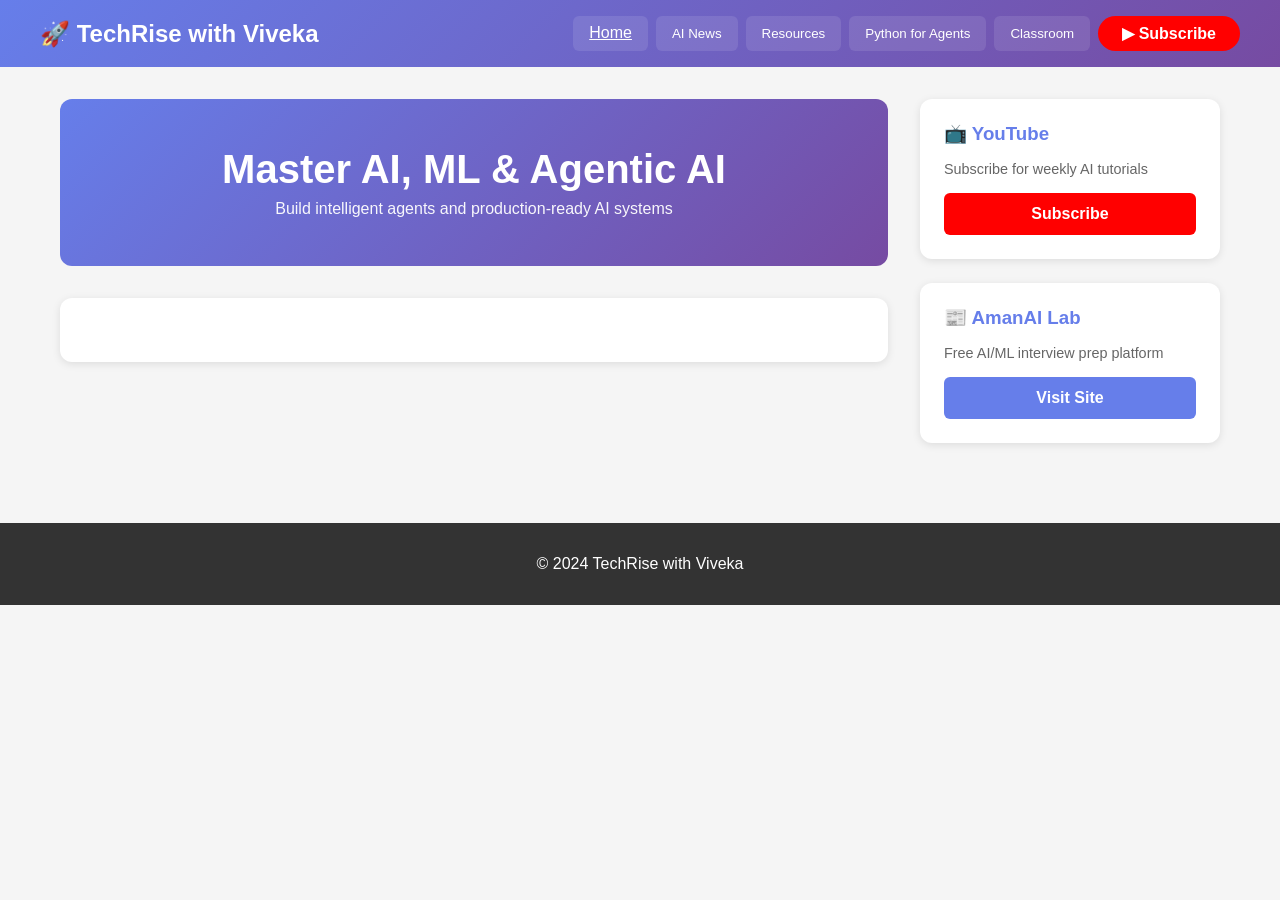
==== commit e78a7b57: "Add files via upload" ====
--- a/index.html
+++ b/index.html
@@ -1,4630 +1,55 @@
-<!DOCTYPE html>
-<html lang="en">
-<head>
-<meta charset="UTF-8">
-<meta name="viewport" content="width=device-width, initial-scale=1.0">
-<link rel="preconnect" href="https://fonts.googleapis.com">
-<link rel="preconnect" href="https://fonts.gstatic.com" crossorigin>
-<link href="https://fonts.googleapis.com/css2?family=Poppins:wght@500;600;700&display=swap" rel="stylesheet">
-<title>Agentic AI Classroom</title>
-<style>
-  :root{
-    --ink:#1c2430;
-    --board:#fdfdfb;
-    --board-line:#ececE4;
-    --frame:#2b2118;
-    --frame-light:#4a3826;
-    --side-bg:#161b22;
-    --side-bg2:#1e2530;
-    --accent:#e0793c;
-    --teal:#2f9e8f;
-    --text-dim:#8a93a3;
-    --white:#fdfcf8;
-    --main-bg:#f4f1ea;
-    --card-bg:#ffffff;
-    --card-line:#e5e0d3;
-  }
-  *{box-sizing:border-box;}
-  html,body{
-    margin:0; padding:0; height:100%;
-    font-family:-apple-system,BlinkMacSystemFont,"Segoe UI",Roboto,Helvetica,Arial,sans-serif;
-    background:var(--side-bg);
-  }
-  .app{ display:flex; height:100vh; width:100vw; flex-shrink:0; }
-
-  /* ===== SIDEBAR ===== */
-  .sidebar{
-    width:270px; min-width:270px;
-    background:linear-gradient(180deg,var(--side-bg) 0%, var(--side-bg2) 100%);
-    color:var(--white);
-    display:flex; flex-direction:column;
-    overflow-y:auto;
-    border-right:1px solid #2a3240;
-  }
-  .brand{ padding:22px 20px 14px 20px; border-bottom:1px solid #2a3240; }
-  .handle-badge{
-    display:inline-block; padding:4px 12px; margin-bottom:10px;
-    background:linear-gradient(90deg,#6a5ce0,#8a6ff0); color:#fff;
-    font-size:11.5px; font-weight:800; letter-spacing:.02em; border-radius:20px;
-  }
-  .brand-title{ font-size:19px; font-weight:800; letter-spacing:-0.01em; line-height:1.25; }
-  .brand-sub{ font-size:12px; color:var(--text-dim); margin-top:6px; line-height:1.5; }
-  .level-tag{
-    display:inline-block; margin-top:10px; padding:3px 9px;
-    background:rgba(47,158,143,0.18); border:1px solid rgba(47,158,143,0.5);
-    color:#5fd6c4; font-size:10.5px; font-weight:700; letter-spacing:.06em;
-    border-radius:20px; text-transform:uppercase;
-  }
-  .curriculum-label{
-    padding:16px 20px 4px 20px; font-size:11px; font-weight:800; letter-spacing:.1em;
-    color:var(--text-dim); text-transform:uppercase;
-  }
-  .part-block{ padding:10px 12px 8px 12px; }
-  .series-block{
-    padding:10px 4px 10px 4px; margin:6px 2px 4px 2px;
-  }
-  .series-head{ display:flex; align-items:flex-start; justify-content:space-between; gap:8px; cursor:pointer; }
-  .series-row{ display:flex; align-items:flex-start; gap:11px; min-width:0; }
-  .series-badge{
-    flex:0 0 auto; width:28px; height:28px; border-radius:50%; margin-top:1px;
-    border:1.5px solid #6a5ce0; color:#a99bf5; font-size:12px; font-weight:800;
-    display:flex; align-items:center; justify-content:center;
-  }
-  .part-block.locked .series-badge{ border-color:#2a3240; color:var(--text-dim); }
-  .series-text{ min-width:0; }
-  .series-chevron{
-    background:transparent; border:none; color:#7d869a; padding:2px; margin-top:1px;
-    flex:0 0 auto; cursor:pointer; display:flex; transition:transform .18s ease;
-  }
-  .part-block.collapsed .series-chevron{ transform:rotate(-90deg); }
-  .series-chevron svg{ width:15px; height:15px; }
-  .part-block.collapsed .series-body{ display:none; }
-  .series-title{ font-size:15.5px; font-weight:800; color:var(--white); line-height:1.3; }
-  .series-sub{ font-size:11.5px; color:var(--text-dim); margin-top:3px; line-height:1.4; }
-  .topic-btn{
-    display:flex; align-items:flex-start; gap:10px; width:100%; text-align:left;
-    background:transparent; border:none; color:#c8cedb; padding:11px 10px; border-radius:9px;
-    cursor:pointer; font-size:13.3px; line-height:1.4; margin-bottom:2px;
-    transition:background .15s ease, color .15s ease;
-  }
-  .topic-btn:hover{ background:#242c3a; color:var(--white); }
-  .topic-btn.active{
-    background:linear-gradient(90deg, rgba(106,92,224,0.28), rgba(106,92,224,0.06));
-    color:var(--white); box-shadow:inset 3px 0 0 #8a6ff0;
-  }
-  .topic-num{
-    flex:0 0 auto; min-width:26px; height:26px; padding:0 4px; border-radius:50%;
-    background:transparent; border:1.5px solid #333d4d; color:#9aa4b5;
-    font-size:10px; font-weight:800; display:flex;align-items:center;justify-content:center; margin-top:1px;
-  }
-  .topic-btn.active .topic-num{ background:var(--accent); border-color:var(--accent); color:#221207; }
-  .topic-btn-body{ display:flex; flex-direction:column; gap:2px; }
-  .topic-btn-title{ font-weight:700; }
-  .topic-btn-sub{ font-size:11.5px; color:#7d869a; font-weight:500; line-height:1.35; }
-  .topic-btn.active .topic-btn-sub{ color:#c8cedb; }
-  .part-block.locked .topic-btn{ opacity:.4; cursor:not-allowed; }
-  .sidebar-footer{ margin-top:auto; padding:14px 20px 18px 20px; font-size:11px; color:#5b6376; border-top:1px solid #2a3240; line-height:1.6; }
-
-  /* ===== TOP BAR ===== */
-  .center-col{ flex:1; display:flex; flex-direction:column; min-width:320px; }
-  .topbar{
-    display:flex; align-items:center; gap:14px; padding:12px 24px;
-    background:var(--side-bg2); border-bottom:1px solid #2a3240;
-  }
-  .topbar-title{ color:var(--white); font-weight:700; font-size:15.5px; }
-  .topbar-title .muted{ color:var(--text-dim); font-weight:500; }
-  .spacer{ flex:1; }
-  .wb-toggle{
-    background:var(--teal); color:#06231e; border:none; font-weight:700; font-size:12.5px;
-    padding:9px 15px; border-radius:8px; cursor:pointer; white-space:nowrap;
-    display:flex; align-items:center; gap:6px;
-  }
-  .wb-toggle:hover{ filter:brightness(1.06); }
-
-  /* ===== MAIN CONTENT (notes + interactive + code) ===== */
-  .content{
-    flex:1; overflow-y:auto; background:var(--main-bg);
-    padding:28px 40px 60px 40px;
-  }
-  .content-inner{ max-width:820px; margin:0 auto; }
-  .kicker{ font-size:11px; text-transform:uppercase; letter-spacing:.1em; color:var(--teal); font-weight:800; margin-bottom:6px; }
-  .content h1{ font-size:26px; margin:0 0 16px 0; color:#20261f; letter-spacing:-0.01em; }
-  .notes p{ font-size:14.5px; line-height:1.7; color:#3a3f36; }
-  .notes ul{ padding-left:20px; margin:10px 0; }
-  .notes li{ font-size:14.5px; line-height:1.65; color:#3a3f36; margin-bottom:7px; }
-  .notes code{ background:#eae4d4; color:#8a3f14; padding:1.5px 6px; border-radius:4px; font-size:13px; }
-  .notes .key{ color:#1b1f18; font-weight:700; }
-  .callout{
-    background:#fdf1e7; border-left:3px solid var(--accent); padding:12px 14px; border-radius:6px;
-    font-size:13.5px; color:#6b3d16; margin:16px 0; line-height:1.6;
-  }
-  .plain-box{
-    background:#eaf7f4; border-left:3px solid var(--teal); padding:13px 15px; border-radius:6px;
-    font-size:14px; color:#164f45; margin:0 0 20px 0; line-height:1.65;
-  }
-  .plain-box b{ color:#0d332c; }
-  .mini-diagram{
-    background:#20261f; color:#dbe1ea; font-family:Menlo,Consolas,monospace; font-size:12px;
-    padding:12px 14px; border-radius:8px; overflow-x:auto; margin:12px 0; line-height:1.6;
-  }
-  .figure{ margin:16px 0; }
-  .figure .figure-frame{ background:#fbfaf6; border:1px solid var(--card-line); border-radius:10px; padding:14px; overflow-x:auto; }
-  .figure svg{ display:block; width:100%; height:auto; min-width:520px; }
-  .figure figcaption{ font-size:11.5px; color:#8a8570; margin-top:7px; font-style:italic; line-height:1.5; }
-  .kv-list{ width:100%; border-collapse:collapse; margin:12px 0; }
-  .kv-list td{ font-size:13px; padding:7px 8px; border-bottom:1px solid var(--card-line); vertical-align:top; color:#3a3f36; }
-  .kv-list td:first-child{ font-weight:700; color:#20261f; white-space:nowrap; padding-right:14px; }
-
-  .section-label{
-    display:flex; align-items:center; gap:8px; margin:30px 0 14px 0;
-    font-size:12px; text-transform:uppercase; letter-spacing:.08em; font-weight:800; color:#7a7562;
-  }
-  .section-label::after{ content:""; flex:1; height:1px; background:var(--card-line); }
-
-  /* subtopics */
-  h4.subtopic{
-    font-size:15.5px; color:#20261f; margin:26px 0 8px 0; padding-top:4px; scroll-margin-top:20px;
-    display:flex; align-items:baseline; gap:8px;
-  }
-  h4.subtopic::before{ content:"›"; color:var(--accent); font-weight:800; }
-  h4.subtopic .new-tag{
-    font-size:9.5px; text-transform:uppercase; letter-spacing:.05em; font-weight:800; color:#164f45;
-    background:#d7f0ea; border:1px solid #2f9e8f; padding:2px 6px; border-radius:5px; vertical-align:middle;
-  }
-  .vec-row{ display:flex; gap:10px; flex-wrap:wrap; align-items:flex-end; }
-  .vec-box{
-    background:#fbfaf6; border:1px solid var(--card-line); border-radius:8px; padding:10px 12px; flex:1; min-width:200px;
-  }
-  .vec-box label{ font-size:11.5px; color:#7a7562; font-weight:700; display:block; margin-bottom:5px; }
-
-  .card{
-    background:var(--card-bg); border:1px solid var(--card-line); border-radius:12px;
-    padding:20px 22px; margin-bottom:16px; box-shadow:0 1px 3px rgba(0,0,0,0.03);
-  }
-  .card h3{ margin:0 0 4px 0; font-size:15px; color:#20261f; }
-  .card .hint{ font-size:12.5px; color:#8a8570; margin-bottom:14px; }
-
-  /* widget bits */
-  .row{ display:flex; gap:10px; flex-wrap:wrap; align-items:center; }
-  input[type="text"], textarea.wb-input{
-    font-family:inherit; font-size:13.5px; padding:9px 11px; border-radius:8px;
-    border:1px solid #d8d2bf; background:#fbfaf6; color:#20261f; width:100%;
-  }
-  button.action{
-    background:#20261f; color:#fdfcf8; border:none; padding:9px 16px; border-radius:8px;
-    font-size:13px; font-weight:700; cursor:pointer; white-space:nowrap;
-  }
-  button.action.alt{ background:var(--accent); color:#221207; }
-  button.action:hover{ filter:brightness(1.15); }
-
-  .bar-row{ display:flex; align-items:center; gap:10px; margin:8px 0; }
-  .bar-label{ width:110px; font-size:12.5px; color:#4a4638; font-weight:600; flex-shrink:0; }
-  .bar-track{ flex:1; height:16px; background:#eee9da; border-radius:8px; overflow:hidden; }
-  .bar-fill{ height:100%; border-radius:8px; transition:width .25s ease; }
-  .bar-pct{ width:44px; font-size:12px; color:#7a7562; text-align:right; flex-shrink:0; }
-
-  .token-chip{
-    display:inline-block; padding:5px 9px; margin:3px; border-radius:6px;
-    background:#fdf1e7; border:1px solid #e0793c; color:#8a3f14; font-size:12.5px; font-family:Menlo,monospace;
-  }
-  .flip-card{
-    background:#fbfaf5; border:1px solid var(--card-line); border-radius:10px; padding:14px 16px;
-    cursor:pointer; margin-bottom:10px; transition:background .15s ease;
-  }
-  .flip-card:hover{ background:#f4efe0; }
-  .flip-card .fc-title{ font-weight:700; font-size:13.5px; color:#20261f; display:flex; justify-content:space-between; align-items:center;}
-  .flip-card .fc-detail{ font-size:12.8px; color:#6b6250; margin-top:8px; display:none; line-height:1.55; }
-  .flip-card.open .fc-detail{ display:block; }
-  .flip-card .fc-arrow{ transition:transform .15s ease; color:#a89f88; }
-  .flip-card.open .fc-arrow{ transform:rotate(90deg); }
-
-  /* ===== SIDEBAR NAV TABS (Curriculum / Interview Bank) ===== */
-  .nav-toggle{ display:flex; gap:22px; padding:16px 20px 0 20px; border-bottom:1px solid #2a3240; }
-  .nav-tab{
-    padding:0 2px 12px 2px; border:none; border-bottom:2px solid transparent; background:transparent;
-    color:#7d869a; font-size:12.5px; font-weight:700; letter-spacing:.02em; cursor:pointer;
-    transition:color .15s ease, border-color .15s ease;
-  }
-  .nav-tab:hover{ color:#c8cedb; }
-  .nav-tab.active{
-    color:var(--accent); border-bottom-color:var(--accent);
-  }
-  .bank-cat-btn{
-    display:flex; justify-content:space-between; align-items:center; width:100%; text-align:left;
-    background:transparent; border:none; color:#c8cedb; padding:10px 12px; border-radius:8px;
-    cursor:pointer; font-size:12.8px; font-weight:600; margin-bottom:2px; gap:8px;
-  }
-  .bank-cat-btn:hover{ background:#242c3a; color:var(--white); }
-  .bank-cat-btn.active{
-    background:linear-gradient(90deg, rgba(106,92,224,0.28), rgba(106,92,224,0.06));
-    color:var(--white); box-shadow:inset 3px 0 0 #8a6ff0; font-weight:700;
-  }
-  .bank-cat-count{
-    flex:0 0 auto; background:#2a3240; color:#9aa4b5; font-size:10px; font-weight:800;
-    padding:2px 8px; border-radius:20px;
-  }
-  .bank-cat-btn.active .bank-cat-count{ background:#8a6ff0; color:#fff; }
-
-  /* ===== INTERVIEW BANK (main content) ===== */
-  .ib-header-row{ display:flex; align-items:flex-start; gap:14px; margin-bottom:18px; }
-  .ib-num-badge{
-    flex:0 0 auto; background:linear-gradient(135deg,#6a5ce0,#8a6ff0); color:#fff; font-weight:800;
-    font-size:19px; width:50px; height:50px; border-radius:13px; display:flex; align-items:center;
-    justify-content:center;
-  }
-  .ib-header-text h1{ margin:0 0 3px 0; }
-  .ib-subtitle{ font-size:13px; color:#7a7562; margin:0; line-height:1.5; }
-  .ib-toolbar{ display:flex; align-items:center; gap:10px; margin:20px 0 22px 0; flex-wrap:wrap; }
-  .ib-search{
-    flex:1; min-width:200px; font-size:13.5px; padding:10px 14px; border-radius:9px;
-    border:1px solid #d8d2bf; background:#fff; color:#20261f;
-  }
-  .ib-shown{ font-size:12px; color:#8a8570; white-space:nowrap; }
-  .ib-btn{
-    background:#fff; border:1px solid #d8d2bf; color:#20261f; font-size:12.3px; font-weight:700;
-    padding:9px 14px; border-radius:9px; cursor:pointer; white-space:nowrap;
-  }
-  .ib-btn:hover{ background:#f4efe0; }
-  .ib-card{
-    background:var(--card-bg); border:1px solid var(--card-line); border-radius:12px;
-    padding:18px 20px; margin-bottom:14px; box-shadow:0 1px 3px rgba(0,0,0,0.03);
-  }
-  .ib-card-top{ display:flex; justify-content:space-between; align-items:center; }
-  .ib-badge{
-    display:inline-block; background:#efe9fb; color:#5a3fb0; font-size:10px; font-weight:800;
-    letter-spacing:.04em; text-transform:uppercase; padding:4px 10px; border-radius:20px;
-  }
-  .ib-num{ font-size:12px; color:#a89f88; font-weight:600; }
-  .ib-roles{ margin:9px 0 2px 0; display:flex; flex-wrap:wrap; gap:5px; }
-  .ib-question{ font-size:15px; font-weight:700; color:#20261f; margin:9px 0 13px 0; line-height:1.42; }
-  .ib-show-btn{
-    background:#fff; border:1px solid #6a5ce0; color:#5a3fb0; font-weight:700; font-size:12.3px;
-    padding:8px 16px; border-radius:8px; cursor:pointer;
-  }
-  .ib-show-btn:hover{ background:#efe9fb; }
-  .ib-answer{
-    display:none; margin-top:14px; padding-top:14px; border-top:1px dashed var(--card-line);
-    font-size:13.3px; color:#4a4638; line-height:1.65;
-  }
-  .ib-answer.show{ display:block; }
-  .ib-answer .key{ color:#8a3f14; font-weight:700; }
-  .ib-empty{ font-size:13px; color:#8a8570; padding:20px 0; }
-  .role-chip{
-    font-size:9.5px; font-weight:800; padding:2.5px 8px; border-radius:20px;
-    text-transform:uppercase; letter-spacing:.03em; white-space:nowrap;
-  }
-  .role-chip.rc-agentic{ background:#efe9fb; color:#5a3fb0; border:1px solid #b6a2ef; }
-  .role-chip.rc-consultant{ background:#eaf7f4; color:#164f45; border:1px solid #2f9e8f; }
-  .role-chip.rc-llmops{ background:#fdf1e7; color:#8a3f14; border:1px solid #e0793c; }
-  .role-chip.rc-fde{ background:#e8f0fb; color:#1a4a8a; border:1px solid #7fa4e0; }
-  .role-chip.rc-support{ background:#fbeaea; color:#8a2020; border:1px solid #d99a9a; }
-  .role-chip.rc-fresher{ background:#fff6e0; color:#8a6a10; border:1px solid #e0c060; }
-
-  .stage-card{
-    display:inline-block; width:31%; min-width:190px; vertical-align:top;
-    background:#fbfaf5; border:1px solid var(--card-line); border-radius:10px; padding:14px; margin:0 1% 12px 0;
-    cursor:pointer;
-  }
-  .stage-card h4{ margin:0 0 6px 0; font-size:13.5px; color:#20261f; }
-  .stage-card p{ font-size:12px; color:#7a7562; margin:0; line-height:1.5; }
-  .stage-card .fix{ display:none; font-size:12px; color:#8a3f14; margin-top:8px; line-height:1.5; }
-  .stage-card.open .fix{ display:block; }
-
-  /* code playground */
-  .code-editor{
-    width:100%; min-height:120px; background:#161b22; color:#dbe1ea; font-family:Menlo,Consolas,monospace;
-    font-size:12.8px; line-height:1.55; border:none; border-radius:8px; padding:14px; resize:vertical;
-  }
-  .code-toolbar{ display:flex; justify-content:space-between; align-items:center; margin-top:10px; }
-  .code-output{
-    margin-top:10px; background:#0d1117; color:#8bd18b; font-family:Menlo,Consolas,monospace; font-size:12.5px;
-    padding:12px 14px; border-radius:8px; min-height:20px; white-space:pre-wrap; display:none;
-  }
-  .code-output.error{ color:#ff9a8b; }
-  .code-output.show{ display:block; }
-
-  /* framework-link cards */
-  .fw-card{ border-color:#e0d4f5; background:#fbfaff; }
-  .fw-badge{
-    display:inline-flex; align-items:center; padding:4px 11px; border-radius:20px;
-    background:#efe9fc; color:#5b3fa8; font-size:10px; font-weight:800;
-    letter-spacing:.05em; text-transform:uppercase; margin-bottom:10px;
-  }
-  .fw-card h3{ margin:0 0 8px 0; }
-  .fw-blurb{ font-size:13.5px; color:#4a4638; line-height:1.65; margin:0 0 14px 0; }
-  .fw-codebox{ background:#161b22; border-radius:9px; overflow:hidden; margin-bottom:2px; }
-  .fw-codebox-header{
-    display:flex; align-items:center; justify-content:space-between; padding:8px 14px;
-    font-family:Menlo,Consolas,monospace; font-size:11px; color:#7d869a;
-    border-bottom:1px solid #2a3240;
-  }
-  .fw-codebox pre{
-    margin:0; padding:14px; font-family:Menlo,Consolas,monospace; font-size:12.3px; line-height:1.6;
-    color:#dbe1ea; overflow-x:auto; white-space:pre;
-  }
-
-  /* ===== WHITEBOARD PANEL (repositioned here) ===== */
-  .wb-panel{
-    width:0; overflow:hidden; flex-shrink:0; background:var(--frame);
-    display:flex; flex-direction:column; transition:width .22s ease;
-  }
-  .wb-panel.resizing{ transition:none; }
-  .wb-panel.open{ width:min(68vw, 980px); }
-  .resize-handle{
-    display:none; width:10px; flex:0 0 auto; cursor:col-resize; position:relative;
-    background:var(--side-bg); z-index:20;
-  }
-  .resize-handle.active{ display:flex; align-items:center; justify-content:center; }
-  .resize-handle span{
-    width:3px; height:44px; border-radius:3px; background:#3a4356; transition:background .15s ease;
-  }
-  .resize-handle:hover span, .resize-handle.dragging span{ background:#8a6ff0; }
-  .resize-handle.dragging{ background:#12151b; }
-  .wb-panel-inner{ width:100%; height:100%; display:flex; flex-direction:column; padding:14px; }
-  .wb-toolbar{
-    display:flex; align-items:center; gap:8px; flex-wrap:wrap; margin-bottom:10px;
-  }
-  .swatch{ width:20px;height:20px; border-radius:50%; cursor:pointer; border:2px solid transparent; }
-  .swatch.selected{ border-color:#fff; transform:scale(1.15); }
-  .mini-group{ display:flex; align-items:center; gap:6px; background:#1e2530; padding:5px 8px; border-radius:8px; }
-  .mini-btn{
-    background:#232b38; border:1px solid #333d4d; color:#dbe1ea; font-size:11.5px; font-weight:600;
-    padding:6px 10px; border-radius:7px; cursor:pointer; white-space:nowrap;
-  }
-  .mini-btn:hover{ background:#2c3646; }
-  .mini-btn.active{ background:var(--accent); color:#221207; border-color:var(--accent); }
-  .size-range{ width:56px; accent-color:var(--accent); }
-  .board-frame{
-    flex:1; border-radius:10px; overflow:hidden; position:relative;
-    box-shadow:0 10px 26px rgba(0,0,0,0.35);
-  }
-  .board{
-    position:absolute; inset:0; background:var(--board);
-    background-image:linear-gradient(var(--board-line) 1px, transparent 1px), linear-gradient(90deg, var(--board-line) 1px, transparent 1px);
-    background-size:30px 30px;
-  }
-  .board canvas{ position:absolute; top:0; left:0; width:100%; height:100%; touch-action:none; cursor:crosshair; }
-  .wb-caption{ color:#7d8798; font-size:11px; margin-top:8px; text-align:center; }
-
-  @media (max-width:1100px){
-    .sidebar{ width:220px; min-width:220px; }
-    .wb-panel.open{ width:min(75vw, 620px); }
-  }
-
-  /* ================= LANDING SECTIONS (below the app) ================= */
-  .landing{ background:var(--side-bg); color:var(--white); }
-  .landing-section{ padding:70px 40px; max-width:1180px; margin:0 auto; }
-  .landing-eyebrow{
-    display:flex; align-items:center; gap:8px; font-size:12px; font-weight:800;
-    letter-spacing:.1em; text-transform:uppercase; color:#8a6ff0; margin-bottom:14px;
-  }
-  .landing-eyebrow::before{ content:""; width:6px; height:6px; border-radius:50%; background:#8a6ff0; }
-  .landing-h2{ font-size:34px; font-weight:800; line-height:1.25; margin:0 0 14px 0; letter-spacing:-0.01em; }
-  .landing-h2 .grad{ background:linear-gradient(90deg,#6a5ce0,#8a6ff0); -webkit-background-clip:text; background-clip:text; color:transparent; }
-  .landing-sub{ font-size:15px; color:var(--text-dim); max-width:640px; line-height:1.6; margin-bottom:36px; }
-
-  /* Text courses */
-  .course-grid{ display:grid; grid-template-columns:repeat(auto-fit,minmax(280px,1fr)); gap:22px; }
-  .course-card{
-    border-radius:14px; padding:26px; min-height:180px; position:relative; overflow:hidden;
-    border:1px solid #2a3240; background:linear-gradient(160deg,#1b2130,#12161f);
-  }
-  .course-card .cc-brand{ display:flex; align-items:center; gap:8px; font-size:13px; font-weight:700; color:#c8cedb; margin-bottom:14px; }
-  .course-card .cc-brand .dot{ width:16px; height:16px; border-radius:5px; background:linear-gradient(135deg,#6a5ce0,#e0793c); flex:0 0 auto; }
-  .course-card h3{ font-size:24px; line-height:1.25; margin:0 0 6px 0; font-weight:800; }
-  .course-card h3 .accent{ color:#8a6ff0; }
-  .course-card .cc-desc{ font-size:12.5px; color:var(--text-dim); margin-bottom:16px; }
-  .cc-tags{ display:flex; flex-wrap:wrap; gap:8px; }
-  .cc-tag{
-    font-size:10.5px; font-weight:700; color:#c8cedb; background:#242c3a; border:1px solid #2a3240;
-    padding:5px 9px; border-radius:6px;
-  }
-
-  /* Projects */
-  .proj-filter-row{ display:flex; flex-wrap:wrap; gap:9px; margin-bottom:28px; }
-  .proj-filter-btn{
-    font-size:12px; font-weight:700; color:#c8cedb; background:transparent; border:1px solid #333d4d;
-    padding:8px 15px; border-radius:20px; cursor:pointer; transition:all .15s ease;
-  }
-  .proj-filter-btn:hover{ background:#242c3a; }
-  .proj-filter-btn.active{ background:linear-gradient(90deg,#6a5ce0,#8a6ff0); color:#fff; border-color:transparent; }
-  .proj-grid{ display:grid; grid-template-columns:repeat(auto-fit,minmax(270px,1fr)); gap:18px; }
-  .proj-card{
-    border-radius:12px; padding:20px; border:1px solid #2a3240; background:linear-gradient(160deg,#1b2130,#12161f);
-    display:flex; flex-direction:column; gap:10px;
-  }
-  .proj-card .pc-top{ display:flex; align-items:flex-start; justify-content:space-between; gap:10px; }
-  .proj-card h4{ font-size:15px; font-weight:800; margin:0; line-height:1.35; color:var(--white); }
-  .pc-industry{
-    flex:0 0 auto; font-size:9.5px; font-weight:800; text-transform:uppercase; letter-spacing:.04em;
-    color:#a99bf5; background:#241f3d; border:1px solid #3a2f5c; padding:4px 8px; border-radius:6px; white-space:nowrap;
-  }
-  .proj-card p{ font-size:12.5px; color:var(--text-dim); line-height:1.55; margin:0; flex:1; }
-  .pc-fw{ font-size:10.5px; font-weight:700; color:#7d869a; }
-  .pc-meta-row{ display:flex; align-items:center; gap:8px; flex-wrap:wrap; }
-  .pc-level{
-    font-size:9.5px; font-weight:800; text-transform:uppercase; letter-spacing:.04em;
-    padding:3px 8px; border-radius:6px; border:1px solid transparent;
-  }
-  .pc-level.beginner{ color:#7fd9b6; background:#123128; border-color:#1e5c47; }
-  .pc-level.intermediate{ color:#f0c674; background:#3a2c12; border-color:#5c4a1e; }
-  .pc-level.advanced{ color:#f0937a; background:#3a1f1a; border-color:#5c2f22; }
-  .proj-filter-row.level-row{ margin-bottom:20px; }
-  .proj-filter-btn.level-btn.beginner.active{ background:linear-gradient(90deg,#1e5c47,#2f9e8f); }
-  .proj-filter-btn.level-btn.intermediate.active{ background:linear-gradient(90deg,#8a5a1e,#e0793c); }
-  .proj-filter-btn.level-btn.advanced.active{ background:linear-gradient(90deg,#7a2f22,#c0463a); }
-  .pc-link{
-    display:inline-flex; align-items:center; gap:5px; font-size:12px; font-weight:700; color:#8a6ff0;
-    text-decoration:none; margin-top:2px;
-  }
-  .pc-link:hover{ color:#a99bf5; }
-  .proj-credit{
-    font-size:12px; color:var(--text-dim); margin-top:30px; padding-top:20px; border-top:1px solid #2a3240;
-  }
-  .proj-credit a{ color:#8a6ff0; text-decoration:none; font-weight:700; }
-  .proj-credit a:hover{ text-decoration:underline; }
-
-  /* Mentor */
-  .mentor-badges{ display:flex; flex-wrap:wrap; gap:10px; margin-bottom:34px; }
-  .mentor-badge{
-    display:flex; align-items:center; gap:8px; padding:8px 16px; border-radius:20px;
-    background:#151a23; border:1px solid #2a3240; font-size:13px; font-weight:700; color:#dbe1ea;
-  }
-  .mentor-badge .dot{ width:8px; height:8px; border-radius:50%; background:#2f9e63; }
-  .mentor-grid{ display:grid; grid-template-columns:repeat(auto-fit,minmax(230px,1fr)); gap:16px; }
-  .mentor-card{
-    display:flex; align-items:flex-start; gap:14px; padding:20px; border-radius:12px;
-    background:#151a23; border:1px solid #2a3240;
-  }
-  .mentor-card .icon{
-    width:38px; height:38px; border-radius:9px; display:flex; align-items:center; justify-content:center;
-    font-size:17px; flex:0 0 auto; background:rgba(138,111,240,0.15);
-  }
-  .mentor-card .txt{ font-size:14px; font-weight:700; color:#eef0f5; line-height:1.4; }
-
-  /* Free content */
-  .free-grid{ display:grid; grid-template-columns:repeat(auto-fit,minmax(260px,1fr)); gap:18px; }
-  .free-card{
-    display:flex; gap:14px; padding:22px; border-radius:12px; background:#151a23; border:1px solid #2a3240;
-    transition:border-color .15s ease, transform .15s ease; cursor:pointer;
-  }
-  .free-card:hover{ border-color:#6a5ce0; transform:translateY(-2px); }
-  .free-card .icon{
-    width:42px; height:42px; border-radius:10px; background:#20261f; background:#1e2530;
-    display:flex; align-items:center; justify-content:center; font-size:19px; flex:0 0 auto;
-  }
-  .free-card h4{ margin:0 0 5px 0; font-size:15.5px; font-weight:800; color:#fff; }
-  .free-card p{ margin:0; font-size:13px; color:var(--text-dim); line-height:1.5; }
-
-  /* Footer */
-  .site-footer{ background:#0c0f14; border-top:1px solid #22283400; padding:60px 40px 0 40px; }
-  .footer-inner{ max-width:1180px; margin:0 auto; }
-  .footer-grid{ display:grid; grid-template-columns:1.6fr 0.8fr 0.8fr 1fr; gap:30px; padding-bottom:40px; }
-  @media (max-width:820px){ .footer-grid{ grid-template-columns:1fr 1fr; } }
-  .footer-brand{ display:flex; align-items:center; gap:10px; margin-bottom:14px; }
-  .footer-brand .dot{ width:26px; height:26px; border-radius:7px; background:linear-gradient(135deg,#6a5ce0,#e0793c); }
-  .footer-brand span{ font-size:18px; font-weight:800; color:#fff; }
-  .footer-desc{ font-size:13px; color:var(--text-dim); line-height:1.6; max-width:340px; margin-bottom:16px; }
-  .footer-social{ display:flex; gap:10px; }
-  .footer-social a{
-    width:34px; height:34px; border-radius:8px; background:#161b22; border:1px solid #2a3240;
-    display:flex; align-items:center; justify-content:center; color:#c8cedb; text-decoration:none; font-size:14px;
-  }
-  .footer-col-title{ font-size:11px; font-weight:800; letter-spacing:.08em; text-transform:uppercase; color:#7d869a; margin-bottom:14px; }
-  .footer-col a{
-    display:block; font-size:13.5px; color:#c8cedb; text-decoration:none; margin-bottom:12px; line-height:1.4;
-  }
-  .footer-col a:hover{ color:#fff; }
-  .footer-discord{
-    background:#151a23; border:1px solid #2a3240; border-radius:14px; padding:22px;
-  }
-  .footer-discord .fd-label{ display:flex; align-items:center; gap:7px; font-size:12px; font-weight:800; color:#8a6ff0; letter-spacing:.08em; text-transform:uppercase; margin-bottom:10px; }
-  .footer-discord p{ font-size:13px; color:#c8cedb; line-height:1.55; margin:0 0 16px 0; }
-  .footer-discord-btn{
-    display:inline-flex; align-items:center; gap:8px; background:linear-gradient(90deg,#6a5ce0,#8a6ff0);
-    color:#fff; font-weight:700; font-size:13.5px; padding:11px 18px; border-radius:9px; text-decoration:none; border:none;
-  }
-  .footer-bottom{
-    border-top:1px solid #1c222c; padding:18px 0 22px 0; display:flex; align-items:center; justify-content:space-between;
-    flex-wrap:wrap; gap:10px; font-size:12.5px; color:#5b6376;
-  }
-  .footer-bottom-links{ display:flex; gap:22px; flex-wrap:wrap; }
-  .footer-bottom-links a{ color:#8a93a3; text-decoration:none; }
-  .footer-bottom-links a:hover{ color:#fff; }
-
-  /* ===== 1:1 SUPPORT ===== */
-  .support-card{
-    display:flex; align-items:center; justify-content:space-between; gap:28px; flex-wrap:wrap;
-    background:linear-gradient(135deg, rgba(224,121,60,0.14), rgba(106,92,224,0.10));
-    border:1px solid rgba(224,121,60,0.35); border-radius:16px;
-    padding:28px 30px;
-  }
-  .support-card .sc-left{ flex:1; min-width:260px; }
-  .support-tag{
-    display:inline-block; font-size:11px; font-weight:800; letter-spacing:.08em; text-transform:uppercase;
-    color:#e0793c; background:rgba(224,121,60,0.14); border:1px solid rgba(224,121,60,0.4);
-    padding:4px 10px; border-radius:20px; margin-bottom:12px;
-  }
-  .support-card h3{ font-size:22px; font-weight:800; color:var(--white); margin:0 0 8px 0; letter-spacing:-0.01em; }
-  .support-card p{ font-size:14px; color:var(--text-dim); line-height:1.6; margin:0; max-width:480px; }
-  .support-actions{ display:flex; gap:12px; flex-wrap:wrap; flex:0 0 auto; }
-  .support-btn{
-    display:inline-flex; align-items:center; gap:8px; text-decoration:none;
-    padding:12px 20px; border-radius:10px; font-size:13.5px; font-weight:800; white-space:nowrap;
-  }
-  .support-btn.primary{ background:linear-gradient(90deg,#6a5ce0,#8a6ff0); color:#fff; }
-  .support-btn.whatsapp{ background:#25D366; color:#06231e; }
-  .support-btn.primary:hover, .support-btn.whatsapp:hover{ filter:brightness(1.08); }
-  .support-btn svg{ width:16px; height:16px; }
-
-  /* ===== TOP NAV ===== */
-  .top-nav{
-    position:sticky; top:0; z-index:200;
-    display:flex; align-items:center; gap:28px;
-    padding:12px 28px; background:#0c0f14; border-bottom:1px solid #22283a;
-  }
-  .top-nav .tn-brand{ display:flex; align-items:center; gap:9px; font-weight:800; color:var(--white); font-size:15px; letter-spacing:-0.01em; margin-right:auto; }
-  .top-nav .tn-brand .dot{ width:8px; height:8px; border-radius:50%; background:linear-gradient(90deg,#6a5ce0,#8a6ff0); flex:0 0 auto; }
-  .top-nav .tn-links{ display:flex; align-items:center; gap:24px; transition:opacity .15s ease; }
-  .top-nav .tn-links a{
-    color:#c8cedb; text-decoration:none; font-size:13.5px; font-weight:600;
-    transition:color .15s ease;
-  }
-  .top-nav .tn-links a:hover{ color:var(--white); }
-  .top-nav.nav-collapsed .tn-links{ display:none; }
-  .nav-toggle-btn{
-    background:transparent; border:1px solid #2a3240; color:#c8cedb; border-radius:8px;
-    width:32px; height:32px; display:flex; align-items:center; justify-content:center; cursor:pointer;
-    flex:0 0 auto; transition:background .15s ease, transform .2s ease;
-  }
-  .nav-toggle-btn:hover{ background:#1c2430; color:var(--white); }
-  .nav-toggle-btn svg{ width:16px; height:16px; transition:transform .2s ease; }
-  .top-nav.nav-collapsed .nav-toggle-btn svg{ transform:rotate(180deg); }
-  @media (max-width:720px){
-    .top-nav{ gap:14px; padding:10px 14px; flex-wrap:wrap; }
-    .top-nav .tn-links{ gap:14px; }
-  }
-
-  /* ===== TOP NAV — DROPDOWN MENU ===== */
-  .tn-dropdown{ position:relative; }
-  .tn-dd-toggle{
-    display:flex; align-items:center; gap:6px;
-    background:transparent; border:none; padding:0;
-    color:#c8cedb; font-size:13.5px; font-weight:600; font-family:inherit;
-    cursor:pointer; transition:color .15s ease;
-  }
-  .tn-dd-toggle svg{ width:12px; height:12px; transition:transform .18s ease; flex:0 0 auto; }
-  .tn-dropdown:hover .tn-dd-toggle,
-  .tn-dropdown.open .tn-dd-toggle{ color:var(--white); }
-  .tn-dropdown:hover .tn-dd-toggle svg,
-  .tn-dropdown.open .tn-dd-toggle svg{ transform:rotate(180deg); }
-
-  .tn-dd-panel{
-    position:absolute; top:100%; left:50%; transform:translate(-50%,6px);
-    margin-top:14px; min-width:260px;
-    background:#161b22; border:1px solid #2a3240; border-radius:12px;
-    box-shadow:0 18px 38px rgba(0,0,0,.45);
-    padding:8px; opacity:0; visibility:hidden; pointer-events:none;
-    transition:opacity .15s ease, transform .15s ease, visibility .15s ease;
-    z-index:300;
-  }
-  /* Invisible bridge over the gap between the toggle and the panel, so moving
-     the mouse straight down from the button to the panel never leaves a
-     hoverable area (which was previously closing the menu mid-move). */
-  .tn-dd-panel::before{
-    content:''; position:absolute; top:-14px; left:0; right:0; height:14px;
-  }
-  .tn-dropdown:hover .tn-dd-panel,
-  .tn-dropdown.open .tn-dd-panel{
-    opacity:1; visibility:visible; pointer-events:auto; transform:translate(-50%,0);
-  }
-  .tn-dd-item{
-    display:flex; align-items:center; justify-content:space-between; gap:10px;
-    padding:10px 12px; border-radius:8px; text-decoration:none;
-    color:#c8cedb; font-size:13.3px; font-weight:600; line-height:1.35;
-    transition:background .15s ease, color .15s ease; white-space:nowrap;
-  }
-  .tn-dd-item:hover{ background:#242c3a; color:var(--white); }
-  .tn-dd-item.current{
-    background:linear-gradient(90deg, rgba(106,92,224,0.28), rgba(106,92,224,0.06));
-    color:var(--white); box-shadow:inset 3px 0 0 #8a6ff0;
-  }
-  .tn-badge{
-    flex:0 0 auto; font-size:9.5px; font-weight:800; letter-spacing:.04em; text-transform:uppercase;
-    color:var(--text-dim); border:1px solid #333d4d; padding:2px 7px; border-radius:20px;
-  }
-  .tn-dd-item.current .tn-badge{ color:#5fd6c4; border-color:rgba(47,158,143,0.5); background:rgba(47,158,143,0.18); }
-
-  /* Nested flyout submenu (e.g. Mentorship inside Projects) */
-  .tn-dd-item.has-sub{ position:relative; padding:0; display:block; }
-  .tn-dd-subtoggle{
-    width:100%; display:flex; align-items:center; justify-content:space-between; gap:10px;
-    background:transparent; border:none; padding:10px 12px; border-radius:8px;
-    color:#c8cedb; font-size:13.3px; font-weight:600; font-family:inherit; text-align:left;
-    cursor:pointer; transition:background .15s ease, color .15s ease;
-  }
-  .tn-dd-subtoggle svg{ width:12px; height:12px; flex:0 0 auto; transition:transform .15s ease; }
-  .tn-dd-subtoggle:hover,
-  .has-sub.sub-open .tn-dd-subtoggle{ background:#242c3a; color:var(--white); }
-  .has-sub.sub-open .tn-dd-subtoggle svg{ transform:rotate(90deg); }
-
-  .tn-dd-subpanel{
-    position:absolute; top:0; left:100%; margin-left:8px; min-width:230px;
-    background:#161b22; border:1px solid #2a3240; border-radius:12px;
-    box-shadow:0 18px 38px rgba(0,0,0,.45);
-    padding:8px; opacity:0; visibility:hidden; pointer-events:none;
-    transform:translateX(4px);
-    transition:opacity .15s ease, transform .15s ease, visibility .15s ease;
-  }
-  .has-sub:hover .tn-dd-subpanel,
-  .has-sub.sub-open .tn-dd-subpanel{
-    opacity:1; visibility:visible; pointer-events:auto; transform:translateX(0);
-  }
-
-  @media (max-width:900px){
-    .top-nav .tn-links{ gap:16px; }
-    .tn-dd-panel{ left:0; transform:translate(0,6px); min-width:240px; }
-    .tn-dropdown:hover .tn-dd-panel,
-    .tn-dropdown.open .tn-dd-panel{ transform:translate(0,0); }
-
-    .tn-dd-subpanel{
-      position:static; left:auto; margin-left:0; margin-top:2px; transform:none;
-      box-shadow:none; border:none; border-left:2px solid #333d4d; border-radius:0;
-      padding:2px 0 2px 12px; display:none;
-    }
-    .has-sub:hover .tn-dd-subpanel{ opacity:0; visibility:hidden; pointer-events:none; }
-    .has-sub.sub-open .tn-dd-subpanel{ display:block; opacity:1; visibility:visible; pointer-events:auto; }
-  }
-</style>
-</head>
-<body>
-
-<!-- ===== TOP NAV ===== -->
-<nav class="top-nav">
-  <a href="index.html" class="tn-brand" style="text-decoration:none;display:inline-flex;align-items:center;gap:10px;"><svg width="32" height="32" viewBox="0 0 200 200" xmlns="http://www.w3.org/2000/svg" style="flex:0 0 auto;" aria-hidden="true"><circle cx="100" cy="100" r="90" fill="none" stroke="#e8e6df" stroke-width="3"/><circle cx="100" cy="100" r="78" fill="none" stroke="#e8e6df" stroke-width="1.4"/><text x="82" y="152" font-family="Georgia,'Times New Roman',serif" font-weight="700" font-size="140" text-anchor="middle" fill="#f4f1ea">T</text><text x="128" y="152" font-family="Georgia,'Times New Roman',serif" font-weight="700" font-size="140" text-anchor="middle" fill="#e0793c">V</text></svg><span>TechRise With Viveka</span></a>
-  <div class="tn-links">
-
-    <div class="tn-dropdown">
-      <button type="button" class="tn-dd-toggle">Learn
-        <svg viewBox="0 0 24 24" fill="none" stroke="currentColor" stroke-width="2" stroke-linecap="round" stroke-linejoin="round"><polyline points="6 9 12 15 18 9"></polyline></svg>
-      </button>
-      <div class="tn-dd-panel">
-        <a href="index.html" class="tn-dd-item current"><span>Agentic AI Classroom</span><span class="tn-badge">You're here</span></a>
-        <a href="system-design-classroom.html" class="tn-dd-item"><span>System Design Classroom</span></a>
-      </div>
-    </div>
-
-    <div class="tn-dropdown">
-      <button type="button" class="tn-dd-toggle">Projects
-        <svg viewBox="0 0 24 24" fill="none" stroke="currentColor" stroke-width="2" stroke-linecap="round" stroke-linejoin="round"><polyline points="6 9 12 15 18 9"></polyline></svg>
-      </button>
-      <div class="tn-dd-panel">
-        <a href="#interviewPrep" class="tn-dd-item"><span>Interview Prep</span></a>
-        <a href="#projects" class="tn-dd-item"><span>Agentic AI</span></a>
-        <a href="system-design-projects.html" class="tn-dd-item"><span>System Design</span><span class="tn-badge">Coming soon</span></a>
-      </div>
-    </div>
-
-    <div class="tn-dropdown">
-      <button type="button" class="tn-dd-toggle">Mentorship
-        <svg viewBox="0 0 24 24" fill="none" stroke="currentColor" stroke-width="2" stroke-linecap="round" stroke-linejoin="round"><polyline points="6 9 12 15 18 9"></polyline></svg>
-      </button>
-      <div class="tn-dd-panel">
-        <a href="#support1on1" class="tn-dd-item"><span>1:1 Guidance</span></a>
-        <a href="#support1on1" class="tn-dd-item"><span>Resume &amp; ATS Optimization</span></a>
-        <a href="#support1on1" class="tn-dd-item"><span>LinkedIn / Personal Branding</span></a>
-      </div>
-    </div>
-
-    <div class="tn-dropdown">
-      <button type="button" class="tn-dd-toggle">About
-        <svg viewBox="0 0 24 24" fill="none" stroke="currentColor" stroke-width="2" stroke-linecap="round" stroke-linejoin="round"><polyline points="6 9 12 15 18 9"></polyline></svg>
-      </button>
-      <div class="tn-dd-panel">
-        <a href="#about" class="tn-dd-item"><span>Mentor Profile — Viveka Sharma</span></a>
-        <a href="#about" class="tn-dd-item"><span>Connect (LinkedIn, GitHub, Substack, X)</span></a>
-      </div>
-    </div>
-
-  </div>
-  <button class="nav-toggle-btn" id="navToggleBtn" aria-label="Collapse navigation links" title="Collapse navigation links">
-    <svg viewBox="0 0 24 24" fill="none" stroke="currentColor" stroke-width="2" stroke-linecap="round" stroke-linejoin="round"><polyline points="6 9 12 15 18 9"></polyline></svg>
-  </button>
-</nav>
-
-<div class="app">
-
-  <!-- SIDEBAR -->
-  <div class="sidebar">
-    <div class="brand">
-      <span class="handle-badge">@AIWithViveka</span>
-      <div class="brand-title">Agentic AI Classroom</div>
-      <div class="brand-sub">A guided, self-paced path through Agentic AI — notes, live examples, and runnable code for every concept. Crafted for students, interns, freshers, and working Agentic AI, LLMOps, AI Support, and AI Consulting engineers alike.</div>
-      <span class="level-tag">Parts I–II · Beginner</span>
-    </div>
-    <div class="nav-toggle">
-      <button class="nav-tab active" id="tabCurriculum">Curriculum</button>
-      <button class="nav-tab" id="tabBank">Interview Bank</button>
-    </div>
-
-    <div id="curriculumSidebar">
-      <div class="curriculum-label">Curriculum</div>
-      <div class="part-block" id="partI">
-        <div class="series-block">
-          <div class="series-head">
-            <div class="series-row">
-              <div class="series-badge">1</div>
-              <div class="series-text">
-                <div class="series-title">Foundations</div>
-                <div class="series-sub">LLM basics, training, tokens, context, agents & the full architecture stack</div>
-              </div>
-            </div>
-            <button class="series-chevron" aria-label="Collapse Series 1">
-              <svg viewBox="0 0 24 24" fill="none" stroke="currentColor" stroke-width="2" stroke-linecap="round" stroke-linejoin="round"><polyline points="6 9 12 15 18 9"></polyline></svg>
-            </button>
-          </div>
-        </div>
-        <div id="topicListI" class="series-body"></div>
-      </div>
-      <div class="part-block" id="partII">
-        <div class="series-block">
-          <div class="series-head">
-            <div class="series-row">
-              <div class="series-badge">2</div>
-              <div class="series-text">
-                <div class="series-title">Talking to the Model</div>
-                <div class="series-sub">Prompts, context, sampling &amp; structured outputs — the interface between you and the model</div>
-              </div>
-            </div>
-            <button class="series-chevron" aria-label="Collapse Series 2">
-              <svg viewBox="0 0 24 24" fill="none" stroke="currentColor" stroke-width="2" stroke-linecap="round" stroke-linejoin="round"><polyline points="6 9 12 15 18 9"></polyline></svg>
-            </button>
-          </div>
-        </div>
-        <div id="topicListII" class="series-body"></div>
-      </div>
-      <div class="part-block locked" id="partIII">
-        <div class="series-block">
-          <div class="series-head">
-            <div class="series-row">
-              <div class="series-badge">3</div>
-              <div class="series-text">
-                <div class="series-title">Giving the Model Knowledge &amp; Actions</div>
-                <div class="series-sub">RAG, embeddings, tools &amp; MCP — coming next</div>
-              </div>
-            </div>
-            <button class="series-chevron" aria-label="Collapse Series 3">
-              <svg viewBox="0 0 24 24" fill="none" stroke="currentColor" stroke-width="2" stroke-linecap="round" stroke-linejoin="round"><polyline points="6 9 12 15 18 9"></polyline></svg>
-            </button>
-          </div>
-        </div>
-        <div class="series-body">
-          <button class="topic-btn" disabled><span class="topic-num">E18</span><span class="topic-btn-body"><span class="topic-btn-title">What Is RAG</span><span class="topic-btn-sub">Retrieval before generation</span></span></button>
-          <button class="topic-btn" disabled><span class="topic-num">E19</span><span class="topic-btn-body"><span class="topic-btn-title">What Are Tools</span><span class="topic-btn-sub">Giving the model hands</span></span></button>
-          <button class="topic-btn" disabled><span class="topic-num">E20</span><span class="topic-btn-body"><span class="topic-btn-title">What Is MCP</span><span class="topic-btn-sub">USB-C for AI applications</span></span></button>
-        </div>
-      </div>
-
-      <div class="curriculum-label" style="margin-top:6px;">More Tracks · Coming Next</div>
-
-      <div class="part-block locked" id="partAgentic">
-        <div class="series-block">
-          <div class="series-head">
-            <div class="series-row">
-              <div class="series-badge">4</div>
-              <div class="series-text">
-                <div class="series-title">Agentic AI</div>
-                <div class="series-sub">AI agents, function calling, MCP &amp; multi-agent systems</div>
-              </div>
-            </div>
-            <button class="series-chevron" aria-label="Collapse Agentic AI"><svg viewBox="0 0 24 24" fill="none" stroke="currentColor" stroke-width="2" stroke-linecap="round" stroke-linejoin="round"><polyline points="6 9 12 15 18 9"></polyline></svg></button>
-          </div>
-        </div>
-        <div class="series-body">
-          <button class="topic-btn" disabled><span class="topic-num">–</span><span class="topic-btn-body"><span class="topic-btn-title">AI Agents Basics</span></span></button>
-          <button class="topic-btn" disabled><span class="topic-num">–</span><span class="topic-btn-body"><span class="topic-btn-title">Tools &amp; Function Calling</span></span></button>
-          <button class="topic-btn" disabled><span class="topic-num">–</span><span class="topic-btn-body"><span class="topic-btn-title">MCP (Model Context Protocol)</span></span></button>
-          <button class="topic-btn" disabled><span class="topic-num">–</span><span class="topic-btn-body"><span class="topic-btn-title">Multi-Agent Systems</span></span></button>
-        </div>
-      </div>
-
-      <div class="part-block locked" id="partLLMOps">
-        <div class="series-block">
-          <div class="series-head">
-            <div class="series-row">
-              <div class="series-badge">5</div>
-              <div class="series-text">
-                <div class="series-title">LLMOps</div>
-                <div class="series-sub">Lifecycle, monitoring &amp; deployment for LLM systems</div>
-              </div>
-            </div>
-            <button class="series-chevron" aria-label="Collapse LLMOps"><svg viewBox="0 0 24 24" fill="none" stroke="currentColor" stroke-width="2" stroke-linecap="round" stroke-linejoin="round"><polyline points="6 9 12 15 18 9"></polyline></svg></button>
-          </div>
-        </div>
-        <div class="series-body">
-          <button class="topic-btn" disabled><span class="topic-num">–</span><span class="topic-btn-body"><span class="topic-btn-title">LLM Lifecycle</span></span></button>
-          <button class="topic-btn" disabled><span class="topic-num">–</span><span class="topic-btn-body"><span class="topic-btn-title">Monitoring &amp; Observability for AI Systems</span></span></button>
-          <button class="topic-btn" disabled><span class="topic-num">–</span><span class="topic-btn-body"><span class="topic-btn-title">Deployment &amp; Scaling</span></span></button>
-        </div>
-      </div>
-
-      <div class="part-block locked" id="partDevOps">
-        <div class="series-block">
-          <div class="series-head">
-            <div class="series-row">
-              <div class="series-badge">6</div>
-              <div class="series-text">
-                <div class="series-title">DevOps &amp; Cloud</div>
-                <div class="series-sub">Linux, CI/CD, containers &amp; cloud infrastructure</div>
-              </div>
-            </div>
-            <button class="series-chevron" aria-label="Collapse DevOps &amp; Cloud"><svg viewBox="0 0 24 24" fill="none" stroke="currentColor" stroke-width="2" stroke-linecap="round" stroke-linejoin="round"><polyline points="6 9 12 15 18 9"></polyline></svg></button>
-          </div>
-        </div>
-        <div class="series-body">
-          <button class="topic-btn" disabled><span class="topic-num">–</span><span class="topic-btn-body"><span class="topic-btn-title">Linux Administration (L2/L3)</span></span></button>
-          <button class="topic-btn" disabled><span class="topic-num">–</span><span class="topic-btn-body"><span class="topic-btn-title">CI/CD with Jenkins</span></span></button>
-          <button class="topic-btn" disabled><span class="topic-num">–</span><span class="topic-btn-body"><span class="topic-btn-title">Docker &amp; Kubernetes</span></span></button>
-          <button class="topic-btn" disabled><span class="topic-num">–</span><span class="topic-btn-body"><span class="topic-btn-title">Azure Cloud Infrastructure</span></span></button>
-        </div>
-      </div>
-
-      <div class="part-block locked" id="partProdSupport">
-        <div class="series-block">
-          <div class="series-head">
-            <div class="series-row">
-              <div class="series-badge">7</div>
-              <div class="series-text">
-                <div class="series-title">Production Support &amp; Incident Management</div>
-                <div class="series-sub">Log analysis, RCA &amp; real incident case studies</div>
-              </div>
-            </div>
-            <button class="series-chevron" aria-label="Collapse Production Support"><svg viewBox="0 0 24 24" fill="none" stroke="currentColor" stroke-width="2" stroke-linecap="round" stroke-linejoin="round"><polyline points="6 9 12 15 18 9"></polyline></svg></button>
-          </div>
-        </div>
-        <div class="series-body">
-          <button class="topic-btn" disabled><span class="topic-num">–</span><span class="topic-btn-body"><span class="topic-btn-title">Log Analysis</span></span></button>
-          <button class="topic-btn" disabled><span class="topic-num">–</span><span class="topic-btn-body"><span class="topic-btn-title">Root Cause Analysis</span></span></button>
-          <button class="topic-btn" disabled><span class="topic-num">–</span><span class="topic-btn-body"><span class="topic-btn-title">Real Incident Case Studies</span></span></button>
-        </div>
-      </div>
-
-      <div class="part-block" id="partSD1">
-        <div class="series-block">
-          <div class="series-head">
-            <div class="series-row">
-              <div class="series-badge">8</div>
-              <div class="series-text">
-                <div class="series-title">System Design Basics</div>
-                <div class="series-sub">Scalability, load balancing, caching &amp; database scaling — the core building blocks</div>
-              </div>
-            </div>
-            <button class="series-chevron" aria-label="Collapse System Design Basics"><svg viewBox="0 0 24 24" fill="none" stroke="currentColor" stroke-width="2" stroke-linecap="round" stroke-linejoin="round"><polyline points="6 9 12 15 18 9"></polyline></svg></button>
-          </div>
-        </div>
-        <div id="topicListSD1" class="series-body"></div>
-      </div>
-
-      <div class="part-block locked" id="partSD2">
-        <div class="series-block">
-          <div class="series-head">
-            <div class="series-row">
-              <div class="series-badge">9</div>
-              <div class="series-text">
-                <div class="series-title">Real-World Case Studies</div>
-                <div class="series-sub">Design YouTube · Netflix · WhatsApp · URL Shortener — coming next</div>
-              </div>
-            </div>
-            <button class="series-chevron" aria-label="Collapse Real-World Case Studies"><svg viewBox="0 0 24 24" fill="none" stroke="currentColor" stroke-width="2" stroke-linecap="round" stroke-linejoin="round"><polyline points="6 9 12 15 18 9"></polyline></svg></button>
-          </div>
-        </div>
-        <div class="series-body">
-          <button class="topic-btn" disabled><span class="topic-num">–</span><span class="topic-btn-body"><span class="topic-btn-title">Design a URL Shortener</span></span></button>
-          <button class="topic-btn" disabled><span class="topic-num">–</span><span class="topic-btn-body"><span class="topic-btn-title">Design WhatsApp</span></span></button>
-          <button class="topic-btn" disabled><span class="topic-num">–</span><span class="topic-btn-body"><span class="topic-btn-title">Design YouTube / Netflix</span></span></button>
-        </div>
-      </div>
-    </div>
-
-    <div id="bankSidebar" style="display:none;">
-      <div class="curriculum-label">Categories · <span id="bankTotalCount">0</span> Questions</div>
-      <div id="bankCatList" style="padding:2px 12px 8px 12px;"></div>
-    </div>
-
-    <div class="sidebar-footer">
-      Content adapted by <span style="color:#c8cedb;">Viveka Sharma</span>.<br><br>
-      Say "next series" any time to unlock Series 3.
-    </div>
-  </div>
-
-  <!-- CENTER: NOTES + INTERACTIVE + CODE -->
-  <div class="center-col">
-    <div class="topbar">
-      <div class="topbar-title" id="topbarTitle">Pick a topic <span class="muted">to begin →</span></div>
-      <div class="spacer"></div>
-      <button class="wb-toggle" id="wbToggle">🖊 Open Whiteboard</button>
-    </div>
-    <div class="content">
-      <div class="content-inner" id="contentInner">
-        <p style="color:#8a8570;">Select a topic from the left to load its notes, an interactive example, and runnable code here.</p>
-      </div>
-    </div>
-  </div>
-
-  <!-- RESIZE HANDLE (drag to resize content vs whiteboard) -->
-  <div class="resize-handle" id="wbResizeHandle" title="Drag to resize"><span></span></div>
-
-  <!-- WHITEBOARD PANEL (moved here) -->
-  <div class="wb-panel" id="wbPanel">
-    <div class="wb-panel-inner">
-      <div class="wb-toolbar">
-        <div class="mini-group" id="colorGroup">
-          <span class="swatch selected" style="background:#1c2430" data-color="#1c2430"></span>
-          <span class="swatch" style="background:#c1442e" data-color="#c1442e"></span>
-          <span class="swatch" style="background:#2166b0" data-color="#2166b0"></span>
-          <span class="swatch" style="background:#2f9e63" data-color="#2f9e63"></span>
-          <span class="swatch" style="background:#e0793c" data-color="#e0793c"></span>
-        </div>
-        <div class="mini-group">
-          <label style="font-size:10.5px;color:#9aa4b5;">Size</label>
-          <input type="range" min="2" max="14" value="4" class="size-range" id="sizeRange">
-        </div>
-        <button class="mini-btn" id="eraserBtn">🧽 Eraser</button>
-        <button class="mini-btn" id="undoBtn">↩ Undo</button>
-        <button class="mini-btn" id="clearBtn">🗑 Clear</button>
-      </div>
-      <div class="board-frame">
-        <div class="board"><canvas id="drawCanvas"></canvas></div>
-      </div>
-      <div class="wb-caption">Plain whiteboard — write freely to explain the concept on the left.</div>
-    </div>
-  </div>
-
-</div>
-
-<!-- ============ LANDING SECTIONS (scroll down from the app above) ============ -->
-<div class="landing">
-
-  <!-- TEXT COURSES -->
-  <section class="landing-section" id="textCourses">
-    <div class="landing-eyebrow">Text Courses</div>
-    <h2 class="landing-h2">Learn at Your Own Pace<br><span class="grad">Text &amp; Document Based</span></h2>
-    <p class="landing-sub">Read-along courses with text and document based content — work through it whenever you have ten minutes, no video required.</p>
-    <div class="course-grid">
-      <div class="course-card">
-        <div class="cc-brand"><span class="dot"></span> TechRise With Viveka</div>
-        <h3>Agentic AI <span class="accent">Text Course</span></h3>
-        <div class="cc-desc">From LLM basics to a full multi-agent architecture stack — notes, live examples, and runnable code for every concept.</div>
-        <div class="cc-tags">
-          <span class="cc-tag">LLM Foundations</span>
-          <span class="cc-tag">AI Agents</span>
-          <span class="cc-tag">Agentic Systems</span>
-        </div>
-      </div>
-      <div class="course-card">
-        <div class="cc-brand"><span class="dot"></span> TechRise With Viveka</div>
-        <h3>Agentic AI <span class="accent">Interview Prep</span></h3>
-        <div class="cc-desc">Hand-picked interview questions across roles — Agentic AI Dev, LLMOps, AI Support, and AI Consulting — with reasoning behind each answer.</div>
-        <div class="cc-tags">
-          <span class="cc-tag">Role-based Qs</span>
-          <span class="cc-tag">MNC Prep</span>
-          <span class="cc-tag">Self-paced</span>
-        </div>
-      </div>
-      <div class="course-card">
-        <div class="cc-brand"><span class="dot"></span> TechRise With Viveka</div>
-        <h3>LLMOps <span class="accent">& Deployment</span></h3>
-        <div class="cc-desc">LLM lifecycle, monitoring &amp; observability for AI systems, and deployment &amp; scaling — the operations side of Generative AI.</div>
-        <div class="cc-tags">
-          <span class="cc-tag">LLM Lifecycle</span>
-          <span class="cc-tag">Monitoring</span>
-          <span class="cc-tag">Deployment</span>
-        </div>
-      </div>
-      <div class="course-card">
-        <div class="cc-brand"><span class="dot"></span> TechRise With Viveka</div>
-        <h3>DevOps <span class="accent">& Cloud</span></h3>
-        <div class="cc-desc">Linux administration (L2/L3), CI/CD with Jenkins, Docker &amp; Kubernetes, and Azure cloud infrastructure — grounded in real production ops experience.</div>
-        <div class="cc-tags">
-          <span class="cc-tag">Linux L2/L3</span>
-          <span class="cc-tag">CI/CD</span>
-          <span class="cc-tag">Docker &amp; K8s</span>
-        </div>
-      </div>
-      <div class="course-card">
-        <div class="cc-brand"><span class="dot"></span> TechRise With Viveka</div>
-        <h3>Production Support <span class="accent">& Incident Mgmt</span></h3>
-        <div class="cc-desc">Log analysis, root cause analysis, and real incident case studies drawn from production operations experience.</div>
-        <div class="cc-tags">
-          <span class="cc-tag">Log Analysis</span>
-          <span class="cc-tag">RCA</span>
-          <span class="cc-tag">Case Studies</span>
-        </div>
-      </div>
-      <div class="course-card">
-        <div class="cc-brand"><span class="dot"></span> TechRise With Viveka</div>
-        <h3>System <span class="accent">Design</span></h3>
-        <div class="cc-desc">System design fundamentals plus real-world case studies: Design YouTube, Design Netflix, Design WhatsApp, and Design a URL Shortener.</div>
-        <div class="cc-tags">
-          <span class="cc-tag">Fundamentals</span>
-          <span class="cc-tag">Case Studies</span>
-          <span class="cc-tag">MNC Prep</span>
-        </div>
-      </div>
-    </div>
-  </section>
-
-  <!-- MENTOR -->
-  <section class="landing-section" id="mentor">
-    <div class="mentor-header" style="display:flex; gap:40px; align-items:flex-start; flex-wrap:wrap; margin-bottom:36px;">
-      <div style="flex:1 1 380px; min-width:280px;">
-        <div class="landing-eyebrow">Your Mentor</div>
-        <h2 class="landing-h2" style="margin-bottom:14px;">Why Learn from<br><span class="grad">Viveka Sharma?</span></h2>
-        <p class="landing-sub" style="margin-bottom:24px;">Right mentor to make your learning journey faster, easier, and more fun!</p>
-        <div class="mentor-badges" style="margin-bottom:0;">
-          <span class="mentor-badge"><span class="dot"></span> 5+ Years in Production Ops</span>
-          <span class="mentor-badge"><span class="dot"></span> Cloud &amp; DevOps Practitioner</span>
-          <span class="mentor-badge"><span class="dot"></span> Educator — TechInsights with Viveka</span>
-          <span class="mentor-badge"><span class="dot"></span> Community Builder, NCR</span>
-        </div>
-      </div>
-      <div style="flex:0 0 auto; width:220px; max-width:100%;">
-        <img src="[data-uri]" alt="Viveka Sharma" style="width:100%; aspect-ratio:3/4; object-fit:cover; border-radius:16px; border:1px solid #2a3240; display:block;">
-      </div>
-    </div>
-    <div class="mentor-grid">
-      <div class="mentor-card"><div class="icon">🧩</div><div class="txt">Simplifies complex concepts effortlessly</div></div>
-      <div class="mentor-card"><div class="icon">⚙️</div><div class="txt">Grounded in real production operations experience</div></div>
-      <div class="mentor-card"><div class="icon">📈</div><div class="txt">Caters from beginners to working engineers</div></div>
-      <div class="mentor-card"><div class="icon">⏳</div><div class="txt">Available even after the course ends</div></div>
-      <div class="mentor-card"><div class="icon">🤝</div><div class="txt">Creates a safe space for students</div></div>
-      <div class="mentor-card"><div class="icon">👁️</div><div class="txt">Provides personalized attention</div></div>
-      <div class="mentor-card"><div class="icon">🎤</div><div class="txt">Runs a live technical content &amp; community series</div></div>
-      <div class="mentor-card"><div class="icon">⭐</div><div class="txt">Industry experience across L2 support &amp; incident management</div></div>
-    </div>
-  </section>
-
-  <!-- FREE CONTENT -->
-  <section class="landing-section" id="freeContent">
-    <div class="landing-eyebrow"><span style="background:#3a1f1f;color:#e0793c;padding:3px 9px;border-radius:14px;">● Learning Hub</span></div>
-    <h2 class="landing-h2" style="margin-top:14px;">Free Content</h2>
-    <p class="landing-sub">Deep dive into architecture, scalability, and real-world implementations with our free curated collection.</p>
-    <div class="free-grid">
-      <div class="free-card">
-        <div class="icon">🎬</div>
-        <div><h4>Video</h4><p>Videos related to the core of Agentic AI, LLMOps, and system design</p></div>
-      </div>
-      <div class="free-card">
-        <div class="icon">📝</div>
-        <div><h4>Ultimate Interview Bank</h4><p>Hand-picked questions across every role to make you interview ready</p></div>
-      </div>
-    </div>
-  </section>
-
-  <!-- PROJECTS -->
-  <section class="landing-section" id="projects">
-    <div class="landing-eyebrow"><span style="background:#241f3d;color:#a99bf5;padding:3px 9px;border-radius:14px;">● Build Something Real</span></div>
-    <h2 class="landing-h2" style="margin-top:14px;">Projects</h2>
-    <p class="landing-sub">A curated tour of real, open-source AI agent implementations — browse by industry or by the framework that built them. Every card links straight to working code.</p>
-
-    <div class="proj-filter-row" id="projFilterRow">
-      <button class="proj-filter-btn active" data-cat="all">All</button>
-      <button class="proj-filter-btn" data-cat="industry">By Industry</button>
-      <button class="proj-filter-btn" data-cat="crewai">CrewAI</button>
-      <button class="proj-filter-btn" data-cat="autogen">AutoGen</button>
-      <button class="proj-filter-btn" data-cat="agno">Agno</button>
-      <button class="proj-filter-btn" data-cat="langgraph">LangGraph</button>
-    </div>
-    <div class="proj-filter-row level-row" id="projLevelRow">
-      <button class="proj-filter-btn level-btn active" data-level="all">All Levels</button>
-      <button class="proj-filter-btn level-btn beginner" data-level="beginner">Beginner</button>
-      <button class="proj-filter-btn level-btn intermediate" data-level="intermediate">Intermediate</button>
-      <button class="proj-filter-btn level-btn advanced" data-level="advanced">Advanced</button>
-    </div>
-
-    <div class="proj-grid" id="projGrid"></div>
-  </section>
-
-  <!-- INTERVIEW PREP -->
-  <section class="landing-section" id="interviewPrep">
-    <div class="landing-eyebrow">Interview Prep</div>
-    <h2 class="landing-h2">Get <span class="grad">Interview-Ready</span><br>Role by Role</h2>
-    <p class="landing-sub">Hand-picked questions across every role, with the reasoning behind each answer — not just the answer itself.</p>
-    <div class="mentor-badges" style="margin-bottom:28px;">
-      <span class="mentor-badge"><span class="dot"></span> Agentic AI Dev</span>
-      <span class="mentor-badge"><span class="dot"></span> LLMOps</span>
-      <span class="mentor-badge"><span class="dot"></span> AI Support</span>
-      <span class="mentor-badge"><span class="dot"></span> AI Consulting</span>
-    </div>
-    <button class="wb-toggle" style="background:linear-gradient(90deg,#6a5ce0,#8a6ff0);color:#fff;" onclick="window.scrollTo({top:0,behavior:'smooth'}); if(typeof switchNav==='function'){ setTimeout(()=>switchNav('bank'),350); }">Open Interview Bank →</button>
-  </section>
-
-  <!-- COMMUNITY -->
-  <section class="landing-section" id="community">
-    <div class="landing-eyebrow">Community</div>
-    <h2 class="landing-h2">Learn <span class="grad">Alongside Others</span></h2>
-    <p class="landing-sub">Content, newsletters, and meetups to keep you learning between lessons.</p>
-    <div class="free-grid">
-      <div class="free-card" onclick="window.open('https://www.linkedin.com/newsletters/neural-nodes-your-weekly-map-7430602044316499968/','_blank')">
-        <div class="icon">📰</div>
-        <div><h4>Neural Nodes</h4><p>A weekly LinkedIn newsletter breaking down LLMs and Generative AI into clear mental models.</p></div>
-      </div>
-      <div class="free-card">
-        <div class="icon">🤝</div>
-        <div><h4>NCR Tech Community</h4><p>Grassroots meetups for the Gurgaon/Noida (NCR) tech community.</p></div>
-      </div>
-    </div>
-  </section>
-
-  <!-- ABOUT -->
-  <section class="landing-section" id="about">
-    <div class="landing-eyebrow">About</div>
-    <h2 class="landing-h2">Mentor Profile <span class="grad">— Viveka Sharma</span></h2>
-    <p class="landing-sub">Freelancer Mentor at Career Byte Code, with 5+ years across production ops, DevOps, and cloud — now mentoring the next generation of Agentic AI, LLMOps, and DevOps engineers.</p>
-    <div class="footer-social" style="gap:12px;">
-      <a href="https://www.linkedin.com/in/aiwithviveka" target="_blank" rel="noopener noreferrer" aria-label="LinkedIn"><svg viewBox="0 0 24 24" fill="currentColor" width="16" height="16" xmlns="http://www.w3.org/2000/svg"><path d="M20.45 20.45h-3.56v-5.57c0-1.33-.02-3.04-1.85-3.04-1.86 0-2.14 1.45-2.14 2.94v5.67H9.34V9h3.41v1.56h.05c.48-.9 1.64-1.85 3.38-1.85 3.61 0 4.28 2.38 4.28 5.47v6.27zM5.34 7.43a2.07 2.07 0 1 1 0-4.13 2.07 2.07 0 0 1 0 4.13zM7.12 20.45H3.56V9h3.56v11.45z"/></svg></a>
-      <a href="https://github.com/aiwithviveka" target="_blank" rel="noopener noreferrer" aria-label="GitHub"><svg viewBox="0 0 24 24" fill="currentColor" width="16" height="16" xmlns="http://www.w3.org/2000/svg"><path d="M12 2C6.48 2 2 6.58 2 12.19c0 4.49 2.87 8.3 6.84 9.64.5.1.68-.22.68-.49 0-.24-.01-.88-.01-1.72-2.78.62-3.37-1.36-3.37-1.36-.45-1.19-1.11-1.5-1.11-1.5-.9-.63.07-.62.07-.62 1 .07 1.53 1.05 1.53 1.05.89 1.55 2.34 1.1 2.91.84.09-.66.35-1.1.63-1.35-2.22-.26-4.56-1.14-4.56-5.06 0-1.12.39-2.03 1.03-2.75-.1-.26-.45-1.31.1-2.72 0 0 .84-.28 2.75 1.05a9.3 9.3 0 0 1 5 0c1.9-1.33 2.74-1.05 2.74-1.05.56 1.41.21 2.46.1 2.72.65.72 1.03 1.63 1.03 2.75 0 3.93-2.34 4.79-4.57 5.05.36.32.68.94.68 1.9 0 1.37-.01 2.47-.01 2.81 0 .27.18.6.69.49A10.02 10.02 0 0 0 22 12.19C22 6.58 17.52 2 12 2z"/></svg></a>
-      <a href="https://aiwithviveka.substack.com/" target="_blank" rel="noopener noreferrer" aria-label="Substack"><svg viewBox="0 0 24 24" fill="currentColor" width="16" height="16" xmlns="http://www.w3.org/2000/svg"><path d="M22 6.5H2V4h20v2.5zM2 9.5h20V22L12 15.5 2 22V9.5zM22 2H2v1.5h20V2z"/></svg></a>
-      <a href="https://x.com/TechRise_Viveka" target="_blank" rel="noopener noreferrer" aria-label="X"><svg viewBox="0 0 24 24" fill="currentColor" width="14" height="14" xmlns="http://www.w3.org/2000/svg"><path d="M18.24 2.75h3.06l-6.69 7.65 7.87 10.85h-6.16l-4.83-6.34-5.53 6.34H2.9l7.16-8.19-7.55-10.31h6.32l4.37 5.79 4.99-5.79zm-1.07 16.66h1.7L7.02 4.5H5.2l11.97 14.91z"/></svg></a>
-    </div>
-  </section>
-
-  <!-- 1:1 SUPPORT -->
-  <section class="landing-section" id="support1on1">
-    <div class="support-card">
-      <div class="sc-left">
-        <span class="support-tag">Book it individually</span>
-        <h3>Resume, LinkedIn &amp; Interview Help</h3>
-        <p>Targeted 1:1 support for one specific goal. Message on WhatsApp or book a slot.</p>
-      </div>
-      <div class="support-actions">
-        <a class="support-btn whatsapp" href="https://wa.me/918121135628?text=Hi%20Viveka%2C%20I%20found%20your%20AIWithViveka%20website%20and%20I%20would%20like%20to%20book%20a%20free%2030-minute%20intro%20call%20about%201%3A1%20support." target="_blank" rel="noopener noreferrer">
-          <svg viewBox="0 0 24 24" fill="currentColor" xmlns="http://www.w3.org/2000/svg"><path d="M12.04 2C6.58 2 2.13 6.45 2.13 11.91c0 1.75.46 3.46 1.32 4.96L2.05 22l5.25-1.38a9.9 9.9 0 0 0 4.74 1.21h.01c5.46 0 9.91-4.45 9.91-9.91 0-2.65-1.03-5.14-2.9-7.01A9.82 9.82 0 0 0 12.04 2zm0 18.1h-.01a8.2 8.2 0 0 1-4.19-1.15l-.3-.18-3.12.82.83-3.04-.2-.31a8.19 8.19 0 0 1-1.26-4.39c0-4.54 3.7-8.24 8.25-8.24 2.2 0 4.27.86 5.83 2.42a8.18 8.18 0 0 1 2.41 5.83c0 4.55-3.7 8.24-8.24 8.24zm4.52-6.17c-.25-.12-1.47-.72-1.7-.81-.23-.08-.39-.12-.56.13-.17.25-.64.81-.78.97-.14.17-.29.19-.53.06-.25-.12-1.05-.39-2-1.23-.74-.66-1.24-1.48-1.39-1.72-.14-.25-.02-.38.11-.51.11-.11.25-.29.37-.43.12-.14.16-.25.25-.41.08-.17.04-.31-.02-.44-.06-.12-.56-1.35-.76-1.85-.2-.48-.41-.42-.56-.43h-.48c-.17 0-.44.06-.67.31-.23.25-.87.85-.87 2.08 0 1.22.89 2.4 1.02 2.57.12.17 1.75 2.67 4.24 3.74.59.26 1.06.41 1.42.52.6.19 1.14.16 1.57.1.48-.07 1.47-.6 1.68-1.18.21-.58.21-1.08.14-1.18-.06-.1-.23-.16-.48-.28z"/></svg>
-          Message on WhatsApp
-        </a>
-        <a class="support-btn primary" href="https://www.careerbytecode.in/aiwithviveka/" target="_blank" rel="noopener noreferrer">
-          Book a slot →
-        </a>
-      </div>
-    </div>
-  </section>
-
-  <!-- FOOTER -->
-  <footer class="site-footer">
-    <div class="footer-inner">
-      <div class="footer-grid">
-        <div>
-          <div class="footer-brand"><span class="dot"></span><span>TechRise With Viveka</span></div>
-          <div class="footer-desc">A guided, self-paced learning platform by Viveka Sharma, helping engineers master Agentic AI, LLM foundations, and production-ready AI systems.</div>
-          <div class="footer-social">
-            <a href="https://www.linkedin.com/in/aiwithviveka/" target="_blank" rel="noopener noreferrer" aria-label="LinkedIn">
-              <svg viewBox="0 0 24 24" fill="currentColor" width="16" height="16" xmlns="http://www.w3.org/2000/svg"><path d="M20.45 20.45h-3.56v-5.57c0-1.33-.02-3.04-1.85-3.04-1.86 0-2.14 1.45-2.14 2.94v5.67H9.34V9h3.41v1.56h.05c.48-.9 1.64-1.85 3.38-1.85 3.61 0 4.28 2.38 4.28 5.47v6.27zM5.34 7.43a2.07 2.07 0 1 1 0-4.13 2.07 2.07 0 0 1 0 4.13zM7.12 20.45H3.56V9h3.56v11.45z"/></svg>
-            </a>
-            <a href="https://github.com/aiwithviveka" target="_blank" rel="noopener noreferrer" aria-label="GitHub">
-              <svg viewBox="0 0 24 24" fill="currentColor" width="16" height="16" xmlns="http://www.w3.org/2000/svg"><path d="M12 2C6.48 2 2 6.58 2 12.19c0 4.49 2.87 8.3 6.84 9.64.5.1.68-.22.68-.49 0-.24-.01-.88-.01-1.72-2.78.62-3.37-1.36-3.37-1.36-.45-1.19-1.11-1.5-1.11-1.5-.9-.63.07-.62.07-.62 1 .07 1.53 1.05 1.53 1.05.89 1.55 2.34 1.1 2.91.84.09-.66.35-1.1.63-1.35-2.22-.26-4.56-1.14-4.56-5.06 0-1.12.39-2.03 1.03-2.75-.1-.26-.45-1.31.1-2.72 0 0 .84-.28 2.75 1.05a9.3 9.3 0 0 1 5 0c1.9-1.33 2.74-1.05 2.74-1.05.56 1.41.21 2.46.1 2.72.65.72 1.03 1.63 1.03 2.75 0 3.93-2.34 4.79-4.57 5.05.36.32.68.94.68 1.9 0 1.37-.01 2.47-.01 2.81 0 .27.18.6.69.49A10.02 10.02 0 0 0 22 12.19C22 6.58 17.52 2 12 2z"/></svg>
-            </a>
-            <a href="https://www.youtube.com/@TechRiseWithViveka" target="_blank" rel="noopener noreferrer" aria-label="YouTube">
-              <svg viewBox="0 0 24 24" fill="currentColor" width="16" height="16" xmlns="http://www.w3.org/2000/svg"><path d="M21.58 7.19a2.75 2.75 0 0 0-1.94-1.95C17.9 4.75 12 4.75 12 4.75s-5.9 0-7.64.49a2.75 2.75 0 0 0-1.94 1.95C2 8.93 2 12 2 12s0 3.07.42 4.81a2.75 2.75 0 0 0 1.94 1.95c1.74.49 7.64.49 7.64.49s5.9 0 7.64-.49a2.75 2.75 0 0 0 1.94-1.95C22 15.07 22 12 22 12s0-3.07-.42-4.81zM10.05 15.02V8.98L15.5 12l-5.45 3.02z"/></svg>
-            </a>
-            <a href="https://x.com/TechRise_Viveka" target="_blank" rel="noopener noreferrer" aria-label="X">
-              <svg viewBox="0 0 24 24" fill="currentColor" width="14" height="14" xmlns="http://www.w3.org/2000/svg"><path d="M18.24 2.75h3.06l-6.69 7.65 7.87 10.85h-6.16l-4.83-6.34-5.53 6.34H2.9l7.16-8.19-7.55-10.31h6.32l4.37 5.79 4.99-5.79zm-1.07 16.66h1.7L7.02 4.5H5.2l11.97 14.91z"/></svg>
-            </a>
-            <a href="https://www.instagram.com/techrisewithviveka" target="_blank" rel="noopener noreferrer" aria-label="Instagram">
-              <svg viewBox="0 0 24 24" fill="currentColor" width="16" height="16" xmlns="http://www.w3.org/2000/svg"><path d="M12 2.16c3.2 0 3.58.01 4.85.07 1.17.05 1.8.25 2.23.41.56.22.96.48 1.38.9.42.42.68.82.9 1.38.16.42.36 1.06.41 2.23.06 1.27.07 1.65.07 4.85s-.01 3.58-.07 4.85c-.05 1.17-.25 1.8-.41 2.23-.22.56-.48.96-.9 1.38-.42.42-.82.68-1.38.9-.42.16-1.06.36-2.23.41-1.27.06-1.65.07-4.85.07s-3.58-.01-4.85-.07c-1.17-.05-1.8-.25-2.23-.41a3.72 3.72 0 0 1-1.38-.9 3.72 3.72 0 0 1-.9-1.38c-.16-.42-.36-1.06-.41-2.23-.06-1.27-.07-1.65-.07-4.85s.01-3.58.07-4.85c.05-1.17.25-1.8.41-2.23.22-.56.48-.96.9-1.38.42-.42.82-.68 1.38-.9.42-.16 1.06-.36 2.23-.41 1.27-.06 1.65-.07 4.85-.07zM12 0C8.74 0 8.33.01 7.05.07c-1.27.06-2.15.26-2.91.56a5.87 5.87 0 0 0-2.13 1.38A5.87 5.87 0 0 0 .63 4.14c-.3.76-.5 1.64-.56 2.91C.01 8.33 0 8.74 0 12s.01 3.67.07 4.95c.06 1.27.26 2.15.56 2.91.31.79.72 1.46 1.38 2.13a5.87 5.87 0 0 0 2.13 1.38c.76.3 1.64.5 2.91.56C8.33 23.99 8.74 24 12 24s3.67-.01 4.95-.07c1.27-.06 2.15-.26 2.91-.56a5.87 5.87 0 0 0 2.13-1.38 5.87 5.87 0 0 0 1.38-2.13c.3-.76.5-1.64.56-2.91.06-1.28.07-1.69.07-4.95s-.01-3.67-.07-4.95c-.06-1.27-.26-2.15-.56-2.91a5.87 5.87 0 0 0-1.38-2.13A5.87 5.87 0 0 0 19.86.63c-.76-.3-1.64-.5-2.91-.56C15.67.01 15.26 0 12 0zm0 5.84A6.16 6.16 0 1 0 12 18.16 6.16 6.16 0 0 0 12 5.84zm0 10.16a4 4 0 1 1 0-8 4 4 0 0 1 0 8zm7.85-10.4a1.44 1.44 0 1 1-2.88 0 1.44 1.44 0 0 1 2.88 0z"/></svg>
-            </a>
-          </div>
-        </div>
-        <div class="footer-col">
-          <div class="footer-col-title">Quick Links</div>
-          <a href="#textCourses">Learn</a>
-          <a href="#projects">Projects</a>
-          <a href="#interviewPrep">Interview Prep</a>
-          <a href="#mentor">Mentorship</a>
-          <a href="#community">Community</a>
-          <a href="#about">About</a>
-        </div>
-        <div class="footer-col">
-          <div class="footer-col-title">Legal</div>
-          <a href="#">Terms of Service</a>
-          <a href="#">Privacy Policy</a>
-          <a href="#">Refund &amp; Cancellation Policy</a>
-        </div>
-        <div class="footer-discord">
-          <div class="fd-label">💬 Community</div>
-          <p>Get course updates, announcements &amp; exclusive community offers.</p>
-          <a class="footer-discord-btn" href="https://chat.whatsapp.com/Bdcvk5OTsL8HxsGE9688zB" target="_blank" rel="noopener noreferrer" style="display:inline-flex;align-items:center;gap:8px;">
-            <svg viewBox="0 0 24 24" fill="currentColor" width="16" height="16" xmlns="http://www.w3.org/2000/svg"><path d="M12.04 2C6.58 2 2.13 6.45 2.13 11.91c0 1.75.46 3.46 1.32 4.96L2.05 22l5.25-1.38a9.9 9.9 0 0 0 4.74 1.21h.01c5.46 0 9.91-4.45 9.91-9.91 0-2.65-1.03-5.14-2.9-7.01A9.82 9.82 0 0 0 12.04 2zm0 18.1h-.01a8.2 8.2 0 0 1-4.19-1.15l-.3-.18-3.12.82.83-3.04-.2-.31a8.19 8.19 0 0 1-1.26-4.39c0-4.54 3.7-8.24 8.25-8.24 2.2 0 4.27.86 5.83 2.42a8.18 8.18 0 0 1 2.41 5.83c0 4.55-3.7 8.24-8.24 8.24zm4.52-6.17c-.25-.12-1.47-.72-1.7-.81-.23-.08-.39-.12-.56.13-.17.25-.64.81-.78.97-.14.17-.29.19-.53.06-.25-.12-1.05-.39-2-1.23-.74-.66-1.24-1.48-1.39-1.72-.14-.25-.02-.38.11-.51.11-.11.25-.29.37-.43.12-.14.16-.25.25-.41.08-.17.04-.31-.02-.44-.06-.12-.56-1.35-.76-1.85-.2-.48-.41-.42-.56-.43h-.48c-.17 0-.44.06-.67.31-.23.25-.87.85-.87 2.08 0 1.22.89 2.4 1.02 2.57.12.17 1.75 2.67 4.24 3.74.59.26 1.06.41 1.42.52.6.19 1.14.16 1.57.1.48-.07 1.47-.6 1.68-1.18.21-.58.21-1.08.14-1.18-.06-.1-.23-.16-.48-.28z"/></svg>
-            Join Community
-          </a>
-        </div>
-      </div>
-      <div class="footer-bottom">
-        <span>© 2026 TechRise With Viveka. All rights reserved.</span>
-        <div class="footer-bottom-links">
-          <a href="#">Privacy Policy</a>
-          <a href="#">Terms of Service</a>
-          <a href="#">Refund &amp; Cancellation Policy</a>
-        </div>
-      </div>
-    </div>
-  </footer>
-
-</div>
-
-<script>
-/* ============ TOPIC DATA (Part I — Foundations) ============ */
-const topics = [
-{
-  id:1, title:"AI, ML, Deep Learning, Gen AI & LLMs", sub:"The nesting hierarchy, explained",
-  plain:`Picture a set of Russian nesting dolls. The biggest doll is Artificial Intelligence — anything that makes a machine act smart. Inside it sits Machine Learning — smart behavior learned from data instead of hand-written rules. Inside that, Deep Learning — learning using layered neural networks. Inside that, Generative AI — networks that create new content instead of just labeling it. And inside that, tucked at the very center, sits the LLM — the text-specialized slice of generative AI this entire course is about.`,
-  notesHTML:`
-    <h4 class="subtopic" id="t1-sub-nesting">The Nesting Hierarchy, Visually <span class="new-tag">new topic</span></h4>
-    <p>Interviewers love asking "where does an LLM actually fit in the bigger AI picture?" — it's a fast way to check whether a candidate has real grounding or just knows one buzzword. Here is the full picture, each ring a strict subset of the one around it:</p>
-    <figure class="figure">
-      <div class="figure-frame">
-        <svg viewBox="0 0 640 460" xmlns="http://www.w3.org/2000/svg">
-          <text x="320" y="24" text-anchor="middle" font-family="Menlo,Consolas,monospace" font-size="12" font-weight="700" style="fill:#20261f;">Every LLM is Generative AI. Every Gen AI model is Deep Learning. Every Deep Learning model is Machine Learning.</text>
-          <ellipse cx="320" cy="260" rx="300" ry="180" style="fill:#dbe9fb;stroke:#7fa4e0;stroke-width:1.5;"></ellipse>
-          <text x="320" y="100" text-anchor="middle" font-family="-apple-system,sans-serif" font-size="14" font-weight="800" style="fill:#1a4a8a;">Artificial Intelligence</text>
-          <ellipse cx="320" cy="278" rx="235" ry="142" style="fill:#bcd6f5;stroke:#5a8fd6;stroke-width:1.5;"></ellipse>
-          <text x="320" y="150" text-anchor="middle" font-family="-apple-system,sans-serif" font-size="13.5" font-weight="800" style="fill:#153e73;">Machine Learning</text>
-          <ellipse cx="320" cy="296" rx="175" ry="106" style="fill:#93bdee;stroke:#3f78c4;stroke-width:1.5;"></ellipse>
-          <text x="320" y="202" text-anchor="middle" font-family="-apple-system,sans-serif" font-size="13" font-weight="800" style="fill:#0f2f58;">Deep Learning</text>
-          <ellipse cx="320" cy="314" rx="118" ry="72" style="fill:#5f9ce6;stroke:#2860a8;stroke-width:1.5;"></ellipse>
-          <text x="320" y="256" text-anchor="middle" font-family="-apple-system,sans-serif" font-size="12.5" font-weight="800" style="fill:#fff;">Generative AI</text>
-          <ellipse cx="320" cy="336" rx="66" ry="42" style="fill:#1a4a8a;stroke:#0f2f58;stroke-width:1.5;"></ellipse>
-          <text x="320" y="341" text-anchor="middle" font-family="-apple-system,sans-serif" font-size="13" font-weight="800" style="fill:#fff;">LLM</text>
-        </svg>
-      </div>
-      <figcaption>Each field is a strict subset of the one containing it. An LLM is one particular kind of generative model (the text/token-sequence kind); generative models are one particular kind of deep learning model (trained to produce data, not just classify it); and so on outward.</figcaption>
-    </figure>
-
-    <h4 class="subtopic" id="t1-sub-ai">Artificial Intelligence — The Outermost Ring</h4>
-    <p><span class="key">AI</span> is the broadest field: any technique that makes a system behave in a way that looks intelligent — including approaches with no learning at all. A chess engine built from hand-written "if this position, play that move" rules is AI, even though it never learns from data.</p>
-
-    <h4 class="subtopic" id="t1-sub-ml">Machine Learning — Learning From Data, Not Rules</h4>
-    <p><span class="key">ML</span> narrows that down to systems that learn their behavior from data instead of being explicitly programmed rule by rule. A spam filter that improves by seeing thousands of labeled emails is ML; a spam filter built from a hard-coded list of banned words is AI but not ML.</p>
-
-    <h4 class="subtopic" id="t1-sub-dl">Deep Learning — Neural Networks at Scale</h4>
-    <p><span class="key">Deep Learning</span> narrows ML further: it's specifically neural networks with many stacked layers, which is what lets them automatically learn useful features from raw data (pixels, audio, raw text) instead of a human hand-engineering those features first. The Transformer — the specific deep learning architecture behind virtually every modern LLM — is covered in full in the very next episode.</p>
-
-    <h4 class="subtopic" id="t1-sub-genai">Generative AI — Creating, Not Just Classifying</h4>
-    <p><span class="key">Generative AI</span> narrows deep learning to models trained to produce new, realistic data — text, images, audio, video, code — rather than only score or label existing data. (The next episode contrasts this "generative" behavior with older "discriminative" models in more depth.) Diffusion models (Midjourney, Sora) and LLMs are siblings under this same umbrella, differing only in which kind of data they generate.</p>
-
-    <h4 class="subtopic" id="t1-sub-llm">LLMs — The Text-Specialized Slice</h4>
-    <p>And at the center: an <span class="key">LLM</span> is the generative-AI branch specialized in text (and, for multimodal models, closely related token-like sequences). Every concept the rest of this course covers — tokens, training, context windows, embeddings, agents — lives entirely inside this innermost circle. Everything from here builds outward from that circle: first the LLM itself, then what you can wire around it to turn it into larger systems — which is exactly where the next episode, on the full architecture stack, starts unfolding.</p>
-    <div class="plain-box" style="margin:12px 0 0 0;">💡 <b>Interview-ready one-liner:</b> "An LLM is a deep learning model, deep learning is a way of doing machine learning, and machine learning is one approach within the broader field of AI — each is a strict subset of the one before it, not a synonym for it."</div>
-  `,
-  widgetHTML:`
-    <h3>Try it — Click through the hierarchy</h3>
-    <div class="hint">Click each ring, from outermost to innermost, to see exactly what narrows at that step.</div>
-    <div>
-      <div class="stage-card" data-fix="Any technique that makes a system act intelligently — including hand-written rule engines with no learning at all. The broadest possible ring.">
-        <h4>1. Artificial Intelligence</h4>
-        <p>Machines behaving intelligently</p>
-        <div class="fix"></div>
-      </div>
-      <div class="stage-card" data-fix="Systems that learn their behavior from data instead of hard-coded rules. Narrows out rule-based AI.">
-        <h4>2. Machine Learning</h4>
-        <p>Learning from data</p>
-        <div class="fix"></div>
-      </div>
-      <div class="stage-card" data-fix="ML using many-layered neural networks, which learn their own features from raw data. Narrows out classic ML (decision trees, linear/logistic regression, SVMs).">
-        <h4>3. Deep Learning</h4>
-        <p>Layered neural networks</p>
-        <div class="fix"></div>
-      </div>
-      <div class="stage-card" data-fix="Deep learning trained to generate new, realistic data rather than only classify or score existing data. Narrows out discriminative deep learning (e.g. image classifiers).">
-        <h4>4. Generative AI</h4>
-        <p>Creating new data</p>
-        <div class="fix"></div>
-      </div>
-      <div class="stage-card" data-fix="Generative AI specialized in text/token sequences. Narrows out the image, audio, and video branches (diffusion models, etc.) — this is the innermost circle, and the subject of this whole course.">
-        <h4>5. LLM</h4>
-        <p>Text-specialized generative AI</p>
-        <div class="fix"></div>
-      </div>
-    </div>
-  `,
-  widgetInit:()=>{
-    document.querySelectorAll('.stage-card').forEach(card=>{
-      card.querySelector('.fix').textContent = card.dataset.fix;
-      card.addEventListener('click',()=>card.classList.toggle('open'));
-    });
-  },
-  codeSample:null,
-  frameworkLinks:[
-    {
-      frameworks:"scikit-learn · Anthropic SDK",
-      heading:"Discriminative vs. generative, in two real function calls",
-      blurb:"A classic ML classifier predicts <code>P(label | input)</code> — a label out of a fixed set. An LLM call predicts <code>P(next token | input)</code> — open-ended text. Same shape of code, fundamentally different kind of output.",
-      filename:"compare.py",
-      code:`from sklearn.linear_model import LogisticRegression
-import anthropic
-
-# Discriminative: learns a boundary between existing categories
-clf = LogisticRegression()
-clf.fit(X_train, y_train)          # X = emails, y = spam/not-spam
-prediction = clf.predict(X_new)    # -> a label: 0 or 1
-
-# Generative: learns to produce new, open-ended output
-client = anthropic.Anthropic()
-response = client.messages.create(
-    model="claude-sonnet-4-6",
-    max_tokens=200,
-    messages=[{"role": "user", "content": "Write a short poem about spam email."}],
-)
-print(response.content[0].text)    # -> new text, not a label from a fixed set`,
-      note:"🔑 If your output is a label from a known set, you probably want a classifier, not an LLM — reach for generative AI when the output itself needs to be created, not chosen."
-    }
-  ]
-},
-{
-  id:2, title:"The Agentic AI Architecture Stack", sub:"From one LLM call to a governed multi-agent system",
-  plain:`Zoom all the way out — everything the rest of this course builds up stacks into four layers, like a building. The ground floor is a plain LLM — it can only talk. Add tools, memory, and a reasoning loop and it becomes an AI Agent — it can now act. Connect several agents together and you get an Agentic (multi-agent) System — they can now collaborate. Wrap the whole thing in observability, security, retries, and human checkpoints and you get Agentic Infrastructure — the part that makes it safe to actually run in production.`,
-  notesHTML:`
-    <h4 class="subtopic" id="t2-sub-stack">The Four-Layer Stack, Top to Bottom <span class="new-tag">new topic</span></h4>
-    <p>This is the architecture-diagram preview of everything the rest of this course builds toward — a favorite whiteboard question in Agentic AI Developer and AI Consultant interviews: "draw the stack for me." Keep this map in mind as each layer gets its own dedicated episode later on. Each layer is built entirely on top of the one below it:</p>
-    <figure class="figure">
-      <div class="figure-frame">
-        <svg viewBox="0 0 640 460" xmlns="http://www.w3.org/2000/svg">
-          <text x="320" y="24" text-anchor="middle" font-family="Menlo,Consolas,monospace" font-size="12" font-weight="700" style="fill:#20261f;">Each layer wraps and depends on everything inside it</text>
-          <circle cx="320" cy="260" r="200" style="fill:#d7f0ea;stroke:#2f9e8f;stroke-width:1.5;"></circle>
-          <text x="320" y="88" text-anchor="middle" font-family="-apple-system,sans-serif" font-size="13.5" font-weight="800" style="fill:#164f45;">Agentic Infrastructure</text>
-          <circle cx="320" cy="285" r="150" style="fill:#e5defb;stroke:#8a6ff0;stroke-width:1.5;"></circle>
-          <text x="320" y="150" text-anchor="middle" font-family="-apple-system,sans-serif" font-size="13" font-weight="800" style="fill:#4a2d8a;">Agentic Systems (Multi-Agent)</text>
-          <circle cx="320" cy="310" r="100" style="fill:#bcdcf7;stroke:#3f78c4;stroke-width:1.5;"></circle>
-          <text x="320" y="228" text-anchor="middle" font-family="-apple-system,sans-serif" font-size="12.5" font-weight="800" style="fill:#153e73;">AI Agents</text>
-          <circle cx="320" cy="335" r="55" style="fill:#e0793c;stroke:#8a3f14;stroke-width:1.5;"></circle>
-          <text x="320" y="340" text-anchor="middle" font-family="-apple-system,sans-serif" font-size="13" font-weight="800" style="fill:#fff;">LLM</text>
-        </svg>
-      </div>
-      <figcaption>The Agentic AI stack. An LLM is the innermost engine (the next several episodes cover it in depth); wrap it with tools, reasoning, and memory to get an AI Agent (its own episode later on); connect multiple agents to get an Agentic/Multi-Agent System; wrap everything in operational guardrails to get production-grade Agentic Infrastructure.</figcaption>
-    </figure>
-
-    <h4 class="subtopic" id="t2-sub-llmlayer">Layer 1 — LLMs: The Reasoning Engine</h4>
-    <p>The innermost layer is everything the next several episodes build up: <span class="key">tokenization &amp; inference parameters</span> (how text becomes numbers, and how sampling settings shape output — covered fully in Series 2), <span class="key">prompt engineering</span> (how you instruct it), and <span class="key">LLM APIs</span> (how you actually call it). On its own, this layer can only produce text — it cannot remember, act, or plan across steps.</p>
-
-    <h4 class="subtopic" id="t2-sub-agentlayer">Layer 2 — AI Agents: Giving the LLM Hands and a Plan</h4>
-    <p>Wrapping an LLM with four capabilities turns it into an agent (its own episode later on walks through the full mechanics):</p>
-    <table class="kv-list">
-      <tr><td>Tool usage / function calling</td><td>The structured way an LLM requests an external action instead of just describing one.</td></tr>
-      <tr><td>Agent reasoning (e.g. ReAct, Chain-of-Thought)</td><td>The visible thought → action → observation pattern that drives each step of the loop.</td></tr>
-      <tr><td>Task planning &amp; decomposition</td><td>Breaking one large goal into an ordered sequence of smaller, tool-sized steps.</td></tr>
-      <tr><td>Memory &amp; state management</td><td>Short-term working memory plus long-term storage — its own subtopic later on, in the Context Window episode.</td></tr>
-    </table>
-
-    <h4 class="subtopic" id="t2-sub-multiagentlayer">Layer 3 — Agentic Systems: When One Agent Isn't Enough</h4>
-    <p>Once a task is too broad for a single agent's tools or expertise, multiple specialized agents collaborate under this layer:</p>
-    <table class="kv-list">
-      <tr><td>Agent roles &amp; specialization</td><td>Each agent is scoped to one job — e.g. a researcher agent, a coder agent, a reviewer agent — rather than one generalist agent doing everything.</td></tr>
-      <tr><td>Inter-agent communication</td><td>How agents pass results and requests to each other — standardized by protocols like A2A, covered later in the AI Agent episode.</td></tr>
-      <tr><td>Routing &amp; scheduling</td><td>Deciding which agent handles an incoming request, and in what order dependent steps run.</td></tr>
-      <tr><td>Multi-agent RAG</td><td>Retrieval split across specialized agents/knowledge sources instead of one shared index — e.g. a "policy agent" and a "product-catalog agent" each retrieving from their own store.</td></tr>
-      <tr><td>State coordination</td><td>Keeping a consistent shared picture of task progress across agents that may be running concurrently.</td></tr>
-      <tr><td>Orchestration frameworks</td><td>LangGraph, CrewAI, AutoGen — introduced later, in the Context Window episode's RAG section — the tooling that implements routing, roles, and coordination instead of you hand-rolling it.</td></tr>
-    </table>
-
-    <h4 class="subtopic" id="t2-sub-infralayer">Layer 4 — Agentic Infrastructure: Making It Production-Safe</h4>
-    <p>The outermost layer is almost entirely what separates a demo from something a real company can run — and it's the layer AI Production Support and LLMOps roles live in day to day:</p>
-    <table class="kv-list">
-      <tr><td>Observability &amp; logging</td><td>Recording every prompt, tool call, and decision so failures are debuggable after the fact — the same logging that later episodes' support-troubleshooting playbooks depend on.</td></tr>
-      <tr><td>Error handling &amp; retries</td><td>Tool calls and API calls fail; the system needs a defined retry/backoff policy and a graceful fallback instead of crashing the whole run.</td></tr>
-      <tr><td>Security &amp; access control</td><td>Least-privilege credentials per agent/tool — its own subtopic later on, in the AI Agent episode.</td></tr>
-      <tr><td>Rate limiting &amp; cost management</td><td>Caps on calls, tokens, and spend per task or per user, so one runaway agent can't exhaust a budget or a quota.</td></tr>
-      <tr><td>Workflow automation</td><td>Triggering agent runs from real events (a new ticket, a scheduled job, a webhook) instead of a person manually starting each one.</td></tr>
-      <tr><td>Human-in-the-loop controls</td><td>Approval gates before high-risk actions, and a reliable way for a human to intervene or stop a run — the same "excessive-agency" controls covered later, in the AI Agent episode.</td></tr>
-    </table>
-    <div class="callout">🔑 Notice the pattern to watch for as the course goes on: almost nothing in Layer 4 will be brand-new by the time you get there — it's the same fixes (drift detection, incident response, guardrails, least privilege) that individual episodes teach as one-off troubleshooting steps, now named as permanent, always-on infrastructure. That's the real difference between a working prototype and a production agentic system.</div>
-  `,
-  widgetHTML:`
-    <h3>Try it — Explore the stack, layer by layer</h3>
-    <div class="hint">Click each layer, innermost to outermost, to see what it adds on top of the layer below it.</div>
-    <div>
-      <div class="stage-card" data-fix="The reasoning engine: tokenization, inference parameters, prompt engineering, and the LLM API call itself. Can only produce text — no memory, no tools, no ability to act.">
-        <h4>1. LLMs</h4>
-        <p>The text-in, text-out core</p>
-        <div class="fix"></div>
-      </div>
-      <div class="stage-card" data-fix="Adds tool usage/function calling, reasoning (ReAct/CoT), task planning & decomposition, and memory & state management — the LLM can now act and pursue a goal across steps.">
-        <h4>2. AI Agents</h4>
-        <p>Tools, planning & memory</p>
-        <div class="fix"></div>
-      </div>
-      <div class="stage-card" data-fix="Adds agent roles & specialization, inter-agent communication, routing & scheduling, multi-agent RAG, state coordination, and orchestration frameworks — multiple agents now collaborate on one task.">
-        <h4>3. Agentic Systems</h4>
-        <p>Multiple agents collaborating</p>
-        <div class="fix"></div>
-      </div>
-      <div class="stage-card" data-fix="Adds observability & logging, error handling & retries, security & access control, rate limiting & cost management, workflow automation, and human-in-the-loop controls — this is what makes the whole stack safe to run in production.">
-        <h4>4. Agentic Infrastructure</h4>
-        <p>Observability, safety & scale</p>
-        <div class="fix"></div>
-      </div>
-    </div>
-  `,
-  widgetInit:()=>{
-    document.querySelectorAll('.stage-card').forEach(card=>{
-      card.querySelector('.fix').textContent = card.dataset.fix;
-      card.addEventListener('click',()=>card.classList.toggle('open'));
-    });
-  },
-  codeSample:null,
-  frameworkLinks:[
-    {
-      frameworks:"LangGraph",
-      heading:"The stack's layers, as actual code",
-      blurb:"A plain model call, wrapped with a tool, wrapped in a graph with a loop — the exact same Model → Agent → System progression from the diagram above, written out.",
-      filename:"stack.py",
-      code:`from langgraph.graph import StateGraph, END
-from typing import TypedDict
-
-# Layer 1: a plain LLM call (no tools, no memory) is just a function
-def call_model(state):
-    return {"answer": llm.invoke(state["question"])}
-
-# Layer 2: add a tool + a loop -> this function is now an "agent"
-def agent_node(state):
-    result = llm_with_tools.invoke(state["question"])
-    return {"answer": result}
-
-# Layer 3: wire multiple nodes into a graph -> an "agentic system"
-class State(TypedDict):
-    question: str
-    answer: str
-
-graph = StateGraph(State)
-graph.add_node("agent", agent_node)
-graph.add_edge("agent", END)
-app = graph.compile()   # Layer 4 (infra: retries, tracing, etc.) wraps this`,
-      note:"🔧 Notice layers 1-3 are just Python functions and a graph — layer 4 (observability, retries, guardrails) is what turns this prototype into something safe to run unattended in production."
-    }
-  ]
-},{
-  id:3, title:"What Is an LLM", sub:"The world's best autocomplete",
-  plain:`Think of it as the world's best autocomplete. You type the start of a sentence, and it keeps guessing the single most likely next word, over and over, until it has written a whole reply. It has no brain behind that — no goals, no memory of you — it is just extremely good at "what word comes next?"`,
-  notesHTML:`
-    <h4 class="subtopic" id="t3-sub-core">The Core Idea: Predicting the Next Token</h4>
-    <p>A <span class="key">Large Language Model (LLM)</span> is a very large neural network trained to predict the next piece of text given all the text before it. That's the whole core mechanic — nothing more mysterious than that.</p>
-    <p>Given <code>"The capital of France is"</code>, the model outputs a probability distribution over every token it knows:</p>
-    <div class="mini-diagram">"Paris"    → 94.2%
-" located" →  2.1%
-" a"       →  1.3%
-"Lyon"     →  0.4%
-...</div>
-    <ul>
-      <li>It picks one, appends it, and repeats. This is called <span class="key">autoregressive generation</span>.</li>
-      <li>Built on the <span class="key">Transformer</span> architecture (2017, "Attention Is All You Need") — key idea: <span class="key">self-attention</span>, weighing how relevant every other word in the input is.</li>
-      <li>Example: in <em>"The animal didn't cross the street because it was too tired,"</em> attention is what lets the model connect "it" → "animal" rather than "street."</li>
-    </ul>
-    <h4 class="subtopic" id="t3-sub-attention">Self-Attention &amp; the Transformer</h4>
-    <figure class="figure">
-      <div class="figure-frame">
-        <svg viewBox="0 0 720 300" xmlns="http://www.w3.org/2000/svg">
-          <text x="360" y="24" text-anchor="middle" font-family="Menlo,Consolas,monospace" font-size="12" font-weight="700" style="fill:#20261f;">Transformer block (repeated N times)</text>
-
-          <!-- input tokens -->
-          <g font-family="Menlo,Consolas,monospace" font-size="11">
-            <rect x="30" y="245" width="60" height="28" rx="5" style="fill:#eae4d4;"></rect>
-            <text x="60" y="263" text-anchor="middle" style="fill:#3a3f36;">"The"</text>
-            <rect x="100" y="245" width="70" height="28" rx="5" style="fill:#eae4d4;"></rect>
-            <text x="135" y="263" text-anchor="middle" style="fill:#3a3f36;">"animal"</text>
-            <rect x="180" y="245" width="60" height="28" rx="5" style="fill:#eae4d4;"></rect>
-            <text x="210" y="263" text-anchor="middle" style="fill:#3a3f36;">"...it"</text>
-          </g>
-          <text x="135" y="292" text-anchor="middle" font-family="Menlo,Consolas,monospace" font-size="10" style="fill:#8a8570;">Input tokens + positional encoding</text>
-
-          <!-- arrow up -->
-          <line x1="135" y1="245" x2="135" y2="215" style="stroke:#a89f88;stroke-width:2;" marker-end="url(#arrow1)"></line>
-
-          <!-- self-attention block -->
-          <rect x="30" y="150" width="210" height="65" rx="10" style="fill:#fdf1e7;stroke:#e0793c;stroke-width:1.5;"></rect>
-          <text x="135" y="176" text-anchor="middle" font-family="-apple-system,sans-serif" font-size="12.5" font-weight="700" style="fill:#8a3f14;">Multi-Head</text>
-          <text x="135" y="192" text-anchor="middle" font-family="-apple-system,sans-serif" font-size="12.5" font-weight="700" style="fill:#8a3f14;">Self-Attention</text>
-          <text x="135" y="207" text-anchor="middle" font-family="-apple-system,sans-serif" font-size="10" style="fill:#a15423;">"it" attends most to "animal"</text>
-
-          <!-- attention lines fanning from "it" to other tokens, showing weights -->
-          <line x1="210" y1="245" x2="60" y2="245" style="stroke:#e0793c;stroke-width:2.4;opacity:0.85;"></line>
-          <line x1="210" y1="245" x2="135" y2="245" style="stroke:#e0793c;stroke-width:1;opacity:0.35;"></line>
-
-          <!-- arrow up to feed forward -->
-          <line x1="135" y1="150" x2="135" y2="120" style="stroke:#a89f88;stroke-width:2;" marker-end="url(#arrow1)"></line>
-
-          <!-- feed forward block -->
-          <rect x="30" y="60" width="210" height="60" rx="10" style="fill:#eaf7f4;stroke:#2f9e8f;stroke-width:1.5;"></rect>
-          <text x="135" y="86" text-anchor="middle" font-family="-apple-system,sans-serif" font-size="12.5" font-weight="700" style="fill:#164f45;">Feed-Forward</text>
-          <text x="135" y="102" text-anchor="middle" font-family="-apple-system,sans-serif" font-size="10" style="fill:#2f6b5f;">Per-token transformation</text>
-
-          <!-- output arrow -->
-          <line x1="135" y1="60" x2="135" y2="34" style="stroke:#a89f88;stroke-width:2;" marker-end="url(#arrow1)"></line>
-          <text x="135" y="45" text-anchor="middle" font-family="Menlo,Consolas,monospace" font-size="10" style="fill:#8a8570;">↑ stacked N times → next-token probabilities</text>
-
-          <!-- probability output on right -->
-          <g font-family="Menlo,Consolas,monospace" font-size="11">
-            <text x="440" y="60" style="fill:#20261f;font-weight:700;">Output distribution</text>
-            <rect x="440" y="72" width="160" height="14" rx="3" style="fill:#eee9da;"></rect>
-            <rect x="440" y="72" width="140" height="14" rx="3" style="fill:#e0793c;"></rect>
-            <text x="608" y="83" style="fill:#7a7562;font-size:10;">"tired" 88%</text>
-            <rect x="440" y="92" width="160" height="14" rx="3" style="fill:#eee9da;"></rect>
-            <rect x="440" y="92" width="20" height="14" rx="3" style="fill:#e0793c;opacity:0.55;"></rect>
-            <text x="608" y="103" style="fill:#7a7562;font-size:10;">"late" 6%</text>
-          </g>
-          <text x="440" y="130" font-family="-apple-system,sans-serif" font-size="10.5" style="fill:#6b6250;">Self-attention is why the model links</text>
-          <text x="440" y="145" font-family="-apple-system,sans-serif" font-size="10.5" style="fill:#6b6250;">"it" → "animal", not "street" — this</text>
-          <text x="440" y="160" font-family="-apple-system,sans-serif" font-size="10.5" style="fill:#6b6250;">weighing is what "attention" means.</text>
-
-          <defs>
-            <marker id="arrow1" markerWidth="8" markerHeight="8" refX="4" refY="4" orient="auto">
-              <path d="M0,0 L8,4 L0,8 z" style="fill:#a89f88;"></path>
-            </marker>
-          </defs>
-        </svg>
-      </div>
-      <figcaption>The Transformer architecture (simplified) — the neural network design behind virtually every modern LLM, introduced in "Attention Is All You Need" (2017). Each block stacks self-attention (which token matters to which) and a feed-forward layer, repeated many times before producing a probability distribution over the next token.</figcaption>
-    </figure>
-    <div class="callout">🧠 The crucial insight: "just predicting the next token" sounds trivial, but to predict text well across the entire internet, the model is forced to internalize grammar, facts, reasoning patterns, code semantics, and style. Capability emerges as a side effect of compression.</div>
-
-    <h4 class="subtopic" id="t3-sub-classify">Ways to Classify LLMs</h4>
-    <p><span class="key">Three ways people classify LLMs</span> — worth knowing, since you'll see these labels everywhere:</p>
-    <table class="kv-list">
-      <tr><td>By architecture</td><td><b>Encoder-only</b> (e.g. BERT) — builds a rich understanding of text, used for classification/search, doesn't generate freely. <b>Decoder-only</b> (e.g. GPT, Claude, Llama) — the autoregressive, text-generating design almost all chat LLMs use today. <b>Encoder-Decoder</b> (e.g. T5) — reads a full input, then generates an output, common for translation/summarization.</td></tr>
-      <tr><td>By openness</td><td><b>Closed-source</b> — GPT-4/5, Gemini, Claude: you call an API, weights aren't public. <b>Open-source / open-weight</b> — Llama, Mistral, Qwen, Gemma: weights are downloadable, you can self-host or fine-tune them directly.</td></tr>
-      <tr><td>By scale</td><td>Rough parameter counts as a size signal: <code>~7B</code> (runs on a laptop/single GPU), <code>~70B</code> (needs serious hardware), <code>175B+</code> (frontier-scale, API-only in practice). More parameters ≈ more capacity to store patterns, at the cost of compute and latency.</td></tr>
-    </table>
-    <div class="plain-box" style="margin:12px 0 0 0;">💡 A "parameter" is just one adjustable number inside the network — like a knob the model tunes during training. A "7B" model has 7 billion such knobs. There's no fixed rule for how many you need; it's a trade-off between capability, cost, and speed.</div>
-
-    <h4 class="subtopic" id="t3-sub-genai">Generative AI vs. Traditional (Discriminative) AI <span class="new-tag">new</span></h4>
-    <p>Most classical ML/AI you meet first — spam filters, fraud detection, recommendation ranking — is <span class="key">discriminative</span>: given an input, it predicts a label or a number (spam/not-spam, price, click-probability). It draws a boundary between categories that already exist in the data.</p>
-    <p><span class="key">Generative AI</span> flips the goal: instead of labeling existing data, it learns the underlying pattern well enough to <em>produce new data</em> that looks like it belongs to the same distribution — new text, images, audio, code, or video. LLMs are the text branch of generative AI; diffusion models (Midjourney, Stable Diffusion, Sora) are the image/video branch. Both are trained by roughly the same principle: get very good at modeling "what does realistic X look like," then sample from that model.</p>
-    <table class="kv-list">
-      <tr><td>Discriminative</td><td>Learns <code>P(label | input)</code> — classify, score, or predict. Output is small (a label, a number).</td></tr>
-      <tr><td>Generative</td><td>Learns <code>P(input)</code> — the data distribution itself — so it can sample brand-new, plausible outputs. Output can be large (paragraphs, images, code files).</td></tr>
-    </table>
-
-    <h4 class="subtopic" id="t3-sub-timeline">A Brief Timeline: From GPT-1 to Today <span class="new-tag">new</span></h4>
-    <p>Seeing the pace of change makes the "why now" of agentic AI click:</p>
-    <table class="kv-list">
-      <tr><td>2017</td><td>"Attention Is All You Need" introduces the Transformer — the architecture nearly every model below is built on.</td></tr>
-      <tr><td>2018–19</td><td>GPT-1, GPT-2, and BERT show that scaling Transformers on huge text corpora produces surprisingly general language ability.</td></tr>
-      <tr><td>2020</td><td>GPT-3 (175B params) demonstrates strong <em>few-shot</em> learning — it can perform new tasks from just a few examples in the prompt, no retraining needed.</td></tr>
-      <tr><td>2022</td><td>ChatGPT (GPT-3.5 + RLHF) puts an instruction-following chat interface in front of millions of people for the first time — the moment LLMs went mainstream.</td></tr>
-      <tr><td>2023–24</td><td>GPT-4, Claude, Gemini, and open-weight families (Llama, Mistral, Qwen) push multimodal input, longer context windows, and much stronger reasoning.</td></tr>
-      <tr><td>2024–26</td><td>Focus shifts from "a good chat model" to <em>agentic</em> systems — models that call tools, use MCP/A2A protocols, and act across multi-step workflows with minimal supervision.</td></tr>
-    </table>
-
-    <h4 class="subtopic" id="t3-sub-multimodal">Multimodal LLMs <span class="new-tag">new</span></h4>
-    <p>Newer models aren't limited to text. A <span class="key">multimodal LLM</span> (e.g. GPT-4o, Gemini, Claude) can accept images, audio, or video as input — and sometimes generate them — by converting every modality into the same kind of token/embedding sequence described in the Tokens and Tokenization episode, then reasoning over all of it with one shared Transformer. This is what lets an agent "look" at a screenshot or a PDF page and reason about it directly.</p>
-
-    <p><span class="key">Why it matters for agents:</span> an LLM alone has no goals, no memory, and no ability to act. It's a sophisticated <code>text → text</code> function. Everything else in agentic AI is scaffolding built around it to turn it into a system that does useful work — which is exactly what the What Is an AI Agent episode picks up.</p>
-
-    <h4 class="subtopic" id="t3-sub-hosting">Closed API vs. Self-Hosted Open-Weight: The Enterprise Decision <span class="new-tag">new</span></h4>
-    <p>This is one of the most commonly asked <em>practical</em> questions across AI Consultant and LLMOps interviews, because it's a real decision every enterprise project makes early on:</p>
-    <table class="kv-list">
-      <tr><td>Closed API (GPT, Claude, Gemini)</td><td>Fastest to start, no infra to run, always the current frontier model. Trade-off: data leaves your network for inference, per-token pricing at scale, you don't control the weights or the update schedule.</td></tr>
-      <tr><td>Self-hosted open-weight (Llama, Mistral, Qwen)</td><td>Data never leaves your infrastructure, fixed compute cost instead of per-token billing at high volume, full control to fine-tune. Trade-off: you own GPU provisioning, scaling, and patching, and quality usually trails the closed frontier models.</td></tr>
-    </table>
-    <div class="plain-box" style="margin:12px 0 0 0;">💡 <b>Worked example:</b> a bank's AI Consultant is asked to build a document-summarization tool for internal legal contracts. Because the contracts can't leave the bank's network (compliance), the answer is almost automatically "self-hosted open-weight model in our own VPC," even though a closed API would have been simpler and higher quality. Interviewers are listening for exactly this kind of trade-off reasoning — compliance/latency/cost vs. speed/quality — not a single "correct" answer.</div>
-  `,
-  widgetHTML:`
-    <h3>Try it — Next-token predictor</h3>
-    <div class="hint">Type the start of a sentence. This is a simplified, in-browser simulation — not a real model — but it shows the idea: candidates, scored, ranked.</div>
-    <div class="row">
-      <input type="text" id="t1-input" value="The capital of France is" style="flex:1;min-width:220px;">
-      <button class="action alt" id="t1-run">Predict next token ▶</button>
-    </div>
-    <div id="t1-bars" style="margin-top:16px;"></div>
-  `,
-  widgetInit:()=>{
-    const candidatesByWord = ["Paris"," located"," a"," Lyon"," home"," known"," famous"," the"];
-    function run(){
-      const seed = document.getElementById('t1-input').value || "The";
-      const scored = candidatesByWord.map(w=>({w, s: pseudoRand(seed+w)})).sort((a,b)=>b.s-a.s);
-      const total = scored.reduce((a,c)=>a+c.s,0);
-      const html = scored.slice(0,5).map(c=>{
-        const pct = Math.round((c.s/total)*100);
-        return barRow(c.w.trim()||'"'+c.w+'"', pct, "#e0793c");
-      }).join("");
-      document.getElementById('t1-bars').innerHTML = html;
-    }
-    document.getElementById('t1-run').addEventListener('click', run);
-    run();
-  },
-  codeSample:
-`function predictNextToken(prompt, candidates) {
-  // toy demo: score plausible next words (a real model scores its whole vocabulary)
-  return candidates
-    .map(w => ({ word: w, score: Math.random() }))
-    .sort((a, b) => b.score - a.score)
-    .slice(0, 3);
-}
-
-// Example 1: one likely completion
-console.log(predictNextToken(
-  "The capital of France is",
-  ["Paris", "located", "a", "Lyon"]
-));
-
-// Example 2: autoregressive loop — predict, append, repeat
-let text = "The sky is";
-for (let step = 1; step <= 3; step++) {
-  const [best] = predictNextToken(text, ["blue", "clear", "falling", "vast"]);
-  text += " " + best.word;
-  console.log("Step " + step + ":", text);
-}`,
-  frameworkLinks:[
-    {
-      frameworks:"Anthropic SDK",
-      heading:"Watching the autoregressive loop happen for real",
-      blurb:"Streaming makes the “predict, append, repeat” loop from the widget above visible in production code — each <code>text</code> event below is one newly generated token arriving, one at a time.",
-      filename:"stream.py",
-      code:`import anthropic
-
-client = anthropic.Anthropic()
-
-with client.messages.stream(
-    model="claude-sonnet-4-6",
-    max_tokens=200,
-    messages=[{"role": "user", "content": "Explain autoregressive generation in one sentence."}],
-) as stream:
-    for event in stream.text_stream:
-        print(event, end="", flush=True)   # each event is one new token, as it's generated`,
-      note:"💡 This is exactly why chat UIs show text appearing word-by-word instead of all at once — the model genuinely hasn't generated the rest of the reply yet."
-    }
-  ]
-},
-{
-  id:4, title:"How LLMs Are Trained", sub:"Pre-training, SFT, and RLHF",
-  plain:`Like raising a very well-read intern. First it reads almost everything ever written (pre-training) — but it only learned to complete text, not to be helpful. Then it's shown worked examples of good answers (SFT). Finally it gets feedback on which answers people actually preferred, so it learns to behave (RLHF). Three stages, three different "personalities" come out the other end.`,
-  notesHTML:`
-    <h4 class="subtopic" id="t4-sub-stages">The Three Training Stages</h4>
-    <p>Understanding training explains a lot of model behavior you'll otherwise find mysterious. Three stages, each producing a different kind of model:</p>
-    <table class="kv-list">
-      <tr><td>1. Pre-training</td><td>Predict the next token across trillions of tokens of internet text, books, and code. Costs millions of dollars and months of compute.</td></tr>
-      <tr><td>2. Supervised Fine-Tuning (SFT)</td><td>Train on curated (instruction, ideal response) pairs written by humans.</td></tr>
-      <tr><td>3. Alignment (RLHF / RLAIF / DPO)</td><td>Humans rank multiple responses; a reward model learns those preferences; the LLM is optimized against it.</td></tr>
-    </table>
-    <ul>
-      <li><span class="key">1. Pre-training</span> → a <em>base model</em>: knowledgeable but unruly, it completes text rather than following instructions.</li>
-      <li><span class="key">2. SFT</span> → an <em>instruct model</em>: it now answers questions instead of continuing them.</li>
-      <li><span class="key">3. Alignment</span> → a <em>chat model</em>: helpful, harmless, honest, and stylistically consistent.</li>
-    </ul>
-    <h4 class="subtopic" id="t4-sub-pipeline">Pre-training → SFT → RLHF Pipeline</h4>
-    <figure class="figure">
-      <div class="figure-frame">
-        <svg viewBox="0 0 760 190" xmlns="http://www.w3.org/2000/svg">
-          <text x="380" y="22" text-anchor="middle" font-family="Menlo,Consolas,monospace" font-size="12" font-weight="700" style="fill:#20261f;">The three stages of LLM training</text>
-
-          <!-- Stage 1 -->
-          <rect x="20" y="55" width="190" height="80" rx="10" style="fill:#eae4d4;stroke:#c9c0a6;stroke-width:1.5;"></rect>
-          <text x="115" y="78" text-anchor="middle" font-family="-apple-system,sans-serif" font-size="12.5" font-weight="700" style="fill:#4a3826;">Pre-training</text>
-          <text x="115" y="94" text-anchor="middle" font-family="-apple-system,sans-serif" font-size="10" style="fill:#6b6250;">Trillions of tokens</text>
-          <text x="115" y="107" text-anchor="middle" font-family="-apple-system,sans-serif" font-size="10" style="fill:#6b6250;">of raw text + code</text>
-          <text x="115" y="124" text-anchor="middle" font-family="-apple-system,sans-serif" font-size="10.5" font-weight="700" style="fill:#4a3826;">→ Base model</text>
-
-          <line x1="212" y1="95" x2="252" y2="95" style="stroke:#a89f88;stroke-width:2;" marker-end="url(#arrow2)"></line>
-
-          <!-- Stage 2 -->
-          <rect x="255" y="55" width="190" height="80" rx="10" style="fill:#fdf1e7;stroke:#e0793c;stroke-width:1.5;"></rect>
-          <text x="350" y="78" text-anchor="middle" font-family="-apple-system,sans-serif" font-size="12.5" font-weight="700" style="fill:#8a3f14;">SFT</text>
-          <text x="350" y="94" text-anchor="middle" font-family="-apple-system,sans-serif" font-size="10" style="fill:#a15423;">Curated (instruction,</text>
-          <text x="350" y="107" text-anchor="middle" font-family="-apple-system,sans-serif" font-size="10" style="fill:#a15423;">ideal response) pairs</text>
-          <text x="350" y="124" text-anchor="middle" font-family="-apple-system,sans-serif" font-size="10.5" font-weight="700" style="fill:#8a3f14;">→ Instruct model</text>
-
-          <line x1="447" y1="95" x2="487" y2="95" style="stroke:#a89f88;stroke-width:2;" marker-end="url(#arrow2)"></line>
-
-          <!-- Stage 3 -->
-          <rect x="490" y="55" width="250" height="80" rx="10" style="fill:#eaf7f4;stroke:#2f9e8f;stroke-width:1.5;"></rect>
-          <text x="615" y="78" text-anchor="middle" font-family="-apple-system,sans-serif" font-size="12.5" font-weight="700" style="fill:#164f45;">Alignment (RLHF)</text>
-          <text x="615" y="94" text-anchor="middle" font-family="-apple-system,sans-serif" font-size="10" style="fill:#2f6b5f;">Humans rank outputs →</text>
-          <text x="615" y="107" text-anchor="middle" font-family="-apple-system,sans-serif" font-size="10" style="fill:#2f6b5f;">reward model shapes the LLM</text>
-          <text x="615" y="124" text-anchor="middle" font-family="-apple-system,sans-serif" font-size="10.5" font-weight="700" style="fill:#164f45;">→ Chat model</text>
-
-          <text x="380" y="165" text-anchor="middle" font-family="-apple-system,sans-serif" font-size="10.5" style="fill:#7a7562;">Each stage hands its output to the next — you can't skip pre-training, but SFT or RLHF can sometimes be combined or reordered.</text>
-
-          <defs>
-            <marker id="arrow2" markerWidth="8" markerHeight="8" refX="4" refY="4" orient="auto">
-              <path d="M0,0 L8,4 L0,8 z" style="fill:#a89f88;"></path>
-            </marker>
-          </defs>
-        </svg>
-      </div>
-      <figcaption>The three stages of LLM training: pre-training produces a knowledgeable-but-unruly base model, SFT teaches it to follow instructions, and alignment (RLHF) tunes it toward responses humans actually prefer.</figcaption>
-    </figure>
-    <figure class="figure">
-      <div class="figure-frame">
-        <svg viewBox="0 0 700 260" xmlns="http://www.w3.org/2000/svg">
-          <text x="350" y="22" text-anchor="middle" font-family="Menlo,Consolas,monospace" font-size="12" font-weight="700" style="fill:#20261f;">RLHF: how human preference becomes model behavior</text>
-
-          <!-- Prompt -->
-          <rect x="30" y="50" width="130" height="46" rx="8" style="fill:#eae4d4;"></rect>
-          <text x="95" y="78" text-anchor="middle" font-family="-apple-system,sans-serif" font-size="11.5" font-weight="700" style="fill:#3a3f36;">Prompt</text>
-
-          <line x1="160" y1="73" x2="200" y2="73" style="stroke:#a89f88;stroke-width:2;" marker-end="url(#arrow3)"></line>
-
-          <!-- LLM generates multiple responses -->
-          <rect x="203" y="40" width="150" height="66" rx="8" style="fill:#fdf1e7;stroke:#e0793c;stroke-width:1.5;"></rect>
-          <text x="278" y="62" text-anchor="middle" font-family="-apple-system,sans-serif" font-size="11.5" font-weight="700" style="fill:#8a3f14;">LLM generates</text>
-          <text x="278" y="76" text-anchor="middle" font-family="-apple-system,sans-serif" font-size="11.5" font-weight="700" style="fill:#8a3f14;">several responses</text>
-          <text x="278" y="93" text-anchor="middle" font-family="-apple-system,sans-serif" font-size="9.5" style="fill:#a15423;">A, B, C…</text>
-
-          <line x1="357" y1="73" x2="397" y2="73" style="stroke:#a89f88;stroke-width:2;" marker-end="url(#arrow3)"></line>
-
-          <!-- Human ranks -->
-          <rect x="400" y="40" width="150" height="66" rx="8" style="fill:#eaf7f4;stroke:#2f9e8f;stroke-width:1.5;"></rect>
-          <text x="475" y="62" text-anchor="middle" font-family="-apple-system,sans-serif" font-size="11.5" font-weight="700" style="fill:#164f45;">Humans rank</text>
-          <text x="475" y="76" text-anchor="middle" font-family="-apple-system,sans-serif" font-size="11.5" font-weight="700" style="fill:#164f45;">the responses</text>
-          <text x="475" y="93" text-anchor="middle" font-family="-apple-system,sans-serif" font-size="9.5" style="fill:#2f6b5f;">B &gt; A &gt; C</text>
-
-          <line x1="475" y1="106" x2="475" y2="146" style="stroke:#a89f88;stroke-width:2;" marker-end="url(#arrow3)"></line>
-
-          <!-- Reward model -->
-          <rect x="400" y="149" width="150" height="56" rx="8" style="fill:#f0e9fb;stroke:#9b59b6;stroke-width:1.5;"></rect>
-          <text x="475" y="172" text-anchor="middle" font-family="-apple-system,sans-serif" font-size="11.5" font-weight="700" style="fill:#5b2d73;">Reward model</text>
-          <text x="475" y="189" text-anchor="middle" font-family="-apple-system,sans-serif" font-size="9.5" style="fill:#7a4a94;">learns the preference</text>
-
-          <line x1="400" y1="177" x2="360" y2="177" style="stroke:#a89f88;stroke-width:2;" marker-end="url(#arrow3)"></line>
-
-          <!-- LLM optimized -->
-          <rect x="203" y="149" width="150" height="56" rx="8" style="fill:#fdf1e7;stroke:#e0793c;stroke-width:1.5;"></rect>
-          <text x="278" y="172" text-anchor="middle" font-family="-apple-system,sans-serif" font-size="11.5" font-weight="700" style="fill:#8a3f14;">LLM is optimized</text>
-          <text x="278" y="189" text-anchor="middle" font-family="-apple-system,sans-serif" font-size="9.5" style="fill:#a15423;">to score higher reward</text>
-
-          <path d="M203,177 C130,177 95,140 95,106" style="fill:none;stroke:#a89f88;stroke-width:2;stroke-dasharray:4,3;" marker-end="url(#arrow3)"></path>
-          <text x="60" y="140" font-family="-apple-system,sans-serif" font-size="9.5" style="fill:#7a7562;">loop repeats</text>
-
-          <text x="350" y="240" text-anchor="middle" font-family="-apple-system,sans-serif" font-size="10.5" style="fill:#7a7562;">This is why alignment "bakes in" a personality: the model is repeatedly nudged toward whatever pattern the reward model says humans preferred.</text>
-
-          <defs>
-            <marker id="arrow3" markerWidth="8" markerHeight="8" refX="4" refY="4" orient="auto">
-              <path d="M0,0 L8,4 L0,8 z" style="fill:#a89f88;"></path>
-            </marker>
-          </defs>
-        </svg>
-      </div>
-      <figcaption>High-level overview of Reinforcement Learning from Human Feedback (RLHF): human preferences train a reward model, which then shapes the LLM's future outputs through repeated optimization.</figcaption>
-    </figure>
-
-    <h4 class="subtopic" id="t4-sub-dpo">RLAIF &amp; DPO — Newer, Cheaper Alignment Methods <span class="new-tag">new</span></h4>
-    <p>Classic RLHF needs a separately trained reward model plus a reinforcement-learning loop — expensive and fiddly to get stable. Two newer approaches are now widely taught alongside it:</p>
-    <table class="kv-list">
-      <tr><td>RLAIF</td><td>Reinforcement Learning from <em>AI</em> Feedback — a strong LLM ranks the responses instead of a human, making preference data far cheaper and faster to collect at scale.</td></tr>
-      <tr><td>DPO (Direct Preference Optimization)</td><td>Skips the reward model and the RL loop entirely — it optimizes the LLM directly on (preferred, rejected) response pairs using a simpler classification-style loss. Same end goal as RLHF, much lighter pipeline, which is why many recent open-weight releases (Llama, Zephyr, and others) use it instead.</td></tr>
-    </table>
-
-    <h4 class="subtopic" id="t4-sub-consequences">What Training Explains About Behavior</h4>
-    <div class="callout">Three consequences you'll feel constantly: <br>• <span class="key">Knowledge cutoff</span> → motivates RAG/search tools<br>• <span class="key">Frozen weights</span> → motivates memory systems<br>• <span class="key">Trained to be "helpful"</span> → confident guesses over "I don't know" → motivates grounding & evals</div>
-
-    <h4 class="subtopic" id="t4-sub-finetune">Adapting a Model to Your Data: Fine-Tuning Options</h4>
-    <p><span class="key">Adapting a pre-trained model to your own data</span> doesn't always mean repeating the full pipeline above. In practice, teams pick from a spectrum of fine-tuning approaches depending on budget and hardware:</p>
-    <table class="kv-list">
-      <tr><td>Full fine-tuning</td><td>Update every one of the model's weights on your data. Best results, but needs serious GPU memory and is expensive/slow for large models.</td></tr>
-      <tr><td>LoRA (Low-Rank Adaptation)</td><td>Freeze the original weights; train small "adapter" matrices alongside them. Far cheaper, nearly as effective, and the base model stays reusable.</td></tr>
-      <tr><td>QLoRA</td><td>LoRA on top of a quantized (compressed, lower-precision) base model — lets you fine-tune a large model on a single consumer GPU.</td></tr>
-      <tr><td>Prompt / Prefix tuning</td><td>Don't touch model weights at all; learn a small set of extra "virtual tokens" prepended to every prompt. Lightest-weight option, most limited in what it can change.</td></tr>
-    </table>
-    <div class="plain-box" style="margin:12px 0 0 0;">💡 Rule of thumb: reach for <b>prompting</b> first (Part II covers this), then <b>RAG</b> if the model needs facts it doesn't know, and only reach for <b>fine-tuning</b> (usually LoRA/QLoRA in practice) when you need to change the model's style, format, or domain behavior itself.</div>
-
-    <h4 class="subtopic" id="t4-sub-regression">Production Support: Debugging a Behavior Regression <span class="new-tag">new</span></h4>
-    <p>A very common AI Production Support scenario: a bot that answered a question fine last week suddenly refuses it, or its tone/format quietly changes, with no code deployed on your side. Training explains why this happens even when "nothing changed":</p>
-    <table class="kv-list">
-      <tr><td>Likely cause</td><td>The upstream provider silently updated the underlying model version. RLHF/alignment tuning shifted — a known side-effect is <em>over-refusal</em> (the model becomes more cautious and declines things it used to answer) or a subtly different response style.</td></tr>
-      <tr><td>First step</td><td>Check the model/version string actually used in the failing calls, and check the provider's changelog for a release around the time the issue started — don't assume it's a prompt-template or data bug first.</td></tr>
-      <tr><td>Confirm</td><td>Run the same prompt against a pinned older model version (if available) side by side, and log refusal/format patterns across a sample of real traffic.</td></tr>
-      <tr><td>Fix</td><td>Pin the model version explicitly in config instead of tracking "latest," adjust the system prompt to counter the new caution level, and add this exact case as a regression test going forward.</td></tr>
-    </table>
-    <div class="callout">🔑 The single biggest production-support lesson here: always know and log <em>which exact model version</em> served every response — "it just started behaving differently" is undebuggable without that.</div>
-
-    <h4 class="subtopic" id="t4-sub-drift">Detecting Quiet Quality Drift Over Time <span class="new-tag">new</span></h4>
-    <p>Beyond a sudden regression, quality can also degrade slowly — this is what LLMOps interviews are probing for when they ask "how do you know a deployed system is still good?"</p>
-    <ul>
-      <li><span class="key">Eval metrics over time</span> — run the same fixed eval set on a schedule (e.g. weekly) and plot the score, not just at launch.</li>
-      <li><span class="key">User feedback signals</span> — track thumbs-down rate, correction rate, or escalation-to-human rate as a trend line, not a single snapshot.</li>
-      <li><span class="key">Real-world fact drift</span> — as time passes since the model's training cutoff, "current" facts the model states from parametric memory become stale; this is a slow, predictable form of drift.</li>
-      <li><span class="key">Input distribution drift</span> — the kinds of questions users actually ask can shift (new product, new slang, new edge cases) faster than your eval set does, silently lowering real-world accuracy even if the eval score looks flat.</li>
-    </ul>
-    <div class="plain-box" style="margin:12px 0 0 0;">💡 <b>Worked example:</b> an LLMOps engineer notices thumbs-down feedback creeping from 3% to 9% over two months with no deploys on their side. Root cause turned out to be a new product line the support bot's RAG index had never indexed — an input-distribution drift, not a model problem. The fix was a re-index, not a prompt change.</div>
-  `,
-  widgetHTML:`
-    <h3>Try it — Click through the training pipeline</h3>
-    <div class="hint">Click each stage to reveal what happens and what kind of model comes out.</div>
-    <div>
-      <div class="stage-card" data-fix="Trained on trillions of tokens of raw text and code. Costs millions of dollars and months of compute. Result: a base model — knowledgeable but unruly, it just completes text.">
-        <h4>1. Pre-training</h4>
-        <p>Predict next token, at massive scale</p>
-        <div class="fix"></div>
-      </div>
-      <div class="stage-card" data-fix="Trained on curated (instruction, ideal response) pairs written by humans. Result: an instruct model — it now answers questions instead of continuing them.">
-        <h4>2. SFT</h4>
-        <p>Learn to follow instructions</p>
-        <div class="fix"></div>
-      </div>
-      <div class="stage-card" data-fix="Humans rank multiple responses; a reward model learns those preferences; the LLM is optimized against it. Result: a chat model — helpful, harmless, honest, stylistically consistent.">
-        <h4>3. Alignment (RLHF)</h4>
-        <p>Learn human preference</p>
-        <div class="fix"></div>
-      </div>
-    </div>
-  `,
-  widgetInit:()=>{
-    document.querySelectorAll('.stage-card').forEach(card=>{
-      card.querySelector('.fix').textContent = card.dataset.fix;
-      card.addEventListener('click',()=>card.classList.toggle('open'));
-    });
-  },
-  codeSample:null,
-  frameworkLinks:[
-    {
-      frameworks:"Hugging Face PEFT (LoRA)",
-      heading:"Kicking off a real fine-tuning job",
-      blurb:"This is what “reach for fine-tuning” actually looks like — LoRA freezes the original weights and trains a small set of add-on weights instead, which is why it fits on a single GPU instead of needing the full pre-training cluster.",
-      filename:"finetune.py",
-      code:`from peft import LoraConfig, get_peft_model
-from transformers import AutoModelForCausalLM, Trainer
-
-base_model = AutoModelForCausalLM.from_pretrained("meta-llama/Llama-3-8b")
-
-lora_config = LoraConfig(
-    r=8,                 # rank -> size of the small add-on weights
-    target_modules=["q_proj", "v_proj"],
-    task_type="CAUSAL_LM",
-)
-
-model = get_peft_model(base_model, lora_config)   # base weights are frozen
-
-trainer = Trainer(model=model, train_dataset=my_support_tickets_dataset)
-trainer.train()   # only the small LoRA weights actually get updated`,
-      note:"💡 Full fine-tuning updates every weight in the model; LoRA/QLoRA update a tiny fraction of that — usually under 1% of parameters — which is the entire reason it's affordable on a single consumer GPU."
-    }
-  ]
-},
-{
-  id:5, title:"Tokens and Tokenization", sub:"The LEGO bricks of text",
-  plain:`Think of tokens like LEGO bricks for words. The model doesn't see whole words or letters — it sees small pre-made chunks, and long or unusual words get snapped into two or three pieces. That's also why the model can be bad at spelling puzzles: it never actually saw the individual letters.`,
-  notesHTML:`
-    <h4 class="subtopic" id="t5-sub-what">What Is a Token?</h4>
-    <p>Models don't read characters or words — they read <span class="key">tokens</span>, subword chunks produced by a tokenizer.</p>
-    <figure class="figure">
-      <div class="figure-frame">
-        <svg viewBox="0 0 640 210" xmlns="http://www.w3.org/2000/svg">
-          <text x="320" y="20" text-anchor="middle" font-family="Menlo,Consolas,monospace" font-size="12" font-weight="700" style="fill:#20261f;">Text → tokens → token IDs → embedding vectors</text>
-          <rect x="20" y="40" width="130" height="40" rx="8" style="fill:#eae4d4;"></rect>
-          <text x="85" y="64" text-anchor="middle" font-family="Menlo,Consolas,monospace" font-size="10.5" style="fill:#3a3f36;">"Agentic AI..."</text>
-          <line x1="150" y1="60" x2="182" y2="60" style="stroke:#a89f88;stroke-width:2;" marker-end="url(#arrow1)"></line>
-          <rect x="184" y="40" width="150" height="40" rx="8" style="fill:#fdf1e7;stroke:#e0793c;stroke-width:1.5;"></rect>
-          <text x="259" y="58" text-anchor="middle" font-family="Menlo,Consolas,monospace" font-size="9.5" style="fill:#8a3f14;">"Ag" "entic" " AI"</text>
-          <text x="259" y="72" text-anchor="middle" font-family="Menlo,Consolas,monospace" font-size="9.5" style="fill:#8a3f14;">" is" " transforming"</text>
-          <line x1="334" y1="60" x2="366" y2="60" style="stroke:#a89f88;stroke-width:2;" marker-end="url(#arrow1)"></line>
-          <rect x="368" y="40" width="120" height="40" rx="8" style="fill:#eaf7f4;stroke:#2f9e8f;stroke-width:1.5;"></rect>
-          <text x="428" y="64" text-anchor="middle" font-family="Menlo,Consolas,monospace" font-size="9.5" style="fill:#164f45;">9832, 4234...</text>
-          <line x1="488" y1="60" x2="520" y2="60" style="stroke:#a89f88;stroke-width:2;" marker-end="url(#arrow1)"></line>
-          <rect x="522" y="40" width="98" height="40" rx="8" style="fill:#e5defb;stroke:#8a6ff0;stroke-width:1.5;"></rect>
-          <text x="571" y="58" text-anchor="middle" font-family="Menlo,Consolas,monospace" font-size="9" style="fill:#4a2d8a;">[0.12,-0.44,</text>
-          <text x="571" y="70" text-anchor="middle" font-family="Menlo,Consolas,monospace" font-size="9" style="fill:#4a2d8a;">0.90, ...]</text>
-          <text x="85" y="98" text-anchor="middle" font-family="-apple-system,sans-serif" font-size="10" style="fill:#7a7562;">raw text</text>
-          <text x="259" y="98" text-anchor="middle" font-family="-apple-system,sans-serif" font-size="10" style="fill:#a15423;">tokens</text>
-          <text x="428" y="98" text-anchor="middle" font-family="-apple-system,sans-serif" font-size="10" style="fill:#2f6b5f;">token IDs</text>
-          <text x="571" y="98" text-anchor="middle" font-family="-apple-system,sans-serif" font-size="10" style="fill:#4a2d8a;">embeddings</text>
-          <rect x="20" y="130" width="600" height="60" rx="8" style="fill:#fbfaf6;stroke:#e5decb;stroke-width:1;"></rect>
-          <text x="35" y="150" font-family="-apple-system,sans-serif" font-size="11" style="fill:#3a3f36;">Rule of thumb: <tspan font-family="Menlo,Consolas,monospace">1 token ≈ 4 characters ≈ 0.75 words</tspan></text>
-          <text x="35" y="170" font-family="-apple-system,sans-serif" font-size="11" style="fill:#3a3f36;">1,000 tokens ≈ 750 words ≈ ~1.5 pages of English text</text>
-          <defs>
-            <marker id="arrow1" markerWidth="8" markerHeight="8" refX="4" refY="4" orient="auto">
-              <path d="M0,0 L8,4 L0,8 z" style="fill:#a89f88;"></path>
-            </marker>
-          </defs>
-        </svg>
-      </div>
-      <figcaption>The full pipeline: raw text is split into tokens, each token is mapped to an integer ID, and each ID is looked up in an embedding table to become a vector of numbers — the only thing the model actually computes with.</figcaption>
-    </figure>
-    <div class="mini-diagram">"Agentic AI is transforming software"
-   ↓ tokenizer
-["Ag", "entic", " AI", " is", " transforming", " software"]
-   ↓ ids
-[9832, 4234, 15592, 374, 46550, 3241]</div>
-    <ul>
-      <li>Rule of thumb: <code>1 token ≈ 4 characters ≈ 0.75 words</code>; 1,000 tokens ≈ 750 words ≈ 1.5 pages.</li>
-      <li>Code and non-English text tokenize <em>less</em> efficiently (more tokens per character).</li>
-    </ul>
-    <h4 class="subtopic" id="t5-sub-why">Why Tokens Matter Commercially</h4>
-    <p>Tokens are the unit of everything that matters commercially:</p>
-    <ul>
-      <li>💰 <span class="key">Cost</span> — billed per input/output token</li>
-      <li>⏱️ <span class="key">Latency</span> — output tokens generated one at a time</li>
-      <li>📏 <span class="key">Limits</span> — context window is measured in tokens</li>
-    </ul>
-    <div class="callout">⚠️ This is why models struggle to count the r's in "strawberry" — they see <code>["str","aw","berry"]</code>, not letters.</div>
-
-    <h4 class="subtopic" id="t5-sub-algos">How Tokenizers Split Text</h4>
-    <p><span class="key">How the tokenizer decides where to split</span> — most modern LLMs use one of a few subword algorithms, all trained to find a good trade-off between "vocabulary of whole words" (huge, wasteful) and "vocabulary of single characters" (tiny, but every word becomes a long sequence):</p>
-    <table class="kv-list">
-      <tr><td>BPE (Byte-Pair Encoding)</td><td>Starts from individual characters, repeatedly merges the most frequent adjacent pair into a new token. Used by GPT-family models.</td></tr>
-      <tr><td>WordPiece</td><td>Similar merge idea, but picks merges that maximize training-data likelihood rather than raw frequency. Used by BERT.</td></tr>
-      <tr><td>SentencePiece / Unigram</td><td>Treats the whole input as a raw stream (no assumption of spaces between words) and learns a probabilistic vocabulary — handles languages without whitespace well. Used by Llama, T5, and others.</td></tr>
-    </table>
-    <h4 class="subtopic" id="t5-sub-embed">From Tokens to Embeddings</h4>
-    <p><span class="key">Tokens → embeddings:</span> once text is split into tokens, each token ID is looked up in an <span class="key">embedding table</span> and converted into a vector of numbers (its "meaning" in high-dimensional space) before it ever reaches the Transformer block introduced in the What Is an LLM episode. Words used in similar contexts end up with similar vectors — this is also the same numeric representation that powers semantic search and RAG retrieval, covered in full in the Embeddings &amp; Vector Similarity episode.</p>
-
-    <h4 class="subtopic" id="t5-sub-multilingual">Vocabulary Size &amp; Multilingual / Indic Tokenization <span class="new-tag">new</span></h4>
-    <p>A tokenizer's <span class="key">vocabulary size</span> (typically 30K–250K entries) is fixed at training time and directly shapes efficiency. Most popular tokenizers are trained on English-heavy web text, so scripts like Hindi, Tamil, or Bengali often get split into far more tokens per word than English does — sometimes 2–4× more.</p>
-    <div class="callout">⚠️ Real consequence: the same sentence costs more, runs slower, and eats more of the context window in Hindi than in English, purely because of how the vocabulary was built — not because the model "understands" Hindi worse. This is exactly why India-focused labs (e.g. Sarvam AI, Krutrim) train tokenizers and models with dedicated Indic-language vocabularies.</div>
-
-    <h4 class="subtopic" id="t5-sub-budget">Worked Example: Estimating a Client's Monthly API Budget <span class="new-tag">new</span></h4>
-    <p>A frequent AI Consultant / FDE interview task — "how would you actually quote this?" — walked through with real numbers:</p>
-    <table class="kv-list">
-      <tr><td>1. Sample real prompts</td><td>Take 20–30 representative user queries and typical model responses from a prototype, not guessed examples.</td></tr>
-      <tr><td>2. Run the real tokenizer</td><td>Pass each sample through the provider's actual tokenizer (e.g. <code>tiktoken</code> for OpenAI models) — never estimate by word count, since it's off by roughly 25–40% and worse for non-English text.</td></tr>
-      <tr><td>3. Get averages</td><td>Say sampling shows ~350 input tokens and ~180 output tokens per typical exchange.</td></tr>
-      <tr><td>4. Multiply by volume</td><td>Client expects 50,000 conversations/month → 17.5M input tokens + 9M output tokens.</td></tr>
-      <tr><td>5. Apply pricing</td><td>At example rates of $3 / 1M input tokens and $15 / 1M output tokens: (17.5 × $3) + (9 × $15) ≈ $52.5 + $135 = <b>~$187.5/month</b> at the model layer alone.</td></tr>
-    </table>
-    <div class="callout">⚠️ Always flag two things when quoting: (1) non-English or code-heavy input can push token counts up 2–4×, and (2) this is model cost only — RAG retrieval, embeddings, and infra are separate line items.</div>
-  `,
-  widgetHTML:`
-    <h3>Try it — Live tokenizer</h3>
-    <div class="hint">Type anything below. This runs a simplified subword-style splitter live, in your browser.</div>
-    <textarea class="wb-input" id="t3-input" rows="2">Agentic AI is transforming software</textarea>
-    <div id="t3-tokens" style="margin-top:14px;"></div>
-    <div id="t3-count" style="margin-top:10px;font-size:12.5px;color:#7a7562;"></div>
-  `,
-  widgetInit:()=>{
-    function tokenize(text){
-      return text
-        .split(/(\s+|[.,!?])/)
-        .filter(x=>x && x.trim()!=="")
-        .flatMap(chunk => chunk.length>6 ? [chunk.slice(0,4), chunk.slice(4)] : [chunk]);
-    }
-    function run(){
-      const text = document.getElementById('t3-input').value;
-      const toks = tokenize(text);
-      document.getElementById('t3-tokens').innerHTML = toks.map(t=>`<span class="token-chip">${escapeHtml(t)}</span>`).join("");
-      document.getElementById('t3-count').textContent = toks.length + " tokens  ·  ~" + Math.round(text.length/4) + " tokens estimated by char-count rule of thumb";
-    }
-    document.getElementById('t3-input').addEventListener('input', run);
-    run();
-  },
-  codeSample:
-`function tokenize(text) {
-  return text
-    .split(/(\\s+|[.,!?])/)
-    .filter(Boolean)
-    .flatMap(chunk => chunk.length > 6 ? [chunk.slice(0, 4), chunk.slice(4)] : [chunk]);
-}
-
-// Example 1: a normal sentence — mostly whole-word tokens
-const tokensA = tokenize("Agentic AI is transforming software");
-console.log("Sentence:", tokensA);
-console.log("Token count:", tokensA.length);
-
-// Example 2: a long/unusual word — watch it split into sub-word chunks
-const tokensB = tokenize("Tokenization is unbelievably important.");
-console.log("Sentence:", tokensB);
-console.log("Sentence:", tokensB);
-console.log("Token count:", tokensB.length);`,
-  frameworkLinks:[
-    {
-      frameworks:"tiktoken",
-      heading:"Counting tokens for real, before you pay for them",
-      blurb:"The rule-of-thumb splitter above is a toy. This is the actual tokenizer family behind OpenAI's models — the same one that decides your real bill and your real context-window usage.",
-      filename:"count_tokens.py",
-      code:`import tiktoken
-
-enc = tiktoken.get_encoding("cl100k_base")
-
-for sentence in [
-    "Agentic AI is transforming software",
-    "Tokenization is unbelievably important.",
-]:
-    token_ids = enc.encode(sentence)
-    print(sentence)
-    print("  token count:", len(token_ids))
-    print("  decoded pieces:", [enc.decode([t]) for t in token_ids])`,
-      note:"💡 Run this on your actual prompts before shipping — “4 characters per token” is a rule of thumb, not a guarantee, and it drifts a lot for code or non-English text."
-    },
-    {
-      frameworks:"LangChain",
-      heading:"Splitting documents by token count, not character count",
-      blurb:"Once you get to RAG (Series 3), you'll chunk documents for retrieval. Chunking by raw character count can silently blow your token budget on dense text — splitting by actual token count doesn't.",
-      filename:"chunking.py",
-      code:`from langchain.text_splitter import TokenTextSplitter
-
-splitter = TokenTextSplitter(
-    chunk_size=300,      # measured in tokens, not characters
-    chunk_overlap=30,
-)
-
-chunks = splitter.split_text(long_document_text)
-print(f"{len(chunks)} chunks, ~300 tokens each")`,
-      note:null
-    }
-  ]
-},
-{
-  id:6, title:"The Context Window", sub:"The model's desk space",
-  plain:`Think of it as your desk while working — only so much fits on the surface at once. Everything the model needs for this one reply (your instructions, past messages, any documents) has to sit on that same desk. Pile on too much and it starts losing track of what's actually important, especially things buried in the middle of the pile.`,
-  notesHTML:`
-    <h4 class="subtopic" id="t6-sub-what">What Counts Against the Window</h4>
-    <p>The <span class="key">context window</span> is the maximum number of tokens the model can consider at once — input <em>and</em> output combined. It is the model's entire universe for a single call.</p>
-    <div class="mini-diagram">┌─────────────── CONTEXT WINDOW (e.g. 200,000 tokens) ───────────────┐
-│ System prompt │ Tool definitions │ Retrieved docs │ Chat history │ Query │ → Output
-└──────────────────────────────────────────────────────────────────────┘</div>
-    <figure class="figure">
-      <div class="figure-frame">
-        <svg viewBox="0 0 640 130" xmlns="http://www.w3.org/2000/svg">
-          <text x="320" y="18" text-anchor="middle" font-family="Menlo,Consolas,monospace" font-size="12" font-weight="700" style="fill:#20261f;">One 100K-token budget, five things competing for it</text>
-          <rect x="20" y="34" width="600" height="34" rx="6" style="fill:#eee9da;"></rect>
-          <rect x="20" y="34" width="30" height="34" style="fill:#8a6ff0;"></rect>
-          <rect x="50" y="34" width="48" height="34" style="fill:#3f78c4;"></rect>
-          <rect x="98" y="34" width="240" height="34" style="fill:#2f9e8f;"></rect>
-          <rect x="338" y="34" width="120" height="34" style="fill:#e0793c;"></rect>
-          <rect x="458" y="34" width="12" height="34" style="fill:#c1442e;"></rect>
-          <text x="320" y="90" text-anchor="middle" font-family="-apple-system,sans-serif" font-size="10.5" style="fill:#6b6250;">system 5K · tools 8K · retrieved docs 40K · chat history 20K · query 2K = 75K used, 25K free</text>
-          <g font-family="-apple-system,sans-serif" font-size="9.5">
-            <rect x="20" y="102" width="9" height="9" style="fill:#8a6ff0;"></rect><text x="33" y="110" style="fill:#6b6250;">system</text>
-            <rect x="90" y="102" width="9" height="9" style="fill:#3f78c4;"></rect><text x="103" y="110" style="fill:#6b6250;">tools</text>
-            <rect x="150" y="102" width="9" height="9" style="fill:#2f9e8f;"></rect><text x="163" y="110" style="fill:#6b6250;">docs (RAG)</text>
-            <rect x="250" y="102" width="9" height="9" style="fill:#e0793c;"></rect><text x="263" y="110" style="fill:#6b6250;">chat history</text>
-            <rect x="360" y="102" width="9" height="9" style="fill:#c1442e;"></rect><text x="373" y="110" style="fill:#6b6250;">query</text>
-          </g>
-        </svg>
-      </div>
-      <figcaption>The context window is one shared budget, not five separate ones. Retrieved documents and chat history are usually the biggest, and most-controllable, line items — which is exactly what RAG and summarization strategies below are trying to manage.</figcaption>
-    </figure>
-    <p>Everything competes for the same finite budget. This single constraint is the root cause of most agent architecture decisions — memory strategies, retrieval, summarization, and multi-agent designs all exist largely to <em>manage the context window</em>.</p>
-    <h4 class="subtopic" id="t6-sub-lost">Lost in the Middle &amp; Context Rot</h4>
-    <ul>
-      <li><span class="key">"Lost in the middle"</span> — models attend most reliably to the beginning and end of long contexts; material buried in the middle is more easily overlooked. Put critical instructions at the start and the actual question at the end.</li>
-      <li><span class="key">Context rot</span> — as context fills with stale, irrelevant, or contradictory material, output quality degrades. A bigger window is not automatically better.</li>
-    </ul>
-    <div class="callout">More context is not better context.</div>
-
-    <h4 class="subtopic" id="t6-sub-rag">RAG: Working Around the Limit</h4>
-    <p><span class="key">The main technique for working around this limit is RAG</span> (Retrieval-Augmented Generation): instead of stuffing everything into the prompt, you store your documents externally and pull in only the relevant slice for each query.</p>
-    <div class="mini-diagram">Docs → split into chunks → embed each chunk (vector) → store in a vector DB
-                                                              │
-User query → embed query (vector) → similarity search ──────┘
-                                          │
-                              top-k relevant chunks → inserted into the prompt → LLM answers</div>
-    <table class="kv-list">
-      <tr><td>Chunking</td><td>Documents are split into smaller passages (paragraphs, fixed token windows) — the unit that gets retrieved and inserted into context.</td></tr>
-      <tr><td>Embedding model</td><td>Turns each chunk (and each incoming query) into the same kind of vector discussed in the Tokens and Tokenization episode, so similarity can be measured mathematically.</td></tr>
-      <tr><td>Vector database</td><td>Stores those vectors and does fast nearest-neighbor search. Common choices: FAISS (local/library), Chroma, Pinecone, Weaviate, Milvus, pgvector.</td></tr>
-    </table>
-    <div class="plain-box" style="margin:12px 0 0 0;">💡 RAG doesn't enlarge the context window — it makes better use of the one you already have, by being selective about what goes in it. That's why it pairs so well with the "lost in the middle" and "context rot" problems above.</div>
-
-    <h4 class="subtopic" id="t6-sub-chunking">Chunking Strategies in Practice <span class="new-tag">new</span></h4>
-    <p>How you cut documents into chunks has a bigger effect on RAG quality than most people expect — cut badly, and you retrieve half a sentence with no context:</p>
-    <table class="kv-list">
-      <tr><td>Fixed-size chunking</td><td>Split every N tokens (often with some overlap). Simple and fast, but can cut a sentence or table row in half.</td></tr>
-      <tr><td>Recursive character splitting</td><td>Try to split on paragraph breaks first, then sentences, then words — falls back only when a chunk is still too big. The most common default in practice.</td></tr>
-      <tr><td>Semantic chunking</td><td>Use embeddings to detect where the <em>topic</em> shifts, and split there instead of at a fixed size — keeps each chunk conceptually self-contained.</td></tr>
-      <tr><td>Document-aware chunking</td><td>Respect existing structure — headings, table boundaries, code blocks — so a chunk never straddles two unrelated sections.</td></tr>
-    </table>
-
-    <h4 class="subtopic" id="t6-sub-vectordb">Popular Vector Databases at a Glance <span class="new-tag">new</span></h4>
-    <table class="kv-list">
-      <tr><td>FAISS</td><td>Facebook AI's library for fast similarity search. Runs in-process, no server — great for prototyping, not a managed database.</td></tr>
-      <tr><td>Chroma</td><td>Lightweight, open-source, developer-friendly — the most common first choice in LangChain/LangGraph tutorials.</td></tr>
-      <tr><td>Pinecone / Weaviate / Milvus</td><td>Managed or self-hosted vector databases built for production scale, filtering, and high-throughput retrieval.</td></tr>
-      <tr><td>pgvector</td><td>A Postgres extension that adds vector search to a database you may already be running — good when you don't want a separate system.</td></tr>
-    </table>
-
-    <h4 class="subtopic" id="t6-sub-memory">Designing Agent Memory: Short-Term vs. Long-Term <span class="new-tag">new</span></h4>
-    <p>A very common Agentic AI Developer interview question: "how would you design memory for an agent running a multi-hour task?" The context window alone isn't enough — you need an explicit memory architecture:</p>
-    <table class="kv-list">
-      <tr><td>Short-term (working) memory</td><td>The current task's live state — recent steps, tool results, the plan so far. Lives inside the context window for this run and is lost when the run ends unless explicitly saved.</td></tr>
-      <tr><td>Long-term memory</td><td>Persists across sessions — stored externally (a vector store for semantic recall, or a structured DB/log for facts and past decisions) and retrieved back into context only when relevant, the same retrieval pattern as RAG above.</td></tr>
-      <tr><td>Summarization/compression</td><td>Instead of letting raw step-by-step history grow unbounded, periodically compress older steps into a short summary — keeps the agent within budget without losing the thread of what already happened.</td></tr>
-    </table>
-    <div class="plain-box" style="margin:12px 0 0 0;">💡 <b>Worked example:</b> a coding agent working through a 6-hour refactor keeps its last 5 tool actions in full detail (short-term), stores "decisions made" (e.g. "renamed UserService → AccountService") as compact facts in a running log (long-term), and every 20 steps summarizes older reasoning into 2–3 sentences — so step 100 doesn't have to re-read step 1 in full.</div>
-
-    <h4 class="subtopic" id="t6-sub-support">Production Support Playbook: "The Bot Forgot What I Said" <span class="new-tag">new</span></h4>
-    <p>One of the most common AI Support tickets, and a clean context-window troubleshooting flow:</p>
-    <table class="kv-list">
-      <tr><td>1. Explain in plain terms</td><td>The assistant has a fixed "memory window" for the conversation — once it fills up, the oldest parts get dropped, the same way an old chat thread scrolls out of view.</td></tr>
-      <tr><td>2. Check the logs</td><td>Find the exact turn where the token count for that session crossed the model's context limit — that's almost always exactly where the "forgetting" starts.</td></tr>
-      <tr><td>3. Decide the product fix</td><td>Either summarize older turns into a running "memory note" instead of dropping them raw, or prompt the user to start a fresh session/thread once a conversation gets very long.</td></tr>
-      <tr><td>4. Prevent repeat tickets</td><td>Add a warning in the UI as the session approaches the limit, so the cutoff is visible instead of silent.</td></tr>
-    </table>
-  `,
-  widgetHTML:`
-    <h3>Try it — Context budget allocator</h3>
-    <div class="hint">Drag the sliders. If the total goes over budget, the model has to trim something.</div>
-    <div class="row" style="margin-bottom:10px;">
-      <label style="font-size:12.5px;color:#4a4638;">Budget (K tokens):</label>
-      <input type="range" min="20" max="200" value="200" id="t4-budget" style="flex:1;">
-      <span id="t4-budget-val" style="font-size:12.5px;color:#4a4638;font-weight:700;">200K</span>
-    </div>
-    <div id="t4-sliders"></div>
-    <div id="t4-total" style="margin-top:12px;font-size:13px;font-weight:700;"></div>
-  `,
-  widgetInit:()=>{
-    const parts = [
-      {key:"system", label:"System prompt", color:"#2166b0", val:5},
-      {key:"tools", label:"Tool defs", color:"#2f9e63", val:8},
-      {key:"docs", label:"Retrieved docs", color:"#e0793c", val:40},
-      {key:"history", label:"Chat history", color:"#9b59b6", val:20},
-      {key:"query", label:"Query", color:"#c1442e", val:2},
-    ];
-    const slidersEl = document.getElementById('t4-sliders');
-    slidersEl.innerHTML = parts.map(p=>`
-      <div class="bar-row">
-        <div class="bar-label">${p.label}</div>
-        <input type="range" min="0" max="150" value="${p.val}" data-key="${p.key}" style="flex:1;">
-        <div class="bar-pct" id="t4-val-${p.key}">${p.val}K</div>
-      </div>
-    `).join("");
-    function recalc(){
-      const budget = parseInt(document.getElementById('t4-budget').value);
-      document.getElementById('t4-budget-val').textContent = budget+"K";
-      let total = 0;
-      parts.forEach(p=>{
-        const input = slidersEl.querySelector(`input[data-key="${p.key}"]`);
-        p.val = parseInt(input.value);
-        document.getElementById('t4-val-'+p.key).textContent = p.val+"K";
-        total += p.val;
-      });
-      const totalEl = document.getElementById('t4-total');
-      if(total>budget){
-        totalEl.style.color = "#c1442e";
-        totalEl.textContent = `⚠️ ${total}K used / ${budget}K budget — over by ${total-budget}K. Trim context or raise the budget.`;
-      } else {
-        totalEl.style.color = "#2f9e63";
-        totalEl.textContent = `✅ ${total}K used / ${budget}K budget — ${budget-total}K remaining.`;
-      }
-    }
-    slidersEl.addEventListener('input', recalc);
-    document.getElementById('t4-budget').addEventListener('input', recalc);
-    recalc();
-  },
-  codeSample:null,
-  frameworkLinks:[
-    {
-      frameworks:"LangChain",
-      heading:"Trimming history before it blows the budget",
-      blurb:"This is the production version of the budget-allocator widget above — instead of a slider, a real trimmer keeps the most recent messages and drops (or summarizes) the rest before the call is ever made.",
-      filename:"trim_history.py",
-      code:`from langchain_core.messages import trim_messages
-from langchain_openai import ChatOpenAI
-
-llm = ChatOpenAI(model="gpt-4o")
-
-trimmed = trim_messages(
-    conversation_history,
-    max_tokens=4000,          # leave room for system prompt + retrieved docs + reply
-    strategy="last",          # keep the most recent messages, drop the oldest
-    token_counter=llm,
-)
-
-response = llm.invoke(trimmed)`,
-      note:"🔧 “strategy=\"last\"” is the simplest option — production systems often summarize the dropped messages instead of discarding them outright, so older context isn't lost entirely."
-    }
-  ]
-},
-{
-  id:7, title:"What LLMs Are Bad At", sub:"Every gap has a known fix",
-  plain:`Picture a brilliant friend with no internet access, no memory of your past conversations, no calculator, and a strong urge to always sound confident even when guessing. They're genuinely smart — but every one of those gaps is a real, predictable failure mode, and there's a known fix for each one.`,
-  notesHTML:`
-    <h4 class="subtopic" id="t7-sub-table">The Limitation → Fix Table</h4>
-    <figure class="figure">
-      <div class="figure-frame">
-        <svg viewBox="0 0 640 160" xmlns="http://www.w3.org/2000/svg">
-          <text x="320" y="18" text-anchor="middle" font-family="Menlo,Consolas,monospace" font-size="12" font-weight="700" style="fill:#20261f;">Every gap on the left has a known fix on the right</text>
-          <rect x="20" y="34" width="220" height="30" rx="6" style="fill:#fdf1e7;stroke:#e0793c;stroke-width:1.5;"></rect>
-          <text x="130" y="54" text-anchor="middle" font-family="-apple-system,sans-serif" font-size="11.5" font-weight="700" style="fill:#8a3f14;">Hallucination</text>
-          <line x1="240" y1="49" x2="278" y2="49" style="stroke:#a89f88;stroke-width:2;" marker-end="url(#arrow5)"></line>
-          <rect x="280" y="34" width="200" height="30" rx="6" style="fill:#eaf7f4;stroke:#2f9e8f;stroke-width:1.5;"></rect>
-          <text x="380" y="54" text-anchor="middle" font-family="-apple-system,sans-serif" font-size="11" style="fill:#164f45;">RAG · grounding · evals</text>
-
-          <rect x="20" y="74" width="220" height="30" rx="6" style="fill:#fdf1e7;stroke:#e0793c;stroke-width:1.5;"></rect>
-          <text x="130" y="94" text-anchor="middle" font-family="-apple-system,sans-serif" font-size="11.5" font-weight="700" style="fill:#8a3f14;">Stateless (no memory)</text>
-          <line x1="240" y1="89" x2="278" y2="89" style="stroke:#a89f88;stroke-width:2;" marker-end="url(#arrow5)"></line>
-          <rect x="280" y="74" width="200" height="30" rx="6" style="fill:#eef5fc;stroke:#3f78c4;stroke-width:1.5;"></rect>
-          <text x="380" y="94" text-anchor="middle" font-family="-apple-system,sans-serif" font-size="11" style="fill:#153e73;">Memory (short + long-term)</text>
-
-          <rect x="20" y="114" width="220" height="30" rx="6" style="fill:#fdf1e7;stroke:#e0793c;stroke-width:1.5;"></rect>
-          <text x="130" y="134" text-anchor="middle" font-family="-apple-system,sans-serif" font-size="11.5" font-weight="700" style="fill:#8a3f14;">Can't act on the world</text>
-          <line x1="240" y1="129" x2="278" y2="129" style="stroke:#a89f88;stroke-width:2;" marker-end="url(#arrow5)"></line>
-          <rect x="280" y="114" width="200" height="30" rx="6" style="fill:#e5defb;stroke:#8a6ff0;stroke-width:1.5;"></rect>
-          <text x="380" y="134" text-anchor="middle" font-family="-apple-system,sans-serif" font-size="11" style="fill:#4a2d8a;">Tools / function calling</text>
-
-          <text x="500" y="54" font-family="-apple-system,sans-serif" font-size="10" style="fill:#7a7562;">These three fixes —</text>
-          <text x="500" y="70" font-family="-apple-system,sans-serif" font-size="10" style="fill:#7a7562;">RAG, memory, and tools —</text>
-          <text x="500" y="86" font-family="-apple-system,sans-serif" font-size="10" style="fill:#7a7562;">are also most of what turns</text>
-          <text x="500" y="102" font-family="-apple-system,sans-serif" font-size="10" style="fill:#7a7562;">a plain LLM into an agent.</text>
-          <defs>
-            <marker id="arrow5" markerWidth="8" markerHeight="8" refX="4" refY="4" orient="auto">
-              <path d="M0,0 L8,4 L0,8 z" style="fill:#a89f88;"></path>
-            </marker>
-          </defs>
-        </svg>
-      </div>
-      <figcaption>Three of the eight gaps below, shown as fixes rather than complaints. The full table lists all eight — the pattern repeats: every limitation has a named, standard fix used across the industry.</figcaption>
-    </figure>
-    <p>An honest limitation list, because each limitation maps directly to a technique used in agentic AI:</p>
-    <table class="kv-list">
-      <tr><td>Hallucination</td><td>Confidently invents facts, citations, APIs → <em>fix: RAG, grounding, evals</em></td></tr>
-      <tr><td>Knowledge cutoff</td><td>Doesn't know recent events → <em>fix: RAG, search tools</em></td></tr>
-      <tr><td>No private data</td><td>Can't see your DB, docs, or email → <em>fix: RAG, tools, MCP</em></td></tr>
-      <tr><td>Stateless</td><td>Forgets everything between API calls → <em>fix: Memory</em></td></tr>
-      <tr><td>Can't act</td><td>Can describe sending an email; can't send one → <em>fix: Tools</em></td></tr>
-      <tr><td>Weak exact math/logic</td><td>Arithmetic slips, counting errors → <em>fix: Calculator/code tools</em></td></tr>
-      <tr><td>Non-deterministic</td><td>Same input → different output → <em>fix: temperature=0, evals</em></td></tr>
-      <tr><td>Sycophancy</td><td>Caves when you push back, even when it was right → <em>fix: Careful prompting, evals</em></td></tr>
-    </table>
-    <div class="callout">🔑 The entire field of agentic AI is, in one sentence, the engineering discipline of compensating for this table.</div>
-
-    <h4 class="subtopic" id="t7-sub-frameworks">Frameworks That Wire the Fixes Together</h4>
-    <p><span class="key">In practice, you rarely build these fixes from scratch</span> — you reach for a framework that already wires together memory, tools, and retrieval:</p>
-    <table class="kv-list">
-      <tr><td>LangChain</td><td>General-purpose toolkit for chaining prompts, tools, and retrieval into an LLM pipeline. The most widely taught starting point.</td></tr>
-      <tr><td>LangGraph</td><td>Built on LangChain — models an agent's logic as a graph of steps, better suited to loops, branching, and multi-step agent behavior.</td></tr>
-      <tr><td>CrewAI</td><td>Coordinates multiple LLM "agents" with defined roles (e.g. researcher, writer, reviewer) collaborating on one task.</td></tr>
-      <tr><td>AutoGen</td><td>Microsoft's framework for multi-agent conversations, where agents talk to each other (and optionally a human) to solve a task.</td></tr>
-    </table>
-    <h4 class="subtopic" id="t7-sub-evals">Evals: How You Know the Fixes Work</h4>
-    <p><span class="key">Evals</span> — the practice of testing a model/agent against a known set of inputs and expected outputs — shows up as "the fix" for three separate rows in the table above (hallucination, non-determinism, sycophancy) because it's the only way to know whether any of your other fixes (RAG, tools, prompting) are actually working before you ship.</p>
-
-    <h4 class="subtopic" id="t7-sub-guardrails">Guardrails &amp; Safety Filters <span class="new-tag">new</span></h4>
-    <p>One more limitation worth naming on its own: left alone, a model will happily repeat harmful instructions, leak PII patterns it picked up in training, or get steered off-task by malicious input hidden inside a tool's output (a <span class="key">prompt injection</span>). <span class="key">Guardrails</span> are the fix — input/output filters, moderation classifiers, and allow-lists that sit around the model and the agent's tools, checking what goes in and what comes out before anything reaches a user or an action gets executed.</p>
-
-    <h4 class="subtopic" id="t7-sub-incident">Incident Response Playbook: When the Bot Says Something Wrong <span class="new-tag">new</span></h4>
-    <p>A near-universal AI Support / FDE interview scenario: a customer-facing bot confidently states something false (wrong refund policy, wrong price, invented feature). The expected answer follows a standard incident shape:</p>
-    <table class="kv-list">
-      <tr><td>1. Contain</td><td>Immediately limit or disable the bot's ability to speak on that specific topic (e.g. a temporary hard-coded fallback message) so the error can't keep recurring while you investigate.</td></tr>
-      <tr><td>2. Find root cause</td><td>Was it missing grounding (no RAG source for that fact), stale RAG content (the policy doc changed but the index didn't), or a pure hallucination with no source at all? Each has a different fix.</td></tr>
-      <tr><td>3. Fix</td><td>Ground the answer in the actual current source document, or explicitly instruct the model to say "I don't have that information" rather than guess when no source is retrieved.</td></tr>
-      <tr><td>4. Prevent recurrence</td><td>Add the exact failing case as a permanent regression test in the eval suite, and if it was a stale-index issue, fix the document-sync pipeline itself.</td></tr>
-      <tr><td>5. Communicate</td><td>Depending on severity, this may also need a customer-facing correction — know your organization's incident-communication process, not just the technical fix.</td></tr>
-    </table>
-    <div class="callout">🔑 Interviewers are checking for the <em>shape</em> of the response (contain → root-cause → fix → prevent → communicate), not a perfect answer — this is the same incident pattern used across most production software, applied to an LLM failure.</div>
-
-    <h4 class="subtopic" id="t7-sub-measure">Measuring Hallucination in Production <span class="new-tag">new</span></h4>
-    <p>"How do you know your fix actually worked?" is the natural LLMOps follow-up to hallucination questions. In practice teams combine three layers:</p>
-    <table class="kv-list">
-      <tr><td>LLM-as-judge</td><td>A separate (often stronger) model scores each response against the retrieved source for factual consistency — cheap and scalable, though it's a proxy, not ground truth.</td></tr>
-      <tr><td>Task-specific metrics</td><td>For RAG pipelines specifically, frameworks like <b>RAGAS</b> compute metrics such as <em>faithfulness</em> (does the answer only use facts present in the retrieved context?) and <em>answer relevance</em>.</td></tr>
-      <tr><td>Human spot-checks</td><td>Periodic manual review of a random sample, weighted toward high-risk categories (legal, medical, financial claims), since automated judges can miss subtle errors.</td></tr>
-    </table>
-    <div class="plain-box" style="margin:12px 0 0 0;">💡 <b>Worked example:</b> before a fix, faithfulness score on the support bot's RAG answers was 0.71 (71% of claims traceable to retrieved context); after tightening the prompt to explicitly forbid unsourced claims and adding a "no answer found" fallback, faithfulness rose to 0.94 — a number you can show in a sprint review, not just "it feels better."</div>
-    <p>Click each card below to see the fix explained in a bit more depth.</p>
-  `,
-  widgetHTML:`
-    <h3>Try it — Limitation cards</h3>
-    <div class="hint">Click a card to reveal the fix used in agentic systems.</div>
-    <div id="t5-cards"></div>
-  `,
-  widgetInit:()=>{
-    const items = [
-      ["Hallucination","confidently invents facts","RAG, grounding, evals"],
-      ["Knowledge cutoff","doesn't know recent events","RAG, search tools"],
-      ["No private data","can't see your DB/docs","RAG, tools, MCP"],
-      ["Stateless","forgets everything between calls","Memory systems"],
-      ["Can't act","can describe, not execute","Tools / function calling"],
-      ["Weak exact math","arithmetic and counting slips","Calculator / code tools"],
-      ["Non-deterministic","same input, different output","temperature = 0, evals"],
-      ["Sycophancy","caves under pushback even when right","Careful prompting, evals"],
-    ];
-    document.getElementById('t5-cards').innerHTML = items.map(it=>`
-      <div class="flip-card">
-        <div class="fc-title"><span>${it[0]} — <span style="font-weight:500;color:#7a7562;">${it[1]}</span></span><span class="fc-arrow">›</span></div>
-        <div class="fc-detail"><span class="key" style="color:#8a3f14;">Fix:</span> ${it[2]}</div>
-      </div>
-    `).join("");
-    document.querySelectorAll('.flip-card').forEach(c=>c.addEventListener('click',()=>c.classList.toggle('open')));
-  },
-  codeSample:null,
-  frameworkLinks:[
-    {
-      frameworks:"Pydantic",
-      heading:"Giving the model an explicit \"out\" instead of a guess",
-      blurb:"The single highest-leverage fix for hallucination from the table above, as real code: force a grounded/not-grounded field so the model can say \"not in the source\" instead of confidently inventing an answer.",
-      filename:"grounded_answer.py",
-      code:`from pydantic import BaseModel
-from typing import Optional
-
-class GroundedAnswer(BaseModel):
-    answer: Optional[str]     # None if the context doesn't contain it
-    is_grounded: bool         # did the answer actually come from the context?
-    source_quote: Optional[str]
-
-# The system prompt explicitly forbids guessing:
-SYSTEM = """Answer ONLY using the provided context.
-If the answer isn't in the context, set answer to null and is_grounded to false.
-Never guess."""`,
-      note:"🔒 This turns “the model might hallucinate” into “is_grounded is false, so I show a fallback message” — a code-checkable condition instead of an unverifiable vibe."
-    }
-  ]
-},
-{
-  id:8, title:"What Is an AI Agent", sub:"Perceive, reason, act, repeat",
-  plain:`An LLM by itself is like a brilliant person locked in a soundproof room with no hands — they can only talk. An agent gives that person a window to look out of (perception), a notepad to plan on (reasoning), and a door they're allowed to walk through (action) — then lets them repeat "look, think, act" on their own until the job is actually done.`,
-  notesHTML:`
-    <h4 class="subtopic" id="t8-sub-def">Agent vs. Chatbot vs. Assistant <span class="new-tag">new topic</span></h4>
-    <p>These three words get used loosely, but they describe genuinely different systems:</p>
-    <table class="kv-list">
-      <tr><td>Chatbot</td><td>Answers questions in a single turn using only its own knowledge. No tools, no persistent goal, no ability to act on the world.</td></tr>
-      <tr><td>Assistant</td><td>Can call a small, fixed set of tools when asked (e.g. "check my calendar"), but usually still waits for a human to direct each step.</td></tr>
-      <tr><td>Agent</td><td>Given a goal, it plans its <em>own</em> sequence of steps, decides which tools to call and when, observes the results, and keeps going — with minimal or no human input per step — until the goal is met or it decides to stop.</td></tr>
-    </table>
-    <div class="callout">🔑 The defining feature of an agent isn't "it uses an LLM" — every chatbot does that too. It's the <b>loop</b>: the system decides its own next action based on what just happened, instead of a human deciding for it every time.</div>
-
-    <h4 class="subtopic" id="t8-sub-loop">The Perception → Reasoning → Action Loop</h4>
-    <p>Nearly every agent framework (LangGraph, CrewAI, AWS Strands, Google ADK) is a variation of the same four-step loop, repeated until done:</p>
-    <figure class="figure">
-      <div class="figure-frame">
-        <svg viewBox="0 0 720 260" xmlns="http://www.w3.org/2000/svg">
-          <text x="360" y="22" text-anchor="middle" font-family="Menlo,Consolas,monospace" font-size="12" font-weight="700" style="fill:#20261f;">The agent loop</text>
-
-          <rect x="20" y="60" width="150" height="70" rx="10" style="fill:#eae4d4;stroke:#c9c0a6;stroke-width:1.5;"></rect>
-          <text x="95" y="88" text-anchor="middle" font-family="-apple-system,sans-serif" font-size="12.5" font-weight="700" style="fill:#4a3826;">1. Perceive</text>
-          <text x="95" y="105" text-anchor="middle" font-family="-apple-system,sans-serif" font-size="10" style="fill:#6b6250;">Read the goal, the</text>
-          <text x="95" y="118" text-anchor="middle" font-family="-apple-system,sans-serif" font-size="10" style="fill:#6b6250;">environment, tool results</text>
-
-          <line x1="172" y1="95" x2="207" y2="95" style="stroke:#a89f88;stroke-width:2;" marker-end="url(#arrow6)"></line>
-
-          <rect x="210" y="60" width="150" height="70" rx="10" style="fill:#fdf1e7;stroke:#e0793c;stroke-width:1.5;"></rect>
-          <text x="285" y="88" text-anchor="middle" font-family="-apple-system,sans-serif" font-size="12.5" font-weight="700" style="fill:#8a3f14;">2. Reason</text>
-          <text x="285" y="105" text-anchor="middle" font-family="-apple-system,sans-serif" font-size="10" style="fill:#a15423;">LLM plans the next</text>
-          <text x="285" y="118" text-anchor="middle" font-family="-apple-system,sans-serif" font-size="10" style="fill:#a15423;">step toward the goal</text>
-
-          <line x1="362" y1="95" x2="397" y2="95" style="stroke:#a89f88;stroke-width:2;" marker-end="url(#arrow6)"></line>
-
-          <rect x="400" y="60" width="150" height="70" rx="10" style="fill:#eaf7f4;stroke:#2f9e8f;stroke-width:1.5;"></rect>
-          <text x="475" y="88" text-anchor="middle" font-family="-apple-system,sans-serif" font-size="12.5" font-weight="700" style="fill:#164f45;">3. Act</text>
-          <text x="475" y="105" text-anchor="middle" font-family="-apple-system,sans-serif" font-size="10" style="fill:#2f6b5f;">Call a tool / API,</text>
-          <text x="475" y="118" text-anchor="middle" font-family="-apple-system,sans-serif" font-size="10" style="fill:#2f6b5f;">run code, send a message</text>
-
-          <line x1="552" y1="95" x2="587" y2="95" style="stroke:#a89f88;stroke-width:2;" marker-end="url(#arrow6)"></line>
-
-          <rect x="590" y="60" width="110" height="70" rx="10" style="fill:#f0e9fb;stroke:#9b59b6;stroke-width:1.5;"></rect>
-          <text x="645" y="88" text-anchor="middle" font-family="-apple-system,sans-serif" font-size="12.5" font-weight="700" style="fill:#5b2d73;">4. Observe</text>
-          <text x="645" y="105" text-anchor="middle" font-family="-apple-system,sans-serif" font-size="10" style="fill:#7a4a94;">See what the</text>
-          <text x="645" y="118" text-anchor="middle" font-family="-apple-system,sans-serif" font-size="10" style="fill:#7a4a94;">tool returned</text>
-
-          <path d="M645,132 C645,190 95,190 95,132" style="fill:none;stroke:#a89f88;stroke-width:2;stroke-dasharray:4,3;" marker-end="url(#arrow6)"></path>
-          <text x="360" y="205" text-anchor="middle" font-family="-apple-system,sans-serif" font-size="10.5" font-weight="700" style="fill:#7a7562;">Loop back to Perceive — repeat until the goal is met or a stop condition (max steps, budget, error) is hit.</text>
-          <text x="360" y="228" text-anchor="middle" font-family="-apple-system,sans-serif" font-size="10" style="fill:#8a8570;">Memory (short-term: this loop's history; long-term: stored across sessions) sits alongside every step of this loop.</text>
-
-          <defs>
-            <marker id="arrow6" markerWidth="8" markerHeight="8" refX="4" refY="4" orient="auto">
-              <path d="M0,0 L8,4 L0,8 z" style="fill:#a89f88;"></path>
-            </marker>
-          </defs>
-        </svg>
-      </div>
-      <figcaption>The core agent loop. Every framework names the steps a little differently, but "look at the current state → decide the next action → take it → check what happened → repeat" is the shared skeleton underneath LangGraph, CrewAI, AWS Strands, and Google ADK alike.</figcaption>
-    </figure>
-
-    <h4 class="subtopic" id="t8-sub-spectrum">The Agentic Spectrum</h4>
-    <p>"Agent" isn't one fixed thing — it's a spectrum of how much autonomy the LLM is given:</p>
-    <table class="kv-list">
-      <tr><td>Simple tool-calling</td><td>The LLM picks one tool for one request, then stops (e.g. "what's the weather?" → one weather-API call → answer).</td></tr>
-      <tr><td>Multi-step agent</td><td>The LLM chains several tool calls to reach a goal, deciding the order itself (e.g. research a topic, then draft, then fact-check).</td></tr>
-      <tr><td>Multi-agent system</td><td>Several specialized agents (researcher, coder, reviewer) collaborate, each with its own tools and sub-goal, coordinated by a supervisor agent or a shared plan.</td></tr>
-      <tr><td>Autonomous agent</td><td>Runs for an extended, open-ended period with minimal human checkpoints — highest capability, but also the highest risk if something goes wrong, which is exactly why guardrails (covered in the What LLMs Are Bad At episode) matter more as you move right on this spectrum.</td></tr>
-    </table>
-
-    <h4 class="subtopic" id="t8-sub-react">The ReAct Pattern: Reason + Act</h4>
-    <p><span class="key">ReAct</span> ("Reasoning + Acting") is the most widely taught prompting pattern for implementing the loop above: at each step, the model is asked to write out its <em>thought</em> before choosing an <em>action</em>, which keeps its plan visible and debuggable instead of a hidden black box.</p>
-    <div class="mini-diagram">Thought: I need today's exchange rate, which I don't know for certain.
-Action: call_tool("get_exchange_rate", {"pair": "USD/INR"})
-Observation: 1 USD = 87.4 INR
-Thought: I now have the rate, I can answer.
-Answer: 1 USD is currently about 87.4 INR.</div>
-    <div class="plain-box" style="margin:12px 0 0 0;">💡 This is also why agent frameworks are usually built on decoder-only chat models (covered in the What Is an LLM episode) — ReAct only works if the model can freely narrate its own reasoning in plain text between tool calls.</div>
-
-    <h4 class="subtopic" id="t8-sub-mcp">MCP &amp; A2A: Standard Protocols for Tools and Multi-Agent Talk <span class="new-tag">new</span></h4>
-    <p>One of the most frequently asked LLMOps/Agentic questions right now: "what is MCP, and why not just write a custom integration?"</p>
-    <table class="kv-list">
-      <tr><td>The problem without a standard</td><td>Without a shared protocol, every framework (LangChain, CrewAI, a custom agent) needs its own bespoke connector for every tool (Slack, a database, a search API) — an N×M integration problem that multiplies fast.</td></tr>
-      <tr><td>MCP (Model Context Protocol)</td><td>A standard interface between a model/agent and external tools or data sources. A tool provider builds <em>one</em> MCP server; any MCP-compatible agent can then use it without custom glue code — interoperability instead of one-off integrations.</td></tr>
-      <tr><td>A2A (Agent-to-Agent protocol)</td><td>A complementary standard for how independent agents (possibly built on different frameworks or by different vendors) discover each other's capabilities and communicate to collaborate on a task, rather than only being orchestrated inside one framework.</td></tr>
-    </table>
-    <div class="plain-box" style="margin:12px 0 0 0;">💡 <b>Worked example:</b> a company builds one MCP server exposing their internal ticketing system. Their support agent, their sales agent, and even a third-party partner's agent can all connect to that same MCP server to read/create tickets — none of them needed a custom integration written just for them.</div>
-
-    <h4 class="subtopic" id="t8-sub-safety">Agent Safety: Excessive Agency, Guardrails &amp; Least Privilege <span class="new-tag">new</span></h4>
-    <p>As agents move right along the autonomy spectrum above, "what stops it from doing something costly or destructive?" becomes the natural next interview question — this is called controlling for <span class="key">excessive agency</span>:</p>
-    <ul>
-      <li><span class="key">Hard step/budget limits</span> — cap the number of loop iterations or dollars spent per task, so a stuck agent fails loudly instead of looping (and spending) forever.</li>
-      <li><span class="key">Least-privilege access</span> — give the agent the narrowest credentials that can do the job (e.g. read-only database access by default), never broad admin access "just in case."</li>
-      <li><span class="key">Human-in-the-loop approval</span> — require explicit human sign-off before any high-risk or irreversible action (sending money, deleting data, emailing a customer), while low-risk actions can run autonomously.</li>
-      <li><span class="key">Audit logging</span> — log every tool call the agent makes, with inputs and outputs, so any incident can be reconstructed after the fact.</li>
-      <li><span class="key">Kill switch</span> — a fast, reliable way for a human to halt a running agent immediately if it starts behaving unexpectedly.</li>
-    </ul>
-    <div class="plain-box" style="margin:12px 0 0 0;">💡 <b>Worked example:</b> a client wants an agent to help manage their production database. The safe scope: read-only credentials by default, a separate "propose a write" tool that drafts the SQL but requires a human click to actually execute it, a hard cap of 20 tool calls per task, and full audit logs of every query the agent ran — not the agent holding live write credentials of its own.</div>
-  `,
-  widgetHTML:`
-    <h3>Try it — Walk the agent loop</h3>
-    <div class="hint">Click each stage in order to see what an agent does at that point, for the goal: "Book the cheapest flight to Goa next weekend."</div>
-    <div>
-      <div class="stage-card" data-fix="Reads the goal ('cheapest flight to Goa next weekend') plus any relevant context: today's date, the user's saved preferences, and the result of the last tool call (if this isn't the first loop).">
-        <h4>1. Perceive</h4>
-        <p>Read goal + current state</p>
-        <div class="fix"></div>
-      </div>
-      <div class="stage-card" data-fix="The LLM reasons: 'I don't know current flight prices, so my next step should be to call a flight-search tool for the right dates.' It writes this out as a Thought before acting.">
-        <h4>2. Reason</h4>
-        <p>Decide the next step</p>
-        <div class="fix"></div>
-      </div>
-      <div class="stage-card" data-fix="Calls a real tool: search_flights({destination: 'GOI', dates: 'next weekend'}). This is the one step an LLM cannot do alone — it needs a tool/function call to reach outside itself.">
-        <h4>3. Act</h4>
-        <p>Call a tool</p>
-        <div class="fix"></div>
-      </div>
-      <div class="stage-card" data-fix="Gets back a list of flights with prices. If the cheapest one is found and within budget, the agent can stop and report it; otherwise it loops back to Reason to try another search (different dates, different airport).">
-        <h4>4. Observe</h4>
-        <p>Check the tool result</p>
-        <div class="fix"></div>
-      </div>
-    </div>
-  `,
-  widgetInit:()=>{
-    document.querySelectorAll('.stage-card').forEach(card=>{
-      card.querySelector('.fix').textContent = card.dataset.fix;
-      card.addEventListener('click',()=>card.classList.toggle('open'));
-    });
-  },
-  codeSample:
-`function agentLoop(goal, maxSteps, stepsNeeded) {
-  let step = 0;
-  let done = false;
-  while (!done && step < maxSteps) {
-    step++;
-    console.log("Step " + step + " -- Perceive: current goal = " + goal);
-    console.log("Step " + step + " -- Reason: deciding next action...");
-    console.log("Step " + step + " -- Act: calling a tool...");
-    const observation = "tool result " + step;
-    console.log("Step " + step + " -- Observe: " + observation);
-    if (step === stepsNeeded) done = true; // goal is met after this many steps
-  }
-  console.log(done ? "Goal reached." : "Stopped: max steps hit -> would need a human check-in.");
-}
-
-// Example 1: the loop succeeds within budget
-agentLoop("Book the cheapest flight to Goa", 5, 3);
-
-// Example 2: the loop runs out of steps first — a real agent would need a guardrail here
-agentLoop("Negotiate a refund with support", 3, 6);`,
-  frameworkLinks:[
-    {
-      frameworks:"Anthropic SDK (tool use)",
-      heading:"The perceive-reason-act loop, with a real tool call",
-      blurb:"The exact same loop from the widget and the toy code above — except now “Act” is a real function the model can actually invoke, and “Observe” is a real result fed back in.",
-      filename:"agent_loop.py",
-      code:`import anthropic
-
-client = anthropic.Anthropic()
-messages = [{"role": "user", "content": "What's the weather in Goa?"}]
-
-tools = [{
-    "name": "get_weather",
-    "description": "Get current weather for a city.",
-    "input_schema": {"type": "object", "properties": {"city": {"type": "string"}}},
-}]
-
-response = client.messages.create(
-    model="claude-sonnet-4-6", max_tokens=500, tools=tools, messages=messages,
-)
-
-if response.stop_reason == "tool_use":               # -- Reason: model wants to act
-    tool_call = response.content[-1]
-    result = get_weather(tool_call.input["city"])     # -- Act: your code runs the tool
-    messages.append({"role": "assistant", "content": response.content})
-    messages.append({"role": "user", "content": [                        # -- Observe
-        {"type": "tool_result", "tool_use_id": tool_call.id, "content": str(result)}
-    ]})
-    # loop back: send messages again so the model can use the observation`,
-      note:"🔁 This is one iteration of the loop — a real agent wraps this whole block in a while-loop with a max-steps guard, exactly like the toy demo above."
-    }
-  ]
-},
-{
-  id:9, title:"Embeddings & Vector Similarity", sub:"Meaning as coordinates",
-  plain:`Imagine plotting every word on a giant map, where words with similar meaning end up as neighbors — "king" sits near "queen" and "monarch," far away from "banana." An embedding is just that word's coordinates on the map. "Similarity" then becomes a simple, measurable idea: how close together are two points?`,
-  notesHTML:`
-    <h4 class="subtopic" id="t9-sub-vectors">From Words to Vectors <span class="new-tag">new topic</span></h4>
-    <p>An <span class="key">embedding</span> is a list of numbers (a vector) that represents the meaning of a piece of text — a word, a sentence, or a whole document — as a point in a high-dimensional space (typically hundreds to thousands of dimensions, though only 2–3 are shown below for intuition).</p>
-    <div class="mini-diagram">"king"   → [0.12, -0.44, 0.90, ...]
-"queen"  → [0.15, -0.40, 0.88, ...]   ← very close to "king"
-"banana" → [-0.81, 0.33, -0.02, ...] ← far from both</div>
-    <p>Text with similar meaning ends up with similar vectors because embedding models are trained on exactly that objective: pull related things closer together, push unrelated things apart. This is the same lookup mechanism introduced in the Tokens and Tokenization episode ("Tokens → embeddings"), just zoomed out from single tokens to whole sentences or documents.</p>
-
-    <h4 class="subtopic" id="t9-sub-cosine">Measuring Similarity: Cosine Similarity</h4>
-    <p>Given two vectors, the standard way to score "how similar" is <span class="key">cosine similarity</span> — the cosine of the angle between them, ranging from <code>-1</code> (opposite) to <code>1</code> (identical direction), with <code>0</code> meaning unrelated. Two vectors pointing almost the same way score close to 1, regardless of their length — only the <em>direction</em> (meaning) is compared, not the magnitude.</p>
-    <figure class="figure">
-      <div class="figure-frame">
-        <svg viewBox="0 0 700 260" xmlns="http://www.w3.org/2000/svg">
-          <text x="350" y="22" text-anchor="middle" font-family="Menlo,Consolas,monospace" font-size="12" font-weight="700" style="fill:#20261f;">Cosine similarity: angle between meaning-vectors</text>
-
-          <line x1="90" y1="220" x2="90" y2="40" style="stroke:#e5e0d3;stroke-width:1;"></line>
-          <line x1="90" y1="220" x2="330" y2="220" style="stroke:#e5e0d3;stroke-width:1;"></line>
-
-          <line x1="90" y1="220" x2="220" y2="70" style="stroke:#e0793c;stroke-width:2.5;" marker-end="url(#arrow7)"></line>
-          <text x="228" y="66" font-family="-apple-system,sans-serif" font-size="11" font-weight="700" style="fill:#8a3f14;">"king"</text>
-
-          <line x1="90" y1="220" x2="240" y2="90" style="stroke:#2f9e8f;stroke-width:2.5;" marker-end="url(#arrow7)"></line>
-          <text x="248" y="90" font-family="-apple-system,sans-serif" font-size="11" font-weight="700" style="fill:#164f45;">"queen"</text>
-
-          <text x="130" y="185" font-family="-apple-system,sans-serif" font-size="10" style="fill:#7a7562;">small angle</text>
-          <text x="130" y="198" font-family="-apple-system,sans-serif" font-size="10" font-weight="700" style="fill:#7a7562;">cos ≈ 0.93 (very similar)</text>
-
-          <line x1="90" y1="220" x2="310" y2="205" style="stroke:#9b59b6;stroke-width:2.5;" marker-end="url(#arrow7)"></line>
-          <text x="318" y="209" font-family="-apple-system,sans-serif" font-size="11" font-weight="700" style="fill:#5b2d73;">"banana"</text>
-          <text x="230" y="245" font-family="-apple-system,sans-serif" font-size="10" style="fill:#7a7562;">large angle from "king" → cos ≈ 0.04 (unrelated)</text>
-
-          <defs>
-            <marker id="arrow7" markerWidth="8" markerHeight="8" refX="4" refY="4" orient="auto">
-              <path d="M0,0 L8,4 L0,8 z" style="fill:#7a7562;"></path>
-            </marker>
-          </defs>
-        </svg>
-      </div>
-      <figcaption>Cosine similarity compares the angle between two embedding vectors. "King" and "queen" point in nearly the same direction (high similarity); "banana" points off in an unrelated direction (low similarity) — this is the score behind every vector-database nearest-neighbor search in RAG (covered in the Context Window episode).</figcaption>
-    </figure>
-
-    <h4 class="subtopic" id="t9-sub-models">Embedding Models in Practice</h4>
-    <table class="kv-list">
-      <tr><td>OpenAI text-embedding-3</td><td>Popular hosted API embedding model — simple to call, good general-purpose quality.</td></tr>
-      <tr><td>Sentence-Transformers (SBERT)</td><td>Open-source family of models fine-tuned specifically to produce good sentence-level embeddings; runs locally, widely used in tutorials.</td></tr>
-      <tr><td>Word2Vec / GloVe</td><td>The earlier, pre-Transformer generation — one fixed vector per word, no context-awareness (unlike modern embeddings, which shift a word's vector based on surrounding text). Rarely used directly today, but this is where the "words as vectors" idea started, and it's still the easiest way to build intuition for it.</td></tr>
-    </table>
-
-    <h4 class="subtopic" id="t9-sub-search">Semantic Search vs. Keyword Search</h4>
-    <table class="kv-list">
-      <tr><td>Keyword search</td><td>Matches literal words (e.g. classic search engines, <code>Ctrl+F</code>). Misses a query like "how do I get my money back" against a document that only says "refund policy" — no shared words.</td></tr>
-      <tr><td>Semantic search</td><td>Embeds the query and every document/chunk, then ranks by cosine similarity — finds the "refund policy" document even with zero overlapping words, because the <em>meaning</em> is close.</td></tr>
-    </table>
-    <div class="callout">🔑 This is precisely the retrieval step from the Context Window episode's RAG pipeline: embed the query, compare it against embedded chunks in the vector database, return the top-k most similar ones. Embeddings are the piece that makes RAG "semantic" instead of a glorified keyword search.</div>
-
-    <h4 class="subtopic" id="t9-sub-dotproduct">Cosine Similarity vs. Dot Product <span class="new-tag">new</span></h4>
-    <p>A precise follow-up question interviewers like to ask right after cosine similarity: "what's the difference from a dot product, and does it matter?"</p>
-    <table class="kv-list">
-      <tr><td>Cosine similarity</td><td>Only compares <em>direction</em> — divides the dot product by both vectors' magnitudes, so length is cancelled out. Two vectors pointing the same way score 1 regardless of how "long" either one is.</td></tr>
-      <tr><td>Dot product</td><td>Compares direction <em>and</em> magnitude — a longer vector pointing the same way scores higher than a shorter one pointing the same way.</td></tr>
-      <tr><td>When it matters</td><td>If your embeddings are already <b>normalized</b> to unit length (common practice, and the default for many embedding APIs), cosine similarity and dot product produce identical rankings — but dot product is cheaper to compute, which is why some vector databases default to it under the hood once vectors are normalized.</td></tr>
-    </table>
-    <div class="plain-box" style="margin:12px 0 0 0;">💡 The safe interview answer: "cosine similarity by default — it's magnitude-invariant so it isn't skewed by longer documents producing longer vectors; dot product only if I know the vectors are normalized, where it's mathematically equivalent but faster."</div>
-
-    <h4 class="subtopic" id="t9-sub-hybrid">Hybrid Search: Combining Keyword (BM25) and Vector Search <span class="new-tag">new</span></h4>
-    <p>A near-guaranteed LLMOps interview question once RAG comes up: "why not just use pure vector search?"</p>
-    <ul>
-      <li><span class="key">Where vector search struggles</span> — exact identifiers: product SKUs, error codes, order numbers, proper nouns. "ERR-4092" has no real "meaning" to embed, so semantically-similar-but-wrong results can outrank the exact match.</li>
-      <li><span class="key">BM25</span> — a classic keyword-ranking algorithm (the modern successor to TF-IDF) that scores exact and near-exact term matches — exactly where vector search is weak.</li>
-      <li><span class="key">Hybrid search</span> — run both, then merge/re-rank the combined results (often with a re-ranker model) — semantic recall from vectors, exact-match precision from BM25, together.</li>
-    </ul>
-    <div class="plain-box" style="margin:12px 0 0 0;">💡 <b>Worked example:</b> a user searches "why is my SKU-88213 order delayed?" Pure vector search may return generically similar "order delayed" documents that aren't about this SKU at all. BM25 nails the exact "SKU-88213" match instantly. Hybrid search returns both signals combined, ranking the document that is both topically relevant <em>and</em> mentions the exact SKU highest.</div>
-
-    <h4 class="subtopic" id="t9-sub-migration">Migrating Embedding Models: Why You Can't Mix Old and New <span class="new-tag">new</span></h4>
-    <p>A practical LLMOps/FDE question that catches people off guard: "a client wants to swap to a newer embedding model — what breaks?"</p>
-    <table class="kv-list">
-      <tr><td>Why vectors aren't compatible</td><td>Different embedding models place meaning in entirely different coordinate spaces — there's no shared geometry between them. A vector from model A and a vector from model B for the same sentence are not comparable, even if both have the same number of dimensions.</td></tr>
-      <tr><td>What breaks</td><td>If you start writing new-model vectors into an index still full of old-model vectors, similarity search silently returns nonsense — the scores are meaningless across the mix, with no error thrown.</td></tr>
-      <tr><td>Migration plan</td><td>Re-embed the <em>entire</em> corpus with the new model into a fresh index, validate retrieval quality against a test query set, then cut traffic over — never a partial, in-place swap.</td></tr>
-    </table>
-    <div class="plain-box" style="margin:12px 0 0 0;">💡 Treat an embedding-model change like a database schema migration, not a config toggle — budget the re-embedding compute cost and downtime/dual-running window accordingly.</div>
-  `,
-  widgetHTML:`
-    <h3>Try it — Cosine similarity estimator</h3>
-    <div class="hint">Type two short phrases. This is a simplified, in-browser simulation (not a real embedding model) that scores how "close" they'd likely land in meaning-space.</div>
-    <div class="vec-row">
-      <div class="vec-box"><label>Phrase A</label><input type="text" id="t7-a" value="king"></div>
-      <div class="vec-box"><label>Phrase B</label><input type="text" id="t7-b" value="queen"></div>
-    </div>
-    <div class="row" style="margin-top:12px;">
-      <button class="action alt" id="t7-run">Compute similarity ▶</button>
-    </div>
-    <div id="t7-result" style="margin-top:16px;"></div>
-  `,
-  widgetInit:()=>{
-    function fakeVector(s){
-      const seed = s.toLowerCase().trim();
-      return [pseudoRand(seed+"x"), pseudoRand(seed+"y"), pseudoRand(seed+"z")];
-    }
-    function cosine(a,b){
-      const dot = a[0]*b[0]+a[1]*b[1]+a[2]*b[2];
-      const magA = Math.sqrt(a[0]**2+a[1]**2+a[2]**2);
-      const magB = Math.sqrt(b[0]**2+b[1]**2+b[2]**2);
-      return dot/(magA*magB);
-    }
-    function run(){
-      const a = document.getElementById('t7-a').value || "a";
-      const b = document.getElementById('t7-b').value || "b";
-      let sim = cosine(fakeVector(a), fakeVector(b));
-      if(a.toLowerCase().trim()===b.toLowerCase().trim()) sim = 1;
-      const pct = Math.round(((sim+1)/2)*100);
-      const color = pct>70 ? "#2f9e63" : pct>40 ? "#e0793c" : "#c1442e";
-      document.getElementById('t7-result').innerHTML =
-        barRow('"'+a+'" ↔ "'+b+'"', pct, color) +
-        '<div style="font-size:12.5px;color:#7a7562;margin-top:6px;">cosine similarity ≈ ' + sim.toFixed(2) + ' (scaled to a 0-100% bar above)</div>';
-    }
-    document.getElementById('t7-run').addEventListener('click', run);
-    run();
-  },
-  codeSample:
-`function cosineSimilarity(a, b) {
-  const dot = a.reduce((sum, ai, i) => sum + ai * b[i], 0);
-  const magA = Math.sqrt(a.reduce((s, x) => s + x * x, 0));
-  const magB = Math.sqrt(b.reduce((s, x) => s + x * x, 0));
-  return dot / (magA * magB);
-}
-
-const king   = [0.12, -0.44, 0.90];
-const queen  = [0.15, -0.40, 0.88];
-const banana = [-0.81, 0.33, -0.02];
-const monarch = [0.10, -0.46, 0.92]; // near-synonym of "king"
-
-console.log("king vs queen:", cosineSimilarity(king, queen).toFixed(2), "(related concepts)");
-console.log("king vs banana:", cosineSimilarity(king, banana).toFixed(2), "(unrelated concepts)");
-console.log("king vs monarch:", cosineSimilarity(king, monarch).toFixed(2), "(near-synonyms)");`,
-  frameworkLinks:[
-    {
-      frameworks:"OpenAI SDK · NumPy",
-      heading:"Real embeddings, same math as the toy version",
-      blurb:"Identical cosine-similarity math to the widget above — the only difference is these vectors have 1,536 real dimensions instead of 3 toy ones.",
-      filename:"real_embeddings.py",
-      code:`import numpy as np
-from openai import OpenAI
-
-client = OpenAI()
-
-def embed(text):
-    resp = client.embeddings.create(model="text-embedding-3-small", input=text)
-    return np.array(resp.data[0].embedding)
-
-def cosine_similarity(a, b):
-    return np.dot(a, b) / (np.linalg.norm(a) * np.linalg.norm(b))
-
-king, queen, banana = embed("king"), embed("queen"), embed("banana")
-print("king vs queen:", round(cosine_similarity(king, queen), 2))
-print("king vs banana:", round(cosine_similarity(king, banana), 2))`,
-      note:null
-    },
-    {
-      frameworks:"FAISS",
-      heading:"Searching a million vectors instead of comparing one pair",
-      blurb:"Cosine similarity between two vectors is the building block. A vector database does this same comparison against every stored vector, fast — this is the exact retrieval step RAG relies on.",
-      filename:"vector_search.py",
-      code:`import faiss
-import numpy as np
-
-dimension = 1536
-index = faiss.IndexFlatIP(dimension)   # IP = inner product (~ cosine, if normalized)
-
-doc_embeddings = np.array([embed(chunk) for chunk in document_chunks])
-index.add(doc_embeddings)
-
-query_vector = np.array([embed("how do I get a refund?")])
-distances, indices = index.search(query_vector, k=3)   # top-3 nearest chunks
-print("Most relevant chunk indices:", indices[0])`,
-      note:"🔍 This “top-k” is the same retrieval top-k you'll meet again in the RAG series — not the sampling top-k from Series 2's temperature topic. Same name, unrelated dials."
-    }
-  ]
-},
-
-
-{
-  id:10, series:2, title:"What Is a Prompt", sub:"The instructions the model actually follows",
-  plain:`A prompt isn't one block of text — it's a small conversation transcript you hand the model every single time, made of labeled turns. The model doesn't "remember" your chat; it just re-reads that whole transcript from the top and predicts what should come next.`,
-  notesHTML:`
-    <h4 class="subtopic" id="t10-sub-roles">Messages, Not Just Text</h4>
-    <p>Modern chat models don't take a raw string as input. They take a <span class="key">list of messages</span>, and each message carries a <span class="key">role</span> that tells the model how much authority to give it:</p>
-    <table class="kv-list">
-      <tr><td>system</td><td>Sets identity, rules, and constraints. Highest authority — e.g. <em>"You are a support agent for Acme. Only answer from the provided context."</em></td></tr>
-      <tr><td>user</td><td>What the human actually typed — e.g. <em>"Where is my order?"</em></td></tr>
-      <tr><td>assistant</td><td>What the model said earlier in the conversation (this is how "history" is represented)</td></tr>
-      <tr><td>tool</td><td>A result handed back from a tool call, e.g. <code>{"status":"shipped","eta":"Aug 2"}</code></td></tr>
-    </table>
-    <div class="mini-diagram">messages = [
-  {role: "system",    content: "You are a concise Python tutor."},
-  {role: "user",      content: "What is a decorator?"},
-  {role: "assistant", content: "A decorator wraps a function..."},
-  {role: "user",      content: "Show me one."}
-]</div>
-    <div class="callout">🔑 The model re-reads this <b>entire list</b> on every single call. There's no separate "memory" being consulted behind the scenes — whatever isn't in this list, the model has no way of knowing.</div>
-
-    <h4 class="subtopic" id="t10-sub-why">Why This Matters Once You're Building</h4>
-    <p>Thinking of a prompt as "one clever sentence" breaks down fast. Thinking of it as <span class="key">an assembled list of turns with different trust levels</span> explains real behavior: why a strong system message resists being overridden by user text, why a long conversation gets expensive (you resend all of it every turn), and why tool results need their own role instead of being pasted into the user's message.</p>
-    <p class="plain-box" style="margin-top:14px;">💬 <b>Interview framing:</b> if asked "what's the difference between a prompt and a message," the accurate answer is that a message is one labeled turn; the prompt is the full ordered list of messages sent to the model for that call.</p>
-  `,
-  widgetHTML:`
-    <h3>Try it — Build a message list</h3>
-    <div class="hint">Click a role to add a turn, then watch the assembled list below grow exactly as the model would receive it.</div>
-    <div class="row" id="t10-roles"></div>
-    <div class="mini-diagram" id="t10-out" style="margin-top:12px;">messages = []</div>
-    <button class="action alt" id="t10-reset" style="margin-top:10px;">Reset</button>
-  `,
-  widgetInit:()=>{
-    const samples = {
-      system: "You are a concise Python tutor.",
-      user: "What is a decorator?",
-      assistant: "A decorator wraps a function to extend its behavior.",
-      tool: '{"status":"ok","result":42}'
-    };
-    let msgs = [];
-    const rolesEl = document.getElementById('t10-roles');
-    rolesEl.innerHTML = Object.keys(samples).map(r=>`<button class="action" data-role="${r}">+ ${r}</button>`).join("");
-    function render(){
-      const out = document.getElementById('t10-out');
-      out.textContent = "messages = [\n" + msgs.map(m=>`  {role: "${m.role}", content: "${m.content}"}`).join(",\n") + (msgs.length? "\n" : "") + "]";
-    }
-    rolesEl.querySelectorAll('button').forEach(b=>{
-      b.addEventListener('click', ()=>{
-        msgs.push({role:b.dataset.role, content:samples[b.dataset.role]});
-        render();
-      });
-    });
-    document.getElementById('t10-reset').addEventListener('click', ()=>{ msgs=[]; render(); });
-    render();
-  },
-  codeSample:
-`function buildPrompt(systemRule, history, userTurn) {
-  const messages = [{ role: "system", content: systemRule }];
-  history.forEach(turn => messages.push(turn));
-  messages.push({ role: "user", content: userTurn });
-  return messages;
-}
-
-const history = [
-  { role: "user", content: "What is a decorator?" },
-  { role: "assistant", content: "A decorator wraps a function..." }
-];
-
-const prompt = buildPrompt(
-  "You are a concise Python tutor.",
-  history,
-  "Show me one."
-);
-
-console.log(JSON.stringify(prompt, null, 2));
-console.log("Total turns sent to the model:", prompt.length);`,
-  frameworkLinks:[
-    {
-      frameworks:"LangChain",
-      heading:"The framework's way of building the same message list",
-      blurb:"A <code>ChatPromptTemplate</code> is just a template for exactly the message list you built by hand above — with placeholders filled in at call time instead of string-concatenation.",
-      filename:"prompt_template.py",
-      code:`from langchain_core.prompts import ChatPromptTemplate
-
-template = ChatPromptTemplate.from_messages([
-    ("system", "You are a concise {language} tutor."),
-    ("placeholder", "{history}"),
-    ("user", "{question}"),
-])
-
-messages = template.invoke({
-    "language": "Python",
-    "history": [("user", "What is a decorator?"), ("assistant", "A decorator wraps a function...")],
-    "question": "Show me one.",
-})`,
-      note:null
-    }
-  ]
-},
-
-
-{
-  id:11, series:2, title:"What Is Context", sub:"Everything the model sees this turn",
-  plain:`"Prompt" is what you typed. "Context" is everything the model actually sees when it answers — your prompt plus the system rules, tool definitions, any retrieved documents, remembered facts, and prior tool results, all stacked into one window. Beginners obsess over the prompt; people who build production agents obsess over the context.`,
-  notesHTML:`
-    <h4 class="subtopic" id="t11-sub-assembled">Context Is the Full Assembled Payload</h4>
-    <div class="mini-diagram">CONTEXT = system prompt
-        + tool definitions
-        + conversation history
-        + retrieved documents  (once you add RAG, later in this course)
-        + remembered facts     (once you add memory, later in this course)
-        + tool results
-        + the current user message</div>
-    <p>Every one of those pieces competes for the same limited space inside the <a href="#" class="key" onclick="return false;">context window</a> you already met in Series 1. That's the connection: the <b>window</b> is the size of the container; the <b>context</b> is what you choose to put inside it.</p>
-
-    <h4 class="subtopic" id="t11-sub-budget">Treat It Like a Budget, Not a Bucket</h4>
-    <p>A token spent on a verbose tool description is a token that isn't available for the one retrieved fact that actually answers the question. Good prompt design is deliberate about what earns a place in the context — not "include everything just in case."</p>
-    <table class="kv-list">
-      <tr><td>Put critical instructions early</td><td>Models attend most reliably to the start and end of a long context — material buried in the middle is more easily glossed over.</td></tr>
-      <tr><td>Put the actual question last</td><td>It's the freshest thing the model reads right before generating.</td></tr>
-      <tr><td>Don't pad "just in case"</td><td>More context is not automatically better context — irrelevant material can actively degrade the answer.</td></tr>
-    </table>
-    <div class="callout">🔑 <b>Prompt vs context, one line:</b> the prompt is what you write; the context is what the model actually sees. That distinction is the whole reason "context engineering" exists as its own skill later in this course.</div>
-  `,
-  widgetHTML:`
-    <h3>Try it — Pack the context window</h3>
-    <div class="hint">Toggle pieces on and off and watch the token budget bar fill. The window here is capped at 1,000 tokens for this demo.</div>
-    <div id="t11-chips" class="row"></div>
-    <div style="margin-top:14px;background:#eae4d4;border-radius:8px;height:16px;overflow:hidden;">
-      <div id="t11-bar" style="height:100%;width:0%;background:#2f9e8f;transition:width .2s ease;"></div>
-    </div>
-    <div class="hint" id="t11-total" style="margin-top:6px;">0 / 1000 tokens used</div>
-  `,
-  widgetInit:()=>{
-    const pieces = [
-      ["System prompt", 120],
-      ["Tool definitions", 180],
-      ["Conversation history", 300],
-      ["Retrieved documents", 250],
-      ["Remembered facts", 90],
-      ["Current user message", 40],
-    ];
-    const chipsEl = document.getElementById('t11-chips');
-    chipsEl.innerHTML = pieces.map(([name,cost],i)=>`<button class="action alt" data-i="${i}" data-on="0">+ ${name} (${cost} tok)</button>`).join("");
-    function recalc(){
-      let total = 0;
-      chipsEl.querySelectorAll('button').forEach(b=>{ if(b.dataset.on==="1") total += pieces[+b.dataset.i][1]; });
-      const pct = Math.min(100, (total/1000)*100);
-      document.getElementById('t11-bar').style.width = pct + "%";
-      document.getElementById('t11-bar').style.background = total > 1000 ? "#c0463a" : "#2f9e8f";
-      document.getElementById('t11-total').textContent = `${total} / 1000 tokens used` + (total>1000 ? " — over budget, something has to be trimmed" : "");
-    }
-    chipsEl.querySelectorAll('button').forEach(b=>{
-      b.addEventListener('click', ()=>{
-        const on = b.dataset.on === "1";
-        b.dataset.on = on ? "0" : "1";
-        b.classList.toggle('alt', on);
-        recalc();
-      });
-    });
-    recalc();
-  },
-  codeSample:null,
-  frameworkLinks:[
-    {
-      frameworks:"LangChain",
-      heading:"Assembling context from multiple sources, for real",
-      blurb:"This is the CONTEXT = system + tools + history + docs + memory + query idea from the notes above, as an actual chain — each piece slots into the prompt template before the model ever sees it.",
-      filename:"assemble_context.py",
-      code:`from langchain_core.prompts import ChatPromptTemplate
-from langchain_core.runnables import RunnablePassthrough
-
-template = ChatPromptTemplate.from_template("""
-Answer using the context below. If it's not there, say you don't know.
-
-Context:
-{retrieved_docs}
-
-Chat history:
-{history}
-
-Question: {question}
-""")
-
-chain = (
-    {"retrieved_docs": retriever, "history": get_history, "question": RunnablePassthrough()}
-    | template
-    | llm
-)
-response = chain.invoke("What's our refund policy?")`,
-      note:"🧩 Every piece in that template — retrieved_docs, history, question — is competing for the same token budget from the widget above. The chain doesn't remove that constraint, it just organizes it."
-    }
-  ]
-},
-
-
-{
-  id:12, series:2, title:"Temperature, Top-p, Top-k", sub:"Controlling how the model samples",
-  plain:`At each step, the model doesn't just "know" the next word — it computes a probability for every word it could say next, then a sampling rule decides which one actually gets picked. Temperature, top-p and top-k are the three dials that control that pick.`,
-  notesHTML:`
-    <h4 class="subtopic" id="t12-sub-dist">One Step, One Probability Distribution</h4>
-    <figure class="figure">
-      <div class="figure-frame">
-        <svg viewBox="0 0 560 150" xmlns="http://www.w3.org/2000/svg">
-          <text x="280" y="16" text-anchor="middle" font-family="Menlo,Consolas,monospace" font-size="11" font-weight="700" style="fill:#20261f;">Next token after "The weather today is"</text>
-          <rect x="40" y="30" width="90" height="80" style="fill:#2f9e8f;"></rect>
-          <text x="85" y="120" text-anchor="middle" font-size="11" style="fill:#20261f;">sunny 40%</text>
-          <rect x="150" y="58" width="90" height="52" style="fill:#3f78c4;"></rect>
-          <text x="195" y="120" text-anchor="middle" font-size="11" style="fill:#20261f;">rainy 28%</text>
-          <rect x="260" y="80" width="90" height="30" style="fill:#8a6ff0;"></rect>
-          <text x="305" y="120" text-anchor="middle" font-size="11" style="fill:#20261f;">cold 16%</text>
-          <rect x="370" y="92" width="90" height="18" style="fill:#e0793c;"></rect>
-          <text x="415" y="120" text-anchor="middle" font-size="11" style="fill:#20261f;">mild 10%</text>
-          <rect x="480" y="109" width="40" height="1" style="fill:#a89f88;"></rect>
-          <text x="500" y="120" text-anchor="middle" font-size="10" style="fill:#7a7562;">purple 0.1%</text>
-        </svg>
-      </div>
-      <figcaption>The model always produces a full distribution like this. Sampling parameters decide which bar actually gets chosen.</figcaption>
-    </figure>
-
-    <h4 class="subtopic" id="t12-sub-temp">Temperature</h4>
-    <p>Temperature scales how sharp or flat that distribution is <em>before</em> a token is sampled from it.</p>
-    <table class="kv-list">
-      <tr><td>0.0</td><td>Always take the top bar. Near-deterministic — use for RAG answers, extraction, classification, and <b>agent tool calls</b>.</td></tr>
-      <tr><td>0.7</td><td>Balanced — general chat and assistance.</td></tr>
-      <tr><td>1.0+</td><td>Flattens the distribution so unlikely tokens get a real shot — brainstorming, creative writing.</td></tr>
-    </table>
-    <div class="plain-box">🎯 <b>Practical default for agents:</b> temperature 0 (or very low). You want reliable tool calls and grounded answers, not creative flair.</div>
-
-    <h4 class="subtopic" id="t12-sub-toppk">Top-k vs Top-p</h4>
-    <table class="kv-list">
-      <tr><td>top-k</td><td>Keep only the <b>k most likely</b> tokens, discard the rest, then sample. A fixed number — too loose when the model is confident, too tight when it isn't.</td></tr>
-      <tr><td>top-p (nucleus sampling)</td><td>Keep the smallest set of tokens whose probabilities sum to <em>p</em>, then sample. Adapts automatically — narrow when confident, wider when uncertain. Usually preferred over top-k.</td></tr>
-    </table>
-    <div class="callout">⚠️ <b>A name collision worth memorizing now:</b> "top-k" here means how many <i>candidate tokens</i> the sampler considers. Later, in the RAG series, you'll meet a completely different "top-k" meaning how many <i>document chunks</i> to retrieve. Same name, unrelated dials — one lives in the decoder, the other in your search step.</div>
-  `,
-  widgetHTML:`
-    <h3>Try it — Slide the temperature</h3>
-    <div class="hint">Drag the slider and watch the same distribution get sharper (low temperature) or flatter (high temperature).</div>
-    <input type="range" id="t12-slider" min="0" max="150" value="70" style="width:100%;">
-    <div class="hint" id="t12-label">Temperature: 0.70 — balanced</div>
-    <div id="t12-bars" style="display:flex;gap:8px;align-items:flex-end;height:110px;margin-top:12px;"></div>
-  `,
-  widgetInit:()=>{
-    const base = [ ["sunny",2.2], ["rainy",1.6], ["cold",1.0], ["mild",0.5], ["purple",-2.0] ];
-    const colors = ["#2f9e8f","#3f78c4","#8a6ff0","#e0793c","#a89f88"];
-    const barsEl = document.getElementById('t12-bars');
-    barsEl.innerHTML = base.map((_,i)=>`<div style="flex:1;display:flex;flex-direction:column;align-items:center;gap:4px;">
-      <div id="t12-bar-${i}" style="width:100%;background:${colors[i]};border-radius:4px 4px 0 0;"></div>
-      <div style="font-size:10.5px;color:#7a7562;">${base[i][0]}</div>
-    </div>`).join("");
-    function softmax(logits, temp){
-      const t = Math.max(temp, 0.05);
-      const scaled = logits.map(l => l / t);
-      const max = Math.max(...scaled);
-      const exps = scaled.map(s => Math.exp(s - max));
-      const sum = exps.reduce((a,b)=>a+b,0);
-      return exps.map(e => e/sum);
-    }
-    function render(){
-      const temp = (+document.getElementById('t12-slider').value)/100;
-      const label = temp < 0.15 ? "near-deterministic — always picks the top bar" :
-                    temp < 0.9 ? "balanced" : "flattened — even unlikely tokens get a real shot";
-      document.getElementById('t12-label').textContent = `Temperature: ${temp.toFixed(2)} — ${label}`;
-      const probs = softmax(base.map(b=>b[1]), temp);
-      probs.forEach((p,i)=>{ document.getElementById(`t12-bar-${i}`).style.height = Math.max(4, p*100) + "px"; });
-    }
-    document.getElementById('t12-slider').addEventListener('input', render);
-    render();
-  },
-  codeSample:
-`function softmax(logits, temperature) {
-  const t = Math.max(temperature, 0.05);
-  const scaled = logits.map(l => l / t);
-  const max = Math.max(...scaled);
-  const exps = scaled.map(s => Math.exp(s - max));
-  const sum = exps.reduce((a, b) => a + b, 0);
-  return exps.map(e => e / sum);
-}
-
-const words  = ["sunny", "rainy", "cold", "mild", "purple"];
-const logits = [2.2, 1.6, 1.0, 0.5, -2.0];
-
-[0.01, 0.7, 1.5].forEach(temp => {
-  const probs = softmax(logits, temp);
-  const top = probs.indexOf(Math.max(...probs));
-  console.log(\`temperature=\${temp} -> most likely: "\${words[top]}" (\${(probs[top]*100).toFixed(1)}%)\`);
-});`,
-  frameworkLinks:[
-    {
-      frameworks:"Anthropic SDK",
-      heading:"Where these dials actually live in a real call",
-      blurb:"Same parameters from the slider above, set explicitly on a real API call — temperature 0 for a tool-calling agent, higher for a creative-writing assistant.",
-      filename:"sampling_params.py",
-      code:`import anthropic
-
-client = anthropic.Anthropic()
-
-# Agent step: reliable, near-deterministic tool calls
-agent_response = client.messages.create(
-    model="claude-sonnet-4-6", max_tokens=200, temperature=0,
-    messages=[{"role": "user", "content": "Extract the order ID from: order #4471 shipped today."}],
-)
-
-# Creative task: let unlikely words get a real shot
-story_response = client.messages.create(
-    model="claude-sonnet-4-6", max_tokens=200, temperature=1.0, top_p=0.95,
-    messages=[{"role": "user", "content": "Write a surprising opening line for a short story."}],
-)`,
-      note:"🎯 Note there's no top_k parameter here — Anthropic's API exposes temperature and top_p; not every provider exposes all three dials the same way, so check your specific SDK's docs."
-    }
-  ]
-},
-
-{
-  id:13, series:2, title:"What Is Prompt Engineering", sub:"Turning a vague ask into a reliable answer",
-  plain:`Prompt engineering is the practice of designing inputs that reliably get the output you actually want — and it's empirical, not clever wordsmithing. You write a version, test it against real cases, see where it breaks, and rewrite. The skill is the loop, not any single magic phrase.`,
-  notesHTML:`
-    <h4 class="subtopic" id="t13-sub-before-after">One Rewrite, Two Very Different Results</h4>
-    <div class="mini-diagram">- "Summarize this."
-+ "Summarize this support ticket in 3 bullet points for an engineer.
-+  Include the error message verbatim. Do not speculate about the cause."</div>
-    <p>Nothing about the second version is "clever" — it's just specific about length, audience, what must be preserved, and what to avoid. That's most of the craft.</p>
-
-    <h4 class="subtopic" id="t13-sub-techniques">Core Techniques</h4>
-    <table class="kv-list">
-      <tr><td>Be specific</td><td>Models can't read your mind — state length, format, and audience explicitly.</td></tr>
-      <tr><td>Assign a role</td><td>"You are a senior security engineer reviewing this code" primes relevant patterns and vocabulary.</td></tr>
-      <tr><td>Few-shot examples</td><td>Show 2–5 example input→output pairs. Often the single highest-leverage fix for format problems.</td></tr>
-      <tr><td>Chain-of-thought</td><td>Ask the model to reason step by step before answering — trades tokens for accuracy on multi-step problems.</td></tr>
-      <tr><td>Use delimiters</td><td>Wrap data in tags like <code>&lt;document&gt;...&lt;/document&gt;</code> to separate it from instructions — also hardens against prompt injection.</td></tr>
-      <tr><td>Give it an out</td><td>"If the answer isn't in the context, say 'I don't know'" — one line that kills a surprising share of hallucinations.</td></tr>
-      <tr><td>Instructions first, question last</td><td>Matches how models attend to long contexts, from the previous topic.</td></tr>
-    </table>
-
-    <h4 class="subtopic" id="t13-sub-anti">Anti-Patterns</h4>
-    <table class="kv-list">
-      <tr><td>Vague adjectives ("be very thorough")</td><td>→ concrete, checkable criteria instead</td></tr>
-      <tr><td>One mega-prompt for five tasks</td><td>→ decompose into focused steps</td></tr>
-      <tr><td>Only phrasing rules negatively</td><td>→ state the desired behavior positively</td></tr>
-      <tr><td>Assuming a prompt transfers across models</td><td>→ re-test when you switch models</td></tr>
-    </table>
-    <div class="callout">🔑 Prompt engineering is empirical: write, test against real cases, measure, iterate. "It read fine to me" is not a test — a small set of saved examples you re-check every time you edit the prompt is what separates this from guessing, and it's exactly what the <b>evals</b> series later in this course formalizes.</div>
-  `,
-  widgetHTML:`
-    <h3>Try it — Technique cards</h3>
-    <div class="hint">Click a technique to see a quick before/after example.</div>
-    <div id="t13-cards"></div>
-  `,
-  widgetInit:()=>{
-    const items = [
-      ["Be specific","state length, audience, format","\"Summarize this.\" -> \"Summarize in 3 bullets for an engineer, including the exact error message.\""],
-      ["Assign a role","primes relevant vocabulary","\"Review this.\" -> \"You are a senior security engineer. Review this function for injection risks.\""],
-      ["Few-shot examples","show the exact mapping you want","Give 2-3 input->output pairs before the real input — the model copies the pattern, not just the topic."],
-      ["Give it an out","kills confident guessing","Add: \"If the context doesn't contain the answer, reply exactly: I don't know.\""],
-    ];
-    document.getElementById('t13-cards').innerHTML = items.map(it=>`
-      <div class="flip-card">
-        <div class="fc-title"><span>${it[0]} — <span style="font-weight:500;color:#7a7562;">${it[1]}</span></span><span class="fc-arrow">›</span></div>
-        <div class="fc-detail">${it[2]}</div>
-      </div>
-    `).join("");
-    document.querySelectorAll('#t13-cards .flip-card').forEach(c=>c.addEventListener('click',()=>c.classList.toggle('open')));
-  },
-  codeSample:
-`function buildRobustPrompt({ task, audience, format, mustInclude, fallback }) {
-  return [
-    \`\${task}, written for \${audience}.\`,
-    \`Format: \${format}.\`,
-    mustInclude ? \`Include verbatim: \${mustInclude}.\` : "",
-    fallback ? \`If you cannot do this from the given information, reply exactly: "\${fallback}"\` : ""
-  ].filter(Boolean).join("\\n");
-}
-
-const prompt = buildRobustPrompt({
-  task: "Summarize this support ticket in 3 bullet points",
-  audience: "an on-call engineer",
-  format: "3 bullet points, no more",
-  mustInclude: "the exact error message",
-  fallback: "I don't have enough information to summarize this."
-});
-
-console.log(prompt);`
-},
-
-{
-  id:14, series:2, title:"Structured Outputs", sub:"Getting JSON you can actually trust",
-  plain:`Agents need machine-readable output, not prose you then have to regex apart. Instead of hoping the model's free text parses cleanly, you hand it a schema up front and the output is constrained to match — guaranteed, not hoped for.`,
-  notesHTML:`
-    <h4 class="subtopic" id="t14-sub-problem">Why Parsing Free Text Breaks</h4>
-    <p>Ask a model to "reply with the priority and category as JSON" and most of the time it will — until one response adds a friendly sentence before the braces, or uses <code>"High"</code> instead of <code>"high"</code>, and your regex-based parser throws in production at 2am.</p>
-    <h4 class="subtopic" id="t14-sub-schema">Constrain the Shape, Not Just the Instructions</h4>
-    <div class="mini-diagram">schema Ticket:
-  priority:     "low" | "medium" | "high"
-  category:     string
-  needs_human:  boolean
-
-"The checkout page is down for all users!"
-        ↓  (constrained decoding / JSON-schema enforcement)
-{ "priority": "high", "category": "outage", "needs_human": true }</div>
-    <p>Under the hood this uses <span class="key">constrained decoding</span>: the model is only allowed to generate tokens that keep the output valid against your schema at every step, so the result is <em>guaranteed</em> parseable — not just usually well-formatted.</p>
-    <div class="callout">🔑 This exact mechanism — constrain the output to a schema — is also what powers <b>tool calling</b>, which you'll meet properly once agents start taking actions later in this course. Structured outputs are tool calling's simpler cousin.</div>
-  `,
-  widgetHTML:`
-    <h3>Try it — Structured ticket classifier</h3>
-    <div class="hint">Click a sample ticket to see the schema-constrained JSON it would produce.</div>
-    <div id="t14-tickets" class="row"></div>
-    <div class="mini-diagram" id="t14-json" style="margin-top:12px;">// click a ticket above</div>
-  `,
-  widgetInit:()=>{
-    const tickets = [
-      ["Checkout page is down for all users!", {priority:"high", category:"outage", needs_human:true}],
-      ["How do I change my email on file?", {priority:"low", category:"account", needs_human:false}],
-      ["My last 2 orders both arrived damaged.", {priority:"medium", category:"shipping", needs_human:true}],
-    ];
-    const ticketsEl = document.getElementById('t14-tickets');
-    ticketsEl.innerHTML = tickets.map((_,i)=>`<button class="action alt" data-i="${i}" style="max-width:220px;overflow:hidden;text-overflow:ellipsis;">${tickets[i][0]}</button>`).join("");
-    ticketsEl.querySelectorAll('button').forEach(b=>{
-      b.addEventListener('click', ()=>{
-        const [text, obj] = tickets[+b.dataset.i];
-        document.getElementById('t14-json').textContent = `"${text}"\n  ↓\n` + JSON.stringify(obj, null, 2);
-      });
-    });
-  },
-  codeSample:
-`function classifyTicket(text) {
-  const t = text.toLowerCase();
-  const outage = /down|outage|can't (access|checkout|log ?in)/.test(t);
-  const shipping = /damaged|shipping|delivery|order/.test(t);
-  return {
-    priority: outage ? "high" : shipping ? "medium" : "low",
-    category: outage ? "outage" : shipping ? "shipping" : "account",
-    needs_human: outage || shipping
-  };
-}
-
-const samples = [
-  "Checkout page is down for all users!",
-  "How do I change my email on file?",
-  "My last 2 orders both arrived damaged."
-];
-
-samples.forEach(s => console.log(s, "->", JSON.stringify(classifyTicket(s))));`,
-  pySample:
-`# The JS demo above fakes structured output with regex. This is what
-# real schema-constrained generation looks like — the schema itself
-# is what guarantees valid output, not string-matching after the fact.
-
-from pydantic import BaseModel
-from typing import Literal
-import anthropic
-
-class Ticket(BaseModel):
-    priority: Literal["low", "medium", "high"]
-    category: str
-    needs_human: bool
-
-client = anthropic.Anthropic()
-
-response = client.messages.create(
-    model="claude-sonnet-4-6",
-    max_tokens=200,
-    tools=[{
-        "name": "file_ticket",
-        "description": "Record a support ticket's priority, category, and whether it needs a human.",
-        "input_schema": Ticket.model_json_schema(),
-    }],
-    tool_choice={"type": "tool", "name": "file_ticket"},
-    messages=[{"role": "user", "content": "Checkout page is down for all users!"}],
-)
-
-ticket = Ticket(**response.content[0].input)
-print(ticket)  # priority='high' category='outage' needs_human=True`
-},
-
-{
-  id:15, series:1, title:"Mixture of Experts (MoE)", sub:"More knowledge, without paying for all of it every time",
-  plain:`Instead of one giant network that does every calculation for every single token, a Mixture-of-Experts model is split into many smaller "expert" sub-networks, and a small router decides which handful of experts actually get used for each token. You get the knowledge capacity of a much bigger model, but only pay the compute cost of a small one — because most of the network stays idle on any given token.`,
-  notesHTML:`
-    <h4 class="subtopic" id="t15-sub-why">Why Not Just Make the Model Bigger?</h4>
-    <p>In a standard ("dense") Transformer, every single parameter does work on every single token — so doubling the model's knowledge capacity means doubling the compute cost of every request, with no exceptions. <span class="key">Mixture of Experts (MoE)</span> breaks that link: it splits the feed-forward part of each Transformer block into many parallel "expert" sub-networks, and a lightweight <span class="key">router</span> picks only a small top-k subset of them to actually run, per token.</p>
-    <figure class="figure">
-      <div class="figure-frame">
-        <svg viewBox="0 0 640 190" xmlns="http://www.w3.org/2000/svg">
-          <text x="320" y="18" text-anchor="middle" font-family="Menlo,Consolas,monospace" font-size="12" font-weight="700" style="fill:#20261f;">One token, routed to 2 of 4 experts</text>
-          <rect x="270" y="34" width="100" height="30" rx="6" style="fill:#eae4d4;"></rect>
-          <text x="320" y="54" text-anchor="middle" font-family="Menlo,Consolas,monospace" font-size="11" style="fill:#3a3f36;">token: "run"</text>
-          <line x1="320" y1="64" x2="320" y2="86" style="stroke:#a89f88;stroke-width:2;" marker-end="url(#arrow15)"></line>
-          <rect x="245" y="88" width="150" height="26" rx="6" style="fill:#e5defb;stroke:#8a6ff0;stroke-width:1.5;"></rect>
-          <text x="320" y="105" text-anchor="middle" font-family="-apple-system,sans-serif" font-size="11" font-weight="700" style="fill:#4a2d8a;">Router (picks top-2)</text>
-          <line x1="290" y1="114" x2="140" y2="140" style="stroke:#2f9e8f;stroke-width:2.5;" marker-end="url(#arrow15)"></line>
-          <line x1="350" y1="114" x2="500" y2="140" style="stroke:#2f9e8f;stroke-width:2.5;" marker-end="url(#arrow15)"></line>
-          <line x1="300" y1="114" x2="240" y2="140" style="stroke:#c8cedb;stroke-width:1.5;opacity:0.5;"></line>
-          <line x1="340" y1="114" x2="400" y2="140" style="stroke:#c8cedb;stroke-width:1.5;opacity:0.5;"></line>
-          <rect x="90" y="142" width="100" height="32" rx="6" style="fill:#eaf7f4;stroke:#2f9e8f;stroke-width:1.5;"></rect>
-          <text x="140" y="162" text-anchor="middle" font-family="-apple-system,sans-serif" font-size="10.5" font-weight="700" style="fill:#164f45;">Expert 1 ✓</text>
-          <rect x="200" y="142" width="100" height="32" rx="6" style="fill:#f4f1ea;stroke:#c8cedb;stroke-width:1.5;opacity:0.6;"></rect>
-          <text x="250" y="162" text-anchor="middle" font-family="-apple-system,sans-serif" font-size="10.5" style="fill:#a8a396;">Expert 2 (idle)</text>
-          <rect x="310" y="142" width="100" height="32" rx="6" style="fill:#f4f1ea;stroke:#c8cedb;stroke-width:1.5;opacity:0.6;"></rect>
-          <text x="360" y="162" text-anchor="middle" font-family="-apple-system,sans-serif" font-size="10.5" style="fill:#a8a396;">Expert 3 (idle)</text>
-          <rect x="450" y="142" width="100" height="32" rx="6" style="fill:#eaf7f4;stroke:#2f9e8f;stroke-width:1.5;"></rect>
-          <text x="500" y="162" text-anchor="middle" font-family="-apple-system,sans-serif" font-size="10.5" font-weight="700" style="fill:#164f45;">Expert 4 ✓</text>
-          <defs>
-            <marker id="arrow15" markerWidth="8" markerHeight="8" refX="4" refY="4" orient="auto">
-              <path d="M0,0 L8,4 L0,8 z" style="fill:#a89f88;"></path>
-            </marker>
-          </defs>
-        </svg>
-      </div>
-      <figcaption>Only the 2 experts the router picked actually do work for this token — the other 2 stay idle. The next token might route to a completely different pair.</figcaption>
-    </figure>
-
-    <h4 class="subtopic" id="t15-sub-tradeoff">Total Parameters vs. Active Parameters</h4>
-    <p>This is the number MoE model cards always report, and it's the single most confusing part for newcomers: a model can have far more <em>total</em> parameters than it actually uses per token.</p>
-    <table class="kv-list">
-      <tr><td>Total parameters</td><td>Every parameter across every expert, added up — this is the number that determines how much the model knows and how much memory it takes to store.</td></tr>
-      <tr><td>Active parameters</td><td>Only the parameters inside the top-k experts the router actually picked for this specific token — this is the number that determines inference cost and speed.</td></tr>
-      <tr><td>Dense model (no MoE)</td><td>Total = active, always. A 70B dense model uses all 70B parameters on every token, no exceptions.</td></tr>
-    </table>
-    <div class="callout">🔑 MoE's whole pitch in one line: <b>more knowledge without proportionally more compute</b> — you get a model that "knows" as much as a much bigger dense model, but runs closer to the cost of a small one, because most of it stays switched off on any given token.</div>
-    <p>Well-known MoE models include <b>Mixtral</b> (Mistral's open-weight MoE family) and <b>DeepSeek-V3</b> — both publish exactly this total-vs-active parameter split on their model cards, which is worth reading once so the numbers stop feeling like marketing.</p>
-  `,
-  widgetHTML:`
-    <h3>Try it — Route a token to its experts</h3>
-    <div class="hint">Type any word and click Route. A lightweight router scores every expert; only the top-2 highest-scoring ones light up and do work.</div>
-    <div class="row">
-      <input type="text" id="t15-input" value="run" style="flex:1;min-width:160px;">
-      <button class="action alt" id="t15-route">Route ▶</button>
-    </div>
-    <div id="t15-experts" style="display:flex;gap:10px;margin-top:16px;flex-wrap:wrap;"></div>
-    <div class="hint" id="t15-note" style="margin-top:10px;"></div>
-  `,
-  widgetInit:()=>{
-    const expertsEl = document.getElementById('t15-experts');
-    const names = ["Expert 1","Expert 2","Expert 3","Expert 4","Expert 5","Expert 6"];
-    function render(scores, active){
-      expertsEl.innerHTML = names.map((n,i)=>{
-        const on = active.includes(i);
-        return `<div style="flex:1;min-width:90px;text-align:center;padding:12px 6px;border-radius:8px;background:${on?'#eaf7f4':'#f4f1ea'};border:1.5px solid ${on?'#2f9e8f':'#e5e0d3'};">
-          <div style="font-size:11.5px;font-weight:700;color:${on?'#164f45':'#a8a396'};">${n}${on?' ✓':''}</div>
-          <div style="font-size:10px;color:#8a8570;margin-top:4px;">score ${scores[i].toFixed(2)}</div>
-        </div>`;
-      }).join("");
-    }
-    function pseudoScore(seed, i){
-      let h = 0;
-      const s = seed + i;
-      for (let c = 0; c < s.length; c++) h = (h * 31 + s.charCodeAt(c)) % 997;
-      return (h % 100) / 100;
-    }
-    function route(){
-      const word = document.getElementById('t15-input').value || "run";
-      const scores = names.map((_,i)=>pseudoScore(word,i));
-      const ranked = scores.map((s,i)=>({s,i})).sort((a,b)=>b.s-a.s);
-      const active = ranked.slice(0,2).map(r=>r.i);
-      render(scores, active);
-      document.getElementById('t15-note').textContent = `Router picked ${active.map(i=>names[i]).join(" + ")} for "${word}" — the other ${names.length-2} experts do zero work this step.`;
-    }
-    document.getElementById('t15-route').addEventListener('click', route);
-    route();
-  },
-  codeSample:
-`function routeToExperts(token, numExperts, topK) {
-  // toy router: score every expert, keep only the top-k (a real router
-  // is a tiny trained neural net, not a hash — but the shape is the same)
-  const scores = Array.from({ length: numExperts }, (_, i) =>
-    Math.abs(Math.sin(token.length * (i + 1)))
-  );
-  return scores
-    .map((score, expert) => ({ expert, score }))
-    .sort((a, b) => b.score - a.score)
-    .slice(0, topK);
-}
-
-const tokens = ["run", "running", "the", "agentic"];
-tokens.forEach(t => {
-  const chosen = routeToExperts(t, 6, 2);
-  console.log(t, "-> experts:", chosen.map(c => c.expert));
-});
-
-// Cost intuition: active compute depends only on topK, not numExperts —
-// this is exactly why MoE scales knowledge without scaling compute 1:1.
-console.log("Active fraction of the network per token:", 2 / 6);`,
-  pySample:
-`# The router in an MoE layer is a real (tiny) trained network — this is
-# the minimal shape, not a specific production model's actual code.
-
-import numpy as np
-
-num_experts = 8
-top_k = 2
-
-def route(token_vector, router_weights):
-    # router_weights: (num_experts, hidden_dim) — one row per expert
-    logits = router_weights @ token_vector
-    top_indices = np.argsort(logits)[-top_k:][::-1]
-    return top_indices, logits[top_indices]
-
-hidden_dim = 16
-router_weights = np.random.randn(num_experts, hidden_dim)
-token_vector = np.random.randn(hidden_dim)
-
-chosen_experts, scores = route(token_vector, router_weights)
-print("Chosen experts:", chosen_experts)
-print("Router scores:", scores)
-print(f"Active compute this token: {top_k}/{num_experts} experts")`
-},
-
-{
-  id:16, series:1, title:"Reasoning Models & the Inference Pipeline", sub:"What actually happens between your Enter key and the first word back",
-  plain:`Generating a reply isn't one uniform step — the model first reads and digests your entire prompt in one parallel burst (prefill), then writes the answer one token at a time (decode), reusing work it already did instead of recomputing it (the KV cache). Some newer "reasoning" models add an extra phase before that: they generate a hidden chain of thought first, which costs real tokens and time before you see a single word of the actual answer.`,
-  notesHTML:`
-    <h4 class="subtopic" id="t16-sub-pipeline">Prefill, Then Decode — Two Very Different Phases</h4>
-    <table class="kv-list">
-      <tr><td>Prefill</td><td>The entire prompt is processed <b>in parallel</b> — the model computes attention over every input token at once. This is why a huge prompt can still return the first output token fairly quickly: prefill is a single parallel pass, not a loop.</td></tr>
-      <tr><td>Decode</td><td>Output tokens are generated <b>one at a time, sequentially</b> — each new token depends on every token before it, so this phase can't be parallelized the same way. This is the phase you're watching when text streams in word by word.</td></tr>
-      <tr><td>KV cache</td><td>During decode, the model would otherwise have to recompute attention over the <em>entire</em> growing sequence for every single new token. The KV cache stores those intermediate results so each new token only does incremental work — without it, generation would get dramatically slower as the reply gets longer.</td></tr>
-    </table>
-    <div class="callout">🔑 This prefill/decode split is exactly why a long prompt with a short answer is often cheaper and faster per token than a short prompt with a long answer — prefill is parallel and fast; decode is sequential and is where most of the latency actually lives.</div>
-
-    <h4 class="subtopic" id="t16-sub-reasoning">Reasoning Models: Buying Accuracy With Extra Tokens</h4>
-    <p>A <span class="key">reasoning model</span> is trained to generate an extended chain of thought — often not shown to the user by default — before committing to a final answer. This is different from asking a regular model to "think step by step" in your prompt (that's a Series 2 prompt-engineering technique); here the extended thinking is a trained behavior of the model itself, and it consumes real output tokens.</p>
-    <div class="mini-diagram">Direct model:     [question] -> [answer]
-Reasoning model:  [question] -> [hidden reasoning tokens ... ] -> [answer]
-                                 ^ this costs real tokens + time,
-                                   even though you may never see it</div>
-    <table class="kv-list">
-      <tr><td>What you gain</td><td>Meaningfully better accuracy on multi-step math, logic, and planning problems — the model has "scratch space" to work through sub-steps before committing.</td></tr>
-      <tr><td>What you pay</td><td>Higher latency and cost that scale with how long the model "thinks" — a hard problem can silently generate thousands of hidden reasoning tokens before the visible answer even starts.</td></tr>
-      <tr><td>When to reach for it</td><td>Multi-step reasoning, planning, and math/logic-heavy tasks. Overkill (and needlessly slow/expensive) for simple lookups, formatting, or casual chat.</td></tr>
-    </table>
-    <div class="plain-box" style="margin:12px 0 0 0;">💡 Practical takeaway for agent-building: don't default every step of an agent loop to a reasoning model "to be safe." Route the routine, low-ambiguity steps to a fast direct model, and reserve reasoning models for the specific steps that actually involve multi-step judgment — the same "use the cheapest thing that works" instinct from the temperature-0-for-tool-calls advice in Series 2.</div>
-
-    <h4 class="subtopic" id="t16-sub-bench">How Models Get Compared: Benchmarks</h4>
-    <p>Claims like "Model X is better at coding than Model Y" are backed by <span class="key">benchmarks</span> — standardized task sets every model gets run against, scored, and ranked on a leaderboard. For example, a coding/agent benchmark might give every model the same set of real terminal tasks (clone a repo, fix a failing test, write a script) and score success rate, tokens used, and cost — turning "feels smarter" into a comparable number.</p>
-  `,
-  widgetHTML:`
-    <h3>Try it — Direct vs. Reasoning mode</h3>
-    <div class="hint">Same question, two modes. Watch how "thinking" trades latency and tokens for a shot at a better answer.</div>
-    <div class="row">
-      <button class="action alt" id="t16-direct">Ask directly</button>
-      <button class="action alt" id="t16-reason">Ask with reasoning</button>
-    </div>
-    <div class="mini-diagram" id="t16-trace" style="margin-top:12px;">// pick a mode above</div>
-  `,
-  widgetInit:()=>{
-    const question = "What is 17 × 24, and is it divisible by 3?";
-    function renderDirect(){
-      document.getElementById('t16-trace').textContent =
-`Q: ${question}
-[prefill: read question — fast, parallel]
-[decode: 1 token generated]
-A: "Yes, 408." (fast — but let's check: 17×24=408, 4+0+8=12 -> divisible by 3. Got lucky, no work was shown.)
-
-~6 output tokens · ~0.3s`;
-    }
-    function renderReasoning(){
-      document.getElementById('t16-trace').textContent =
-`Q: ${question}
-[prefill: read question — fast, parallel]
-[hidden reasoning tokens, decode phase]
-  step 1: 17 × 24 = 17 × 20 + 17 × 4 = 340 + 68 = 408
-  step 2: digit sum of 408 = 4 + 0 + 8 = 12
-  step 3: 12 is divisible by 3, so 408 is divisible by 3
-A: "408, and yes — its digit sum (12) is divisible by 3."
-
-~85 output tokens · ~1.4s (most of it hidden reasoning you never see)`;
-    }
-    document.getElementById('t16-direct').addEventListener('click', renderDirect);
-    document.getElementById('t16-reason').addEventListener('click', renderReasoning);
-    renderDirect();
-  },
-  codeSample:
-`function simulateInference(promptTokens, outputTokens, useReasoning) {
-  const prefillTime = promptTokens * 0.002;           // parallel — cheap per token
-  const hiddenReasoningTokens = useReasoning ? 60 : 0; // paid for, rarely shown
-  const totalDecodeTokens = outputTokens + hiddenReasoningTokens;
-  const decodeTime = totalDecodeTokens * 0.02;         // sequential — the expensive part
-
-  return {
-    prefillTime: prefillTime.toFixed(3) + "s",
-    decodeTime: decodeTime.toFixed(3) + "s",
-    totalTokensBilled: promptTokens + totalDecodeTokens,
-    hiddenReasoningTokens
-  };
-}
-
-console.log("Direct:   ", simulateInference(40, 6, false));
-console.log("Reasoning:", simulateInference(40, 6, true));`
-},
-
-];
-
-/* ============ INTERVIEW BANK DATA ============
-   Curated from live MNC job postings & interview patterns for
-   Fresher/Intern, Agentic AI Developer, AI Consultant, LLMOps Engineer,
-   Forward Deployed Engineer (FDE) and AI Production Support Engineer roles —
-   entry-level through 1–5 yrs, current hiring bar.
-   Mapped 1:1 to the Part 1 · Foundations topics on the left. Every topic now
-   also covers the deeper follow-ups interviewers ask once the basics land —
-   production debugging, drift detection, agent safety/MCP, hybrid search, etc. —
-   matching the "new" subtopics added to each topic's notes. */
-const interviewBank = [
-  // ---- What Is an LLM ----
-  { category:"What Is an LLM", roles:["consultant","fde"],
-    question:"In a sentence or two, how would you explain to a non-technical stakeholder what an LLM is actually doing under the hood?",
-    answer:"They're checking whether you can compress \"trained to predict the next token, at massive scale, over huge text corpora\" into something a business stakeholder can act on — without leaning on the word \"magic.\"" },
-  { category:"What Is an LLM", roles:["agentic","fde"],
-    question:"What's the practical difference between a decoder-only model (GPT, Claude, Llama) and an encoder-only model (BERT), and when would you actually pick one over the other on a project?",
-    answer:"Decoder-only is for generation — chat, drafting, agents. Encoder-only is for classification, search, and embeddings, where you're scoring or labeling rather than producing free text." },
-  { category:"What Is an LLM", roles:["consultant"],
-    question:"A client wants to replace their existing fraud-detection model with \"an LLM.\" How do you explain why that's usually the wrong move?",
-    answer:"Fraud detection is discriminative work — P(label | input). An LLM is generative and isn't built to output a calibrated score the same way. The interviewer wants to hear that you know when <i>not</i> to reach for an LLM." },
-  { category:"What Is an LLM", roles:["llmops"],
-    question:"What pushes an enterprise toward a self-hosted open-weight model (Llama, Mistral, Qwen) instead of calling a closed API like GPT or Claude?",
-    answer:"Data residency/compliance, cost at high volume, latency control, and the ability to fine-tune weights directly — weighed against giving up frontier-level quality and taking on hosting/ops overhead yourself." },
-  { category:"What Is an LLM", roles:["agentic"],
-    question:"What actually changed between a 2020-era LLM and today's agentic systems — why can models \"act\" now instead of just chat?",
-    answer:"Longer context windows, reliable structured/tool-calling output, and standardized protocols (MCP, A2A) — the core next-token engine didn't fundamentally change, the scaffolding built around it did." },
-  { category:"What Is an LLM", roles:["fresher"],
-    question:"In your own words, what is an LLM, and what does \"autoregressive\" mean?",
-    answer:"They want the basic mental model in plain language: an LLM predicts the next token given everything before it, then appends that token and repeats — that repeat-and-append process is what \"autoregressive\" means. No jargon-dumping expected, just clarity." },
-  { category:"What Is an LLM", roles:["fresher"],
-    question:"What's the difference between a base model and a chat model like ChatGPT?",
-    answer:"A base model only continues text (pre-training only); a chat/instruct model has been further trained (SFT + alignment) to follow instructions and hold a conversation. Shows the candidate knows training isn't one step." },
-  { category:"What Is an LLM", roles:["llmops"],
-    question:"A client's contracts can never leave their own network for compliance reasons, but they still want an internal legal-summarization tool. Which architecture do you propose, and why?",
-    answer:"Self-hosted open-weight model inside their own infrastructure/VPC, even though a closed API would be simpler — compliance constraints override the usual \"start with the API\" default. Tests whether the candidate reasons about the trade-off instead of reflexively reaching for the biggest closed model." },
-
-  // ---- How LLMs Are Trained ----
-  { category:"How LLMs Are Trained", roles:["agentic","llmops"],
-    question:"Walk me through the three-stage training pipeline — pre-training, SFT, RLHF/DPO — and what specific problem each stage fixes.",
-    answer:"Pre-training gives raw language ability and world knowledge; SFT teaches the model to follow instructions in a consistent format; RLHF/DPO aligns tone, safety, and preference. They want the \"what breaks without this stage\" framing, not textbook definitions." },
-  { category:"How LLMs Are Trained", roles:["support"],
-    question:"A production support bot suddenly starts refusing harmless customer questions it used to answer. What's your first hypothesis, and how do you confirm it?",
-    answer:"Over-refusal is a known RLHF side-effect. Confirm by checking whether a model/version update shipped, then A/B test prompts and inspect refusal patterns before assuming it's a data or prompt-template bug." },
-  { category:"How LLMs Are Trained", roles:["llmops"],
-    question:"Why have many labs shifted from RLHF/PPO toward DPO for alignment?",
-    answer:"DPO skips training a separate reward model and the unstable PPO loop — it optimizes directly on human preference pairs, so it's cheaper, simpler, and more stable to run at scale." },
-  { category:"How LLMs Are Trained", roles:["consultant","fde"],
-    question:"A client wants better answers on their internal product docs. Do you recommend fine-tuning, RAG, or better prompting — and how do you decide?",
-    answer:"The default order is prompting → RAG (for facts/freshness) → fine-tuning (for style, format, or behavior). Fine-tuning goes last because of catastrophic-forgetting risk, cost, and maintenance burden." },
-  { category:"How LLMs Are Trained", roles:["llmops"],
-    question:"How would you detect that a deployed model's answers are quietly getting worse over time?",
-    answer:"Track eval metrics and thumbs-down/feedback rate over time, watch for real-world facts drifting past the training cutoff, and schedule periodic re-evaluation instead of waiting for user complaints to surface it." },
-  { category:"How LLMs Are Trained", roles:["fresher"],
-    question:"Why can't a chat model just be trained in one step instead of three (pre-training, SFT, RLHF)?",
-    answer:"Each stage fixes a different gap: pre-training alone only continues text and won't follow instructions; SFT teaches instruction-following but doesn't optimize for what humans actually prefer; RLHF/DPO adds that preference alignment. Skipping a stage leaves a specific, predictable gap." },
-  { category:"How LLMs Are Trained", roles:["support"],
-    question:"Your team pins a specific model version in production instead of always using \"latest.\" Why is that a good practice?",
-    answer:"Provider-side model updates can silently change behavior (e.g. over-refusal, tone shifts) with no code change on your end — pinning a version makes behavior reproducible and turns upgrades into a deliberate, tested decision instead of a surprise." },
-  { category:"How LLMs Are Trained", roles:["fde"],
-    question:"Thumbs-down feedback on a client's bot has crept from 3% to 9% over two months with no deploys on your side. How do you investigate?",
-    answer:"Check for an upstream model version change first, then check eval scores over the same window, then check whether the input distribution shifted (new product/topic users are now asking about that the RAG index or prompt never covered) — drift can come from the model, the data, or the users." },
-
-  // ---- Tokens and Tokenization ----
-  { category:"Tokens and Tokenization", roles:["support"],
-    question:"Why do LLMs struggle with something like counting the letters in \"strawberry\"?",
-    answer:"The model never sees individual characters — it sees sub-word tokens — so character-counting works against its native representation. Good candidates connect this back to how tokenization actually works, not just \"LLMs are bad at math.\"" },
-  { category:"Tokens and Tokenization", roles:["fde","consultant"],
-    question:"How would you estimate the token cost of a client's expected monthly usage before quoting an API budget?",
-    answer:"Sample representative prompts/outputs, run them through the actual tokenizer (never estimate by word count), multiply by expected volume and price per token — and flag that non-English input can cost noticeably more." },
-  { category:"Tokens and Tokenization", roles:["agentic"],
-    question:"Explain byte-pair encoding (BPE) at a high level — how does it handle a brand-new or rare word it's never seen before?",
-    answer:"BPE breaks an unfamiliar word into smaller known sub-word pieces from its fixed vocabulary, so it can represent almost anything by composing fragments instead of failing on out-of-vocabulary words." },
-  { category:"Tokens and Tokenization", roles:["consultant"],
-    question:"A client asks why running the same conversation in Hindi costs more per word than in English. How do you explain it?",
-    answer:"Most tokenizers are trained on English-heavy corpora, so non-Latin scripts often split into 2–4× more tokens per word — same meaning, more tokens, more cost, more context window used." },
-  { category:"Tokens and Tokenization", roles:["llmops"],
-    question:"You're chunking a long PDF for RAG. How does tokenization interact with your chunk-size and context-window decisions?",
-    answer:"Chunk size has to be planned in tokens, not characters or words, and needs to leave headroom in the context window for the retrieved chunks plus the system prompt, chat history, and the model's output." },
-  { category:"Tokens and Tokenization", roles:["fresher"],
-    question:"Roughly how many tokens is 1,000 words of English text, and why is that number only approximate?",
-    answer:"Roughly 1,300–1,500 tokens (rule of thumb: 1 token ≈ 0.75 words). It's approximate because tokenization depends on the actual vocabulary and text content — punctuation, rare words, and non-English text all shift the ratio." },
-  { category:"Tokens and Tokenization", roles:["consultant"],
-    question:"Walk me through, with rough numbers, how you'd quote a client a monthly API budget for an expected 50,000 conversations.",
-    answer:"Sample real prompts/responses, run them through the actual tokenizer to get average input/output tokens per exchange, multiply by expected volume, then apply the provider's per-token pricing — flagging that non-English or code-heavy traffic can push costs up 2-4x." },
-
-  // ---- The Context Window ----
-  { category:"The Context Window", roles:["support"],
-    question:"What is a context window, and what actually happens when a conversation exceeds it?",
-    answer:"I